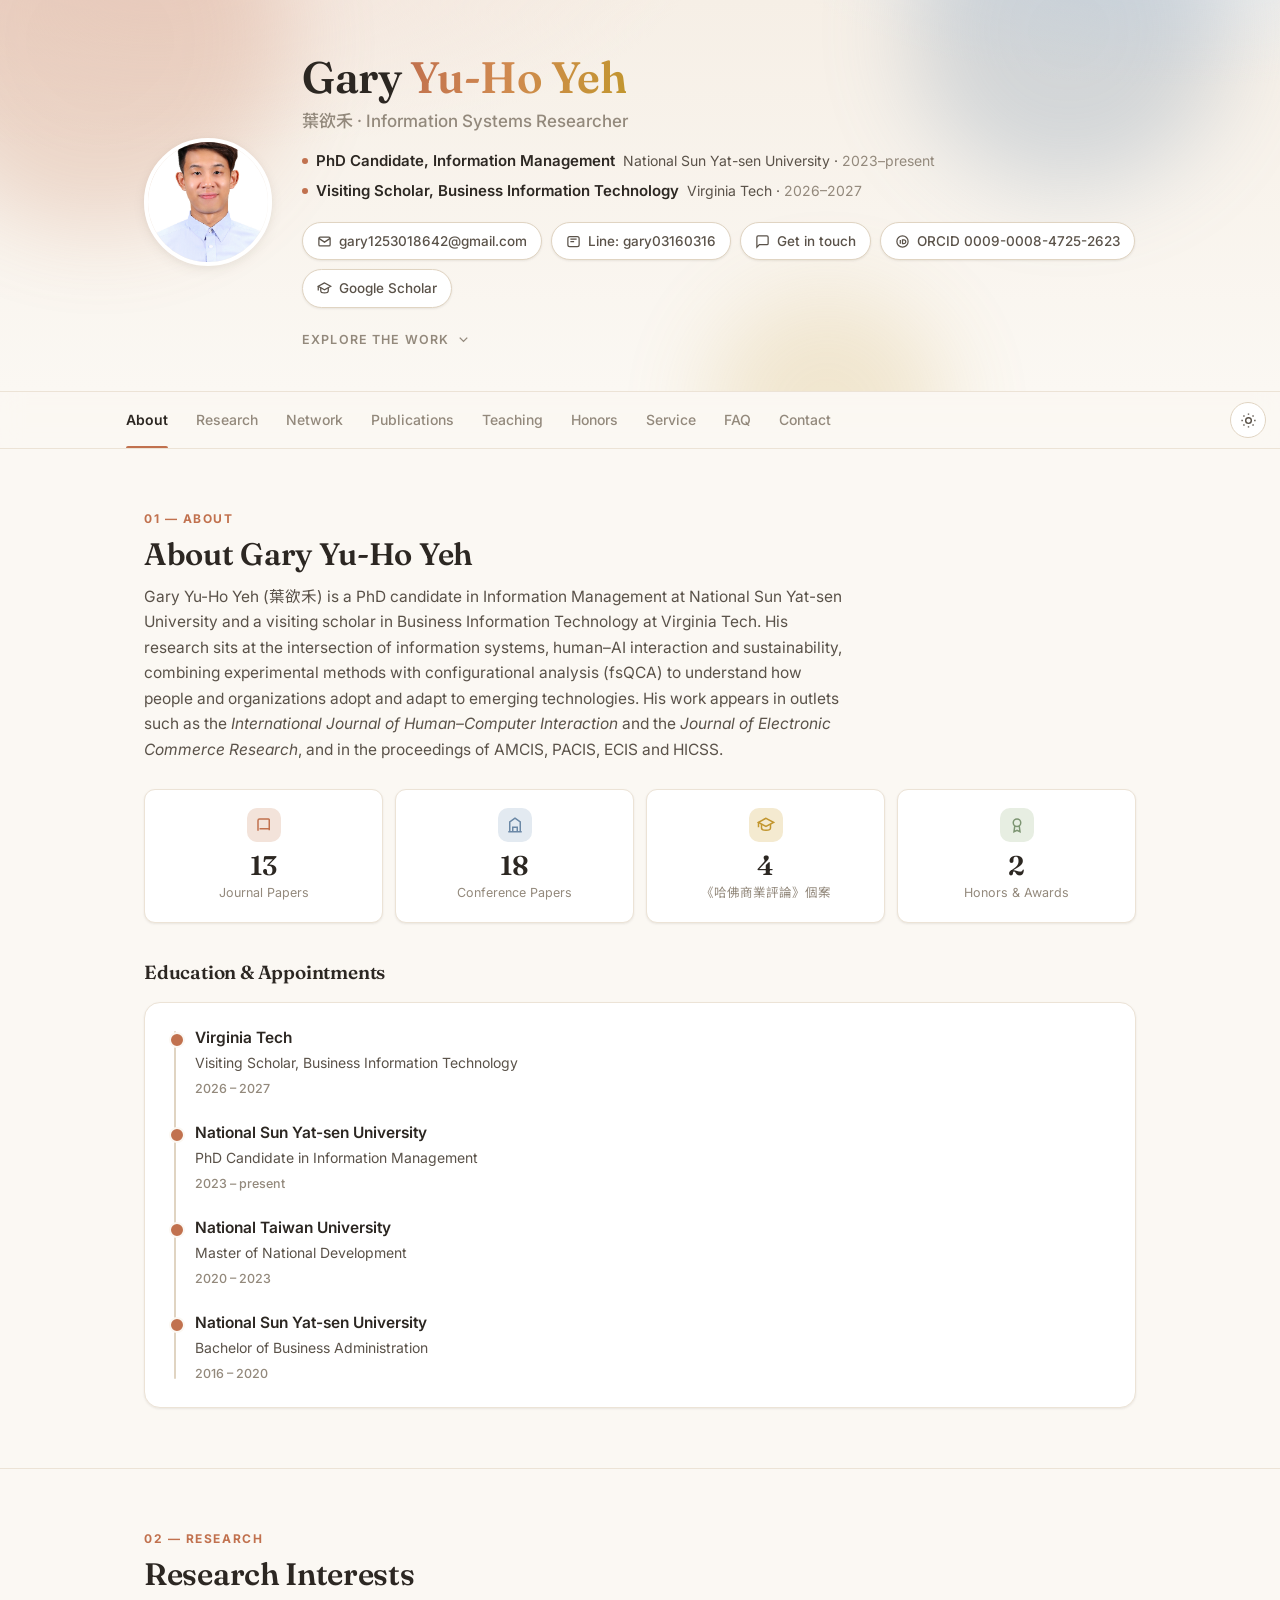
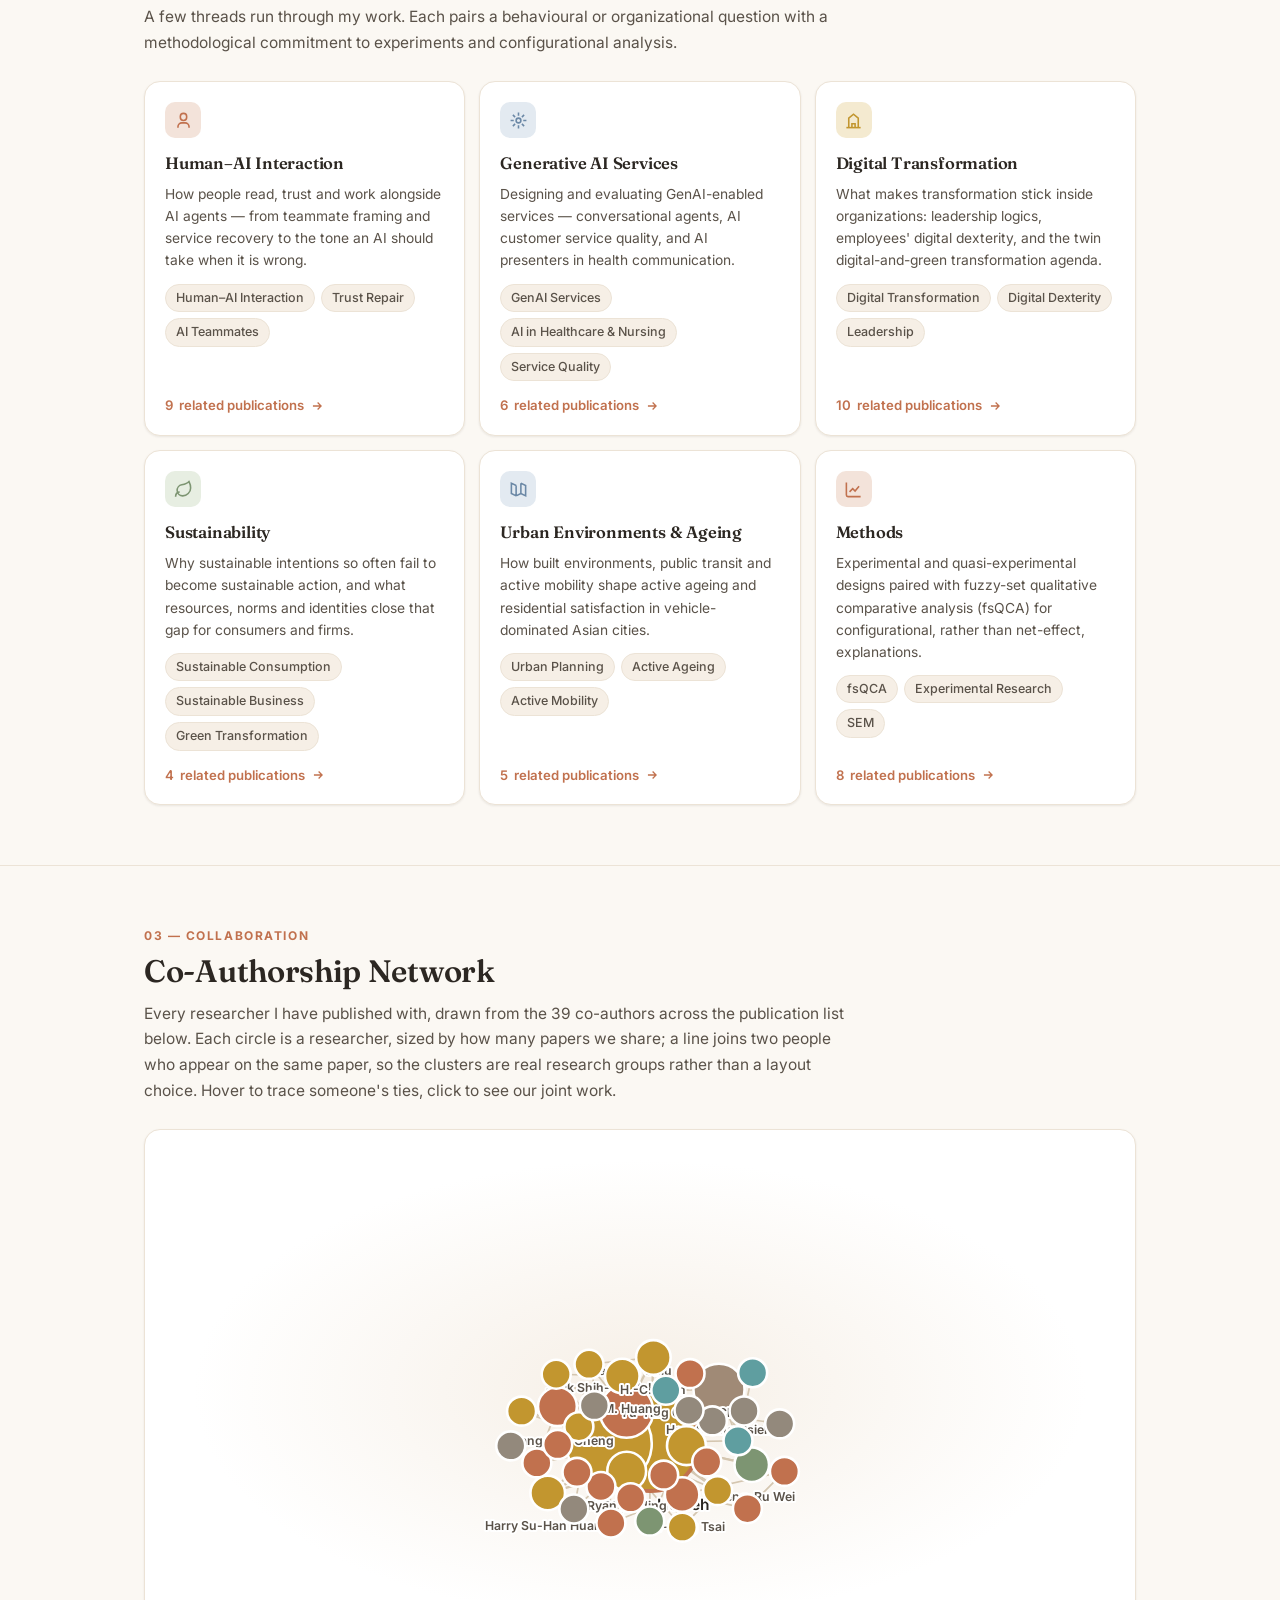
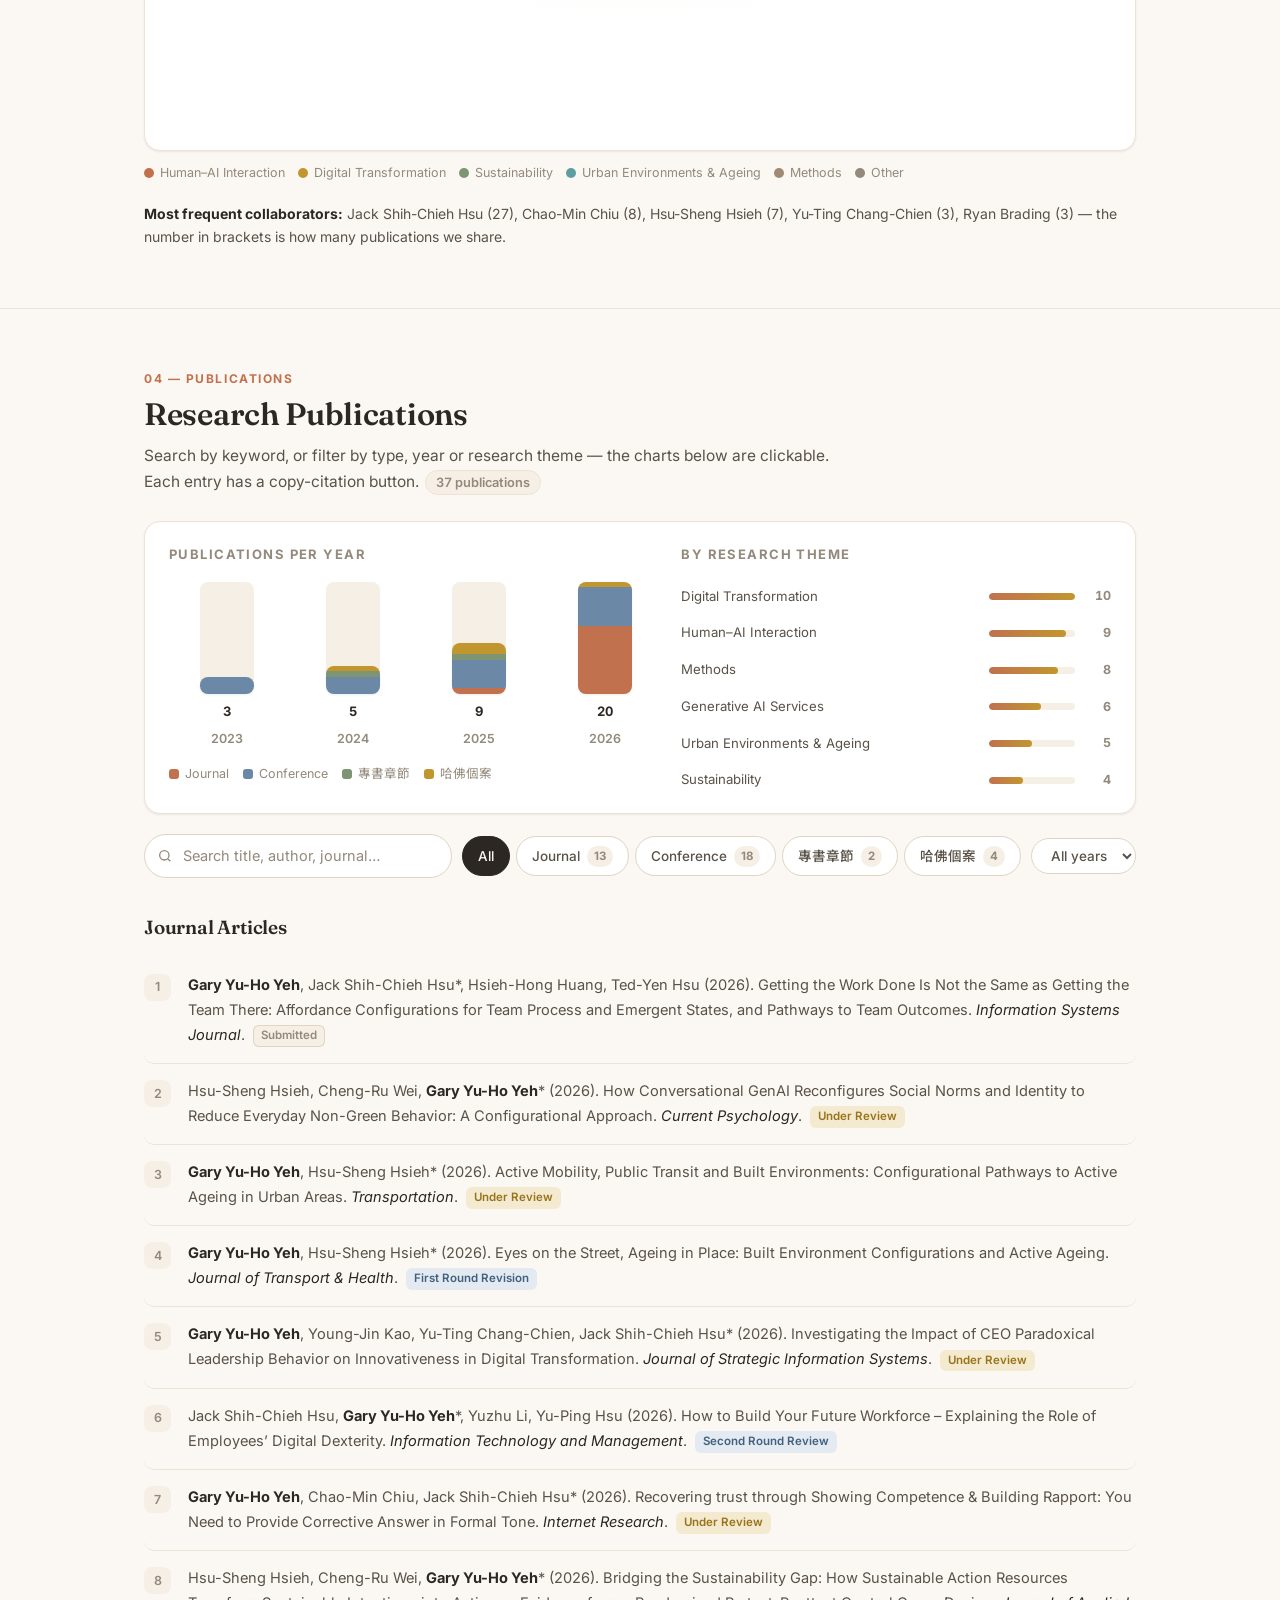
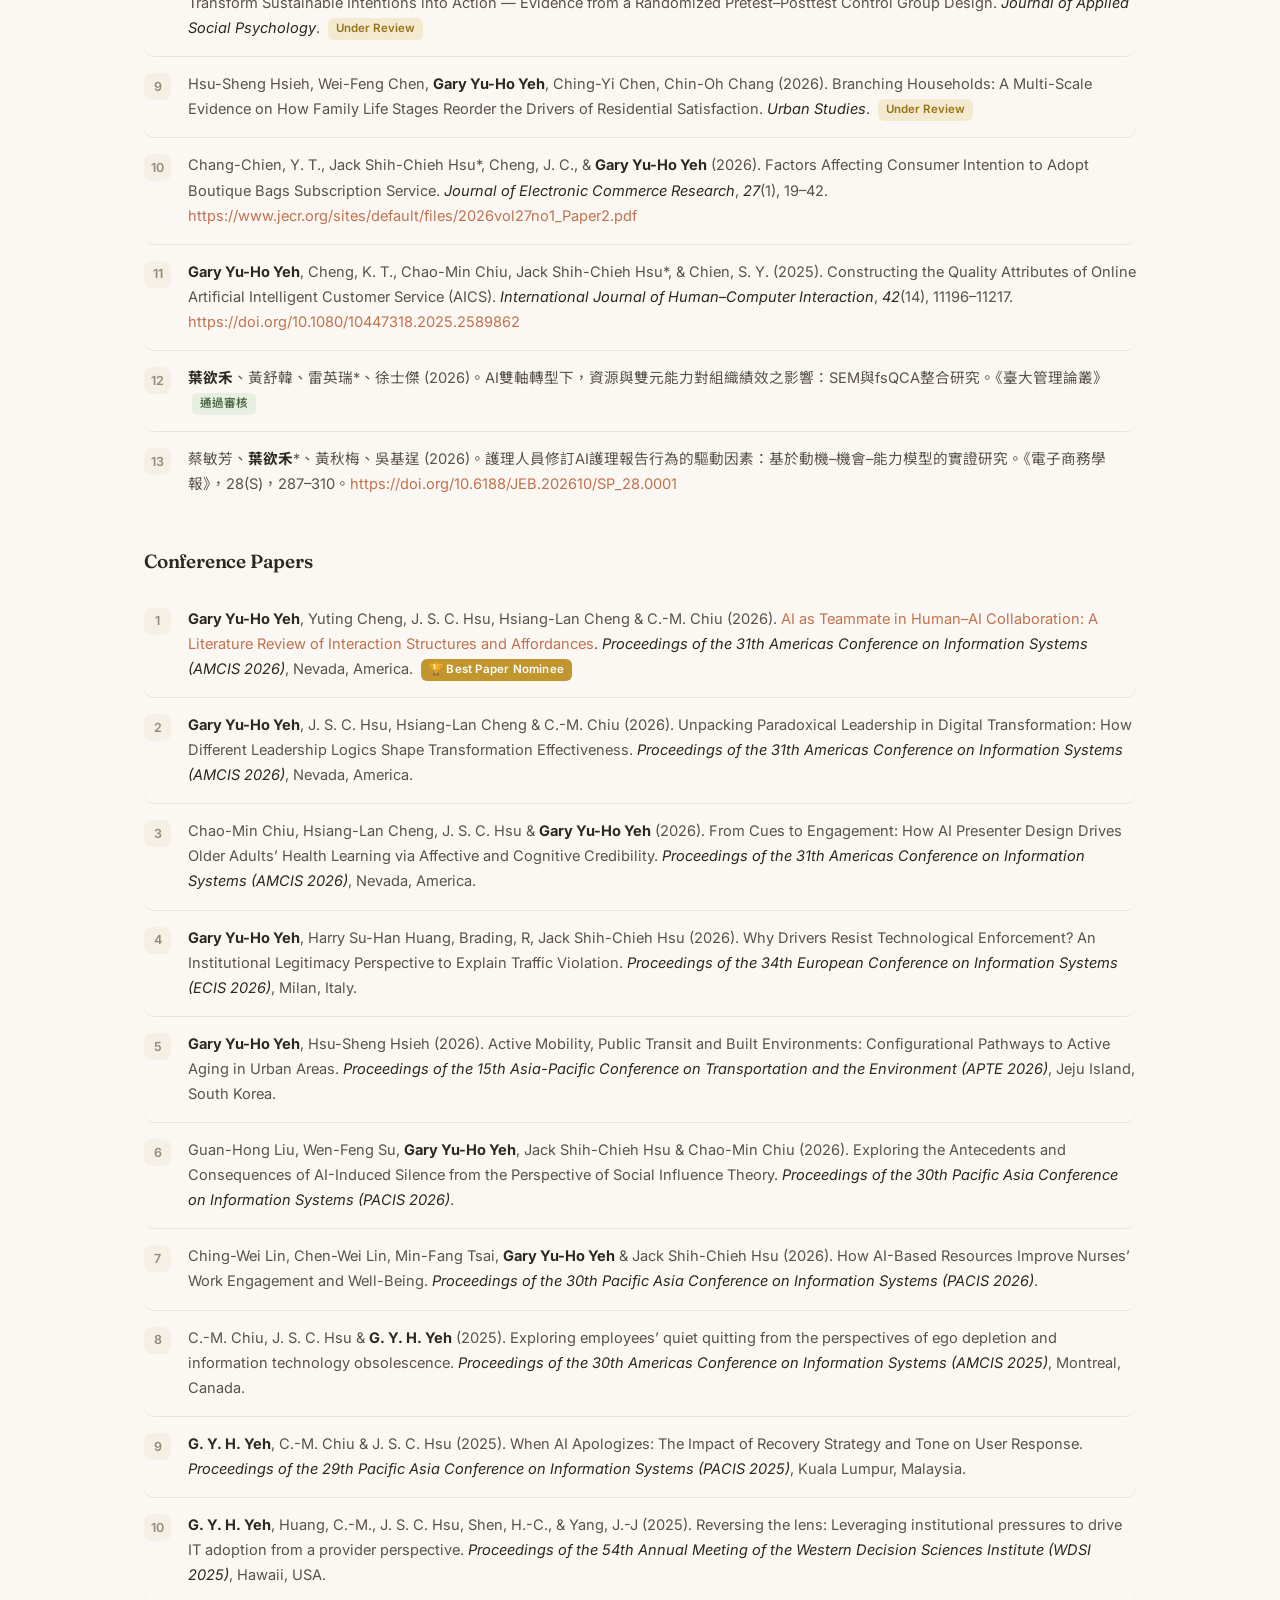
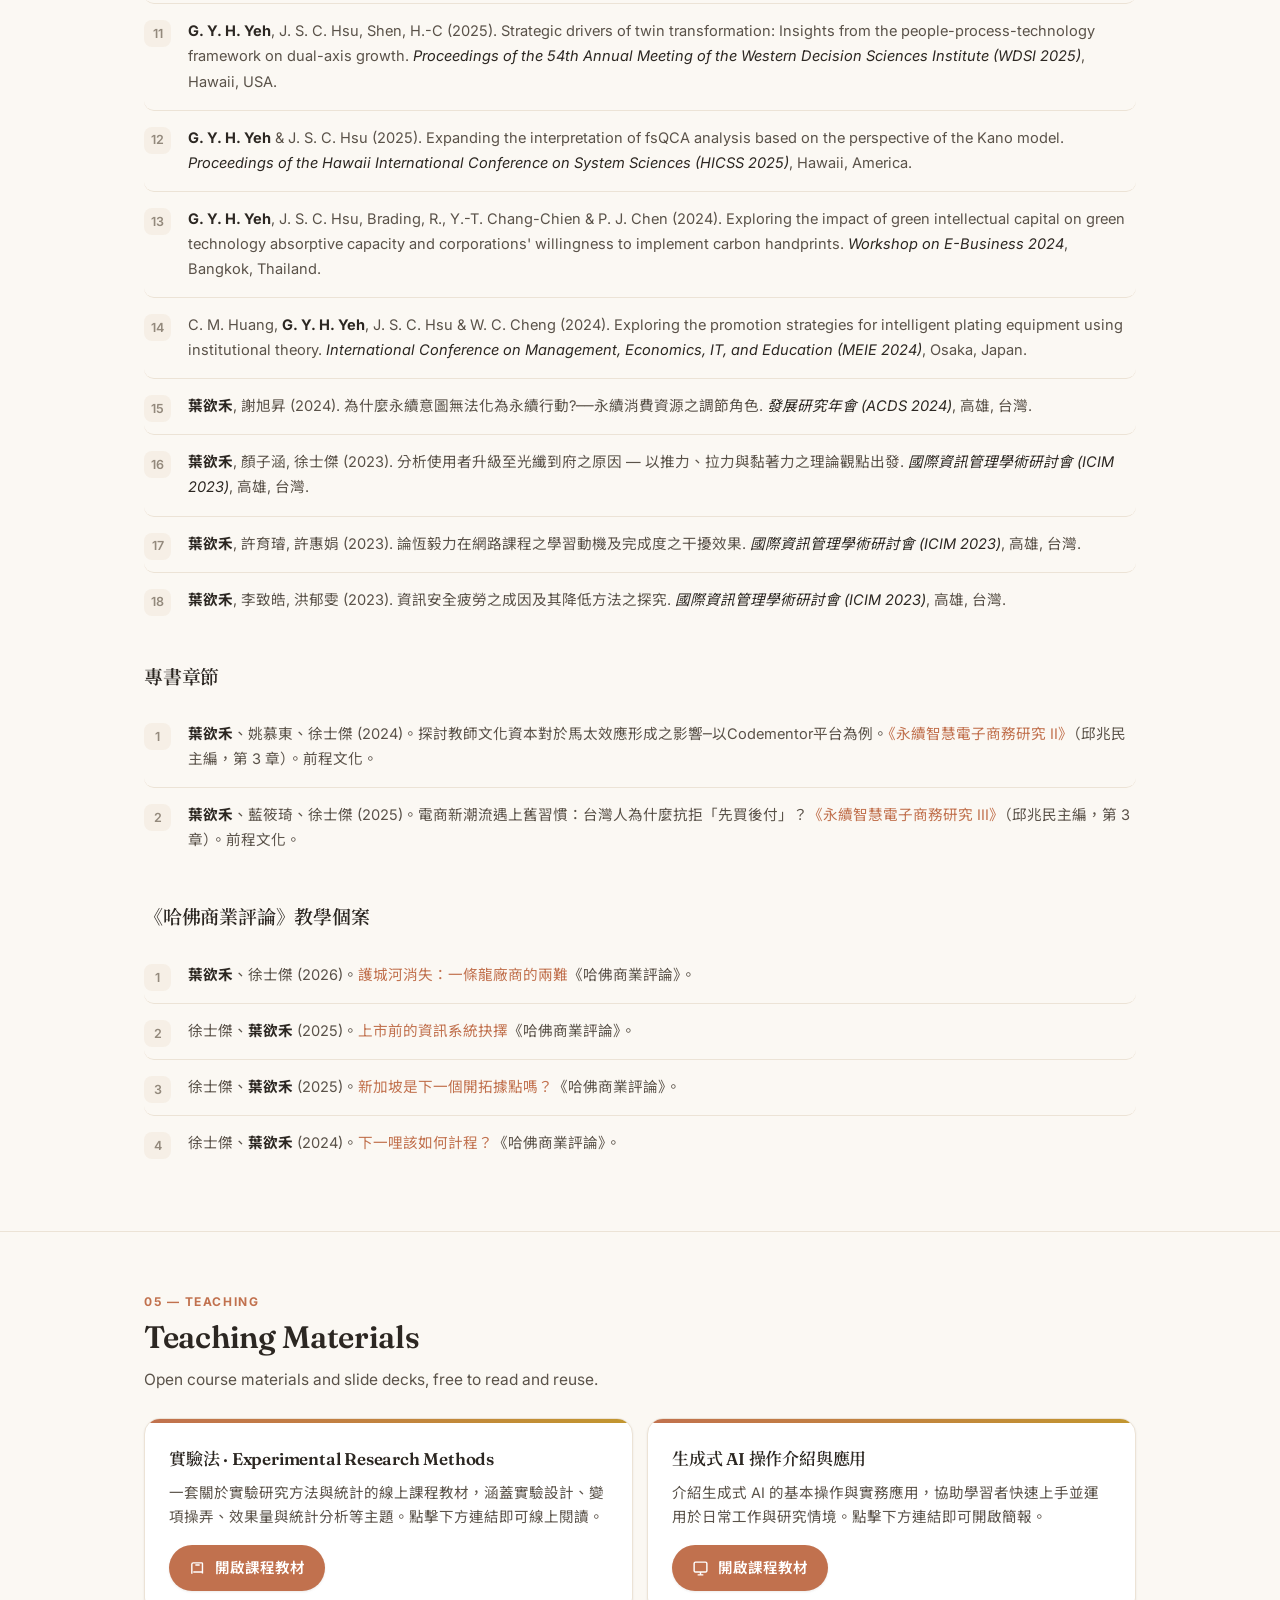
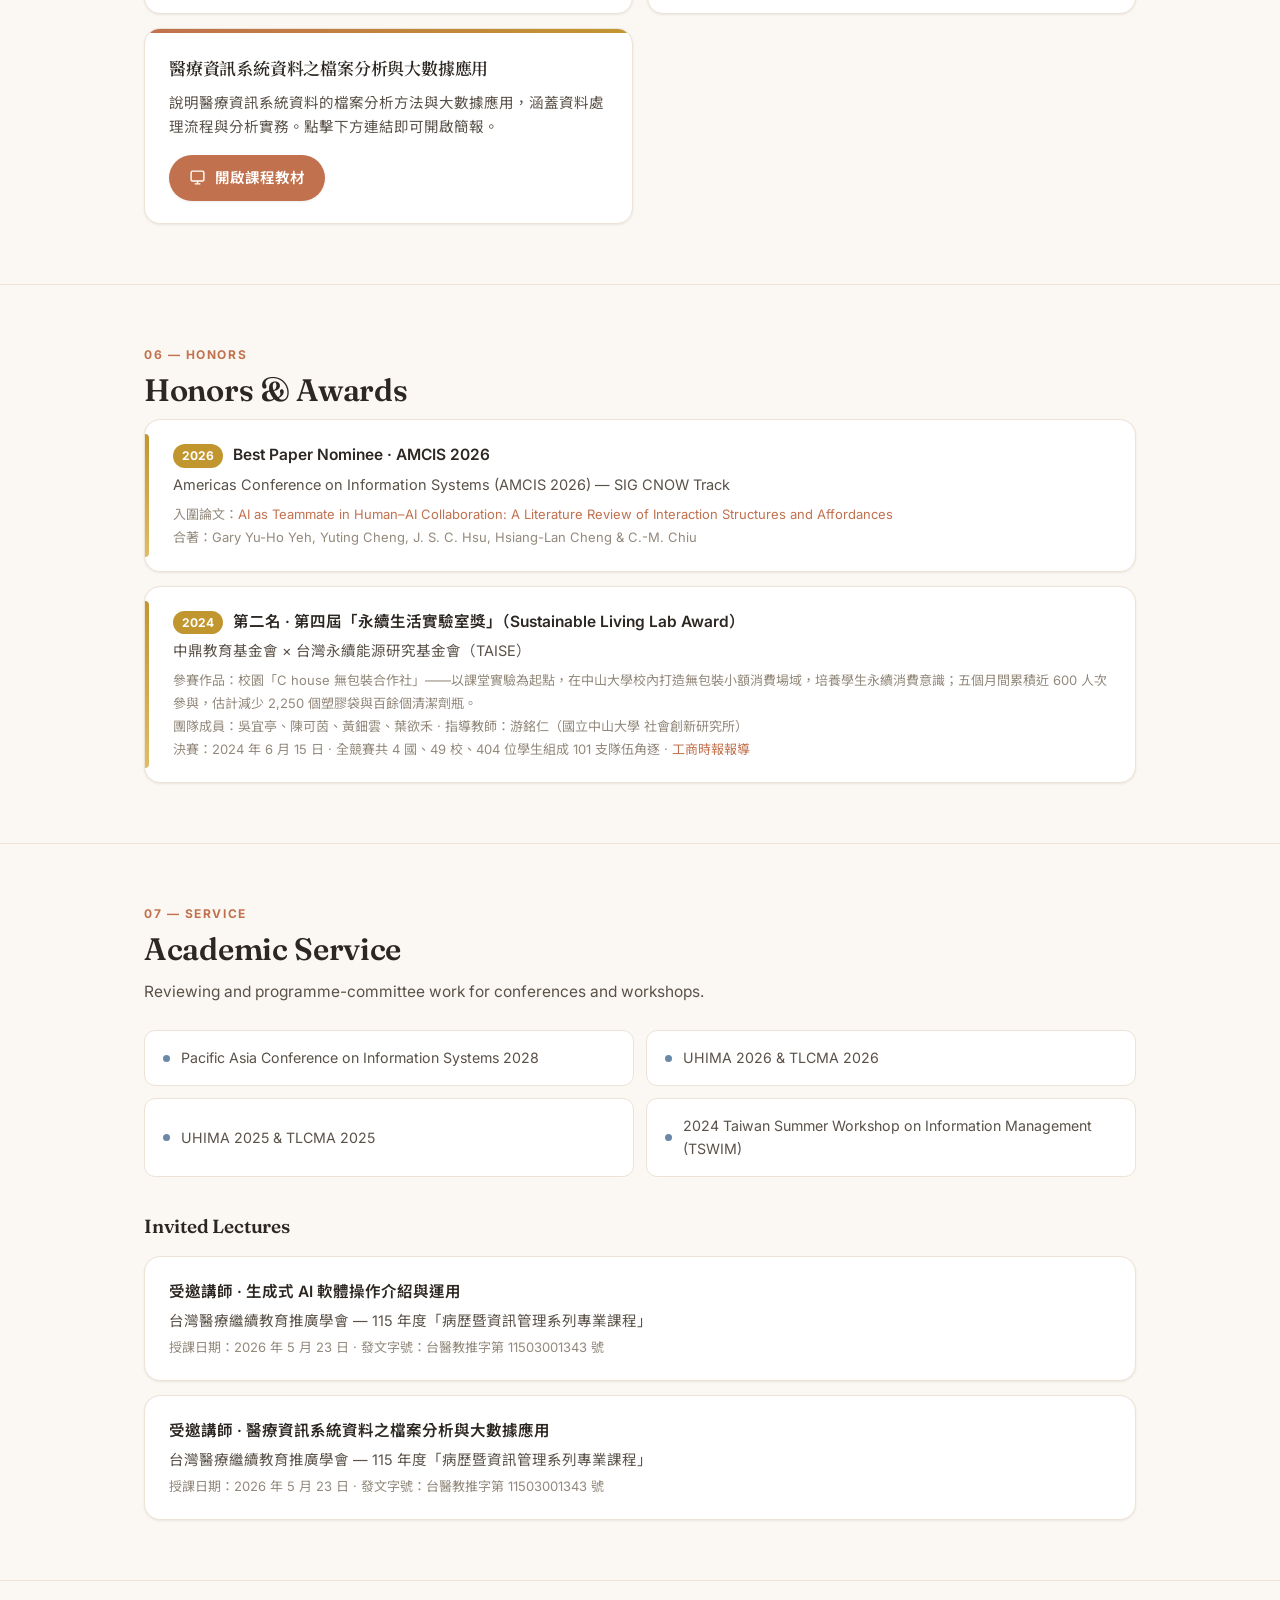
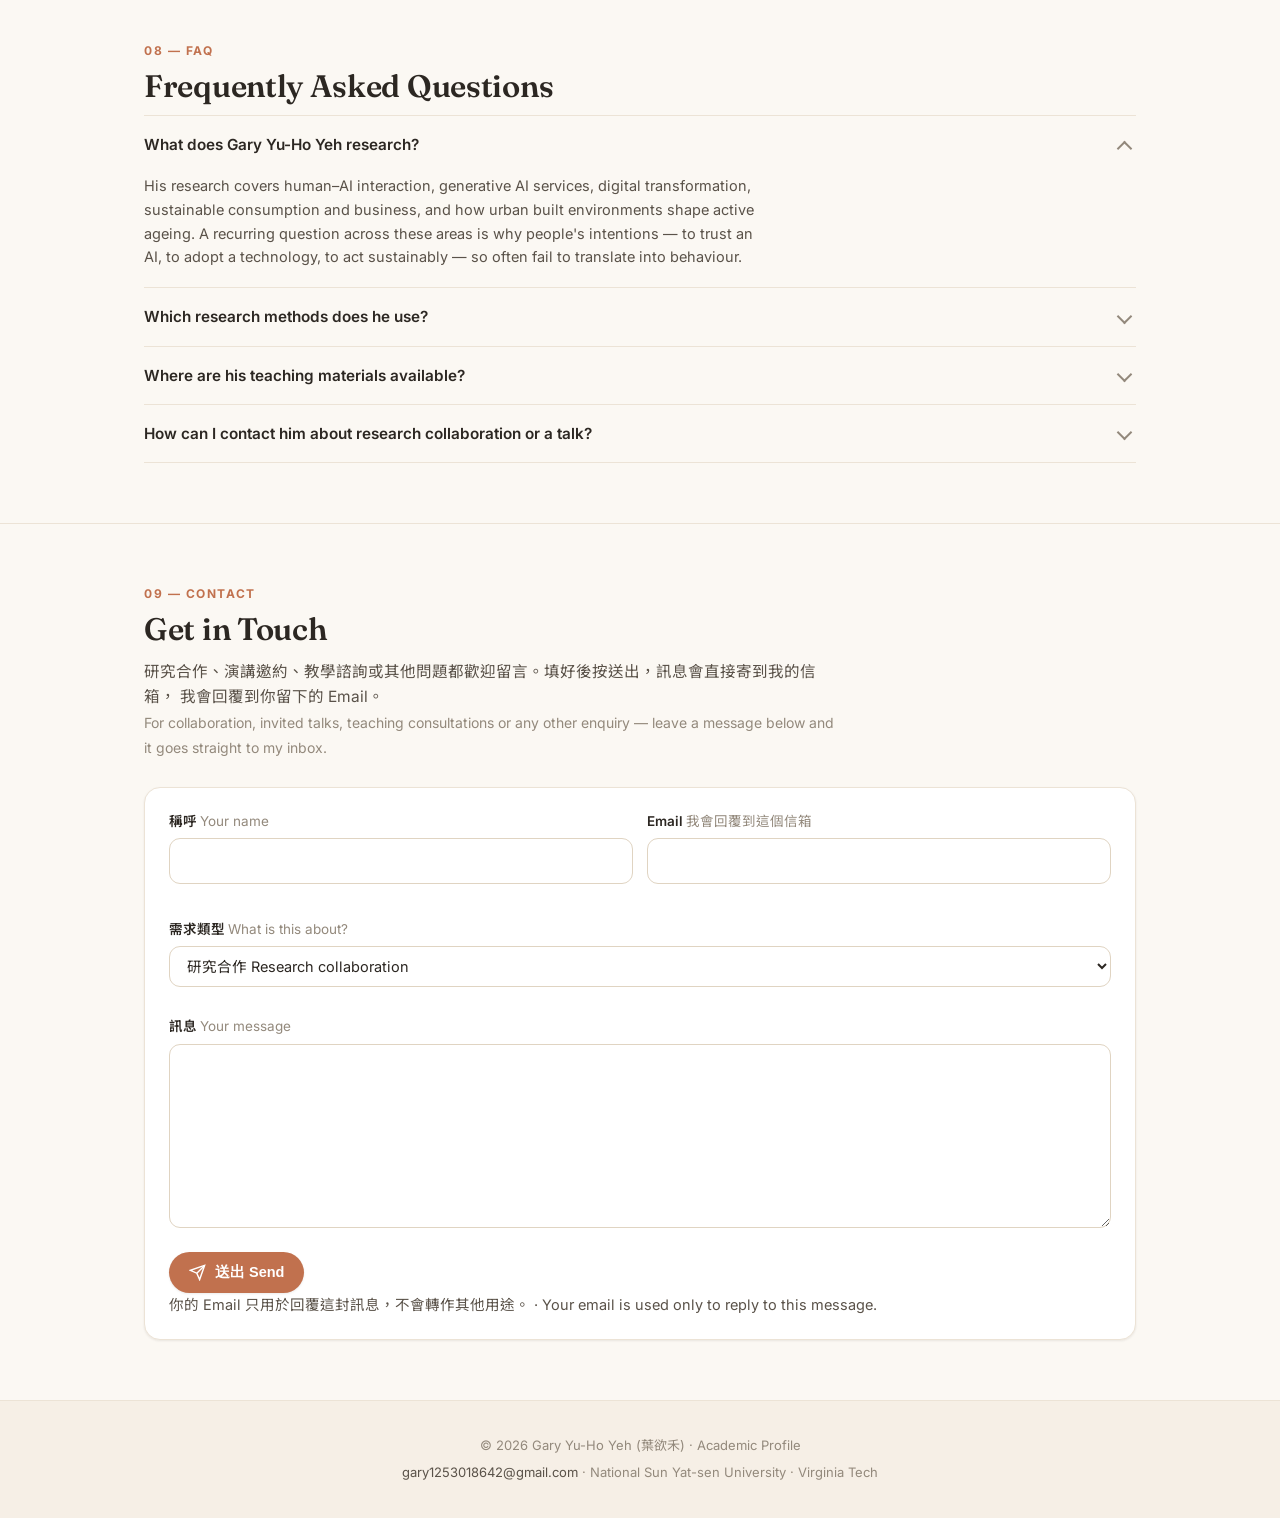
==== index.html @ 689be6eb "Colour Second Round Review as a revision stage It sits in the same family as First Round Revision, s" ====
<!DOCTYPE html>
<html lang="en">
<head>
<script>(function(){var d=document.documentElement;d.classList.add('js');try{var t=localStorage.getItem('theme');if(t)d.setAttribute('data-theme',t);}catch(e){}})();</script>
<meta charset="UTF-8" />
<meta name="viewport" content="width=device-width, initial-scale=1.0" />
<meta name="color-scheme" content="light dark" />

<title>Gary Yu-Ho Yeh (葉欲禾) — Human–AI Interaction, GenAI & Sustainability Researcher</title>
<meta name="description" content="Gary Yu-Ho Yeh (葉欲禾) is a PhD candidate in Information Management at National Sun Yat-sen University and a visiting scholar at Virginia Tech. He researches human–AI interaction, generative AI services, digital transformation and sustainability using experiments and fsQCA." />
<meta name="author" content="Gary Yu-Ho Yeh" />
<meta name="keywords" content="Gary Yu-Ho Yeh, 葉欲禾, Human-AI Interaction, Generative AI, GenAI, fsQCA, Digital Transformation, Sustainable Consumption, Information Systems, National Sun Yat-sen University, Virginia Tech" />
<link rel="canonical" href="https://gary2686.github.io/gary1253018642-gmail.com.github.io/" />
<meta name="robots" content="index, follow, max-snippet:-1, max-image-preview:large" />
<meta name="google-site-verification" content="google-site-verification: google7a32a42ea5a845d6.html" />

<meta property="og:type" content="profile" />
<meta property="og:title" content="Gary Yu-Ho Yeh (葉欲禾) — Academic Profile" />
<meta property="og:description" content="PhD candidate in Information Management (NSYSU) and visiting scholar at Virginia Tech. Research on human–AI interaction, generative AI services, digital transformation and sustainability." />
<meta property="og:url" content="https://gary2686.github.io/gary1253018642-gmail.com.github.io/" />
<meta property="og:image" content="https://gary2686.github.io/gary1253018642-gmail.com.github.io/b054011024-2.jpg" />
<meta property="og:locale" content="en_US" />
<meta property="og:locale:alternate" content="zh_TW" />
<meta property="profile:first_name" content="Yu-Ho" />
<meta property="profile:last_name" content="Yeh" />
<meta name="twitter:card" content="summary" />
<meta name="twitter:title" content="Gary Yu-Ho Yeh (葉欲禾) — Academic Profile" />
<meta name="twitter:description" content="Human–AI interaction, generative AI services, digital transformation and sustainability research." />
<meta name="twitter:image" content="https://gary2686.github.io/gary1253018642-gmail.com.github.io/b054011024-2.jpg" />

<link rel="preconnect" href="https://fonts.googleapis.com" />
<link rel="preconnect" href="https://fonts.gstatic.com" crossorigin />
<link href="https://fonts.googleapis.com/css2?family=Fraunces:opsz,wght@9..144,400;9..144,500;9..144,600;9..144,700&family=Inter:wght@400;450;500;600;700&family=Noto+Sans+TC:wght@400;500;700&family=Noto+Serif+TC:wght@500;600&display=swap" rel="stylesheet" />

<!-- Structured data for search engines and AI assistants -->
<script type="application/ld+json">
{
  "@context": "https://schema.org",
  "@graph": [
    {
      "@type": "ProfilePage",
      "@id": "https://gary2686.github.io/gary1253018642-gmail.com.github.io/#webpage",
      "url": "https://gary2686.github.io/gary1253018642-gmail.com.github.io/",
      "sameAs": [
        "https://orcid.org/0009-0008-4725-2623",
        "https://scholar.google.com/citations?user=LfVI76sAAAAJ"
      ],
      "identifier": [
        {
          "@type": "PropertyValue",
          "propertyID": "ORCID",
          "value": "https://orcid.org/0009-0008-4725-2623",
          "url": "https://orcid.org/0009-0008-4725-2623"
        }
      ],
      "name": "Gary Yu-Ho Yeh (葉欲禾) — Academic Profile",
      "inLanguage": [
        "en",
        "zh-Hant"
      ],
      "mainEntity": {
        "@id": "https://gary2686.github.io/gary1253018642-gmail.com.github.io/#person"
      },
      "about": {
        "@id": "https://gary2686.github.io/gary1253018642-gmail.com.github.io/#person"
      },
      "dateModified": "2026-10-12"
    },
    {
      "@type": "Person",
      "@id": "https://gary2686.github.io/gary1253018642-gmail.com.github.io/#person",
      "name": "Gary Yu-Ho Yeh",
      "alternateName": [
        "葉欲禾",
        "Yeh, Gary Yu-Ho",
        "G. Y. H. Yeh"
      ],
      "givenName": "Yu-Ho",
      "familyName": "Yeh",
      "url": "https://gary2686.github.io/gary1253018642-gmail.com.github.io/",
      "sameAs": [
        "https://orcid.org/0009-0008-4725-2623",
        "https://scholar.google.com/citations?user=LfVI76sAAAAJ"
      ],
      "identifier": [
        {
          "@type": "PropertyValue",
          "propertyID": "ORCID",
          "value": "https://orcid.org/0009-0008-4725-2623",
          "url": "https://orcid.org/0009-0008-4725-2623"
        }
      ],
      "image": "https://gary2686.github.io/gary1253018642-gmail.com.github.io/b054011024-2.jpg",
      "email": "mailto:gary1253018642@gmail.com",
      "jobTitle": [
        "PhD Candidate in Information Management",
        "Visiting Scholar in Business Information Technology"
      ],
      "description": "Gary Yu-Ho Yeh (葉欲禾) is a PhD candidate in Information Management at National Sun Yat-sen University and a visiting scholar in Business Information Technology at Virginia Tech. He researches human–AI interaction, generative AI services, digital transformation and sustainability, combining experimental methods with fuzzy-set qualitative comparative analysis (fsQCA).",
      "affiliation": [
        {
          "@type": "CollegeOrUniversity",
          "name": "National Sun Yat-sen University",
          "alternateName": "國立中山大學",
          "sameAs": "https://www.nsysu.edu.tw/"
        },
        {
          "@type": "CollegeOrUniversity",
          "name": "Virginia Tech",
          "sameAs": "https://www.vt.edu/"
        }
      ],
      "alumniOf": [
        {
          "@type": "CollegeOrUniversity",
          "name": "National Sun Yat-sen University",
          "alternateName": "國立中山大學",
          "sameAs": "https://www.nsysu.edu.tw/"
        },
        {
          "@type": "CollegeOrUniversity",
          "name": "National Taiwan University",
          "alternateName": "國立臺灣大學",
          "sameAs": "https://www.ntu.edu.tw/"
        }
      ],
      "knowsLanguage": [
        "zh-Hant",
        "en"
      ],
      "knowsAbout": [
        "Human–AI Interaction",
        "Generative AI Services",
        "AI in Healthcare and Nursing",
        "Digital Transformation",
        "Sustainable Consumption",
        "Sustainable Business",
        "Urban Planning",
        "Active Ageing",
        "Information Systems",
        "Fuzzy-set Qualitative Comparative Analysis (fsQCA)",
        "Experimental Research",
        "Structural Equation Modeling",
        "Built Environment",
        "Survey Research",
        "Geographic Information Systems (GIS)"
      ],
      "mainEntityOfPage": {
        "@id": "https://gary2686.github.io/gary1253018642-gmail.com.github.io/#webpage"
      }
    },
    {
      "@type": "ItemList",
      "@id": "https://gary2686.github.io/gary1253018642-gmail.com.github.io/#publications",
      "name": "Publications by Gary Yu-Ho Yeh",
      "numberOfItems": 37,
      "itemListOrder": "https://schema.org/ItemListUnordered",
      "itemListElement": [
        {
          "@type": "ListItem",
          "position": 1,
          "item": {
            "@type": "ScholarlyArticle",
            "name": "Getting the Work Done Is Not the Same as Getting the Team There: Affordance Configurations for Team Process and Emergent States, and Pathways to Team Outcomes",
            "author": {
              "@id": "https://gary2686.github.io/gary1253018642-gmail.com.github.io/#person"
            },
            "description": "Gary Yu-Ho Yeh, Jack Shih-Chieh Hsu*, Hsieh-Hong Huang, Ted-Yen Hsu (2026). Getting the Work Done Is Not the Same as Getting the Team There: Affordance Configurations for Team Process and Emergent States, and Pathways to Team Outcomes. Information Systems Journal",
            "datePublished": "2026",
            "isPartOf": {
              "@type": "Periodical",
              "name": "Information Systems Journal"
            },
            "creativeWorkStatus": "Submitted"
          }
        },
        {
          "@type": "ListItem",
          "position": 2,
          "item": {
            "@type": "ScholarlyArticle",
            "name": "How Conversational GenAI Reconfigures Social Norms and Identity to Reduce Everyday Non-Green Behavior: A Configurational Approach",
            "author": {
              "@id": "https://gary2686.github.io/gary1253018642-gmail.com.github.io/#person"
            },
            "description": "Hsu-Sheng Hsieh, Cheng-Ru Wei, Gary Yu-Ho Yeh* (2026). How Conversational GenAI Reconfigures Social Norms and Identity to Reduce Everyday Non-Green Behavior: A Configurational Approach. Current Psychology",
            "datePublished": "2026",
            "isPartOf": {
              "@type": "Periodical",
              "name": "Current Psychology"
            },
            "creativeWorkStatus": "Under Review"
          }
        },
        {
          "@type": "ListItem",
          "position": 3,
          "item": {
            "@type": "ScholarlyArticle",
            "name": "Active Mobility, Public Transit and Built Environments: Configurational Pathways to Active Ageing in Urban Areas",
            "author": {
              "@id": "https://gary2686.github.io/gary1253018642-gmail.com.github.io/#person"
            },
            "description": "Gary Yu-Ho Yeh, Hsu-Sheng Hsieh* (2026). Active Mobility, Public Transit and Built Environments: Configurational Pathways to Active Ageing in Urban Areas. Transportation",
            "datePublished": "2026",
            "isPartOf": {
              "@type": "Periodical",
              "name": "Transportation"
            },
            "creativeWorkStatus": "Under Review"
          }
        },
        {
          "@type": "ListItem",
          "position": 4,
          "item": {
            "@type": "ScholarlyArticle",
            "name": "Eyes on the Street, Ageing in Place: Built Environment Configurations and Active Ageing",
            "author": {
              "@id": "https://gary2686.github.io/gary1253018642-gmail.com.github.io/#person"
            },
            "description": "Gary Yu-Ho Yeh, Hsu-Sheng Hsieh* (2026). Eyes on the Street, Ageing in Place: Built Environment Configurations and Active Ageing. Journal of Transport & Health",
            "datePublished": "2026",
            "isPartOf": {
              "@type": "Periodical",
              "name": "Journal of Transport & Health"
            },
            "creativeWorkStatus": "First Round Revision"
          }
        },
        {
          "@type": "ListItem",
          "position": 5,
          "item": {
            "@type": "ScholarlyArticle",
            "name": "Investigating the Impact of CEO Paradoxical Leadership Behavior on Innovativeness in Digital Transformation",
            "author": {
              "@id": "https://gary2686.github.io/gary1253018642-gmail.com.github.io/#person"
            },
            "description": "Gary Yu-Ho Yeh, Young-Jin Kao, Yu-Ting Chang-Chien, Jack Shih-Chieh Hsu* (2026). Investigating the Impact of CEO Paradoxical Leadership Behavior on Innovativeness in Digital Transformation. Journal of Strategic Information Systems",
            "datePublished": "2026",
            "isPartOf": {
              "@type": "Periodical",
              "name": "Journal of Strategic Information Systems"
            },
            "creativeWorkStatus": "Under Review"
          }
        },
        {
          "@type": "ListItem",
          "position": 6,
          "item": {
            "@type": "ScholarlyArticle",
            "name": "How to Build Your Future Workforce – Explaining the Role of Employees’ Digital Dexterity",
            "author": {
              "@id": "https://gary2686.github.io/gary1253018642-gmail.com.github.io/#person"
            },
            "description": "Jack Shih-Chieh Hsu, Gary Yu-Ho Yeh*, Yuzhu Li, Yu-Ping Hsu (2026). How to Build Your Future Workforce – Explaining the Role of Employees’ Digital Dexterity. Information Technology and Management",
            "datePublished": "2026",
            "isPartOf": {
              "@type": "Periodical",
              "name": "Information Technology and Management"
            },
            "creativeWorkStatus": "Second Round Review"
          }
        },
        {
          "@type": "ListItem",
          "position": 7,
          "item": {
            "@type": "ScholarlyArticle",
            "name": "Recovering trust through Showing Competence & Building Rapport: You Need to Provide Corrective Answer in Formal Tone",
            "author": {
              "@id": "https://gary2686.github.io/gary1253018642-gmail.com.github.io/#person"
            },
            "description": "Gary Yu-Ho Yeh, Chao-Min Chiu, Jack Shih-Chieh Hsu* (2026). Recovering trust through Showing Competence & Building Rapport: You Need to Provide Corrective Answer in Formal Tone. Internet Research",
            "datePublished": "2026",
            "isPartOf": {
              "@type": "Periodical",
              "name": "Internet Research"
            },
            "creativeWorkStatus": "Under Review"
          }
        },
        {
          "@type": "ListItem",
          "position": 8,
          "item": {
            "@type": "ScholarlyArticle",
            "name": "Bridging the Sustainability Gap: How Sustainable Action Resources Transform Sustainable Intentions into Action — Evidence from a Randomized Pretest–Posttest Control Group Design",
            "author": {
              "@id": "https://gary2686.github.io/gary1253018642-gmail.com.github.io/#person"
            },
            "description": "Hsu-Sheng Hsieh, Cheng-Ru Wei, Gary Yu-Ho Yeh* (2026). Bridging the Sustainability Gap: How Sustainable Action Resources Transform Sustainable Intentions into Action — Evidence from a Randomized Pretest–Posttest Control Group Design. Journal of Applied Social Psychology",
            "datePublished": "2026",
            "isPartOf": {
              "@type": "Periodical",
              "name": "Journal of Applied Social Psychology"
            },
            "creativeWorkStatus": "Under Review"
          }
        },
        {
          "@type": "ListItem",
          "position": 9,
          "item": {
            "@type": "ScholarlyArticle",
            "name": "Branching Households: A Multi-Scale Evidence on How Family Life Stages Reorder the Drivers of Residential Satisfaction",
            "author": {
              "@id": "https://gary2686.github.io/gary1253018642-gmail.com.github.io/#person"
            },
            "description": "Hsu-Sheng Hsieh, Wei-Feng Chen, Gary Yu-Ho Yeh, Ching-Yi Chen, Chin-Oh Chang (2026). Branching Households: A Multi-Scale Evidence on How Family Life Stages Reorder the Drivers of Residential Satisfaction. Urban Studies",
            "datePublished": "2026",
            "isPartOf": {
              "@type": "Periodical",
              "name": "Urban Studies"
            },
            "creativeWorkStatus": "Under Review"
          }
        },
        {
          "@type": "ListItem",
          "position": 10,
          "item": {
            "@type": "ScholarlyArticle",
            "name": "Factors Affecting Consumer Intention to Adopt Boutique Bags Subscription Service",
            "author": {
              "@id": "https://gary2686.github.io/gary1253018642-gmail.com.github.io/#person"
            },
            "description": "Chang-Chien, Y. T., Jack Shih-Chieh Hsu*, Cheng, J. C., & Gary Yu-Ho Yeh (2026). Factors Affecting Consumer Intention to Adopt Boutique Bags Subscription Service. Journal of Electronic Commerce Research",
            "datePublished": "2026",
            "isPartOf": {
              "@type": "Periodical",
              "name": "Journal of Electronic Commerce Research"
            },
            "url": "https://www.jecr.org/sites/default/files/2026vol27no1_Paper2.pdf"
          }
        },
        {
          "@type": "ListItem",
          "position": 11,
          "item": {
            "@type": "ScholarlyArticle",
            "name": "Constructing the Quality Attributes of Online Artificial Intelligent Customer Service (AICS)",
            "author": {
              "@id": "https://gary2686.github.io/gary1253018642-gmail.com.github.io/#person"
            },
            "description": "Gary Yu-Ho Yeh, Cheng, K. T., Chao-Min Chiu, Jack Shih-Chieh Hsu*, & Chien, S. Y. (2025). Constructing the Quality Attributes of Online Artificial Intelligent Customer Service (AICS). International Journal of Human–Computer Interaction",
            "datePublished": "2025",
            "isPartOf": {
              "@type": "Periodical",
              "name": "International Journal of Human–Computer Interaction"
            },
            "url": "https://doi.org/10.1080/10447318.2025.2589862",
            "identifier": "10.1080/10447318.2025.2589862"
          }
        },
        {
          "@type": "ListItem",
          "position": 12,
          "item": {
            "@type": "ScholarlyArticle",
            "name": "AI雙軸轉型下，資源與雙元能力對組織績效之影響：SEM與fsQCA整合研究",
            "author": {
              "@id": "https://gary2686.github.io/gary1253018642-gmail.com.github.io/#person"
            },
            "description": "葉欲禾、黃舒韓、雷英瑞*、徐士傑 (2026). AI雙軸轉型下，資源與雙元能力對組織績效之影響：SEM與fsQCA整合研究. 臺大管理論叢",
            "datePublished": "2026",
            "isPartOf": {
              "@type": "Periodical",
              "name": "臺大管理論叢"
            },
            "creativeWorkStatus": "通過審核"
          }
        },
        {
          "@type": "ListItem",
          "position": 13,
          "item": {
            "@type": "ScholarlyArticle",
            "name": "護理人員修訂AI護理報告行為的驅動因素：基於動機–機會–能力模型的實證研究",
            "author": {
              "@id": "https://gary2686.github.io/gary1253018642-gmail.com.github.io/#person"
            },
            "description": "蔡敏芳、葉欲禾*、黃秋梅、吳基逞 (2026). 護理人員修訂AI護理報告行為的驅動因素：基於動機–機會–能力模型的實證研究. 電子商務學報",
            "datePublished": "2026",
            "isPartOf": {
              "@type": "Periodical",
              "name": "電子商務學報"
            },
            "url": "https://doi.org/10.6188/JEB.202610/SP_28.0001",
            "identifier": "10.6188/JEB.202610/SP_28.0001"
          }
        },
        {
          "@type": "ListItem",
          "position": 14,
          "item": {
            "@type": "ScholarlyArticle",
            "name": "AI as Teammate in Human–AI Collaboration: A Literature Review of Interaction Structures and Affordances",
            "author": {
              "@id": "https://gary2686.github.io/gary1253018642-gmail.com.github.io/#person"
            },
            "description": "Gary Yu-Ho Yeh, Yuting Cheng, J. S. C. Hsu, Hsiang-Lan Cheng & C.-M. Chiu (2026). AI as Teammate in Human–AI Collaboration: A Literature Review of Interaction Structures and Affordances. Proceedings of the 31th Americas Conference on Information Systems (AMCIS 2026)",
            "datePublished": "2026",
            "isPartOf": {
              "@type": "CreativeWork",
              "name": "Proceedings of the 31th Americas Conference on Information Systems (AMCIS 2026)"
            },
            "url": "https://aisel.aisnet.org/amcis2026/sigcnow/sigcnow/10/",
            "creativeWorkStatus": "Best Paper Nominee"
          }
        },
        {
          "@type": "ListItem",
          "position": 15,
          "item": {
            "@type": "ScholarlyArticle",
            "name": "Unpacking Paradoxical Leadership in Digital Transformation: How Different Leadership Logics Shape Transformation Effectiveness",
            "author": {
              "@id": "https://gary2686.github.io/gary1253018642-gmail.com.github.io/#person"
            },
            "description": "Gary Yu-Ho Yeh, J. S. C. Hsu, Hsiang-Lan Cheng & C.-M. Chiu (2026). Unpacking Paradoxical Leadership in Digital Transformation: How Different Leadership Logics Shape Transformation Effectiveness. Proceedings of the 31th Americas Conference on Information Systems (AMCIS 2026)",
            "datePublished": "2026",
            "isPartOf": {
              "@type": "CreativeWork",
              "name": "Proceedings of the 31th Americas Conference on Information Systems (AMCIS 2026)"
            }
          }
        },
        {
          "@type": "ListItem",
          "position": 16,
          "item": {
            "@type": "ScholarlyArticle",
            "name": "From Cues to Engagement: How AI Presenter Design Drives Older Adults’ Health Learning via Affective and Cognitive Credibility",
            "author": {
              "@id": "https://gary2686.github.io/gary1253018642-gmail.com.github.io/#person"
            },
            "description": "Chao-Min Chiu, Hsiang-Lan Cheng, J. S. C. Hsu & Gary Yu-Ho Yeh (2026). From Cues to Engagement: How AI Presenter Design Drives Older Adults’ Health Learning via Affective and Cognitive Credibility. Proceedings of the 31th Americas Conference on Information Systems (AMCIS 2026)",
            "datePublished": "2026",
            "isPartOf": {
              "@type": "CreativeWork",
              "name": "Proceedings of the 31th Americas Conference on Information Systems (AMCIS 2026)"
            }
          }
        },
        {
          "@type": "ListItem",
          "position": 17,
          "item": {
            "@type": "ScholarlyArticle",
            "name": "Why Drivers Resist Technological Enforcement? An Institutional Legitimacy Perspective to Explain Traffic Violation",
            "author": {
              "@id": "https://gary2686.github.io/gary1253018642-gmail.com.github.io/#person"
            },
            "description": "Gary Yu-Ho Yeh, Harry Su-Han Huang, Brading, R, Jack Shih-Chieh Hsu (2026). Why Drivers Resist Technological Enforcement? An Institutional Legitimacy Perspective to Explain Traffic Violation. Proceedings of the 34th European Conference on Information Systems (ECIS 2026)",
            "datePublished": "2026",
            "isPartOf": {
              "@type": "CreativeWork",
              "name": "Proceedings of the 34th European Conference on Information Systems (ECIS 2026)"
            }
          }
        },
        {
          "@type": "ListItem",
          "position": 18,
          "item": {
            "@type": "ScholarlyArticle",
            "name": "Active Mobility, Public Transit and Built Environments: Configurational Pathways to Active Aging in Urban Areas",
            "author": {
              "@id": "https://gary2686.github.io/gary1253018642-gmail.com.github.io/#person"
            },
            "description": "Gary Yu-Ho Yeh, Hsu-Sheng Hsieh (2026). Active Mobility, Public Transit and Built Environments: Configurational Pathways to Active Aging in Urban Areas. Proceedings of the 15th Asia-Pacific Conference on Transportation and the Environment (APTE 2026)",
            "datePublished": "2026",
            "isPartOf": {
              "@type": "CreativeWork",
              "name": "Proceedings of the 15th Asia-Pacific Conference on Transportation and the Environment (APTE 2026)"
            }
          }
        },
        {
          "@type": "ListItem",
          "position": 19,
          "item": {
            "@type": "ScholarlyArticle",
            "name": "Exploring the Antecedents and Consequences of AI-Induced Silence from the Perspective of Social Influence Theory",
            "author": {
              "@id": "https://gary2686.github.io/gary1253018642-gmail.com.github.io/#person"
            },
            "description": "Guan-Hong Liu, Wen-Feng Su, Gary Yu-Ho Yeh, Jack Shih-Chieh Hsu & Chao-Min Chiu (2026). Exploring the Antecedents and Consequences of AI-Induced Silence from the Perspective of Social Influence Theory. Proceedings of the 30th Pacific Asia Conference on Information Systems (PACIS 2026)",
            "datePublished": "2026",
            "isPartOf": {
              "@type": "CreativeWork",
              "name": "Proceedings of the 30th Pacific Asia Conference on Information Systems (PACIS 2026)"
            }
          }
        },
        {
          "@type": "ListItem",
          "position": 20,
          "item": {
            "@type": "ScholarlyArticle",
            "name": "How AI-Based Resources Improve Nurses’ Work Engagement and Well-Being",
            "author": {
              "@id": "https://gary2686.github.io/gary1253018642-gmail.com.github.io/#person"
            },
            "description": "Ching-Wei Lin, Chen-Wei Lin, Min-Fang Tsai, Gary Yu-Ho Yeh & Jack Shih-Chieh Hsu (2026). How AI-Based Resources Improve Nurses’ Work Engagement and Well-Being. Proceedings of the 30th Pacific Asia Conference on Information Systems (PACIS 2026)",
            "datePublished": "2026",
            "isPartOf": {
              "@type": "CreativeWork",
              "name": "Proceedings of the 30th Pacific Asia Conference on Information Systems (PACIS 2026)"
            }
          }
        },
        {
          "@type": "ListItem",
          "position": 21,
          "item": {
            "@type": "ScholarlyArticle",
            "name": "Exploring employees’ quiet quitting from the perspectives of ego depletion and information technology obsolescence",
            "author": {
              "@id": "https://gary2686.github.io/gary1253018642-gmail.com.github.io/#person"
            },
            "description": "C.-M. Chiu, J. S. C. Hsu & G. Y. H. Yeh (2025). Exploring employees’ quiet quitting from the perspectives of ego depletion and information technology obsolescence. Proceedings of the 30th Americas Conference on Information Systems (AMCIS 2025)",
            "datePublished": "2025",
            "isPartOf": {
              "@type": "CreativeWork",
              "name": "Proceedings of the 30th Americas Conference on Information Systems (AMCIS 2025)"
            }
          }
        },
        {
          "@type": "ListItem",
          "position": 22,
          "item": {
            "@type": "ScholarlyArticle",
            "name": "When AI Apologizes: The Impact of Recovery Strategy and Tone on User Response",
            "author": {
              "@id": "https://gary2686.github.io/gary1253018642-gmail.com.github.io/#person"
            },
            "description": "G. Y. H. Yeh, C.-M. Chiu & J. S. C. Hsu (2025). When AI Apologizes: The Impact of Recovery Strategy and Tone on User Response. Proceedings of the 29th Pacific Asia Conference on Information Systems (PACIS 2025)",
            "datePublished": "2025",
            "isPartOf": {
              "@type": "CreativeWork",
              "name": "Proceedings of the 29th Pacific Asia Conference on Information Systems (PACIS 2025)"
            }
          }
        },
        {
          "@type": "ListItem",
          "position": 23,
          "item": {
            "@type": "ScholarlyArticle",
            "name": "Reversing the lens: Leveraging institutional pressures to drive IT adoption from a provider perspective",
            "author": {
              "@id": "https://gary2686.github.io/gary1253018642-gmail.com.github.io/#person"
            },
            "description": "G. Y. H. Yeh, Huang, C.-M., J. S. C. Hsu, Shen, H.-C., & Yang, J.-J (2025). Reversing the lens: Leveraging institutional pressures to drive IT adoption from a provider perspective. Proceedings of the 54th Annual Meeting of the Western Decision Sciences Institute (WDSI 2025)",
            "datePublished": "2025",
            "isPartOf": {
              "@type": "CreativeWork",
              "name": "Proceedings of the 54th Annual Meeting of the Western Decision Sciences Institute (WDSI 2025)"
            }
          }
        },
        {
          "@type": "ListItem",
          "position": 24,
          "item": {
            "@type": "ScholarlyArticle",
            "name": "Strategic drivers of twin transformation: Insights from the people-process-technology framework on dual-axis growth",
            "author": {
              "@id": "https://gary2686.github.io/gary1253018642-gmail.com.github.io/#person"
            },
            "description": "G. Y. H. Yeh, J. S. C. Hsu, Shen, H.-C (2025). Strategic drivers of twin transformation: Insights from the people-process-technology framework on dual-axis growth. Proceedings of the 54th Annual Meeting of the Western Decision Sciences Institute (WDSI 2025)",
            "datePublished": "2025",
            "isPartOf": {
              "@type": "CreativeWork",
              "name": "Proceedings of the 54th Annual Meeting of the Western Decision Sciences Institute (WDSI 2025)"
            }
          }
        },
        {
          "@type": "ListItem",
          "position": 25,
          "item": {
            "@type": "ScholarlyArticle",
            "name": "Expanding the interpretation of fsQCA analysis based on the perspective of the Kano model",
            "author": {
              "@id": "https://gary2686.github.io/gary1253018642-gmail.com.github.io/#person"
            },
            "description": "G. Y. H. Yeh & J. S. C. Hsu (2025). Expanding the interpretation of fsQCA analysis based on the perspective of the Kano model. Proceedings of the Hawaii International Conference on System Sciences (HICSS 2025)",
            "datePublished": "2025",
            "isPartOf": {
              "@type": "CreativeWork",
              "name": "Proceedings of the Hawaii International Conference on System Sciences (HICSS 2025)"
            }
          }
        },
        {
          "@type": "ListItem",
          "position": 26,
          "item": {
            "@type": "ScholarlyArticle",
            "name": "Exploring the impact of green intellectual capital on green technology absorptive capacity and corporations' willingness to implement carbon handprints",
            "author": {
              "@id": "https://gary2686.github.io/gary1253018642-gmail.com.github.io/#person"
            },
            "description": "G. Y. H. Yeh, J. S. C. Hsu, Brading, R., Y.-T. Chang-Chien & P. J. Chen (2024). Exploring the impact of green intellectual capital on green technology absorptive capacity and corporations' willingness to implement carbon handprints. Workshop on E-Business 2024",
            "datePublished": "2024",
            "isPartOf": {
              "@type": "CreativeWork",
              "name": "Workshop on E-Business 2024"
            }
          }
        },
        {
          "@type": "ListItem",
          "position": 27,
          "item": {
            "@type": "ScholarlyArticle",
            "name": "Exploring the promotion strategies for intelligent plating equipment using institutional theory",
            "author": {
              "@id": "https://gary2686.github.io/gary1253018642-gmail.com.github.io/#person"
            },
            "description": "C. M. Huang, G. Y. H. Yeh, J. S. C. Hsu & W. C. Cheng (2024). Exploring the promotion strategies for intelligent plating equipment using institutional theory. International Conference on Management, Economics, IT, and Education (MEIE 2024)",
            "datePublished": "2024",
            "isPartOf": {
              "@type": "CreativeWork",
              "name": "International Conference on Management, Economics, IT, and Education (MEIE 2024)"
            }
          }
        },
        {
          "@type": "ListItem",
          "position": 28,
          "item": {
            "@type": "ScholarlyArticle",
            "name": "為什麼永續意圖無法化為永續行動?──永續消費資源之調節角色",
            "author": {
              "@id": "https://gary2686.github.io/gary1253018642-gmail.com.github.io/#person"
            },
            "description": "葉欲禾, 謝旭昇 (2024). 為什麼永續意圖無法化為永續行動?──永續消費資源之調節角色. 發展研究年會 (ACDS 2024)",
            "datePublished": "2024",
            "isPartOf": {
              "@type": "CreativeWork",
              "name": "發展研究年會 (ACDS 2024)"
            }
          }
        },
        {
          "@type": "ListItem",
          "position": 29,
          "item": {
            "@type": "ScholarlyArticle",
            "name": "分析使用者升級至光纖到府之原因 — 以推力、拉力與黏著力之理論觀點出發",
            "author": {
              "@id": "https://gary2686.github.io/gary1253018642-gmail.com.github.io/#person"
            },
            "description": "葉欲禾, 顏子涵, 徐士傑 (2023). 分析使用者升級至光纖到府之原因 — 以推力、拉力與黏著力之理論觀點出發. 國際資訊管理學術研討會 (ICIM 2023)",
            "datePublished": "2023",
            "isPartOf": {
              "@type": "CreativeWork",
              "name": "國際資訊管理學術研討會 (ICIM 2023)"
            }
          }
        },
        {
          "@type": "ListItem",
          "position": 30,
          "item": {
            "@type": "ScholarlyArticle",
            "name": "論恆毅力在網路課程之學習動機及完成度之干擾效果",
            "author": {
              "@id": "https://gary2686.github.io/gary1253018642-gmail.com.github.io/#person"
            },
            "description": "葉欲禾, 許育璿, 許惠娟 (2023). 論恆毅力在網路課程之學習動機及完成度之干擾效果. 國際資訊管理學術研討會 (ICIM 2023)",
            "datePublished": "2023",
            "isPartOf": {
              "@type": "CreativeWork",
              "name": "國際資訊管理學術研討會 (ICIM 2023)"
            }
          }
        },
        {
          "@type": "ListItem",
          "position": 31,
          "item": {
            "@type": "ScholarlyArticle",
            "name": "資訊安全疲勞之成因及其降低方法之探究",
            "author": {
              "@id": "https://gary2686.github.io/gary1253018642-gmail.com.github.io/#person"
            },
            "description": "葉欲禾, 李致皓, 洪郁雯 (2023). 資訊安全疲勞之成因及其降低方法之探究. 國際資訊管理學術研討會 (ICIM 2023)",
            "datePublished": "2023",
            "isPartOf": {
              "@type": "CreativeWork",
              "name": "國際資訊管理學術研討會 (ICIM 2023)"
            }
          }
        },
        {
          "@type": "ListItem",
          "position": 32,
          "item": {
            "@type": "Chapter",
            "name": "探討教師文化資本對於馬太效應形成之影響─以Codementor平台為例",
            "author": {
              "@id": "https://gary2686.github.io/gary1253018642-gmail.com.github.io/#person"
            },
            "description": "葉欲禾、姚慕東、徐士傑 (2024). 探討教師文化資本對於馬太效應形成之影響─以Codementor平台為例. 永續智慧電子商務研究 II",
            "datePublished": "2024",
            "isPartOf": {
              "@type": "Book",
              "name": "永續智慧電子商務研究 II"
            },
            "url": "https://www.books.com.tw/products/0011019097"
          }
        },
        {
          "@type": "ListItem",
          "position": 33,
          "item": {
            "@type": "Chapter",
            "name": "電商新潮流遇上舊習慣：台灣人為什麼抗拒「先買後付」？",
            "author": {
              "@id": "https://gary2686.github.io/gary1253018642-gmail.com.github.io/#person"
            },
            "description": "葉欲禾、藍筱琦、徐士傑 (2025). 電商新潮流遇上舊習慣：台灣人為什麼抗拒「先買後付」？. 永續智慧電子商務研究 III",
            "datePublished": "2025",
            "isPartOf": {
              "@type": "Book",
              "name": "永續智慧電子商務研究 III"
            },
            "url": "https://www.books.com.tw/products/0011047462"
          }
        },
        {
          "@type": "ListItem",
          "position": 34,
          "item": {
            "@type": "Article",
            "name": "護城河消失：一條龍廠商的兩難",
            "author": {
              "@id": "https://gary2686.github.io/gary1253018642-gmail.com.github.io/#person"
            },
            "description": "葉欲禾、徐士傑 (2026). 護城河消失：一條龍廠商的兩難. 哈佛商業評論",
            "datePublished": "2026",
            "isPartOf": {
              "@type": "CreativeWork",
              "name": "哈佛商業評論"
            },
            "url": "https://www.hbrtaiwan.com/case-study/25025/expansion-vs-transformation"
          }
        },
        {
          "@type": "ListItem",
          "position": 35,
          "item": {
            "@type": "Article",
            "name": "上市前的資訊系統抉擇",
            "author": {
              "@id": "https://gary2686.github.io/gary1253018642-gmail.com.github.io/#person"
            },
            "description": "徐士傑、葉欲禾 (2025). 上市前的資訊系統抉擇. 哈佛商業評論",
            "datePublished": "2025",
            "isPartOf": {
              "@type": "CreativeWork",
              "name": "哈佛商業評論"
            },
            "url": "https://www.hbrtaiwan.com/case-study/24149/information-system-decisions-before-ipo"
          }
        },
        {
          "@type": "ListItem",
          "position": 36,
          "item": {
            "@type": "Article",
            "name": "新加坡是下一個開拓據點嗎？",
            "author": {
              "@id": "https://gary2686.github.io/gary1253018642-gmail.com.github.io/#person"
            },
            "description": "徐士傑、葉欲禾 (2025). 新加坡是下一個開拓據點嗎？. 哈佛商業評論",
            "datePublished": "2025",
            "isPartOf": {
              "@type": "CreativeWork",
              "name": "哈佛商業評論"
            },
            "url": "https://www.hbrtaiwan.com/case-study/23950/is-singapore-next"
          }
        },
        {
          "@type": "ListItem",
          "position": 37,
          "item": {
            "@type": "Article",
            "name": "下一哩該如何計程？",
            "author": {
              "@id": "https://gary2686.github.io/gary1253018642-gmail.com.github.io/#person"
            },
            "description": "徐士傑、葉欲禾 (2024). 下一哩該如何計程？. 哈佛商業評論",
            "datePublished": "2024",
            "isPartOf": {
              "@type": "CreativeWork",
              "name": "哈佛商業評論"
            },
            "url": "https://www.hbrtaiwan.com/case-study/23554/whats-the-next-mile"
          }
        }
      ]
    },
    {
      "@type": "FAQPage",
      "@id": "https://gary2686.github.io/gary1253018642-gmail.com.github.io/#faq",
      "mainEntity": [
        {
          "@type": "Question",
          "name": "What does Gary Yu-Ho Yeh research?",
          "acceptedAnswer": {
            "@type": "Answer",
            "text": "His research covers human–AI interaction, generative AI services, digital transformation, sustainable consumption and business, and how urban built environments shape active ageing. A recurring question across these areas is why people's intentions — to trust an AI, to adopt a technology, to act sustainably — so often fail to translate into behaviour."
          }
        },
        {
          "@type": "Question",
          "name": "Which research methods does he use?",
          "acceptedAnswer": {
            "@type": "Answer",
            "text": "Primarily experimental and quasi-experimental designs combined with fuzzy-set qualitative comparative analysis (fsQCA), and structural equation modelling (SEM). fsQCA lets him look for configurations of conditions that jointly produce an outcome, rather than the average effect of one variable at a time."
          }
        },
        {
          "@type": "Question",
          "name": "Where are his teaching materials available?",
          "acceptedAnswer": {
            "@type": "Answer",
            "text": "The interactive textbook on experimental research methods and statistics is free to read online, along with slide decks on generative AI and on big-data analysis of healthcare information systems. They are all linked in the Teaching section of this page."
          }
        },
        {
          "@type": "Question",
          "name": "How can I contact him about research collaboration or a talk?",
          "acceptedAnswer": {
            "@type": "Answer",
            "text": "Use the contact form on this page — leave your name and email and the message goes straight to his inbox — or write directly to gary1253018642@gmail.com. He is open to research collaboration, invited lectures, teaching consultations and media enquiries."
          }
        }
      ]
    }
  ]
}
</script>

<style>
  :root {
    --bg: #fbf8f3;
    --bg-tint: #f6efe6;
    --surface: #ffffff;
    --ink: #2c2722;
    --ink-soft: #5a5249;
    --muted: #93897c;
    --line: #ece3d6;
    --line-strong: #e0d4c2;

    --clay: #c1714e;  --clay-soft: #f3e3da;
    --sage: #7d9572;  --sage-soft: #e7eee2;
    --gold: #c2962f;  --gold-soft: #f4ead0;
    --blue: #6b88a6;  --blue-soft: #e3eaf1;

    --shadow-sm: 0 1px 2px rgba(60,45,30,.04), 0 1px 3px rgba(60,45,30,.05);
    --shadow-md: 0 4px 14px rgba(60,45,30,.06), 0 2px 6px rgba(60,45,30,.04);
    --shadow-lg: 0 12px 32px rgba(60,45,30,.09), 0 4px 10px rgba(60,45,30,.05);
    --radius: 16px;
    --radius-sm: 11px;
    --maxw: 1040px;
    --nav-h: 56px;

    /* derived, so the dark palette only has to override these */
    --on-accent: #ffffff;        /* text on a clay/gold fill */
    --nav-bg: rgba(251, 248, 243, .88);
    --row-hover: #fffdfa;
    --ok: #4f6a48;
    --bad: #c0553f;
    --review-fg: #98731a;
    --accept-fg: #4f6a48;
    --revise-fg: #41617f;
    --chip-line: #e8cdbd;
    --chip-fg: #8e4a2c;
    --link-hover: #a4582f;
    --clay-hover: #ac6244;
  }

  * { box-sizing: border-box; }
  html { scroll-behavior: smooth; scroll-padding-top: calc(var(--nav-h) + 18px); }

  body {
    margin: 0;
    font-family: "Inter", system-ui, -apple-system, "Segoe UI", "Noto Sans TC", "PingFang TC", "Microsoft JhengHei", sans-serif;
    color: var(--ink);
    background: var(--bg);
    line-height: 1.65;
    -webkit-font-smoothing: antialiased;
    text-rendering: optimizeLegibility;
  }

  a { color: var(--clay); text-decoration: none; transition: color .15s ease; }
  a:hover { color: var(--link-hover); text-decoration: underline; text-underline-offset: 2px; }
  img { max-width: 100%; height: auto; }

  :focus-visible { outline: 2px solid var(--clay); outline-offset: 3px; border-radius: 4px; }

  .wrap { max-width: var(--maxw); margin: 0 auto; padding: 0 24px; }

  .skip {
    position: absolute; left: -9999px; top: 0; z-index: 100;
    background: var(--ink); color: #fff; padding: 10px 16px; border-radius: 0 0 8px 0;
  }
  .skip:focus { left: 0; }

  /* ---------- Hero ---------- */
  .hero {
    position: relative; overflow: hidden;
    background:
      radial-gradient(900px 320px at 12% -10%, var(--clay-soft) 0%, transparent 60%),
      radial-gradient(760px 300px at 92% -20%, var(--blue-soft) 0%, transparent 55%),
      linear-gradient(180deg, var(--bg-tint) 0%, var(--bg) 100%);
    border-bottom: 1px solid var(--line);
  }
  .hero-inner {
    max-width: var(--maxw); margin: 0 auto; padding: 52px 24px 40px;
    display: flex; align-items: center; gap: 30px;
  }
  .avatar {
    width: 128px; height: 128px; border-radius: 50%; object-fit: cover; flex: none;
    border: 4px solid var(--surface); box-shadow: var(--shadow-md);
  }
  .hero h1 {
    font-family: "Fraunces", Georgia, "Noto Serif TC", serif;
    font-size: clamp(32px, 5vw, 44px); font-weight: 600; letter-spacing: -0.5px;
    margin: 0; line-height: 1.15;
  }
  .hero .zh-name {
    font-size: 17px; color: var(--muted); font-weight: 500; margin: 4px 0 0;
  }
  .roles { margin: 14px 0 0; display: flex; flex-direction: column; gap: 6px; }
  .role-item { display: flex; flex-wrap: wrap; align-items: baseline; gap: 8px; }
  .role-item::before {
    content: ""; width: 6px; height: 6px; border-radius: 50%;
    background: var(--clay); flex: none; transform: translateY(-2px);
  }
  .role-title { font-weight: 600; font-size: 15px; }
  .role-org { color: var(--ink-soft); font-size: 14px; }
  .yrs { color: var(--muted); }

  .chips { display: flex; flex-wrap: wrap; gap: 9px; margin-top: 18px; }
  .chip {
    display: inline-flex; align-items: center; gap: 7px;
    background: var(--surface); border: 1px solid var(--line-strong);
    border-radius: 999px; padding: 7px 14px;
    font-size: 13.5px; font-weight: 500; color: var(--ink-soft);
    box-shadow: var(--shadow-sm); text-decoration: none;
  }
  a.chip:hover { border-color: var(--clay); color: var(--clay); text-decoration: none; }
  .chip svg { width: 15px; height: 15px; flex: none; }

  /* ---------- Sticky nav + scrollspy ---------- */
  .navbar {
    position: sticky; top: 0; z-index: 40;
    background: var(--nav-bg);
    backdrop-filter: saturate(180%) blur(12px);
    -webkit-backdrop-filter: saturate(180%) blur(12px);
    border-bottom: 1px solid var(--line);
  }
  .navlinks {
    max-width: var(--maxw); margin: 0 auto; padding: 0 18px;
    display: flex; gap: 2px; overflow-x: auto; scrollbar-width: none;
  }
  .navlinks::-webkit-scrollbar { display: none; }
  .navlinks a {
    position: relative; white-space: nowrap;
    padding: 0 13px; height: var(--nav-h); line-height: var(--nav-h);
    font-size: 14px; font-weight: 500; color: var(--muted); text-decoration: none;
  }
  .navlinks a:hover { color: var(--ink); text-decoration: none; }
  .navlinks a::after {
    content: ""; position: absolute; left: 13px; right: 13px; bottom: 0; height: 2px;
    background: var(--clay); border-radius: 2px 2px 0 0;
    transform: scaleX(0); transition: transform .2s ease;
  }
  .navlinks a[aria-current="true"] { color: var(--ink); font-weight: 600; }
  .navlinks a[aria-current="true"]::after { transform: scaleX(1); }

  /* ---------- Sections ---------- */
  .section { padding: 60px 0; border-top: 1px solid var(--line); }
  .section:first-of-type { border-top: 0; }
  .eyebrow {
    margin: 0 0 6px; font-size: 12px; font-weight: 700; letter-spacing: .13em;
    text-transform: uppercase; color: var(--clay);
  }
  .section h2 {
    font-family: "Fraunces", Georgia, "Noto Serif TC", serif;
    font-size: clamp(24px, 3.4vw, 31px); font-weight: 600; letter-spacing: -0.3px;
    margin: 0 0 10px; line-height: 1.25;
  }
  .section h3 {
    font-family: "Fraunces", Georgia, "Noto Serif TC", serif;
    font-size: 19px; font-weight: 600; margin: 34px 0 14px; letter-spacing: -0.2px;
  }
  .lede { margin: 0 0 26px; color: var(--ink-soft); font-size: 15.5px; max-width: 70ch; }

  .card {
    background: var(--surface); border: 1px solid var(--line);
    border-radius: var(--radius); padding: 22px 24px;
    box-shadow: var(--shadow-sm); margin-bottom: 14px;
  }
  .card:last-child { margin-bottom: 0; }
  .card h3 { margin: 0 0 8px; font-size: 17px; }
  .card p  { margin: 0 0 16px; color: var(--ink-soft); font-size: 14.5px; }
  .card p:last-child { margin-bottom: 0; }

  .btn {
    display: inline-flex; align-items: center; gap: 9px;
    background: var(--clay); color: var(--on-accent); font-weight: 600; font-size: 14.5px;
    padding: 11px 20px; border-radius: 999px; box-shadow: var(--shadow-sm);
    text-decoration: none; border: 0; cursor: pointer;
    transition: transform .15s ease, box-shadow .15s ease, background .15s ease;
  }
  .btn:hover { background: var(--clay-hover); color: var(--on-accent); text-decoration: none; box-shadow: var(--shadow-md); transform: translateY(-1px); }
  .btn:disabled { opacity: .55; cursor: not-allowed; transform: none; }
  .btn svg { width: 17px; height: 17px; }

  /* ---------- Stats ---------- */
  .stat-grid {
    display: grid; grid-template-columns: repeat(4, 1fr); gap: 12px; margin-bottom: 26px;
  }
  .stat {
    background: var(--surface); border: 1px solid var(--line);
    border-radius: var(--radius-sm); padding: 18px 16px; text-align: center;
    box-shadow: var(--shadow-sm);
  }
  .stat .ico {
    width: 34px; height: 34px; border-radius: 10px; margin: 0 auto 9px;
    display: grid; place-items: center;
  }
  .stat .ico svg { width: 18px; height: 18px; }
  .i-clay { background: var(--clay-soft); color: var(--clay); }
  .i-blue { background: var(--blue-soft); color: var(--blue); }
  .i-sage { background: var(--sage-soft); color: var(--sage); }
  .i-gold { background: var(--gold-soft); color: var(--gold); }
  .stat .num {
    font-family: "Fraunces", Georgia, serif; font-size: 27px; font-weight: 600; line-height: 1.1;
  }
  .stat .lbl { font-size: 12.5px; color: var(--muted); margin-top: 3px; }

  /* ---------- Research themes ---------- */
  .theme-grid { display: grid; grid-template-columns: repeat(3, 1fr); gap: 14px; }
  .theme {
    background: var(--surface); border: 1px solid var(--line);
    border-radius: var(--radius); padding: 20px 20px 18px;
    box-shadow: var(--shadow-sm);
    transition: transform .18s ease, box-shadow .18s ease, border-color .18s ease;
  }
  .theme:hover { transform: translateY(-2px); box-shadow: var(--shadow-md); border-color: var(--line-strong); }
  .theme .ico { width: 36px; height: 36px; border-radius: 10px; display: grid; place-items: center; margin-bottom: 12px; }
  .theme .ico svg { width: 19px; height: 19px; }
  .theme h3 { margin: 0 0 6px; font-size: 16.5px; }
  .theme p { margin: 0 0 12px; font-size: 13.8px; color: var(--ink-soft); line-height: 1.6; }
  .tags { display: flex; flex-wrap: wrap; gap: 6px; }
  .tag {
    font-size: 12.5px; font-weight: 500; color: var(--ink-soft);
    background: var(--bg-tint); border: 1px solid var(--line);
    border-radius: 999px; padding: 3px 10px;
  }

  /* ---------- Timeline ---------- */
  .timeline { position: relative; padding-left: 26px; }
  .timeline::before {
    content: ""; position: absolute; left: 5px; top: 6px; bottom: 6px;
    width: 2px; background: var(--line-strong); border-radius: 2px;
  }
  .tl-item { position: relative; padding-bottom: 20px; }
  .tl-item:last-child { padding-bottom: 0; }
  .tl-item::before {
    content: ""; position: absolute; left: -26px; top: 7px;
    width: 12px; height: 12px; border-radius: 50%;
    background: var(--clay); border: 2.5px solid var(--bg);
  }
  .tl-item .school { font-weight: 600; font-size: 15.5px; }
  .tl-item .detail { color: var(--ink-soft); font-size: 14px; }
  .tl-item .yr { color: var(--muted); font-size: 12.5px; font-weight: 500; }

  /* ---------- Publications ---------- */
  .pub-toolbar {
    display: flex; flex-wrap: wrap; gap: 10px; align-items: center;
    margin-bottom: 18px;
  }
  .search-box { position: relative; flex: 1 1 240px; min-width: 200px; }
  .search-box svg {
    position: absolute; left: 13px; top: 50%; transform: translateY(-50%);
    width: 16px; height: 16px; color: var(--muted); pointer-events: none;
  }
  .search-box input {
    width: 100%; font: inherit; font-size: 14.5px; color: var(--ink);
    background: var(--surface); border: 1px solid var(--line-strong);
    border-radius: 999px; padding: 9px 16px 9px 38px;
  }
  .search-box input::placeholder { color: var(--muted); }
  .filter-group { display: flex; gap: 6px; flex-wrap: wrap; }
  .filter {
    font: inherit; font-size: 13.5px; font-weight: 500; cursor: pointer;
    background: var(--surface); color: var(--ink-soft);
    border: 1px solid var(--line-strong); border-radius: 999px; padding: 8px 15px;
    display: inline-flex; align-items: center; gap: 7px;
    transition: background .15s ease, color .15s ease, border-color .15s ease;
  }
  .filter:hover { border-color: var(--clay); color: var(--clay); }
  .filter[aria-pressed="true"] { background: var(--ink); border-color: var(--ink); color: var(--bg); }
  .filter .count {
    font-size: 11.5px; font-weight: 700; padding: 1px 7px; border-radius: 999px;
    background: var(--bg-tint); color: var(--muted);
  }
  .filter[aria-pressed="true"] .count { background: rgba(127,127,127,.28); color: var(--bg); }
  select.filter { padding-right: 12px; }

  ol.pub-list { list-style: none; margin: 0; padding: 0; counter-reset: pub; }
  .pub-list li {
    position: relative; counter-increment: pub;
    padding: 15px 0 15px 44px; border-bottom: 1px solid var(--line);
    font-size: 14.6px; color: var(--ink-soft); line-height: 1.72;
  }
  .pub-list li:last-child { border-bottom: 0; }
  .pub-list li::before {
    content: counter(pub);
    position: absolute; left: 0; top: 16px;
    width: 27px; height: 27px; border-radius: 8px;
    background: var(--bg-tint); color: var(--muted);
    font-size: 12.5px; font-weight: 600;
    display: grid; place-items: center;
  }
  .pub-list li b.me { color: var(--ink); font-weight: 700; }
  .pub-list li em { color: var(--ink); font-style: italic; }
  .pub-list .pub-url { overflow-wrap: anywhere; }
  .pub-list li[hidden] { display: none; }

  .status-tag {
    display: inline-block; font-size: 11.5px; font-weight: 600;
    padding: 1px 8px; border-radius: 6px; margin-left: 4px; vertical-align: middle;
    white-space: nowrap;
  }
  .st-review { background: var(--gold-soft); color: var(--review-fg); }
  .st-accept { background: var(--sage-soft); color: var(--accept-fg); }
  .st-revise { background: var(--blue-soft); color: var(--revise-fg); }
  .st-submitted { background: var(--bg-tint); color: var(--muted); box-shadow: inset 0 0 0 1px var(--line-strong); }
  .st-award  { background: var(--gold); color: var(--on-accent); letter-spacing: .2px; }

  .copy-cite {
    margin-left: 6px; vertical-align: middle;
    background: none; border: 0; padding: 3px; cursor: pointer; border-radius: 6px;
    color: var(--muted); opacity: 0; transition: opacity .15s ease, color .15s ease, background .15s ease;
  }
  .pub-list li:hover .copy-cite, .copy-cite:focus-visible { opacity: 1; }
  .copy-cite:hover { color: var(--clay); background: var(--bg-tint); }
  .copy-cite svg { width: 14px; height: 14px; display: block; }
  .copy-cite.done { color: var(--sage); opacity: 1; }

  .empty-state {
    display: none; text-align: center; color: var(--muted);
    font-size: 14.5px; padding: 36px 0;
  }
  .empty-state.show { display: block; }

  /* ---------- Teaching ---------- */
  .teach-grid { display: grid; grid-template-columns: repeat(2, 1fr); gap: 14px; }
  .teach-grid .card { margin-bottom: 0; display: flex; flex-direction: column; }
  .teach-grid .card p { flex: 1; }
  .teach-grid .card .btn { align-self: flex-start; }

  /* ---------- Honors ---------- */
  .honor-head { display: flex; align-items: baseline; gap: 10px; flex-wrap: wrap; }
  .honor-yr {
    flex: none; font-size: 12px; font-weight: 700; color: var(--on-accent);
    background: var(--gold); padding: 2px 9px; border-radius: 999px;
  }
  .honor-title { font-weight: 600; font-size: 15.5px; color: var(--ink); }
  .honor-org  { color: var(--ink-soft); font-size: 14.5px; margin-top: 5px; }
  .honor-note { color: var(--muted); font-size: 13px; margin-top: 6px; line-height: 1.75; }

  /* ---------- Service ---------- */
  .svc-grid { display: grid; grid-template-columns: repeat(2, 1fr); gap: 12px; }
  .svc {
    background: var(--surface); border: 1px solid var(--line);
    border-radius: var(--radius-sm); padding: 15px 18px;
    font-size: 14.2px; color: var(--ink-soft);
    display: flex; align-items: center; gap: 11px;
  }
  .svc .dot { width: 7px; height: 7px; border-radius: 50%; background: var(--blue); flex: none; }
  .lec-title { font-weight: 600; font-size: 15.5px; color: var(--ink); }
  .lec-org { color: var(--ink-soft); font-size: 14.5px; margin-top: 4px; }
  .lec-date { color: var(--muted); font-size: 13px; margin-top: 4px; }

  /* ---------- FAQ ---------- */
  .faq { border-top: 1px solid var(--line); }
  .faq details {
    border-bottom: 1px solid var(--line);
  }
  .faq summary {
    cursor: pointer; list-style: none; padding: 16px 32px 16px 0; position: relative;
    font-weight: 600; font-size: 15.3px; color: var(--ink);
  }
  .faq summary::-webkit-details-marker { display: none; }
  .faq summary::after {
    content: ""; position: absolute; right: 6px; top: 50%;
    width: 9px; height: 9px; margin-top: -6px;
    border-right: 2px solid var(--muted); border-bottom: 2px solid var(--muted);
    transform: rotate(45deg); transition: transform .2s ease;
  }
  .faq details[open] summary::after { transform: rotate(-135deg); margin-top: -2px; }
  .faq details > p {
    margin: 0 0 18px; color: var(--ink-soft); font-size: 14.5px; max-width: 70ch;
  }

  /* ---------- Contact form ---------- */
  .contact-grid { display: grid; grid-template-columns: 1fr 1fr; gap: 14px; }
  .field { display: flex; flex-direction: column; gap: 6px; margin-bottom: 14px; }
  .field.full { grid-column: 1 / -1; }
  .field label { font-size: 13.5px; font-weight: 600; color: var(--ink); }
  .field .hint { font-weight: 400; color: var(--muted); }
  .field input, .field select, .field textarea {
    font: inherit; font-size: 14.5px; color: var(--ink);
    background: var(--surface); border: 1px solid var(--line-strong);
    border-radius: var(--radius-sm); padding: 10px 13px; width: 100%;
    transition: border-color .15s ease, box-shadow .15s ease;
  }
  .field textarea { resize: vertical; min-height: 130px; line-height: 1.6; }
  .field input:focus, .field select:focus, .field textarea:focus {
    outline: none; border-color: var(--clay); box-shadow: 0 0 0 3px var(--clay-soft);
  }
  .field input[aria-invalid="true"], .field textarea[aria-invalid="true"] { border-color: var(--bad); }
  .field .err { font-size: 12.5px; color: var(--bad); min-height: 0; }
  .form-foot { display: flex; align-items: center; gap: 14px; flex-wrap: wrap; margin-top: 4px; }
  .form-status { margin: 0; font-size: 13.8px; }
  .form-status.ok { color: var(--ok); }
  .form-status.bad { color: var(--bad); }
  .form-note { margin: 14px 0 0; font-size: 12.5px; color: var(--muted); }
  .hp { position: absolute; left: -9999px; width: 1px; height: 1px; overflow: hidden; }

  /* ---------- Media blocks (ready for future photos / video) ---------- */
  .media {
    position: relative; border-radius: var(--radius); overflow: hidden;
    background: var(--bg-tint); border: 1px solid var(--line); margin-bottom: 14px;
  }
  .media.ratio-16x9 { aspect-ratio: 16 / 9; }
  .media.ratio-4x3  { aspect-ratio: 4 / 3; }
  .media.ratio-1x1  { aspect-ratio: 1 / 1; }
  .media > img, .media > video, .media > iframe {
    width: 100%; height: 100%; object-fit: cover; display: block; border: 0;
  }
  .media figcaption, .media-caption {
    font-size: 13px; color: var(--muted); padding: 9px 2px 0;
  }
  .gallery { display: grid; grid-template-columns: repeat(3, 1fr); gap: 12px; }

  /* ---------- Back to top ---------- */
  .to-top {
    position: fixed; right: 20px; bottom: 20px; z-index: 30;
    width: 42px; height: 42px; border-radius: 50%;
    background: var(--surface); border: 1px solid var(--line-strong);
    box-shadow: var(--shadow-md); color: var(--ink-soft);
    display: grid; place-items: center; cursor: pointer;
    opacity: 0; visibility: hidden; transform: translateY(8px);
    transition: opacity .2s ease, transform .2s ease, visibility .2s ease;
  }
  .to-top.show { opacity: 1; visibility: visible; transform: none; }
  .to-top:hover { color: var(--clay); border-color: var(--clay); }
  .to-top svg { width: 18px; height: 18px; }

  /* ---------- Footer ---------- */
  footer {
    border-top: 1px solid var(--line); background: var(--bg-tint);
    text-align: center; color: var(--muted); font-size: 13px; padding: 34px 24px;
  }
  footer a { color: var(--ink-soft); }

  /* ---------- Responsive ---------- */
  @media (max-width: 860px) {
    .theme-grid { grid-template-columns: repeat(2, 1fr); }
    .gallery { grid-template-columns: repeat(2, 1fr); }
  }
  @media (max-width: 700px) {
    .hero-inner { flex-direction: column; text-align: center; gap: 18px; padding-top: 38px; }
    .chips, .roles { align-items: center; }
    .role-item { justify-content: center; }
    .role-item::before { display: none; }
    .section { padding: 46px 0; }
    .stat-grid { grid-template-columns: repeat(2, 1fr); }
    .theme-grid, .teach-grid, .svc-grid, .contact-grid { grid-template-columns: 1fr; }
    .copy-cite { opacity: 1; }
    .pub-list li { padding-left: 38px; font-size: 14.2px; }
  }

  /* ---------- Motion & print ---------- */
  @media (prefers-reduced-motion: reduce) {
    html { scroll-behavior: auto; }
    * { animation-duration: .01ms !important; transition-duration: .01ms !important; }
  }
  @media print {
    .navbar, .to-top, .pub-toolbar, .copy-cite, #contact form { display: none !important; }
    body { background: #fff; }
    .section { border-top: 0; padding: 18px 0; page-break-inside: avoid; }
    .card, .theme, .svc { box-shadow: none; border-color: #ddd; }
    .pub-list li[hidden] { display: list-item !important; }
    a { color: var(--ink); }
  }

  /* ===================================================================
     VISUAL LAYER — motion, data viz, interactive filtering
     =================================================================== */

  /* ---------- animated hero orbs ---------- */
  .hero { isolation: isolate; }
  .orb {
    position: absolute; border-radius: 50%; filter: blur(46px);
    opacity: .55; z-index: -1; pointer-events: none;
    animation: drift 22s ease-in-out infinite alternate;
  }
  .orb-1 { width: 380px; height: 380px; left: -90px;  top: -150px; background: var(--clay); opacity: .22; }
  .orb-2 { width: 320px; height: 320px; right: 4%;    top: -130px; background: var(--blue); opacity: .26; animation-delay: -7s; }
  .orb-3 { width: 240px; height: 240px; right: 26%;   bottom: -140px; background: var(--gold); opacity: .18; animation-delay: -13s; }
  @keyframes drift {
    from { transform: translate3d(0,0,0) scale(1); }
    to   { transform: translate3d(32px,26px,0) scale(1.14); }
  }

  .hero h1 .accent {
    background: linear-gradient(100deg, var(--clay) 0%, #d08a50 45%, var(--gold) 100%);
    -webkit-background-clip: text; background-clip: text; color: transparent;
  }

  .scroll-cue {
    display: inline-flex; align-items: center; gap: 7px; margin-top: 22px;
    font-size: 12.5px; font-weight: 600; letter-spacing: .09em; text-transform: uppercase;
    color: var(--muted); text-decoration: none;
  }
  .scroll-cue:hover { color: var(--clay); text-decoration: none; }
  .scroll-cue svg { width: 15px; height: 15px; animation: nudge 1.9s ease-in-out infinite; }
  @keyframes nudge { 0%,100% { transform: translateY(0); } 50% { transform: translateY(4px); } }

  /* ---------- reading progress ---------- */
  .progress {
    position: absolute; left: 0; bottom: -1px; height: 2px; width: 100%;
    background: linear-gradient(90deg, var(--clay), var(--gold));
    transform-origin: 0 50%; transform: scaleX(0);
  }

  /* ---------- scroll reveal ---------- */
  .js [data-reveal] {
    opacity: 0; transform: translateY(16px);
    transition: opacity .55s cubic-bezier(.2,.7,.3,1), transform .55s cubic-bezier(.2,.7,.3,1);
    transition-delay: var(--d, 0ms);
  }
  .js [data-reveal].in { opacity: 1; transform: none; }

  /* ---------- stat tiles get some life ---------- */
  .stat {
    position: relative; overflow: hidden;
    transition: transform .2s ease, box-shadow .2s ease, border-color .2s ease;
  }
  .stat::after {
    content: ""; position: absolute; inset: auto 0 0 0; height: 3px;
    background: linear-gradient(90deg, var(--clay), var(--gold));
    transform: scaleX(0); transform-origin: 0 50%; transition: transform .3s ease;
  }
  .stat:hover { transform: translateY(-3px); box-shadow: var(--shadow-md); border-color: var(--line-strong); }
  .stat:hover::after { transform: scaleX(1); }
  .stat .num { font-variant-numeric: tabular-nums; }

  /* ---------- theme cards become filters ---------- */
  .theme { display: flex; flex-direction: column; cursor: pointer; }
  .theme .tags { margin-bottom: 14px; }
  .theme-cta {
    margin-top: auto; align-self: flex-start;
    font: inherit; font-size: 13.2px; font-weight: 600; color: var(--clay);
    background: none; border: 0; padding: 0; cursor: pointer;
    display: inline-flex; align-items: center; gap: 6px;
  }
  .theme-cta svg { width: 14px; height: 14px; transition: transform .18s ease; }
  .theme:hover .theme-cta svg { transform: translateX(3px); }
  .theme[aria-pressed="true"] {
    border-color: var(--clay); box-shadow: 0 0 0 3px var(--clay-soft), var(--shadow-md);
  }

  /* ---------- data viz ---------- */
  .viz {
    display: grid; grid-template-columns: 1.15fr 1fr; gap: 18px;
    background: var(--surface); border: 1px solid var(--line);
    border-radius: var(--radius); padding: 22px 24px 18px;
    box-shadow: var(--shadow-sm); margin-bottom: 20px;
  }
  .viz h3 {
    margin: 0 0 16px; font-size: 13px; font-weight: 700; letter-spacing: .11em;
    text-transform: uppercase; color: var(--muted); font-family: "Inter", sans-serif;
  }

  .bars { display: flex; align-items: flex-end; gap: 10px; height: 168px; }
  .ybar {
    flex: 1; display: flex; flex-direction: column; align-items: center; gap: 7px;
    height: 100%; background: none; border: 0; padding: 0; cursor: pointer;
    font: inherit; color: var(--muted);
  }
  .bar-track {
    flex: 1; width: 100%; max-width: 54px; display: flex; align-items: flex-end;
    border-radius: 8px; background: var(--bg-tint);
  }
  .bar-fill {
    width: 100%; display: flex; flex-direction: column-reverse;
    border-radius: 8px; overflow: hidden; height: var(--h, 0%);
    transition: height .8s cubic-bezier(.2,.7,.3,1), filter .18s ease;
    box-shadow: var(--shadow-sm);
  }
  .seg { display: block; min-height: 3px; }
  .seg-journal    { background: var(--clay); }
  .seg-conference { background: var(--blue); }
  .seg-case       { background: var(--gold); }
  .ynum { font-size: 13px; font-weight: 700; color: var(--ink); font-variant-numeric: tabular-nums; }
  .ylab { font-size: 12.5px; font-weight: 600; }
  .ybar:hover .bar-fill { filter: brightness(1.08) saturate(1.12); }
  .ybar:hover .ylab, .ybar[aria-pressed="true"] .ylab { color: var(--clay); }
  .ybar[aria-pressed="true"] .bar-track { box-shadow: 0 0 0 2px var(--clay); }

  .legend { display: flex; flex-wrap: wrap; gap: 14px; margin-top: 14px; }
  .legend span { display: inline-flex; align-items: center; gap: 6px; font-size: 12.5px; color: var(--muted); }
  .legend i { width: 10px; height: 10px; border-radius: 3px; display: block; }

  .topic-bars { list-style: none; margin: 0; padding: 0; display: flex; flex-direction: column; gap: 7px; }
  .tbar {
    width: 100%; display: grid; grid-template-columns: 1fr 86px 26px; align-items: center; gap: 10px;
    background: none; border: 0; padding: 4px 0; cursor: pointer; font: inherit;
    font-size: 13.2px; color: var(--ink-soft); text-align: left;
  }
  .tbar:hover { color: var(--clay); }
  .tb-track { height: 7px; border-radius: 999px; background: var(--bg-tint); overflow: hidden; }
  .tb-fill {
    display: block; height: 100%; border-radius: 999px; width: var(--w, 0%);
    background: linear-gradient(90deg, var(--clay), var(--gold));
    transition: width .8s cubic-bezier(.2,.7,.3,1);
  }
  .tb-n { font-size: 12.5px; font-weight: 700; color: var(--muted); text-align: right; font-variant-numeric: tabular-nums; }
  .tbar[aria-pressed="true"] { color: var(--clay); font-weight: 600; }
  .tbar[aria-pressed="true"] .tb-fill { background: var(--clay); }

  /* ---------- active-filter summary ---------- */
  .filter-summary {
    display: none; align-items: center; gap: 10px; flex-wrap: wrap;
    background: var(--clay-soft); border: 1px solid var(--chip-line);
    border-radius: 999px; padding: 7px 8px 7px 16px; margin-bottom: 16px;
    font-size: 13.2px; color: var(--chip-fg);
  }
  .filter-summary.show { display: flex; }
  .filter-summary button {
    font: inherit; font-size: 12.8px; font-weight: 600; cursor: pointer;
    background: var(--surface); color: var(--clay); border: 1px solid var(--chip-line);
    border-radius: 999px; padding: 4px 12px;
  }
  .filter-summary button:hover { background: var(--clay); color: var(--on-accent); border-color: var(--clay); }

  /* ---------- richer publication rows ---------- */
  .pub-list li { transition: background .18s ease; border-radius: 10px; }
  .pub-list li::after {
    content: ""; position: absolute; left: 0; top: 10px; bottom: 10px; width: 3px;
    border-radius: 3px; background: var(--clay);
    opacity: 0; transition: opacity .18s ease;
  }
  .pub-list li:hover { background: var(--row-hover); }
  .pub-list li:hover::after { opacity: 1; }
  .pub-list li:hover::before { background: var(--clay-soft); color: var(--clay); }

  /* ---------- teaching cards ---------- */
  .teach-grid .card {
    position: relative; overflow: hidden; padding-top: 26px;
    transition: transform .2s ease, box-shadow .2s ease, border-color .2s ease;
  }
  .teach-grid .card::before {
    content: ""; position: absolute; inset: 0 0 auto 0; height: 4px;
    background: linear-gradient(90deg, var(--clay), var(--gold));
  }
  .teach-grid .card:hover { transform: translateY(-3px); box-shadow: var(--shadow-lg); border-color: var(--line-strong); }

  /* ---------- honors ---------- */
  #honor-list .card {
    position: relative; padding-left: 28px;
    transition: transform .2s ease, box-shadow .2s ease;
  }
  #honor-list .card::before {
    content: ""; position: absolute; left: 0; top: 14px; bottom: 14px; width: 4px;
    border-radius: 0 4px 4px 0; background: linear-gradient(180deg, var(--gold), #e0bc62);
  }
  #honor-list .card:hover { transform: translateX(3px); box-shadow: var(--shadow-md); }

  /* ---------- service rows ---------- */
  .svc { transition: transform .18s ease, border-color .18s ease, box-shadow .18s ease; }
  .svc:hover { transform: translateY(-2px); border-color: var(--line-strong); box-shadow: var(--shadow-sm); }

  @media (max-width: 860px) {
    .viz { grid-template-columns: 1fr; }
  }
  @media (max-width: 700px) {
    .orb-1 { width: 240px; height: 240px; }
    .orb-2, .orb-3 { display: none; }
    .bars { height: 136px; gap: 7px; }
    .tbar { grid-template-columns: 1fr 64px 24px; }
  }
  @media (prefers-reduced-motion: reduce) {
    .orb { animation: none; }
    .scroll-cue svg { animation: none; }
    .js [data-reveal] { opacity: 1; transform: none; }
  }
  @media print {
    .orb, .progress, .scroll-cue, .viz, .filter-summary { display: none !important; }
    .js [data-reveal] { opacity: 1 !important; transform: none !important; }
  }

  #pub-result-count {
    display: inline-block; margin-left: 2px; padding: 1px 10px; border-radius: 999px;
    background: var(--bg-tint); border: 1px solid var(--line);
    font-size: 12.8px; font-weight: 600; color: var(--muted);
    font-variant-numeric: tabular-nums; white-space: nowrap;
  }

  /* ===================================================================
     DARK PALETTE — warm, low-glare; follows the OS unless the reader picks
     =================================================================== */
  @media (prefers-color-scheme: dark) {
    :root:not([data-theme="light"]) {
      --bg: #14110e;
      --bg-tint: #1d1915;
      --surface: #1b1713;
      --ink: #f2ece3;
      --ink-soft: #c5b9a9;
      --muted: #978a7a;
      --line: #2c2620;
      --line-strong: #3d342b;

      --clay: #e09468;  --clay-soft: #3b2a1f;
      --sage: #9cb690;  --sage-soft: #26301f;
      --gold: #dcb75c;  --gold-soft: #3a3018;
      --blue: #93b2d2;  --blue-soft: #1f2d3a;

      --shadow-sm: 0 1px 2px rgba(0,0,0,.4), 0 1px 3px rgba(0,0,0,.3);
      --shadow-md: 0 4px 14px rgba(0,0,0,.45), 0 2px 6px rgba(0,0,0,.3);
      --shadow-lg: 0 12px 32px rgba(0,0,0,.55), 0 4px 10px rgba(0,0,0,.35);

      --on-accent: #1b1713;
      --nav-bg: rgba(20, 17, 14, .86);
      --row-hover: #211c17;
      --ok: #9cb690;
      --bad: #e58b73;
      --review-fg: #e3c577;
      --accept-fg: #b2cba6;
      --revise-fg: #a9c6e2;
      --chip-line: #4d382a;
      --chip-fg: #eab68f;
      --link-hover: #efb288;
      --clay-hover: #eda87f;
    }
  }

  :root[data-theme="dark"] {
    --bg: #14110e;
    --bg-tint: #1d1915;
    --surface: #1b1713;
    --ink: #f2ece3;
    --ink-soft: #c5b9a9;
    --muted: #978a7a;
    --line: #2c2620;
    --line-strong: #3d342b;

    --clay: #e09468;  --clay-soft: #3b2a1f;
    --sage: #9cb690;  --sage-soft: #26301f;
    --gold: #dcb75c;  --gold-soft: #3a3018;
    --blue: #93b2d2;  --blue-soft: #1f2d3a;

    --shadow-sm: 0 1px 2px rgba(0,0,0,.4), 0 1px 3px rgba(0,0,0,.3);
    --shadow-md: 0 4px 14px rgba(0,0,0,.45), 0 2px 6px rgba(0,0,0,.3);
    --shadow-lg: 0 12px 32px rgba(0,0,0,.55), 0 4px 10px rgba(0,0,0,.35);

    --on-accent: #1b1713;
    --nav-bg: rgba(20, 17, 14, .86);
    --row-hover: #211c17;
    --ok: #9cb690;
    --bad: #e58b73;
    --review-fg: #e3c577;
    --accept-fg: #b2cba6;
    --revise-fg: #a9c6e2;
    --chip-line: #4d382a;
    --chip-fg: #eab68f;
    --link-hover: #efb288;
    --clay-hover: #eda87f;
  }

  /* dark-only adjustments that are not a simple colour swap */
  @media (prefers-color-scheme: dark) {
    :root:not([data-theme="light"]) .orb { opacity: .14; }
    :root:not([data-theme="light"]) .avatar { border-color: var(--line-strong); }
    :root:not([data-theme="light"]) .hero h1 .accent { filter: saturate(.9) brightness(1.06); }
  }
  :root[data-theme="dark"] .orb { opacity: .14; }
  :root[data-theme="dark"] .avatar { border-color: var(--line-strong); }
  :root[data-theme="dark"] .hero h1 .accent { filter: saturate(.9) brightness(1.06); }

  /* ---------- theme toggle ---------- */
  .navbar { display: flex; align-items: center; }
  .navbar .navlinks { flex: 1; min-width: 0; }
  .theme-toggle {
    flex: none; width: 36px; height: 36px; margin-right: 14px;
    display: grid; place-items: center; cursor: pointer;
    background: var(--surface); color: var(--ink-soft);
    border: 1px solid var(--line-strong); border-radius: 50%;
    transition: color .15s ease, border-color .15s ease, transform .15s ease;
  }
  .theme-toggle:hover { color: var(--clay); border-color: var(--clay); transform: rotate(-12deg); }
  .theme-toggle svg { width: 17px; height: 17px; }
  .theme-toggle .ico-moon { display: none; }
  @media (prefers-color-scheme: dark) {
    :root:not([data-theme="light"]) .theme-toggle .ico-sun { display: none; }
    :root:not([data-theme="light"]) .theme-toggle .ico-moon { display: block; }
  }
  :root[data-theme="dark"] .theme-toggle .ico-sun { display: none; }
  :root[data-theme="dark"] .theme-toggle .ico-moon { display: block; }
  :root[data-theme="light"] .theme-toggle .ico-sun { display: block; }
  :root[data-theme="light"] .theme-toggle .ico-moon { display: none; }

  /* ===================================================================
     CO-AUTHORSHIP NETWORK
     =================================================================== */
  .net-wrap { margin: 0 0 18px; }
  .net-canvas {
    position: relative;
    background:
      radial-gradient(620px 320px at 50% 42%, var(--bg-tint) 0%, transparent 72%),
      var(--surface);
    border: 1px solid var(--line); border-radius: var(--radius);
    box-shadow: var(--shadow-sm); overflow: hidden;
  }
  #net-svg { display: block; width: 100%; height: auto; touch-action: pan-y; }

  .net-link { stroke: var(--net-link); stroke-linecap: round; transition: stroke .18s ease, stroke-opacity .18s ease; }
  .net-node { cursor: pointer; }
  .net-node circle {
    stroke: var(--surface); stroke-width: 2;
    transition: r .18s ease, stroke .18s ease, fill-opacity .18s ease;
  }
  .net-node text {
    font-family: "Inter", system-ui, sans-serif; font-size: 9.5px; font-weight: 600;
    fill: var(--ink-soft); text-anchor: middle; pointer-events: none;
    paint-order: stroke; stroke: var(--surface); stroke-width: 3px; stroke-linejoin: round;
    transition: fill .18s ease, font-size .18s ease;
  }
  .net-node.is-self circle { stroke: var(--clay); stroke-width: 3; }
  .net-node.is-self text { font-size: 12px; fill: var(--ink); }
  #net-svg.has-focus .net-node:not(.lit) circle { fill-opacity: .18; }
  #net-svg.has-focus .net-node:not(.lit) text { fill: var(--muted); opacity: .35; }
  #net-svg.has-focus .net-link:not(.lit) { stroke-opacity: .12; }
  #net-svg .net-link.lit { stroke: var(--clay); stroke-opacity: .95; }
  .net-node.lit text { fill: var(--ink); }
  .net-node[aria-pressed="true"] circle { stroke: var(--clay); stroke-width: 3; }

  .net-tip {
    position: absolute; pointer-events: none; opacity: 0;
    transition: opacity .15s ease;
    background: var(--ink); color: var(--bg);
    font-size: 12.5px; font-weight: 600; line-height: 1.45;
    padding: 7px 11px; border-radius: 9px;
    max-width: min(250px, calc(100% - 20px)); text-align: center;
    box-shadow: var(--shadow-md); z-index: 2;
  }
  .net-tip.show { opacity: 1; }
  .net-tip small { display: block; font-weight: 500; opacity: .75; font-size: 11.5px; }

  .net-wrap figcaption { padding-top: 12px; }
  .net-legend { display: flex; flex-wrap: wrap; gap: 13px; font-size: 12.5px; color: var(--muted); }
  .net-legend span { display: inline-flex; align-items: center; gap: 6px; }
  .net-legend i { width: 10px; height: 10px; border-radius: 50%; display: block; }
  .net-summary { font-size: 14px; color: var(--ink-soft); margin: 0; }
  .net-summary strong { color: var(--ink); }

  @media (max-width: 700px) {
    .theme-toggle { margin-right: 8px; width: 32px; height: 32px; }
    .net-node text { font-size: 11px; }
  }

  /* node colours follow the CSS variables, so they re-theme for free */
  :root { --net-urban: #5f9ea0; --net-method: #a08a76; --net-link: #d4c6b0; }
  @media (prefers-color-scheme: dark) {
    :root:not([data-theme="light"]) { --net-urban: #7fc0c2; --net-method: #c0a890; --net-link: #5e5042; }
  }
  :root[data-theme="dark"] { --net-urban: #7fc0c2; --net-method: #c0a890; --net-link: #5e5042; }

  .net-node circle { fill: var(--muted); }
  .net-node.th-hai circle     { fill: var(--clay); }
  .net-node.th-genai circle   { fill: var(--blue); }
  .net-node.th-dx circle      { fill: var(--gold); }
  .net-node.th-sustain circle { fill: var(--sage); }
  .net-node.th-urban circle   { fill: var(--net-urban); }
  .net-node.th-method circle  { fill: var(--net-method); }
  #net-svg { max-height: min(74vh, 620px); }
  .seg-chapter { background: var(--sage); }
  .net-node.th-chapter circle { fill: var(--sage); }

  /* minor names stay hidden until the graph is reduced to one author's circle */
  .net-node[data-minor="1"] text { display: none; }
  #net-svg.is-ego .net-node text { font-size: 11.5px; }
  #net-svg.is-ego .net-node.is-self text { font-size: 12.5px; }
</style>
</head>
<body>

<a class="skip" href="#main">Skip to main content</a>

<!-- ===================== HERO ===================== -->
<header class="hero">
  <span class="orb orb-1" aria-hidden="true"></span>
  <span class="orb orb-2" aria-hidden="true"></span>
  <span class="orb orb-3" aria-hidden="true"></span>
  <div class="hero-inner">
    <img src="b054011024-2.jpg" alt="Portrait of Gary Yu-Ho Yeh" class="avatar" width="128" height="128" />
    <div>
      <h1>Gary <span class="accent">Yu-Ho Yeh</span></h1>
      <p class="zh-name" lang="zh-Hant">葉欲禾 · Information Systems Researcher</p>
      <div class="roles">
        <div class="role-item">
          <span class="role-title">PhD Candidate, Information Management</span>
          <span class="role-org">National Sun Yat-sen University · <span class="yrs">2023–present</span></span>
        </div>
        <div class="role-item">
          <span class="role-title">Visiting Scholar, Business Information Technology</span>
          <span class="role-org">Virginia Tech · <span class="yrs">2026–2027</span></span>
        </div>
      </div>
      <div class="chips">
        <a class="chip" href="mailto:gary1253018642@gmail.com">
          <svg viewBox="0 0 24 24" fill="none" stroke="currentColor" stroke-width="2"><rect x="3" y="5" width="18" height="14" rx="2"/><path d="m3 7 9 6 9-6"/></svg>
          gary1253018642@gmail.com
        </a>
        <span class="chip">
          <svg viewBox="0 0 24 24" fill="none" stroke="currentColor" stroke-width="2"><path d="M7 8h10M7 12h6"/><rect x="3" y="4" width="18" height="16" rx="3"/></svg>
          Line: gary03160316
        </span>
        <a class="chip" href="#contact">
          <svg viewBox="0 0 24 24" fill="none" stroke="currentColor" stroke-width="2"><path d="M21 15a2 2 0 0 1-2 2H7l-4 4V5a2 2 0 0 1 2-2h14a2 2 0 0 1 2 2z"/></svg>
          Get in touch
        </a>
        <a class="chip" href="https://orcid.org/0009-0008-4725-2623" target="_blank" rel="noopener me">
          <svg viewBox="0 0 24 24" fill="none" stroke="currentColor" stroke-width="2"><circle cx="12" cy="12" r="9"/><path d="M8.5 9.5v6M8.5 7.4v.1M12 15.5v-6h2.2a3 3 0 0 1 0 6z"/></svg>
          ORCID 0009-0008-4725-2623
        </a>
        <a class="chip" href="https://scholar.google.com/citations?user=LfVI76sAAAAJ" target="_blank" rel="noopener me">
          <svg viewBox="0 0 24 24" fill="none" stroke="currentColor" stroke-width="2"><path d="M12 3 2 8.5 12 14l10-5.5L12 3Z"/><path d="M2 8.5V15M6 10.7V16c0 1.7 2.7 3 6 3s6-1.3 6-3v-5.3"/></svg>
          Google Scholar
        </a>
        <!-- 要加 ResearchGate 等，照上面複製一份改網址即可；同一網址也要加進 JSON-LD 的 Person.sameAs。 -->
      </div>
      <a class="scroll-cue" href="#about">
        Explore the work
        <svg viewBox="0 0 24 24" fill="none" stroke="currentColor" stroke-width="2.2"><path d="m6 9 6 6 6-6"/></svg>
      </a>
    </div>
  </div>
</header>

<!-- ===================== STICKY NAV ===================== -->
<nav class="navbar" aria-label="Section navigation">
  <div class="navlinks">
    <a href="#about" aria-current="true">About</a>
    <a href="#research">Research</a>
    <a href="#network">Network</a>
    <a href="#publications">Publications</a>
    <a href="#teaching">Teaching</a>
    <a href="#honors">Honors</a>
    <a href="#service">Service</a>
    <a href="#faq">FAQ</a>
    <a href="#contact">Contact</a>
  </div>
  <button type="button" class="theme-toggle" id="theme-toggle" aria-label="Switch colour theme" title="Light / dark">
    <svg class="ico-sun" viewBox="0 0 24 24" fill="none" stroke="currentColor" stroke-width="2"><circle cx="12" cy="12" r="4"/><path d="M12 2v2M12 20v2M4.9 4.9l1.4 1.4M17.7 17.7l1.4 1.4M2 12h2M20 12h2M4.9 19.1l1.4-1.4M17.7 6.3l1.4-1.4"/></svg>
    <svg class="ico-moon" viewBox="0 0 24 24" fill="none" stroke="currentColor" stroke-width="2"><path d="M21 12.8A9 9 0 1 1 11.2 3a7 7 0 0 0 9.8 9.8Z"/></svg>
  </button>
  <span class="progress" aria-hidden="true"></span>
</nav>

<main id="main">

  <!-- ===================== ABOUT ===================== -->
  <section class="section" id="about">
    <div class="wrap">
      <p class="eyebrow">01 — About</p>
      <h2>About Gary Yu-Ho Yeh</h2>
      <p class="lede">
        Gary Yu-Ho Yeh (<span lang="zh-Hant">葉欲禾</span>) is a PhD candidate in Information Management at
        National Sun Yat-sen University and a visiting scholar in Business Information Technology at Virginia Tech.
        His research sits at the intersection of information systems, human–AI interaction and sustainability,
        combining experimental methods with configurational analysis (fsQCA) to understand how people and
        organizations adopt and adapt to emerging technologies. His work appears in outlets such as the
        <em>International Journal of Human–Computer Interaction</em> and the
        <em>Journal of Electronic Commerce Research</em>, and in the proceedings of AMCIS, PACIS, ECIS and HICSS.
      </p>

      <div class="stat-grid">
        <div class="stat" data-reveal>
          <div class="ico i-clay"><svg viewBox="0 0 24 24" fill="none" stroke="currentColor" stroke-width="2"><path d="M4 19.5V6a2 2 0 0 1 2-2h12a1 1 0 0 1 1 1v14"/><path d="M6 17h13"/></svg></div>
          <div class="num" data-count="#journal-list">12</div>
          <div class="lbl">Journal Papers</div>
        </div>
        <div class="stat" data-reveal>
          <div class="ico i-blue"><svg viewBox="0 0 24 24" fill="none" stroke="currentColor" stroke-width="2"><path d="M3 21h18"/><path d="M5 21V8l7-5 7 5v13"/><path d="M9 21v-6h6v6"/></svg></div>
          <div class="num" data-count="#conf-list">18</div>
          <div class="lbl">Conference Papers</div>
        </div>
        <div class="stat" data-reveal>
          <div class="ico i-gold"><svg viewBox="0 0 24 24" fill="none" stroke="currentColor" stroke-width="2"><path d="M12 3 2 8.5 12 14l10-5.5L12 3Z"/><path d="M2 8.5V15M6 10.7V16c0 1.7 2.7 3 6 3s6-1.3 6-3v-5.3"/></svg></div>
          <div class="num" data-count="#case-list">4</div>
          <div class="lbl" lang="zh-Hant">《哈佛商業評論》個案</div>
        </div>
        <div class="stat" data-reveal>
          <div class="ico i-sage"><svg viewBox="0 0 24 24" fill="none" stroke="currentColor" stroke-width="2"><circle cx="12" cy="9" r="5"/><path d="M9 13.4 8 21l4-2 4 2-1-7.6"/></svg></div>
          <div class="num" data-count="#honor-list">2</div>
          <div class="lbl">Honors &amp; Awards</div>
        </div>
      </div>

      <h3 id="education">Education &amp; Appointments</h3>
      <div class="card">
        <div class="timeline">
<div class="tl-item">
            <div class="school">Virginia Tech</div>
            <div class="detail">Visiting Scholar, Business Information Technology</div>
            <span class="yr">2026 – 2027</span>
          </div>
          <div class="tl-item">
            <div class="school">National Sun Yat-sen University</div>
            <div class="detail">PhD Candidate in Information Management</div>
            <span class="yr">2023 – present</span>
          </div>
          <div class="tl-item">
            <div class="school">National Taiwan University</div>
            <div class="detail">Master of National Development</div>
            <span class="yr">2020 – 2023</span>
          </div>
          <div class="tl-item">
            <div class="school">National Sun Yat-sen University</div>
            <div class="detail">Bachelor of Business Administration</div>
            <span class="yr">2016 – 2020</span>
          </div>
        </div>
      </div>
    </div>
  </section>

  <!-- ===================== RESEARCH ===================== -->
  <section class="section" id="research">
    <div class="wrap">
      <p class="eyebrow">02 — Research</p>
      <h2>Research Interests</h2>
      <p class="lede">
        A few threads run through my work. Each pairs a behavioural or organizational question with a
        methodological commitment to experiments and configurational analysis.
      </p>

      <div class="theme-grid">
        <article class="theme" data-topic="hai" data-reveal aria-pressed="false" tabindex="0" role="button">
          <div class="ico i-clay"><svg viewBox="0 0 24 24" fill="none" stroke="currentColor" stroke-width="2"><path d="M12 3a4 4 0 0 1 4 4v1a4 4 0 0 1-8 0V7a4 4 0 0 1 4-4Z"/><path d="M5 21v-1a5 5 0 0 1 5-5h4a5 5 0 0 1 5 5v1"/></svg></div>
          <h3>Human–AI Interaction</h3>
          <p>How people read, trust and work alongside AI agents — from teammate framing and service recovery to the tone an AI should take when it is wrong.</p>
          <div class="tags"><span class="tag">Human–AI Interaction</span><span class="tag">Trust Repair</span><span class="tag">AI Teammates</span></div>
          <button type="button" class="theme-cta"><span class="theme-n"></span> related publications<svg viewBox="0 0 24 24" fill="none" stroke="currentColor" stroke-width="2.2"><path d="M5 12h14M13 6l6 6-6 6"/></svg></button>
        </article>

        <article class="theme" data-topic="genai" data-reveal aria-pressed="false" tabindex="0" role="button">
          <div class="ico i-blue"><svg viewBox="0 0 24 24" fill="none" stroke="currentColor" stroke-width="2"><path d="M12 2v4M12 18v4M4.9 4.9l2.8 2.8M16.3 16.3l2.8 2.8M2 12h4M18 12h4M4.9 19.1l2.8-2.8M16.3 7.7l2.8-2.8"/><circle cx="12" cy="12" r="3"/></svg></div>
          <h3>Generative AI Services</h3>
          <p>Designing and evaluating GenAI-enabled services — conversational agents, AI customer service quality, and AI presenters in health communication.</p>
          <div class="tags"><span class="tag">GenAI Services</span><span class="tag">AI in Healthcare &amp; Nursing</span><span class="tag">Service Quality</span></div>
          <button type="button" class="theme-cta"><span class="theme-n"></span> related publications<svg viewBox="0 0 24 24" fill="none" stroke="currentColor" stroke-width="2.2"><path d="M5 12h14M13 6l6 6-6 6"/></svg></button>
        </article>

        <article class="theme" data-topic="dx" data-reveal aria-pressed="false" tabindex="0" role="button">
          <div class="ico i-gold"><svg viewBox="0 0 24 24" fill="none" stroke="currentColor" stroke-width="2"><path d="M3 21h18"/><path d="M6 21V9l6-5 6 5v12"/><path d="M10 21v-5h4v5"/></svg></div>
          <h3>Digital Transformation</h3>
          <p>What makes transformation stick inside organizations: leadership logics, employees' digital dexterity, and the twin digital-and-green transformation agenda.</p>
          <div class="tags"><span class="tag">Digital Transformation</span><span class="tag">Digital Dexterity</span><span class="tag">Leadership</span></div>
          <button type="button" class="theme-cta"><span class="theme-n"></span> related publications<svg viewBox="0 0 24 24" fill="none" stroke="currentColor" stroke-width="2.2"><path d="M5 12h14M13 6l6 6-6 6"/></svg></button>
        </article>

        <article class="theme" data-topic="sustain" data-reveal aria-pressed="false" tabindex="0" role="button">
          <div class="ico i-sage"><svg viewBox="0 0 24 24" fill="none" stroke="currentColor" stroke-width="2"><path d="M11 20A7 7 0 0 1 9.8 6.1C15.5 5 17 4.48 19 2c1 2 2 4.18 2 8 0 5.5-4.78 10-10 10Z"/><path d="M2 21c0-3 1.85-5.36 5.08-6"/></svg></div>
          <h3>Sustainability</h3>
          <p>Why sustainable intentions so often fail to become sustainable action, and what resources, norms and identities close that gap for consumers and firms.</p>
          <div class="tags"><span class="tag">Sustainable Consumption</span><span class="tag">Sustainable Business</span><span class="tag">Green Transformation</span></div>
          <button type="button" class="theme-cta"><span class="theme-n"></span> related publications<svg viewBox="0 0 24 24" fill="none" stroke="currentColor" stroke-width="2.2"><path d="M5 12h14M13 6l6 6-6 6"/></svg></button>
        </article>

        <article class="theme" data-topic="urban" data-reveal aria-pressed="false" tabindex="0" role="button">
          <div class="ico i-blue"><svg viewBox="0 0 24 24" fill="none" stroke="currentColor" stroke-width="2"><path d="M9 20 3 17V4l6 3m0 13 6-3m-6 3V7m6 10 6 3V7l-6-3m0 13V4"/></svg></div>
          <h3>Urban Environments &amp; Ageing</h3>
          <p>How built environments, public transit and active mobility shape active ageing and residential satisfaction in vehicle-dominated Asian cities.</p>
          <div class="tags"><span class="tag">Urban Planning</span><span class="tag">Active Ageing</span><span class="tag">Active Mobility</span></div>
          <button type="button" class="theme-cta"><span class="theme-n"></span> related publications<svg viewBox="0 0 24 24" fill="none" stroke="currentColor" stroke-width="2.2"><path d="M5 12h14M13 6l6 6-6 6"/></svg></button>
        </article>

        <article class="theme" data-topic="method" data-reveal aria-pressed="false" tabindex="0" role="button">
          <div class="ico i-clay"><svg viewBox="0 0 24 24" fill="none" stroke="currentColor" stroke-width="2"><path d="M3 3v16a2 2 0 0 0 2 2h16"/><path d="m7 15 4-4 3 3 5-6"/></svg></div>
          <h3>Methods</h3>
          <p>Experimental and quasi-experimental designs paired with fuzzy-set qualitative comparative analysis (fsQCA) for configurational, rather than net-effect, explanations.</p>
          <div class="tags"><span class="tag">fsQCA</span><span class="tag">Experimental Research</span><span class="tag">SEM</span></div>
          <button type="button" class="theme-cta"><span class="theme-n"></span> related publications<svg viewBox="0 0 24 24" fill="none" stroke="currentColor" stroke-width="2.2"><path d="M5 12h14M13 6l6 6-6 6"/></svg></button>
        </article>
      </div>
    </div>
  </section>

  <!-- ===================== NETWORK ===================== -->
  <section class="section" id="network">
    <div class="wrap">
      <p class="eyebrow">03 — Collaboration</p>
      <h2>Co-Authorship Network</h2>
      <p class="lede">
        Every researcher I have published with, drawn from the 39 co-authors across the
        publication list below. Each circle is a researcher, sized by how many papers we share; a line joins
        two people who appear on the same paper, so the clusters are real research groups rather than a layout
        choice. Hover to trace someone's ties, click to see our joint work.
      </p>

      <figure class="net-wrap" data-reveal>
        <div class="net-canvas">
          <svg id="net-svg" role="img" aria-labelledby="net-title net-desc" preserveAspectRatio="xMidYMid meet">
            <title id="net-title">Co-authorship network of Gary Yu-Ho Yeh</title>
            <desc id="net-desc">A force-directed graph of 39 co-authors. Most frequent collaborators: Jack Shih-Chieh Hsu (27), Chao-Min Chiu (8), Hsu-Sheng Hsieh (7), Yu-Ting Chang-Chien (3), Ryan Brading (3).</desc>
          </svg>
          <div class="net-tip" id="net-tip" role="status" aria-live="polite"></div>
        </div>
        <figcaption>
          <span class="net-legend" id="net-legend"></span>
        </figcaption>
      </figure>

      <p class="net-summary">
        <strong>Most frequent collaborators:</strong> Jack Shih-Chieh Hsu (27), Chao-Min Chiu (8), Hsu-Sheng Hsieh (7), Yu-Ting Chang-Chien (3), Ryan Brading (3) — the number in brackets is how many
        publications we share.
      </p>

      <script type="application/json" id="network-data">{"nodes":[{"id":0,"name":"Gary Yu-Ho Yeh","n":37,"theme":"dx","self":true},{"id":1,"name":"Jack Shih-Chieh Hsu","n":27,"theme":"dx","self":false},{"id":2,"name":"Chao-Min Chiu","n":8,"theme":"hai","self":false},{"id":3,"name":"Hsu-Sheng Hsieh","n":7,"theme":"method","self":false},{"id":4,"name":"Yu-Ting Chang-Chien","n":3,"theme":"dx","self":false},{"id":5,"name":"Ryan Brading","n":3,"theme":"dx","self":false},{"id":6,"name":"Hsiang-Lan Cheng","n":3,"theme":"hai","self":false},{"id":7,"name":"Cheng-Ru Wei","n":2,"theme":"sustain","self":false},{"id":8,"name":"Harry Su-Han Huang","n":2,"theme":"dx","self":false},{"id":9,"name":"Min-Fang Tsai","n":2,"theme":"hai","self":false},{"id":10,"name":"C.-M. Huang","n":2,"theme":"dx","self":false},{"id":11,"name":"H.-C. Shen","n":2,"theme":"dx","self":false},{"id":12,"name":"Hsieh-Hong Huang","n":1,"theme":"hai","self":false},{"id":13,"name":"Ted-Yen Hsu","n":1,"theme":"hai","self":false},{"id":14,"name":"Young-Jin Kao","n":1,"theme":"dx","self":false},{"id":15,"name":"Yuzhu Li","n":1,"theme":"dx","self":false},{"id":16,"name":"Yu-Ping Hsu","n":1,"theme":"dx","self":false},{"id":17,"name":"Wei-Feng Chen","n":1,"theme":"urban","self":false},{"id":18,"name":"Ching-Yi Chen","n":1,"theme":"urban","self":false},{"id":19,"name":"Chin-Oh Chang","n":1,"theme":"urban","self":false},{"id":20,"name":"J. C. Cheng","n":1,"theme":"","self":false},{"id":21,"name":"K. T. Cheng","n":1,"theme":"hai","self":false},{"id":22,"name":"S. Y. Chien","n":1,"theme":"hai","self":false},{"id":23,"name":"黃秋梅","n":1,"theme":"hai","self":false},{"id":24,"name":"吳基逞","n":1,"theme":"hai","self":false},{"id":25,"name":"Yuting Cheng","n":1,"theme":"hai","self":false},{"id":26,"name":"Guan-Hong Liu","n":1,"theme":"hai","self":false},{"id":27,"name":"Wen-Feng Su","n":1,"theme":"hai","self":false},{"id":28,"name":"Ching-Wei Lin","n":1,"theme":"hai","self":false},{"id":29,"name":"Chen-Wei Lin","n":1,"theme":"hai","self":false},{"id":30,"name":"J.-J. Yang","n":1,"theme":"dx","self":false},{"id":31,"name":"P. J. Chen","n":1,"theme":"sustain","self":false},{"id":32,"name":"W. C. Cheng","n":1,"theme":"dx","self":false},{"id":33,"name":"顏子涵","n":1,"theme":"dx","self":false},{"id":34,"name":"許育璿","n":1,"theme":"","self":false},{"id":35,"name":"許惠娟","n":1,"theme":"","self":false},{"id":36,"name":"李致皓","n":1,"theme":"","self":false},{"id":37,"name":"洪郁雯","n":1,"theme":"","self":false},{"id":38,"name":"姚慕東","n":1,"theme":"","self":false},{"id":39,"name":"藍筱琦","n":1,"theme":"","self":false}],"links":[{"s":0,"t":1,"w":27},{"s":2,"t":0,"w":8},{"s":2,"t":1,"w":8},{"s":0,"t":3,"w":7},{"s":0,"t":4,"w":3},{"s":1,"t":4,"w":3},{"s":0,"t":5,"w":3},{"s":1,"t":5,"w":3},{"s":0,"t":6,"w":3},{"s":6,"t":1,"w":3},{"s":2,"t":6,"w":3},{"s":7,"t":3,"w":2},{"s":7,"t":0,"w":2},{"s":0,"t":8,"w":2},{"s":8,"t":5,"w":2},{"s":8,"t":1,"w":2},{"s":0,"t":9,"w":2},{"s":10,"t":0,"w":2},{"s":0,"t":11,"w":2},{"s":10,"t":1,"w":2},{"s":11,"t":1,"w":2},{"s":0,"t":12,"w":1},{"s":0,"t":13,"w":1},{"s":12,"t":1,"w":1},{"s":1,"t":13,"w":1},{"s":12,"t":13,"w":1},{"s":0,"t":14,"w":1},{"s":14,"t":4,"w":1},{"s":1,"t":14,"w":1},{"s":1,"t":15,"w":1},{"s":1,"t":16,"w":1},{"s":0,"t":15,"w":1},{"s":0,"t":16,"w":1},{"s":16,"t":15,"w":1},{"s":3,"t":17,"w":1},{"s":18,"t":3,"w":1},{"s":19,"t":3,"w":1},{"s":0,"t":17,"w":1},{"s":18,"t":17,"w":1},{"s":19,"t":17,"w":1},{"s":18,"t":0,"w":1},{"s":19,"t":0,"w":1},{"s":19,"t":18,"w":1},{"s":20,"t":4,"w":1},{"s":20,"t":1,"w":1},{"s":0,"t":20,"w":1},{"s":0,"t":21,"w":1},{"s":0,"t":22,"w":1},{"s":2,"t":21,"w":1},{"s":1,"t":21,"w":1},{"s":21,"t":22,"w":1},{"s":2,"t":22,"w":1},{"s":1,"t":22,"w":1},{"s":9,"t":23,"w":1},{"s":9,"t":24,"w":1},{"s":0,"t":23,"w":1},{"s":0,"t":24,"w":1},{"s":24,"t":23,"w":1},{"s":0,"t":25,"w":1},{"s":1,"t":25,"w":1},{"s":6,"t":25,"w":1},{"s":2,"t":25,"w":1},{"s":26,"t":27,"w":1},{"s":0,"t":26,"w":1},{"s":26,"t":1,"w":1},{"s":2,"t":26,"w":1},{"s":0,"t":27,"w":1},{"s":1,"t":27,"w":1},{"s":2,"t":27,"w":1},{"s":29,"t":28,"w":1},{"s":28,"t":9,"w":1},{"s":28,"t":0,"w":1},{"s":28,"t":1,"w":1},{"s":29,"t":9,"w":1},{"s":29,"t":0,"w":1},{"s":29,"t":1,"w":1},{"s":1,"t":9,"w":1},{"s":0,"t":30,"w":1},{"s":10,"t":11,"w":1},{"s":10,"t":30,"w":1},{"s":30,"t":1,"w":1},{"s":11,"t":30,"w":1},{"s":0,"t":31,"w":1},{"s":1,"t":31,"w":1},{"s":5,"t":4,"w":1},{"s":31,"t":5,"w":1},{"s":31,"t":4,"w":1},{"s":10,"t":32,"w":1},{"s":0,"t":32,"w":1},{"s":1,"t":32,"w":1},{"s":0,"t":33,"w":1},{"s":1,"t":33,"w":1},{"s":0,"t":34,"w":1},{"s":0,"t":35,"w":1},{"s":35,"t":34,"w":1},{"s":0,"t":36,"w":1},{"s":0,"t":37,"w":1},{"s":36,"t":37,"w":1},{"s":0,"t":38,"w":1},{"s":1,"t":38,"w":1},{"s":0,"t":39,"w":1},{"s":1,"t":39,"w":1}]}</script>
    </div>
  </section>

  <!-- ===================== PUBLICATIONS ===================== -->
  <section class="section" id="publications">
    <div class="wrap">
      <p class="eyebrow">04 — Publications</p>
      <h2>Research Publications</h2>
      <p class="lede">
        Search by keyword, or filter by type, year or research theme — the charts below are clickable.
        Each entry has a copy-citation button. <span id="pub-result-count"></span>
      </p>

      <div class="viz" data-reveal>
        <div>
          <h3>Publications per year</h3>
          <div class="bars" id="year-bars" role="group" aria-label="Publications per year — select a year to filter"></div>
          <div class="legend">
            <span><i class="seg-journal"></i> Journal</span>
            <span><i class="seg-conference"></i> Conference</span>
            <span><i class="seg-chapter"></i> <span lang="zh-Hant">專書章節</span></span>
            <span><i class="seg-case"></i> <span lang="zh-Hant">哈佛個案</span></span>
          </div>
        </div>
        <div>
          <h3>By research theme</h3>
          <ul class="topic-bars" id="topic-bars"></ul>
        </div>
      </div>

      <div class="filter-summary" id="filter-summary" role="status" aria-live="polite">
        <span id="filter-summary-text"></span>
        <button type="button" id="filter-clear">Clear filters</button>
      </div>

      <div class="pub-toolbar">
        <div class="search-box">
          <svg viewBox="0 0 24 24" fill="none" stroke="currentColor" stroke-width="2"><circle cx="11" cy="11" r="7"/><path d="m20 20-3.5-3.5"/></svg>
          <input type="search" id="pub-search" placeholder="Search title, author, journal…" aria-label="Search publications" />
        </div>
        <div class="filter-group" role="group" aria-label="Filter by publication type">
          <button type="button" class="filter" data-type="all" aria-pressed="true">All</button>
          <button type="button" class="filter" data-type="journal" aria-pressed="false">Journal <span class="count" data-count="#journal-list"></span></button>
          <button type="button" class="filter" data-type="conference" aria-pressed="false">Conference <span class="count" data-count="#conf-list"></span></button>
          <button type="button" class="filter" data-type="chapter" aria-pressed="false"><span lang="zh-Hant">專書章節</span> <span class="count" data-count="#chapter-list"></span></button>
          <button type="button" class="filter" data-type="case" aria-pressed="false"><span lang="zh-Hant">哈佛個案</span> <span class="count" data-count="#case-list"></span></button>
        </div>
        <label class="hp" for="pub-year">Filter by year</label>
        <select class="filter" id="pub-year"><option value="all">All years</option></select>
      </div>

      <div class="pub-group">
        <h3>Journal Articles</h3>
        <ol class="pub-list" id="journal-list">
          <li data-type="journal" data-year="2026" data-topics="hai method" data-authors="Gary Yu-Ho Yeh|Jack Shih-Chieh Hsu|Hsieh-Hong Huang|Ted-Yen Hsu">Gary Yu-Ho Yeh, Jack Shih-Chieh Hsu*, Hsieh-Hong Huang, Ted-Yen Hsu (2026). Getting the Work Done Is Not the Same as Getting the Team There: Affordance Configurations for Team Process and Emergent States, and Pathways to Team Outcomes. <em>Information Systems Journal</em>. <span class="status-tag st-submitted">Submitted</span></li>
          <li data-type="journal" data-year="2026" data-topics="genai sustain method" data-authors="Hsu-Sheng Hsieh|Cheng-Ru Wei|Gary Yu-Ho Yeh">Hsu-Sheng Hsieh, Cheng-Ru Wei, Gary Yu-Ho Yeh* (2026). How Conversational GenAI Reconfigures Social Norms and Identity to Reduce Everyday Non-Green Behavior: A Configurational Approach. <em>Current Psychology</em>. <span class="status-tag st-review">Under Review</span></li>
          <li data-type="journal" data-year="2026" data-topics="urban method" data-authors="Gary Yu-Ho Yeh|Hsu-Sheng Hsieh">Gary Yu-Ho Yeh, Hsu-Sheng Hsieh* (2026). Active Mobility, Public Transit and Built Environments: Configurational Pathways to Active Ageing in Urban Areas. <em>Transportation</em>. <span class="status-tag st-review">Under Review</span></li>
          <li data-type="journal" data-year="2026" data-topics="urban method" data-authors="Gary Yu-Ho Yeh|Hsu-Sheng Hsieh">Gary Yu-Ho Yeh, Hsu-Sheng Hsieh* (2026). Eyes on the Street, Ageing in Place: Built Environment Configurations and Active Ageing. <em>Journal of Transport &amp; Health</em>. <span class="status-tag st-revise">First Round Revision</span></li>
          <li data-type="journal" data-year="2026" data-topics="dx" data-authors="Gary Yu-Ho Yeh|Young-Jin Kao|Yu-Ting Chang-Chien|Jack Shih-Chieh Hsu">Gary Yu-Ho Yeh, Young-Jin Kao, Yu-Ting Chang-Chien, Jack Shih-Chieh Hsu* (2026). Investigating the Impact of CEO Paradoxical Leadership Behavior on Innovativeness in Digital Transformation. <em>Journal of Strategic Information Systems</em>. <span class="status-tag st-review">Under Review</span></li>
          <li data-type="journal" data-year="2026" data-topics="dx" data-authors="Jack Shih-Chieh Hsu|Gary Yu-Ho Yeh|Yuzhu Li|Yu-Ping Hsu">Jack Shih-Chieh Hsu, Gary Yu-Ho Yeh*, Yuzhu Li, Yu-Ping Hsu (2026). How to Build Your Future Workforce – Explaining the Role of Employees’ Digital Dexterity. <em>Information Technology and Management</em>. <span class="status-tag st-revise">Second Round Review</span></li>
          <li data-type="journal" data-year="2026" data-topics="hai" data-authors="Gary Yu-Ho Yeh|Chao-Min Chiu|Jack Shih-Chieh Hsu">Gary Yu-Ho Yeh, Chao-Min Chiu, Jack Shih-Chieh Hsu* (2026). Recovering trust through Showing Competence &amp; Building Rapport: You Need to Provide Corrective Answer in Formal Tone. <em>Internet Research</em>. <span class="status-tag st-review">Under Review</span></li>
          <li data-type="journal" data-year="2026" data-topics="sustain method" data-authors="Hsu-Sheng Hsieh|Cheng-Ru Wei|Gary Yu-Ho Yeh">Hsu-Sheng Hsieh, Cheng-Ru Wei, Gary Yu-Ho Yeh* (2026). Bridging the Sustainability Gap: How Sustainable Action Resources Transform Sustainable Intentions into Action — Evidence from a Randomized Pretest–Posttest Control Group Design. <em>Journal of Applied Social Psychology</em>. <span class="status-tag st-review">Under Review</span></li>
          <li data-type="journal" data-year="2026" data-topics="urban" data-authors="Hsu-Sheng Hsieh|Wei-Feng Chen|Gary Yu-Ho Yeh|Ching-Yi Chen|Chin-Oh Chang">Hsu-Sheng Hsieh, Wei-Feng Chen, Gary Yu-Ho Yeh, Ching-Yi Chen, Chin-Oh Chang (2026). Branching Households: A Multi-Scale Evidence on How Family Life Stages Reorder the Drivers of Residential Satisfaction. <em>Urban Studies</em>. <span class="status-tag st-review">Under Review</span></li>
          <li data-type="journal" data-year="2026" data-authors="Yu-Ting Chang-Chien|Jack Shih-Chieh Hsu|J. C. Cheng|Gary Yu-Ho Yeh">Chang-Chien, Y. T., Jack Shih-Chieh Hsu*, Cheng, J. C., &amp; Gary Yu-Ho Yeh (2026). Factors Affecting Consumer Intention to Adopt Boutique Bags Subscription Service. <em>Journal of Electronic Commerce Research</em>, <em>27</em>(1), 19–42. <a class="pub-url" href="https://www.jecr.org/sites/default/files/2026vol27no1_Paper2.pdf" target="_blank" rel="noopener">https://www.jecr.org/sites/default/files/2026vol27no1_Paper2.pdf</a></li>
          <li data-type="journal" data-year="2025" data-topics="hai genai" data-authors="Gary Yu-Ho Yeh|K. T. Cheng|Chao-Min Chiu|Jack Shih-Chieh Hsu|S. Y. Chien">Gary Yu-Ho Yeh, Cheng, K. T., Chao-Min Chiu, Jack Shih-Chieh Hsu*, &amp; Chien, S. Y. (2025). Constructing the Quality Attributes of Online Artificial Intelligent Customer Service (AICS). <em>International Journal of Human–Computer Interaction</em>, <em>42</em>(14), 11196–11217. <a class="pub-url" href="https://doi.org/10.1080/10447318.2025.2589862" target="_blank" rel="noopener">https://doi.org/10.1080/10447318.2025.2589862</a></li>
          <li data-type="journal" data-year="2026" data-topics="genai dx method" data-authors="Gary Yu-Ho Yeh|Harry Su-Han Huang|Ryan Brading|Jack Shih-Chieh Hsu">葉欲禾、黃舒韓、雷英瑞*、徐士傑 (2026)。AI雙軸轉型下，資源與雙元能力對組織績效之影響：SEM與fsQCA整合研究。《臺大管理論叢》 <span class="status-tag st-accept">通過審核</span></li>
          <li data-type="journal" data-year="2026" data-topics="hai genai" data-authors="Min-Fang Tsai|Gary Yu-Ho Yeh|黃秋梅|吳基逞">蔡敏芳、葉欲禾*、黃秋梅、吳基逞 (2026)。護理人員修訂AI護理報告行為的驅動因素：基於動機–機會–能力模型的實證研究。《電子商務學報》，28(S)，287–310。<a class="pub-url" href="https://doi.org/10.6188/JEB.202610/SP_28.0001" target="_blank" rel="noopener">https://doi.org/10.6188/JEB.202610/SP_28.0001</a></li>
        </ol>
      </div>

      <div class="pub-group">
        <h3>Conference Papers</h3>
        <ol class="pub-list" id="conf-list">
          <li data-type="conference" data-year="2026" data-topics="hai" data-authors="Gary Yu-Ho Yeh|Yuting Cheng|Jack Shih-Chieh Hsu|Hsiang-Lan Cheng|Chao-Min Chiu">Gary Yu-Ho Yeh, Yuting Cheng, J. S. C. Hsu, Hsiang-Lan Cheng &amp; C.-M. Chiu (2026). <a href="https://aisel.aisnet.org/amcis2026/sigcnow/sigcnow/10/" target="_blank" rel="noopener">AI as Teammate in Human–AI Collaboration: A Literature Review of Interaction Structures and Affordances</a>. <em>Proceedings of the 31th Americas Conference on Information Systems (AMCIS 2026)</em>, Nevada, America. <span class="status-tag st-award">🏆 Best Paper Nominee</span></li>
          <li data-type="conference" data-year="2026" data-topics="dx" data-authors="Gary Yu-Ho Yeh|Jack Shih-Chieh Hsu|Hsiang-Lan Cheng|Chao-Min Chiu">Gary Yu-Ho Yeh, J. S. C. Hsu, Hsiang-Lan Cheng &amp; C.-M. Chiu (2026). Unpacking Paradoxical Leadership in Digital Transformation: How Different Leadership Logics Shape Transformation Effectiveness. <em>Proceedings of the 31th Americas Conference on Information Systems (AMCIS 2026)</em>, Nevada, America.</li>
          <li data-type="conference" data-year="2026" data-topics="hai genai" data-authors="Chao-Min Chiu|Hsiang-Lan Cheng|Jack Shih-Chieh Hsu|Gary Yu-Ho Yeh">Chao-Min Chiu, Hsiang-Lan Cheng, J. S. C. Hsu &amp; Gary Yu-Ho Yeh (2026). From Cues to Engagement: How AI Presenter Design Drives Older Adults’ Health Learning via Affective and Cognitive Credibility. <em>Proceedings of the 31th Americas Conference on Information Systems (AMCIS 2026)</em>, Nevada, America.</li>
          <li data-type="conference" data-year="2026" data-topics="dx urban" data-authors="Gary Yu-Ho Yeh|Harry Su-Han Huang|Ryan Brading|Jack Shih-Chieh Hsu">Gary Yu-Ho Yeh, Harry Su-Han Huang, Brading, R, Jack Shih-Chieh Hsu (2026). Why Drivers Resist Technological Enforcement? An Institutional Legitimacy Perspective to Explain Traffic Violation. <em>Proceedings of the 34th European Conference on Information Systems (ECIS 2026)</em>, Milan, Italy.</li>
          <li data-type="conference" data-year="2026" data-topics="urban method" data-authors="Gary Yu-Ho Yeh|Hsu-Sheng Hsieh">Gary Yu-Ho Yeh, Hsu-Sheng Hsieh (2026). Active Mobility, Public Transit and Built Environments: Configurational Pathways to Active Aging in Urban Areas. <em>Proceedings of the 15th Asia-Pacific Conference on Transportation and the Environment (APTE 2026)</em>, Jeju Island, South Korea.</li>
          <li data-type="conference" data-year="2026" data-topics="hai" data-authors="Guan-Hong Liu|Wen-Feng Su|Gary Yu-Ho Yeh|Jack Shih-Chieh Hsu|Chao-Min Chiu">Guan-Hong Liu, Wen-Feng Su, Gary Yu-Ho Yeh, Jack Shih-Chieh Hsu &amp; Chao-Min Chiu (2026). Exploring the Antecedents and Consequences of AI-Induced Silence from the Perspective of Social Influence Theory. <em>Proceedings of the 30th Pacific Asia Conference on Information Systems (PACIS 2026)</em>.</li>
          <li data-type="conference" data-year="2026" data-topics="hai genai" data-authors="Ching-Wei Lin|Chen-Wei Lin|Min-Fang Tsai|Gary Yu-Ho Yeh|Jack Shih-Chieh Hsu">Ching-Wei Lin, Chen-Wei Lin, Min-Fang Tsai, Gary Yu-Ho Yeh &amp; Jack Shih-Chieh Hsu (2026). How AI-Based Resources Improve Nurses’ Work Engagement and Well-Being. <em>Proceedings of the 30th Pacific Asia Conference on Information Systems (PACIS 2026)</em>.</li>
          <li data-type="conference" data-year="2025" data-topics="dx" data-authors="Chao-Min Chiu|Jack Shih-Chieh Hsu|Gary Yu-Ho Yeh">C.-M. Chiu, J. S. C. Hsu &amp; G. Y. H. Yeh (2025). Exploring employees’ quiet quitting from the perspectives of ego depletion and information technology obsolescence. <em>Proceedings of the 30th Americas Conference on Information Systems (AMCIS 2025)</em>, Montreal, Canada.</li>
          <li data-type="conference" data-year="2025" data-topics="hai" data-authors="Gary Yu-Ho Yeh|Chao-Min Chiu|Jack Shih-Chieh Hsu">G. Y. H. Yeh, C.-M. Chiu &amp; J. S. C. Hsu (2025). When AI Apologizes: The Impact of Recovery Strategy and Tone on User Response. <em>Proceedings of the 29th Pacific Asia Conference on Information Systems (PACIS 2025)</em>, Kuala Lumpur, Malaysia.</li>
          <li data-type="conference" data-year="2025" data-topics="dx" data-authors="Gary Yu-Ho Yeh|C.-M. Huang|Jack Shih-Chieh Hsu|H.-C. Shen|J.-J. Yang">G. Y. H. Yeh, Huang, C.-M., J. S. C. Hsu, Shen, H.-C., &amp; Yang, J.-J (2025). Reversing the lens: Leveraging institutional pressures to drive IT adoption from a provider perspective. <em>Proceedings of the 54th Annual Meeting of the Western Decision Sciences Institute (WDSI 2025)</em>, Hawaii, USA.</li>
          <li data-type="conference" data-year="2025" data-topics="dx" data-authors="Gary Yu-Ho Yeh|Jack Shih-Chieh Hsu|H.-C. Shen">G. Y. H. Yeh, J. S. C. Hsu, Shen, H.-C (2025). Strategic drivers of twin transformation: Insights from the people-process-technology framework on dual-axis growth. <em>Proceedings of the 54th Annual Meeting of the Western Decision Sciences Institute (WDSI 2025)</em>, Hawaii, USA.</li>
          <li data-type="conference" data-year="2025" data-topics="method" data-authors="Gary Yu-Ho Yeh|Jack Shih-Chieh Hsu">G. Y. H. Yeh &amp; J. S. C. Hsu (2025). Expanding the interpretation of fsQCA analysis based on the perspective of the Kano model. <em>Proceedings of the Hawaii International Conference on System Sciences (HICSS 2025)</em>, Hawaii, America.</li>
          <li data-type="conference" data-year="2024" data-topics="sustain" data-authors="Gary Yu-Ho Yeh|Jack Shih-Chieh Hsu|Ryan Brading|Yu-Ting Chang-Chien|P. J. Chen">G. Y. H. Yeh, J. S. C. Hsu, Brading, R., Y.-T. Chang-Chien &amp; P. J. Chen (2024). Exploring the impact of green intellectual capital on green technology absorptive capacity and corporations' willingness to implement carbon handprints. <em>Workshop on E-Business 2024</em>, Bangkok, Thailand.</li>
          <li data-type="conference" data-year="2024" data-topics="dx" data-authors="C.-M. Huang|Gary Yu-Ho Yeh|Jack Shih-Chieh Hsu|W. C. Cheng">C. M. Huang, G. Y. H. Yeh, J. S. C. Hsu &amp; W. C. Cheng (2024). Exploring the promotion strategies for intelligent plating equipment using institutional theory. <em>International Conference on Management, Economics, IT, and Education (MEIE 2024)</em>, Osaka, Japan.</li>
          <li data-type="conference" data-year="2024" data-topics="sustain" data-authors="Gary Yu-Ho Yeh|Hsu-Sheng Hsieh">葉欲禾, 謝旭昇 (2024). 為什麼永續意圖無法化為永續行動?──永續消費資源之調節角色. <em>發展研究年會 (ACDS 2024)</em>, 高雄, 台灣.</li>
          <li data-type="conference" data-year="2023" data-topics="dx" data-authors="Gary Yu-Ho Yeh|顏子涵|Jack Shih-Chieh Hsu">葉欲禾, 顏子涵, 徐士傑 (2023). 分析使用者升級至光纖到府之原因 — 以推力、拉力與黏著力之理論觀點出發. <em>國際資訊管理學術研討會 (ICIM 2023)</em>, 高雄, 台灣.</li>
          <li data-type="conference" data-year="2023" data-authors="Gary Yu-Ho Yeh|許育璿|許惠娟">葉欲禾, 許育璿, 許惠娟 (2023). 論恆毅力在網路課程之學習動機及完成度之干擾效果. <em>國際資訊管理學術研討會 (ICIM 2023)</em>, 高雄, 台灣.</li>
          <li data-type="conference" data-year="2023" data-authors="Gary Yu-Ho Yeh|李致皓|洪郁雯">葉欲禾, 李致皓, 洪郁雯 (2023). 資訊安全疲勞之成因及其降低方法之探究. <em>國際資訊管理學術研討會 (ICIM 2023)</em>, 高雄, 台灣.</li>
        </ol>
      </div>

      <div class="pub-group">
        <h3 lang="zh-Hant">專書章節</h3>
        <ol class="pub-list" id="chapter-list">
          <li data-type="chapter" data-year="2024" data-authors="Gary Yu-Ho Yeh|姚慕東|Jack Shih-Chieh Hsu">葉欲禾、姚慕東、徐士傑 (2024)。探討教師文化資本對於馬太效應形成之影響─以Codementor平台為例。<a href="https://www.books.com.tw/products/0011019097" target="_blank" rel="noopener">《永續智慧電子商務研究 II》</a>（邱兆民主編，第 3 章）。前程文化。</li>
          <li data-type="chapter" data-year="2025" data-authors="Gary Yu-Ho Yeh|藍筱琦|Jack Shih-Chieh Hsu">葉欲禾、藍筱琦、徐士傑 (2025)。電商新潮流遇上舊習慣：台灣人為什麼抗拒「先買後付」？<a href="https://www.books.com.tw/products/0011047462" target="_blank" rel="noopener">《永續智慧電子商務研究 III》</a>（邱兆民主編，第 3 章）。前程文化。</li>
        </ol>
      </div>

      <div class="pub-group">
        <h3 lang="zh-Hant">《哈佛商業評論》教學個案</h3>
        <ol class="pub-list" id="case-list">
          <li data-type="case" data-year="2026" data-authors="Gary Yu-Ho Yeh|Jack Shih-Chieh Hsu">葉欲禾、徐士傑 (2026)。<a href="https://www.hbrtaiwan.com/case-study/25025/expansion-vs-transformation" target="_blank" rel="noopener">護城河消失：一條龍廠商的兩難</a>《哈佛商業評論》。</li>
          <li data-type="case" data-year="2025" data-authors="Jack Shih-Chieh Hsu|Gary Yu-Ho Yeh">徐士傑、葉欲禾 (2025)。<a href="https://www.hbrtaiwan.com/case-study/24149/information-system-decisions-before-ipo" target="_blank" rel="noopener">上市前的資訊系統抉擇</a>《哈佛商業評論》。</li>
          <li data-type="case" data-year="2025" data-authors="Jack Shih-Chieh Hsu|Gary Yu-Ho Yeh">徐士傑、葉欲禾 (2025)。<a href="https://www.hbrtaiwan.com/case-study/23950/is-singapore-next" target="_blank" rel="noopener">新加坡是下一個開拓據點嗎？</a>《哈佛商業評論》。</li>
          <li data-type="case" data-year="2024" data-authors="Jack Shih-Chieh Hsu|Gary Yu-Ho Yeh">徐士傑、葉欲禾 (2024)。<a href="https://www.hbrtaiwan.com/case-study/23554/whats-the-next-mile" target="_blank" rel="noopener">下一哩該如何計程？</a>《哈佛商業評論》。</li>
        </ol>
      </div>

      <p class="empty-state" id="pub-empty">No publication matches that filter. Try a different keyword or year.</p>
    </div>
  </section>

  <!-- ===================== TEACHING ===================== -->
  <section class="section" id="teaching">
    <div class="wrap">
      <p class="eyebrow">05 — Teaching</p>
      <h2>Teaching Materials</h2>
      <p class="lede">Open course materials and slide decks, free to read and reuse.</p>
      <div class="teach-grid">
<div class="card" data-reveal>
        <h3>實驗法 · Experimental Research Methods</h3>
        <p>
          一套關於實驗研究方法與統計的線上課程教材，涵蓋實驗設計、變項操弄、效果量與統計分析等主題。點擊下方連結即可線上閱讀。
        </p>
        <a class="btn" href="https://gary2686.github.io/Experiment-stats-textbook/" target="_blank" rel="noopener">
          <svg viewBox="0 0 24 24" fill="none" stroke="currentColor" stroke-width="2"><path d="M4 19.5V6a2 2 0 0 1 2-2h12a1 1 0 0 1 1 1v14"/><path d="M6 17h13"/><path d="M9 7h6"/></svg>
          開啟課程教材
        </a>
      </div>

      <div class="card" data-reveal>
        <h3>生成式 AI 操作介紹與應用</h3>
        <p>
          介紹生成式 AI 的基本操作與實務應用，協助學習者快速上手並運用於日常工作與研究情境。點擊下方連結即可開啟簡報。
        </p>
        <a class="btn" href="https://canva.link/xnkx4kp2olags5a" target="_blank" rel="noopener">
          <svg viewBox="0 0 24 24" fill="none" stroke="currentColor" stroke-width="2"><rect x="3" y="3" width="18" height="14" rx="2"/><path d="M12 17v4M8 21h8"/></svg>
          開啟課程教材
        </a>
      </div>

      <div class="card" data-reveal>
        <h3>醫療資訊系統資料之檔案分析與大數據應用</h3>
        <p>
          說明醫療資訊系統資料的檔案分析方法與大數據應用，涵蓋資料處理流程與分析實務。點擊下方連結即可開啟簡報。
        </p>
        <a class="btn" href="https://canva.link/l20oq3eipr0c0cv" target="_blank" rel="noopener">
          <svg viewBox="0 0 24 24" fill="none" stroke="currentColor" stroke-width="2"><rect x="3" y="3" width="18" height="14" rx="2"/><path d="M12 17v4M8 21h8"/></svg>
          開啟課程教材
        </a>
      </div>
      </div>

      <!-- 想加照片或課堂影片時，把下面這段取消註解、換掉 src 即可：
      <h3>Course gallery</h3>
      <div class="gallery">
        <figure class="media ratio-4x3"><img src="images/class-01.jpg" alt="課堂照片說明" loading="lazy" /></figure>
        <figure class="media ratio-4x3"><img src="images/class-02.jpg" alt="課堂照片說明" loading="lazy" /></figure>
        <figure class="media ratio-4x3"><img src="images/class-03.jpg" alt="課堂照片說明" loading="lazy" /></figure>
      </div>
      <div class="media ratio-16x9">
        <iframe src="https://www.youtube.com/embed/VIDEO_ID" title="演講影片標題" loading="lazy" allowfullscreen></iframe>
      </div>
      <p class="media-caption">影片說明文字。</p>
      -->
    </div>
  </section>

  <!-- ===================== HONORS ===================== -->
  <section class="section" id="honors">
    <div class="wrap">
      <p class="eyebrow">06 — Honors</p>
      <h2>Honors &amp; Awards</h2>
      <div id="honor-list">
<div class="card" data-reveal>
        <div class="honor-head">
          <span class="honor-yr">2026</span>
          <span class="honor-title">Best Paper Nominee · AMCIS 2026</span>
        </div>
        <div class="honor-org">Americas Conference on Information Systems (AMCIS 2026) — SIG CNOW Track</div>
        <div class="honor-note">
          入圍論文：<a href="https://aisel.aisnet.org/amcis2026/sigcnow/sigcnow/10/" target="_blank" rel="noopener">AI as Teammate in Human–AI Collaboration: A Literature Review of Interaction Structures and Affordances</a><br>
          合著：Gary Yu-Ho Yeh, Yuting Cheng, J. S. C. Hsu, Hsiang-Lan Cheng &amp; C.-M. Chiu
        </div>
      </div>

      <div class="card" data-reveal>
        <div class="honor-head">
          <span class="honor-yr">2024</span>
          <span class="honor-title">第二名 · 第四屆「永續生活實驗室獎」（Sustainable Living Lab Award）</span>
        </div>
        <div class="honor-org">中鼎教育基金會 × 台灣永續能源研究基金會（TAISE）</div>
        <div class="honor-note">
          參賽作品：校園「C house 無包裝合作社」——以課堂實驗為起點，在中山大學校內打造無包裝小額消費場域，培養學生永續消費意識；五個月間累積近 600 人次參與，估計減少 2,250 個塑膠袋與百餘個清潔劑瓶。<br>
          團隊成員：吳宜亭、陳可茵、黃鈿雲、葉欲禾 · 指導教師：游銘仁（國立中山大學 社會創新研究所）<br>
          決賽：2024 年 6 月 15 日 · 全競賽共 4 國、49 校、404 位學生組成 101 支隊伍角逐 ·
          <a href="https://www.ctee.com.tw/news/20240629700319-431208" target="_blank" rel="noopener">工商時報報導</a>
        </div>
      </div>
      </div>
    </div>
  </section>

  <!-- ===================== SERVICE ===================== -->
  <section class="section" id="service">
    <div class="wrap">
      <p class="eyebrow">07 — Service</p>
      <h2>Academic Service</h2>
      <p class="lede">Reviewing and programme-committee work for conferences and workshops.</p>
      <div class="svc-grid">
<div class="svc" data-reveal><span class="dot"></span>Pacific Asia Conference on Information Systems 2028</div>
        <div class="svc" data-reveal><span class="dot"></span>UHIMA 2026 &amp; TLCMA 2026</div>
        <div class="svc" data-reveal><span class="dot"></span>UHIMA 2025 &amp; TLCMA 2025</div>
        <div class="svc" data-reveal><span class="dot"></span>2024 Taiwan Summer Workshop on Information Management (TSWIM)</div>
      </div>

      <h3>Invited Lectures</h3>
<div class="card" data-reveal>
        <div class="lec-title">受邀講師 · 生成式 AI 軟體操作介紹與運用</div>
        <div class="lec-org">台灣醫療繼續教育推廣學會 — 115 年度「病歷暨資訊管理系列專業課程」</div>
        <div class="lec-date">授課日期：2026 年 5 月 23 日 · 發文字號：台醫教推字第 11503001343 號</div>
      </div>
      <div class="card" data-reveal>
        <div class="lec-title">受邀講師 · 醫療資訊系統資料之檔案分析與大數據應用</div>
        <div class="lec-org">台灣醫療繼續教育推廣學會 — 115 年度「病歷暨資訊管理系列專業課程」</div>
        <div class="lec-date">授課日期：2026 年 5 月 23 日 · 發文字號：台醫教推字第 11503001343 號</div>
      </div>
    </div>
  </section>

  <!-- ===================== FAQ ===================== -->
  <section class="section" id="faq">
    <div class="wrap">
      <p class="eyebrow">08 — FAQ</p>
      <h2>Frequently Asked Questions</h2>
      <div class="faq">
        <details open>
          <summary>What does Gary Yu-Ho Yeh research?</summary>
          <p>
            His research covers human–AI interaction, generative AI services, digital transformation,
            sustainable consumption and business, and how urban built environments shape active ageing.
            A recurring question across these areas is why people's intentions — to trust an AI, to adopt a
            technology, to act sustainably — so often fail to translate into behaviour.
          </p>
        </details>
        <details>
          <summary>Which research methods does he use?</summary>
          <p>
            Primarily experimental and quasi-experimental designs combined with fuzzy-set qualitative
            comparative analysis (fsQCA), and structural equation modelling (SEM). fsQCA lets him look for
            configurations of conditions that jointly produce an outcome, rather than the average effect of
            one variable at a time.
          </p>
        </details>
        <details>
          <summary>Where are his teaching materials available?</summary>
          <p>
            The interactive textbook on experimental research methods and statistics is free to read online,
            along with slide decks on generative AI and on big-data analysis of healthcare information systems.
            They are all linked in the <a href="#teaching">Teaching</a> section of this page.
          </p>
        </details>
        <details>
          <summary>How can I contact him about research collaboration or a talk?</summary>
          <p>
            Use the <a href="#contact">contact form</a> on this page — leave your name and email and the message
            goes straight to his inbox — or write directly to
            <a href="mailto:gary1253018642@gmail.com">gary1253018642@gmail.com</a>.
            He is open to research collaboration, invited lectures, teaching consultations and media enquiries.
          </p>
        </details>
      </div>
    </div>
  </section>

  <!-- ===================== CONTACT ===================== -->
  <section class="section" id="contact">
    <div class="wrap">
      <p class="eyebrow">09 — Contact</p>
      <h2>Get in Touch</h2>
      <p class="lede">
        研究合作、演講邀約、教學諮詢或其他問題都歡迎留言。填好後按送出，訊息會直接寄到我的信箱，
        我會回覆到你留下的 Email。<br />
        <span style="color:var(--muted);font-size:14px;">For collaboration, invited talks, teaching consultations or any other enquiry —
        leave a message below and it goes straight to my inbox.</span>
      </p>

      <div class="card">
        <form id="contact-form" data-endpoint="https://formsubmit.co/ajax/gary1253018642@gmail.com" novalidate>
          <div class="contact-grid">
            <div class="field">
              <label for="cf-name">稱呼 <span class="hint">Your name</span></label>
              <input type="text" id="cf-name" name="name" autocomplete="name" required />
              <span class="err"></span>
            </div>
            <div class="field">
              <label for="cf-email">Email <span class="hint">我會回覆到這個信箱</span></label>
              <input type="email" id="cf-email" name="email" autocomplete="email" required />
              <span class="err"></span>
            </div>
            <div class="field full">
              <label for="cf-topic">需求類型 <span class="hint">What is this about?</span></label>
              <select id="cf-topic" name="topic">
                <option>研究合作 Research collaboration</option>
                <option>演講邀約 Invited talk</option>
                <option>教學諮詢 Teaching consultation</option>
                <option>媒體採訪 Media enquiry</option>
                <option>其他 Other</option>
              </select>
            </div>
            <div class="field full">
              <label for="cf-message">訊息 <span class="hint">Your message</span></label>
              <textarea id="cf-message" name="message" rows="7" required></textarea>
              <span class="err"></span>
            </div>
          </div>

          <input type="text" name="_honey" class="hp" tabindex="-1" autocomplete="off" aria-hidden="true" />

          <div class="form-foot">
            <button type="submit" class="btn">
              <svg viewBox="0 0 24 24" fill="none" stroke="currentColor" stroke-width="2"><path d="M22 2 11 13"/><path d="M22 2 15 22l-4-9-9-4z"/></svg>
              送出 Send
            </button>
            <p class="form-status" role="status" aria-live="polite"></p>
          </div>
          <p class="form-note">
            你的 Email 只用於回覆這封訊息，不會轉作其他用途。 ·
            Your email is used only to reply to this message.
          </p>
        </form>
      </div>
    </div>
  </section>

</main>

<button class="to-top" type="button" aria-label="Back to top">
  <svg viewBox="0 0 24 24" fill="none" stroke="currentColor" stroke-width="2"><path d="m18 15-6-6-6 6"/></svg>
</button>

<footer>
  <p style="margin:0 0 6px;">© 2026 Gary Yu-Ho Yeh (<span lang="zh-Hant">葉欲禾</span>) · Academic Profile</p>
  <p style="margin:0;">
    <a href="mailto:gary1253018642@gmail.com">gary1253018642@gmail.com</a> ·
    National Sun Yat-sen University · Virginia Tech
  </p>
</footer>

<script>
(function () {
  "use strict";

  /* ---------- live counts ---------- */
  document.querySelectorAll('[data-count]').forEach(function (el) {
    var list = document.querySelector(el.dataset.count);
    if (list) el.textContent = list.children.length;
  });

  /* ---------- highlight the author's own name ---------- */
  var namePatterns = [/Gary Yu-Ho Yeh/g, /G\. Y\. H\.[, ]+Yeh/g, /葉欲禾/g];
  document.querySelectorAll('.pub-list li').forEach(function (li) {
    var html = li.innerHTML;
    namePatterns.forEach(function (re) {
      html = html.replace(re, function (m) { return '<b class="me">' + m + '</b>'; });
    });
    li.innerHTML = html;
  });

  /* ---------- scrollspy nav ---------- */
  var links = Array.prototype.slice.call(document.querySelectorAll('.navlinks a'));
  var sections = links
    .map(function (a) { return document.querySelector(a.getAttribute('href')); })
    .filter(Boolean);

  function setCurrent(id) {
    links.forEach(function (a) {
      a.setAttribute('aria-current', a.getAttribute('href') === '#' + id ? 'true' : 'false');
    });
  }

  function syncSpy() {
    if (!sections.length) return;
    var line = window.scrollY + (parseInt(getComputedStyle(document.documentElement)
      .getPropertyValue('--nav-h'), 10) || 56) + 28;
    var current = sections[0].id;
    sections.forEach(function (sec) {
      if (sec.offsetTop <= line) current = sec.id;
    });
    // the last section can be too short to ever reach the line
    if (window.innerHeight + window.scrollY >= document.body.scrollHeight - 2) {
      current = sections[sections.length - 1].id;
    }
    setCurrent(current);
  }

  var spyQueued = false;
  function onScroll() {
    if (spyQueued) return;
    spyQueued = true;
    requestAnimationFrame(function () { spyQueued = false; syncSpy(); });
  }
  window.addEventListener('scroll', onScroll, { passive: true });
  window.addEventListener('resize', onScroll);
  syncSpy();

  /* ---------- publication search + filters ---------- */
  var search = document.getElementById('pub-search');
  var typeBtns = Array.prototype.slice.call(document.querySelectorAll('.filter[data-type]'));
  var yearSel = document.getElementById('pub-year');
  var items = Array.prototype.slice.call(document.querySelectorAll('.pub-list li'));
  var empty = document.getElementById('pub-empty');
  var resultCount = document.getElementById('pub-result-count');
  var summary = document.getElementById('filter-summary');
  var summaryText = document.getElementById('filter-summary-text');
  var activeTopic = null;
  var activeAuthor = null;
  var leaveNetworkFocus = null;   // set once the graph is built

  var TOPIC_LABELS = {
    hai: 'Human\u2013AI Interaction', genai: 'Generative AI Services',
    dx: 'Digital Transformation', sustain: 'Sustainability',
    urban: 'Urban Environments & Ageing', method: 'Methods'
  };
  function hasTopic(li, t) {
    return (' ' + (li.dataset.topics || '') + ' ').indexOf(' ' + t + ' ') !== -1;
  }

  if (yearSel) {
    var years = {};
    items.forEach(function (li) { if (li.dataset.year) years[li.dataset.year] = true; });
    Object.keys(years).sort().reverse().forEach(function (y) {
      var o = document.createElement('option');
      o.value = y; o.textContent = y;
      yearSel.appendChild(o);
    });
  }

  function activeType() {
    var on = typeBtns.filter(function (b) { return b.getAttribute('aria-pressed') === 'true'; })[0];
    return on ? on.dataset.type : 'all';
  }

  function applyFilters() {
    if (!items.length) return;
    var q = (search && search.value || '').trim().toLowerCase();
    var type = activeType();
    var year = yearSel ? yearSel.value : 'all';
    var shown = 0;

    items.forEach(function (li) {
      var okType = type === 'all' || li.dataset.type === type;
      var okYear = year === 'all' || li.dataset.year === year;
      var okText = !q || li.textContent.toLowerCase().indexOf(q) !== -1;
      var okTopic = !activeTopic || hasTopic(li, activeTopic);
      var okAuthor = !activeAuthor ||
        ('|' + (li.dataset.authors || '') + '|').indexOf('|' + activeAuthor + '|') !== -1;
      var show = okType && okYear && okText && okTopic && okAuthor;
      li.hidden = !show;
      if (show) shown++;
    });

    // group wrappers collapse when every item inside is filtered out
    document.querySelectorAll('.pub-group').forEach(function (g) {
      var any = Array.prototype.some.call(g.querySelectorAll('.pub-list li'), function (li) { return !li.hidden; });
      g.hidden = !any;
    });

    if (empty) empty.classList.toggle('show', shown === 0);

    var filtering = !!(q || type !== 'all' || year !== 'all' || activeTopic || activeAuthor);
    if (resultCount) {
      resultCount.textContent = filtering
        ? shown + ' of ' + items.length
        : items.length + ' publications';
    }

    // reflect state on the charts and theme cards
    document.querySelectorAll('.ybar').forEach(function (b) {
      b.setAttribute('aria-pressed', String(b.dataset.year === year));
    });
    document.querySelectorAll('.tbar, .theme').forEach(function (b) {
      b.setAttribute('aria-pressed', String(b.dataset.topic === activeTopic));
    });

    if (summary) {
      var bits = [];
      if (activeAuthor) bits.push('with ' + activeAuthor);
      if (activeTopic) bits.push(TOPIC_LABELS[activeTopic] || activeTopic);
      if (type !== 'all') bits.push(typeBtns.filter(function (b) { return b.dataset.type === type; })[0].textContent.trim().replace(/\s*\d+$/, ''));
      if (year !== 'all') bits.push(year);
      if (q) bits.push('\u201c' + q + '\u201d');
      summary.classList.toggle('show', bits.length > 0);
      summaryText.textContent = 'Showing ' + shown + ' of ' + items.length + ' \u00b7 ' + bits.join(' \u00b7 ');
    }
  }

  function clearFilters() {
    activeTopic = null;
    activeAuthor = null;
    if (leaveNetworkFocus) leaveNetworkFocus();
    document.querySelectorAll('.net-node[aria-pressed="true"]')
      .forEach(function (g) { g.setAttribute('aria-pressed', 'false'); });
    if (search) search.value = '';
    if (yearSel) yearSel.value = 'all';
    typeBtns.forEach(function (x, i) { x.setAttribute('aria-pressed', String(i === 0)); });
    applyFilters();
  }

  typeBtns.forEach(function (b) {
    b.addEventListener('click', function () {
      var wasOn = b.getAttribute('aria-pressed') === 'true';
      typeBtns.forEach(function (x) { x.setAttribute('aria-pressed', 'false'); });
      b.setAttribute('aria-pressed', wasOn && b.dataset.type !== 'all' ? 'false' : 'true');
      if (!typeBtns.some(function (x) { return x.getAttribute('aria-pressed') === 'true'; })) {
        typeBtns[0].setAttribute('aria-pressed', 'true');
      }
      applyFilters();
    });
  });
  if (search) search.addEventListener('input', applyFilters);
  if (yearSel) yearSel.addEventListener('change', applyFilters);
  applyFilters();

  var clearBtn = document.getElementById('filter-clear');
  if (clearBtn) clearBtn.addEventListener('click', clearFilters);

  function focusPublications() {
    var pubs = document.getElementById('publications');
    if (!pubs) return;
    var navH = parseInt(getComputedStyle(document.documentElement).getPropertyValue('--nav-h'), 10) || 56;
    window.scrollTo({ top: pubs.offsetTop - navH - 10, behavior: 'smooth' });
  }

  function toggleTopic(t) {
    activeTopic = (activeTopic === t) ? null : t;
    applyFilters();
  }

  /* ---------- publications-per-year chart (built from the list itself) ---------- */
  var yearBars = document.getElementById('year-bars');
  if (yearBars && items.length) {
    var TYPES = ['journal', 'conference', 'chapter', 'case'];
    var byYear = {};
    items.forEach(function (li) {
      var y = li.dataset.year; if (!y) return;
      byYear[y] = byYear[y] || { journal: 0, conference: 0, chapter: 0, 'case': 0, total: 0 };
      byYear[y][li.dataset.type]++;
      byYear[y].total++;
    });
    var yrs = Object.keys(byYear).sort();
    var max = Math.max.apply(null, yrs.map(function (y) { return byYear[y].total; }));

    yrs.forEach(function (y) {
      var d = byYear[y];
      var b = document.createElement('button');
      b.type = 'button';
      b.className = 'ybar';
      b.dataset.year = y;
      b.setAttribute('aria-pressed', 'false');
      var parts = TYPES.filter(function (t) { return d[t] > 0; })
        .map(function (t) { return d[t] + ' ' + t; }).join(', ');
      b.setAttribute('aria-label', y + ': ' + d.total + ' publications (' + parts + ')');
      b.title = y + ' \u2014 ' + parts.replace(/, /g, ' \u00b7 ');

      var segs = TYPES.filter(function (t) { return d[t] > 0; }).map(function (t) {
        return '<span class="seg seg-' + t + '" style="flex:' + d[t] + '"></span>';
      }).join('');

      b.innerHTML =
        '<span class="bar-track"><span class="bar-fill" data-h="' +
        Math.round(d.total / max * 100) + '%">' + segs + '</span></span>' +
        '<span class="ynum">' + d.total + '</span>' +
        '<span class="ylab">' + y + '</span>';

      b.addEventListener('click', function () {
        if (!yearSel) return;
        yearSel.value = (yearSel.value === y) ? 'all' : y;
        applyFilters();
        focusPublications();
      });
      yearBars.appendChild(b);
    });
  }

  /* ---------- research-theme distribution ---------- */
  var topicBars = document.getElementById('topic-bars');
  if (topicBars && items.length) {
    var counts = Object.keys(TOPIC_LABELS).map(function (t) {
      return { key: t, n: items.filter(function (li) { return hasTopic(li, t); }).length };
    }).filter(function (c) { return c.n > 0; }).sort(function (a, b) { return b.n - a.n; });
    var tmax = counts.length ? counts[0].n : 1;

    counts.forEach(function (c) {
      var li = document.createElement('li');
      var b = document.createElement('button');
      b.type = 'button';
      b.className = 'tbar';
      b.dataset.topic = c.key;
      b.setAttribute('aria-pressed', 'false');
      b.innerHTML = '<span class="tb-label">' + TOPIC_LABELS[c.key] + '</span>' +
        '<span class="tb-track"><span class="tb-fill" data-w="' +
        Math.round(c.n / tmax * 100) + '%"></span></span>' +
        '<span class="tb-n">' + c.n + '</span>';
      b.addEventListener('click', function () { toggleTopic(c.key); focusPublications(); });
      li.appendChild(b);
      topicBars.appendChild(li);
    });
  }

  /* ---------- theme cards drive the same filter ---------- */
  document.querySelectorAll('.theme[data-topic]').forEach(function (card) {
    var t = card.dataset.topic;
    var n = items.filter(function (li) { return hasTopic(li, t); }).length;
    var slot = card.querySelector('.theme-n');
    if (slot) slot.textContent = n;
    if (!n) { var cta = card.querySelector('.theme-cta'); if (cta) cta.style.display = 'none'; }
    function go() { if (n) { toggleTopic(t); focusPublications(); } }
    card.addEventListener('click', go);
    card.addEventListener('keydown', function (e) {
      if (e.key === 'Enter' || e.key === ' ') { e.preventDefault(); go(); }
    });
  });

  /* ---------- copy a citation ---------- */
  document.querySelectorAll('.pub-list li').forEach(function (li) {
    var btn = document.createElement('button');
    btn.type = 'button';
    btn.className = 'copy-cite';
    btn.title = '複製引用 / Copy citation';
    btn.setAttribute('aria-label', '複製引用 / Copy citation');
    btn.innerHTML = '<svg viewBox="0 0 24 24" fill="none" stroke="currentColor" stroke-width="2">' +
      '<rect x="9" y="9" width="12" height="12" rx="2"/>' +
      '<path d="M5 15V5a2 2 0 0 1 2-2h10"/></svg>';
    var copyIcon = btn.innerHTML;
    var tickIcon = '<svg viewBox="0 0 24 24" fill="none" stroke="currentColor" stroke-width="2"><path d="m5 13 4 4L19 7"/></svg>';
    btn.addEventListener('click', function () {
      var text = li.textContent.replace(/\s+/g, ' ').trim();
      if (!navigator.clipboard || !navigator.clipboard.writeText) return;
      navigator.clipboard.writeText(text).then(function () {
        btn.classList.add('done');
        btn.innerHTML = tickIcon;
        setTimeout(function () {
          btn.classList.remove('done');
          btn.innerHTML = copyIcon;
        }, 1600);
      }).catch(function () {});
    });
    li.appendChild(btn);
  });

  /* ---------- back to top ---------- */
  var toTop = document.querySelector('.to-top');
  if (toTop) {
    window.addEventListener('scroll', function () {
      toTop.classList.toggle('show', window.scrollY > 600);
    }, { passive: true });
    toTop.addEventListener('click', function () {
      window.scrollTo({ top: 0, behavior: 'smooth' });
    });
  }

  /* ---------- reading progress ---------- */
  var bar = document.querySelector('.progress');
  if (bar) {
    var tick = false;
    var paint = function () {
      var h = document.documentElement.scrollHeight - window.innerHeight;
      bar.style.transform = 'scaleX(' + (h > 0 ? Math.min(1, window.scrollY / h) : 0) + ')';
    };
    window.addEventListener('scroll', function () {
      if (tick) return;
      tick = true;
      requestAnimationFrame(function () { tick = false; paint(); });
    }, { passive: true });
    window.addEventListener('resize', paint);
    paint();
  }

  /* ---------- scroll reveal, count-up and chart growth ---------- */
  var reduced = window.matchMedia && window.matchMedia('(prefers-reduced-motion: reduce)').matches;

  function countUp(el) {
    var target = parseInt(el.textContent, 10);
    if (isNaN(target) || reduced) return;
    var t0 = null, dur = 900;
    function step(ts) {
      if (t0 === null) t0 = ts;
      var k = Math.min(1, (ts - t0) / dur);
      el.textContent = Math.round(target * (1 - Math.pow(1 - k, 3)));
      if (k < 1) requestAnimationFrame(step);
      else el.textContent = target;
    }
    el.textContent = '0';
    requestAnimationFrame(step);
  }

  function growCharts() {
    document.querySelectorAll('.bar-fill[data-h]').forEach(function (f) { f.style.height = f.dataset.h; });
    document.querySelectorAll('.tb-fill[data-w]').forEach(function (f) { f.style.width = f.dataset.w; });
  }

  var revealTargets = Array.prototype.slice.call(document.querySelectorAll('[data-reveal]'));
  revealTargets.forEach(function (el, i) { el.style.setProperty('--d', (i % 4) * 70 + 'ms'); });

  function showEl(el) {
    if (el.classList.contains('in')) return;
    el.classList.add('in');
    if (el.classList.contains('viz')) growCharts();
    el.querySelectorAll('.num').forEach(countUp);
    // belt and braces: stamp the end state so a paused transition can never
    // leave the element invisible
    setTimeout(function () { el.style.opacity = '1'; el.style.transform = 'none'; }, 900);
  }

  function revealAll() { revealTargets.forEach(showEl); }

  if (reduced) {
    revealAll();
  } else {
    var lastSync = 0;
    var syncReveal = function () {
      lastSync = Date.now();
      var line = window.innerHeight * 0.94;
      for (var i = revealTargets.length - 1; i >= 0; i--) {
        var el = revealTargets[i];
        if (el.getBoundingClientRect().top < line) {
          showEl(el);
          revealTargets.splice(i, 1);
        }
      }
      if (!revealTargets.length) {
        window.removeEventListener('scroll', onRevealScroll);
        window.removeEventListener('resize', syncReveal);
      }
    };
    // deliberately not rAF-driven: a throttled or background tab pauses rAF, and
    // content must never be stranded behind the animation.
    var onRevealScroll = function () {
      if (Date.now() - lastSync > 60) syncReveal();
    };
    window.addEventListener('scroll', onRevealScroll, { passive: true });
    window.addEventListener('resize', syncReveal);
    syncReveal();
    // last-resort guard: never leave content stranded behind the animation
    setTimeout(function () { if (revealTargets.length) syncReveal(); }, 1200);
    window.addEventListener('load', syncReveal);
    document.addEventListener('visibilitychange', function () {
      if (!document.hidden) syncReveal();
    });
  }

  /* ---------- light / dark ---------- */
  var root = document.documentElement;
  var themeBtn = document.getElementById('theme-toggle');
  if (themeBtn) {
    var prefersDark = window.matchMedia && window.matchMedia('(prefers-color-scheme: dark)');
    var effective = function () {
      return root.getAttribute('data-theme') ||
        (prefersDark && prefersDark.matches ? 'dark' : 'light');
    };
    var label = function () {
      themeBtn.setAttribute('aria-label',
        effective() === 'dark' ? 'Switch to light theme' : 'Switch to dark theme');
    };
    themeBtn.addEventListener('click', function () {
      var next = effective() === 'dark' ? 'light' : 'dark';
      root.setAttribute('data-theme', next);
      try { localStorage.setItem('theme', next); } catch (e) {}
      label();
    });
    if (prefersDark && prefersDark.addEventListener) {
      prefersDark.addEventListener('change', label);
    }
    label();
  }

  /* ---------- co-authorship network ---------- */
  var netData = document.getElementById('network-data');
  var netSvg = document.getElementById('net-svg');
  if (netData && netSvg) {
    var NS = 'http://www.w3.org/2000/svg';
    var data = JSON.parse(netData.textContent);
    var N = data.nodes, L = data.links;
    var W = 1120, H = 520;

    // seeded PRNG: the layout must be the same on every visit
    var seed = 20261012;
    function rnd() { seed = (seed * 1103515245 + 12345) & 0x7fffffff; return seed / 0x7fffffff; }

    var deg = N.map(function () { return 0; });
    L.forEach(function (l) { deg[l.s]++; deg[l.t]++; });

    N.forEach(function (n, i) {
      var a = rnd() * Math.PI * 2;
      var rad = n.self ? 0 : 120 + rnd() * 190;
      n.x = W / 2 + Math.cos(a) * rad * 1.5;
      n.y = H / 2 + Math.sin(a) * rad;
      n.r = 6 + Math.sqrt(n.n) * 5.2;
    });

    // force layout: repulsion, springs along ties, gentle gravity
    for (var step = 0; step < 420; step++) {
      var cool = 1 - step / 420;
      for (var i = 0; i < N.length; i++) {
        for (var j = i + 1; j < N.length; j++) {
          var dx = N[j].x - N[i].x, dy = N[j].y - N[i].y;
          var d2 = dx * dx + dy * dy || 0.01;
          var d = Math.sqrt(d2);
          var minD = N[i].r + N[j].r + 30;
          var f = 9000 / d2;
          if (d < minD) f += (minD - d) * 0.9;     // keep circles from overlapping
          var fx = dx / d * f * cool, fy = dy / d * f * cool;
          N[i].x -= fx; N[i].y -= fy;
          N[j].x += fx; N[j].y += fy;
        }
      }
      L.forEach(function (l) {
        var a = N[l.s], b = N[l.t];
        var dx = b.x - a.x, dy = b.y - a.y;
        var d = Math.sqrt(dx * dx + dy * dy) || 0.01;
        var rest = 72 + 110 / (1 + l.w);
        var f = (d - rest) * 0.016 * cool;
        var fx = dx / d * f, fy = dy / d * f;
        a.x += fx; a.y += fy;
        b.x -= fx; b.y -= fy;
      });
      N.forEach(function (n) {
        n.x += (W / 2 - n.x) * 0.008 * cool;
        n.y += (H / 2 - n.y) * 0.026 * cool;   // pull harder vertically
        if (n.self) { n.x = W / 2; n.y = H / 2; }   // anchor the centre
      });
    }

    // frame the result
    var pad = 30;
    var xs = N.map(function (n) { return n.x; }), ys = N.map(function (n) { return n.y; });
    var rs = N.map(function (n) { return n.r + 14; });
    var minX = Math.min.apply(null, N.map(function (n, i) { return xs[i] - rs[i]; })) - pad;
    var maxX = Math.max.apply(null, N.map(function (n, i) { return xs[i] + rs[i]; })) + pad;
    var minY = Math.min.apply(null, N.map(function (n, i) { return ys[i] - rs[i]; })) - pad;
    var maxY = Math.max.apply(null, N.map(function (n, i) { return ys[i] + rs[i]; })) + pad;
    var fullBox = [minX, minY, maxX - minX, maxY - minY];
    var vbNow = fullBox.slice(), vbTo = fullBox.slice();
    netSvg.setAttribute('viewBox', fullBox.join(' '));

    var hasLoop = false;
    function setFrame(box, animate) {
      vbTo = box.slice();
      if (!animate || !hasLoop) {
        vbNow = box.slice();
        netSvg.setAttribute('viewBox', vbNow.join(' '));
      }
    }
    function tweenFrame() {
      var moved = false;
      for (var i = 0; i < 4; i++) {
        var d = vbTo[i] - vbNow[i];
        if (Math.abs(d) > 0.4) { vbNow[i] += d * 0.14; moved = true; }
        else vbNow[i] = vbTo[i];
      }
      if (moved) netSvg.setAttribute('viewBox', vbNow.join(' '));
      return moved;
    }

    var gLinks = document.createElementNS(NS, 'g');
    var gNodes = document.createElementNS(NS, 'g');
    netSvg.appendChild(gLinks);
    netSvg.appendChild(gNodes);

    var linkEls = L.map(function (l) {
      var el = document.createElementNS(NS, 'line');
      el.setAttribute('class', 'net-link');
      el.setAttribute('x1', N[l.s].x); el.setAttribute('y1', N[l.s].y);
      el.setAttribute('x2', N[l.t].x); el.setAttribute('y2', N[l.t].y);
      el.setAttribute('stroke-width', Math.min(5, 0.8 + l.w * 0.5));
      gLinks.appendChild(el);
      return el;
    });

    var neighbours = N.map(function () { return []; });
    L.forEach(function (l, i) {
      neighbours[l.s].push({ n: l.t, link: i });
      neighbours[l.t].push({ n: l.s, link: i });
    });

    // ---- label placement: try eight offsets, keep the least-colliding one ----
    function overlaps(a, b) {
      return !(a.x2 < b.x1 || b.x2 < a.x1 || a.y2 < b.y1 || b.y2 < a.y1);
    }
    function majorLabel(n) { return n.self || n.n >= 2; }
    function at(n) { return { x: n.bx !== undefined ? n.bx : n.x,
                              y: n.by !== undefined ? n.by : n.y }; }

    // Re-run against whichever nodes are on screen: positions computed for the
    // whole graph still collide once it is reduced to one author's circle, and
    // zooming in cannot separate them because it scales the gaps too.
    function placeLabels(list, wants) {
      var placed = [];
      list.slice()
        .sort(function (a, b) { return (wants(b) ? 1 : 0) - (wants(a) ? 1 : 0); })
        .forEach(function (n) {
          var fs = n.self ? 12 : 9.5;
          var w = n.name.length * fs * 0.56, h = fs * 1.25;
          var pos = at(n);
          var off = n.r + 15, side = n.r + w / 2 + 9, diag = n.r * 0.75;
          var cands = [
            { dx: 0, dy: off },
            { dx: 0, dy: -(n.r + 7) },
            { dx: side, dy: 4 },
            { dx: -side, dy: 4 },
            { dx: diag + w / 2, dy: off - diag },
            { dx: -(diag + w / 2), dy: off - diag },
            { dx: diag + w / 2, dy: -(n.r * 0.3) },
            { dx: -(diag + w / 2), dy: -(n.r * 0.3) }
          ];
          var best = null, bestCost = Infinity;
          cands.forEach(function (c) {
            var box = { x1: pos.x + c.dx - w / 2, x2: pos.x + c.dx + w / 2,
                        y1: pos.y + c.dy - h, y2: pos.y + c.dy + 3 };
            var cost = 0;
            placed.forEach(function (q) { if (overlaps(box, q)) cost += 10; });
            list.forEach(function (m) {
              if (m === n || m.r < 13) return;
              var mp = at(m);
              var lx = pos.x + c.dx, ly = pos.y + c.dy - h / 2;
              var dd = Math.sqrt((lx - mp.x) * (lx - mp.x) + (ly - mp.y) * (ly - mp.y));
              if (dd < m.r + h / 2) cost += 14;
            });
            if (cost < bestCost) { bestCost = cost; best = { c: c, box: box }; }
          });
          n.lx = pos.x + best.c.dx;
          n.ly = pos.y + best.c.dy;
          placed.push(best.box);
        });
    }
    placeLabels(N, majorLabel);

    var tip = document.getElementById('net-tip');
    var netSummary = document.querySelector('.net-summary');
    var fullSummary = netSummary ? netSummary.innerHTML : '';
    var focusId = null;
    var hoverHold = false;   // the graph holds still while a node is read
    var nodeEls = N.map(function (n, i) {
      var g = document.createElementNS(NS, 'g');
      g.setAttribute('class', 'net-node' + (n.self ? ' is-self' : '') + (n.theme ? ' th-' + n.theme : ''));
      g.setAttribute('tabindex', '0');
      g.setAttribute('role', 'button');
      g.setAttribute('aria-pressed', 'false');
      g.setAttribute('aria-label', n.name + ', ' + n.n + ' shared publications');

      var c = document.createElementNS(NS, 'circle');
      c.setAttribute('cx', n.x); c.setAttribute('cy', n.y); c.setAttribute('r', n.r);
      g.appendChild(c);

      if (!majorLabel(n)) g.setAttribute('data-minor', '1');
      var t = document.createElementNS(NS, 'text');
      t.setAttribute('x', n.lx); t.setAttribute('y', n.ly);
      t.textContent = n.name;
      g.appendChild(t);

      function focusNode() {
        hoverHold = true;
        netSvg.classList.add('has-focus');
        g.classList.add('lit');
        neighbours[i].forEach(function (nb) {
          nodeEls[nb.n].classList.add('lit');
          linkEls[nb.link].classList.add('lit');
        });
        if (tip) {
          var box = netSvg.getBoundingClientRect();
          var pane = tip.parentElement.getBoundingClientRect();
          var vb = netSvg.viewBox.baseVal;
          tip.innerHTML = n.name + '<small>' + n.n + ' shared publication' +
            (n.n === 1 ? '' : 's') + ' · click to filter</small>';

          // measure unshifted, then keep the whole label inside the panel: the
          // panel clips its overflow, so an edge node would otherwise be cut off
          tip.style.transform = 'none';
          tip.classList.add('show');
          var tw = tip.offsetWidth, th = tip.offsetHeight;

          var sx = box.width / vb.width, sy = box.height / vb.height;
          var px = (box.left - pane.left) + (n.x - vb.x) * sx;
          var py = (box.top - pane.top) + (n.y - vb.y) * sy;
          var rr = n.r * Math.min(sx, sy);

          var minL = tw / 2 + 8, maxL = pane.width - tw / 2 - 8;
          tip.style.left = (maxL < minL ? pane.width / 2
                                        : Math.min(Math.max(px, minL), maxL)) + 'px';

          // position by the label's own top edge, so both axes can be clamped
          var above = (py - rr - 10 - th) > 8;
          var top = above ? py - rr - 10 - th : py + rr + 10;
          var maxT = Math.max(8, pane.height - th - 8);
          tip.style.top = Math.min(Math.max(top, 8), maxT) + 'px';
          tip.style.transform = 'translate(-50%, 0)';

          // correction pass on the real geometry, so a mis-estimated width or
          // a wrapped line can never push the label outside the panel
          var tr = tip.getBoundingClientRect();
          var dx = (pane.left + 8 - tr.left) > 0 ? (pane.left + 8 - tr.left)
                 : (tr.right - (pane.right - 8) > 0 ? -(tr.right - (pane.right - 8)) : 0);
          var dy = (pane.top + 8 - tr.top) > 0 ? (pane.top + 8 - tr.top)
                 : (tr.bottom - (pane.bottom - 8) > 0 ? -(tr.bottom - (pane.bottom - 8)) : 0);
          if (dx) tip.style.left = (parseFloat(tip.style.left) + dx) + 'px';
          if (dy) tip.style.top = (parseFloat(tip.style.top) + dy) + 'px';
        }
      }
      function blurNode() {
        hoverHold = false;
        netSvg.classList.remove('has-focus');
        nodeEls.forEach(function (e) { e.classList.remove('lit'); });
        linkEls.forEach(function (e) { e.classList.remove('lit'); });
        if (tip) tip.classList.remove('show');
      }
      function pick() {
        if (n.self) { clearFilters(); focusPublications(); return; }
        var on = activeAuthor !== n.name;
        activeAuthor = on ? n.name : null;
        showEgo(on ? i : null);
        applyFilters();
        focusPublications();
      }

      g.addEventListener('mouseenter', focusNode);
      g.addEventListener('mouseleave', blurNode);
      g.addEventListener('focus', focusNode);
      g.addEventListener('blur', blurNode);
      g.addEventListener('click', pick);
      g.addEventListener('keydown', function (e) {
        if (e.key === 'Enter' || e.key === ' ') { e.preventDefault(); pick(); }
      });

      gNodes.appendChild(g);
      return g;
    });

    /* ---------- ego view: clicking an author reduces the graph to their circle ---------- */
    function showEgo(idx) {
      focusId = idx;
      var keep = null;

      if (idx !== null) {
        keep = {};
        keep[idx] = true;
        neighbours[idx].forEach(function (nb) { keep[nb.n] = true; });
      }

      // name everyone only while the circle is small enough to read; a hub's
      // circle is nearly the whole graph, and 27 labels is a smear
      var nKeep = keep ? Object.keys(keep).length : N.length;
      var nameAll = !!keep && nKeep <= 12;
      function named(n, k) { return nameAll || majorLabel(n) || k === idx; }

      // re-place against the visible set only, then push the offsets to the DOM
      var onScreen = keep ? Object.keys(keep).map(function (k) { return N[k]; }) : N;
      placeLabels(onScreen, function (n) { return named(n, N.indexOf(n)); });

      nodeEls.forEach(function (g, k) {
        var vis = !keep || keep[k];
        g.style.display = vis ? '' : 'none';
        g.setAttribute('aria-pressed', String(idx !== null && k === idx));
        if (named(N[k], k)) g.removeAttribute('data-minor');
        else g.setAttribute('data-minor', '1');
        var t = g.querySelector('text');
        if (t) { t.setAttribute('x', N[k].lx); t.setAttribute('y', N[k].ly); }
      });

      linkEls.forEach(function (el, j) {
        var vis = !keep || (keep[L[j].s] && keep[L[j].t]);
        el.style.display = vis ? '' : 'none';
      });

      netSvg.classList.toggle('is-ego', idx !== null);

      // refit the frame around whatever is left
      if (idx === null) {
        setFrame(fullBox, true);
      } else {
        var xs1 = Infinity, ys1 = Infinity, xs2 = -Infinity, ys2 = -Infinity;
        Object.keys(keep).forEach(function (k) {
          var m = N[k], pad2 = m.r + 46;
          xs1 = Math.min(xs1, m.bx !== undefined ? m.bx - pad2 : m.x - pad2);
          xs2 = Math.max(xs2, (m.bx !== undefined ? m.bx : m.x) + pad2);
          ys1 = Math.min(ys1, (m.by !== undefined ? m.by : m.y) - pad2);
          ys2 = Math.max(ys2, (m.by !== undefined ? m.by : m.y) + pad2);
        });
        // never zoom in past the full frame's aspect, or labels get huge
        var w = Math.max(xs2 - xs1, 360), h = Math.max(ys2 - ys1, 260);
        var aspect = fullBox[2] / fullBox[3];
        if (w / h > aspect) h = w / aspect; else w = h * aspect;
        var cx2 = (xs1 + xs2) / 2, cy2 = (ys1 + ys2) / 2;
        setFrame([cx2 - w / 2, cy2 - h / 2, w, h], true);
      }

      if (netSummary) {
        if (idx === null) {
          netSummary.innerHTML = fullSummary;
        } else {
          var n2 = N[idx];
          netSummary.innerHTML = '<strong>' + n2.name + '</strong> \u2014 ' +
            n2.n + ' publication' + (n2.n === 1 ? '' : 's') + ' with me, and ' +
            (Object.keys(keep).length - 1) + ' people in that circle. ' +
            'Click the same circle again, or Clear filters, to see everyone.';
        }
      }
    }
    leaveNetworkFocus = function () { if (focusId !== null) showEgo(null); };

    var legend = document.getElementById('net-legend');
    if (legend) {
      var present = {};
      N.forEach(function (n) { if (n.theme) present[n.theme] = true; });
      legend.innerHTML = Object.keys(TOPIC_LABELS)
        .filter(function (k) { return present[k]; })
        .map(function (k) {
          return '<span><i style="background:var(--' +
            ({ hai: 'clay', genai: 'blue', dx: 'gold', sustain: 'sage',
               urban: 'net-urban', method: 'net-method' })[k] +
            ')"></i>' + TOPIC_LABELS[k] + '</span>';
        }).join('') +
        '<span><i style="background:var(--muted)"></i>Other</span>';
    }

    /* ---------- drift: the graph eases in, then floats ---------- */
    var netReduced = window.matchMedia &&
      window.matchMedia('(prefers-reduced-motion: reduce)').matches;

    if (!netReduced) {
      var selfNode = N.filter(function (n) { return n.self; })[0] || N[0];
      var cx = selfNode.x, cy = selfNode.y;
      N.forEach(function (n) {
        n.bx = n.x; n.by = n.y;
        n.ph1 = rnd() * Math.PI * 2;
        n.ph2 = rnd() * Math.PI * 2;
        n.sp1 = 0.00020 + rnd() * 0.00020;   // radians per ms
        n.sp2 = 0.00015 + rnd() * 0.00018;
        n.amp = n.self ? 2.5 : 3.5 + rnd() * 5.5;
      });

      hasLoop = true;
      var INTRO = 1100;
      var clock = 0, last = null, settled = false;

      function paint() {
        var intro = Math.min(1, clock / INTRO);
        var e = 1 - Math.pow(1 - intro, 3);
        for (var i = 0; i < N.length; i++) {
          var n = N[i];
          var dx = Math.sin(clock * n.sp1 + n.ph1) * n.amp * intro;
          var dy = Math.cos(clock * n.sp2 + n.ph2) * n.amp * 0.75 * intro;
          n.x = n.bx + dx + (cx - n.bx) * (1 - e);
          n.y = n.by + dy + (cy - n.by) * (1 - e);
          nodeEls[i].setAttribute('transform',
            'translate(' + (n.x - n.bx).toFixed(2) + ',' + (n.y - n.by).toFixed(2) + ')');
        }
        for (var j = 0; j < L.length; j++) {
          var a = N[L[j].s], b = N[L[j].t], le = linkEls[j];
          le.setAttribute('x1', a.x.toFixed(1)); le.setAttribute('y1', a.y.toFixed(1));
          le.setAttribute('x2', b.x.toFixed(1)); le.setAttribute('y2', b.y.toFixed(1));
        }
        settled = intro >= 1;
      }

      function frame(ts) {
        requestAnimationFrame(frame);
        var dt = (last === null) ? 0 : Math.min(50, ts - last);
        last = ts;

        // rAF already pauses in a background tab, so no visibility check here:
        // some embedders report document.hidden even while the page is on screen
        var r = netSvg.getBoundingClientRect();
        if (r.bottom < -40 || r.top > window.innerHeight + 40) return;

        var reframing = tweenFrame();
        if (hoverHold && settled && !reframing) return;

        clock += hoverHold ? 0 : dt;
        paint();
      }

      // start folded into the centre, so the first paint is the intro
      clock = 0;
      paint();
      requestAnimationFrame(frame);
    }
  }

  /* ---------- contact form ---------- */
  var form = document.getElementById('contact-form');
  if (form) {
    var status = form.querySelector('.form-status');
    var submit = form.querySelector('button[type="submit"]');
    var ENDPOINT = form.dataset.endpoint;

    function setErr(input, msg) {
      var slot = input.parentElement.querySelector('.err');
      if (slot) slot.textContent = msg || '';
      input.setAttribute('aria-invalid', msg ? 'true' : 'false');
      return !msg;
    }

    function validate() {
      var ok = true;
      var name = form.elements.name, email = form.elements.email, message = form.elements.message;
      ok = setErr(name, name.value.trim() ? '' : '請留下稱呼 · Please tell me your name') && ok;
      ok = setErr(email, /^[^\s@]+@[^\s@]+\.[^\s@]+$/.test(email.value.trim()) ? '' : '請填寫有效的 Email · A valid email is required') && ok;
      ok = setErr(message, message.value.trim().length >= 10 ? '' : '請多寫幾個字（至少 10 字）· Please write at least 10 characters') && ok;
      return ok;
    }

    ['name', 'email', 'message'].forEach(function (n) {
      var el = form.elements[n];
      if (el) el.addEventListener('input', function () { setErr(el, ''); });
    });

    form.addEventListener('submit', function (e) {
      e.preventDefault();
      status.className = 'form-status';
      status.textContent = '';
      if (!validate()) {
        status.className = 'form-status bad';
        status.textContent = '請檢查上面標紅的欄位。';
        return;
      }
      if (form.elements._honey && form.elements._honey.value) return; // bot

      submit.disabled = true;
      var original = submit.textContent;
      submit.textContent = '傳送中…';

      var payload = {
        name: form.elements.name.value.trim(),
        email: form.elements.email.value.trim(),
        topic: form.elements.topic.value,
        message: form.elements.message.value.trim(),
        _subject: '[個人網站來信] ' + form.elements.topic.value + ' — ' + form.elements.name.value.trim(),
        _template: 'table',
        _captcha: 'false'
      };

      fetch(ENDPOINT, {
        method: 'POST',
        headers: { 'Content-Type': 'application/json', 'Accept': 'application/json' },
        body: JSON.stringify(payload)
      })
      .then(function (r) { return r.json().catch(function () { return {}; }).then(function (d) { return { ok: r.ok, data: d }; }); })
      .then(function (res) {
        if (!res.ok) throw new Error(res.data && res.data.message || 'send failed');
        status.className = 'form-status ok';
        status.textContent = '已送出，謝謝你的來信！我會儘快回覆到 ' + payload.email + '。';
        form.reset();
        ['name', 'email', 'message'].forEach(function (n) { setErr(form.elements[n], ''); });
      })
      .catch(function () {
        status.className = 'form-status bad';
        status.innerHTML = '送出失敗，請改用 <a href="mailto:gary1253018642@gmail.com">gary1253018642@gmail.com</a> 直接來信。';
      })
      .finally(function () {
        submit.disabled = false;
        submit.textContent = original;
      });
    });
  }
})();
</script>
</body>
</html>
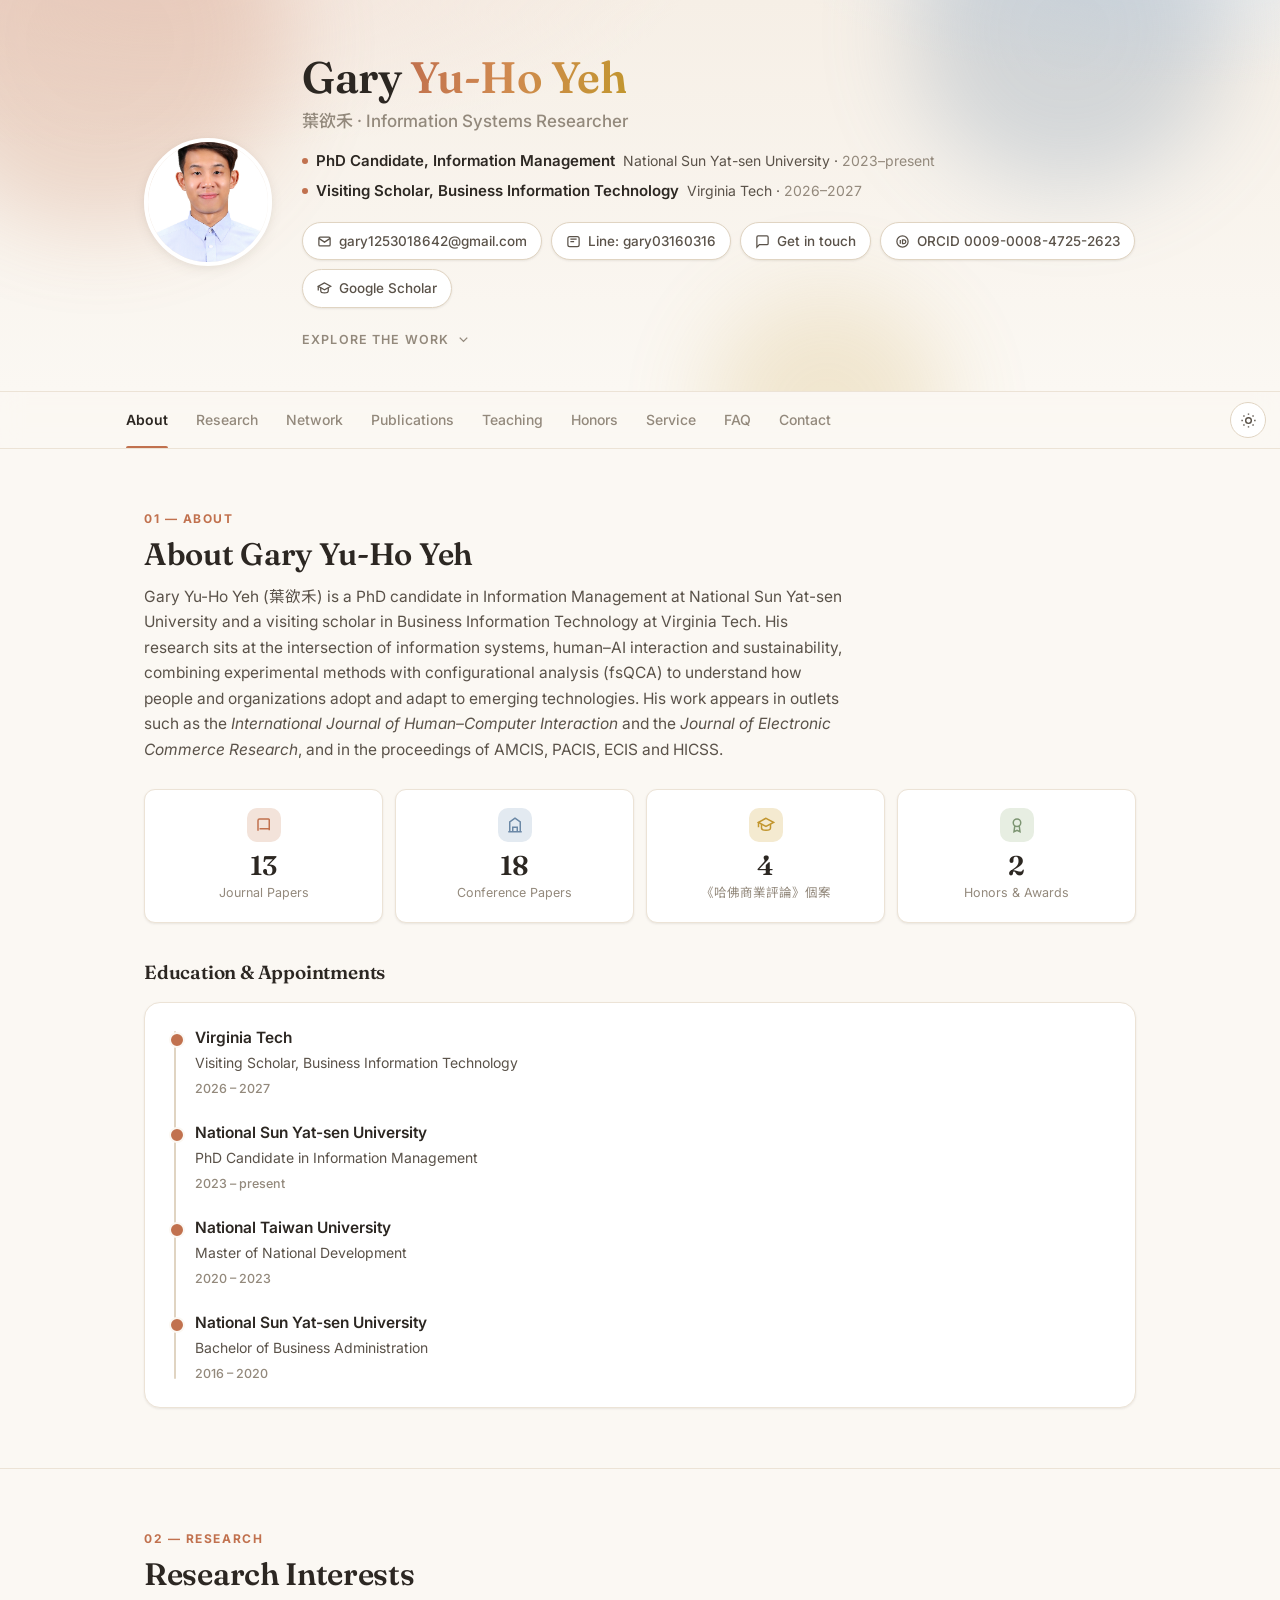
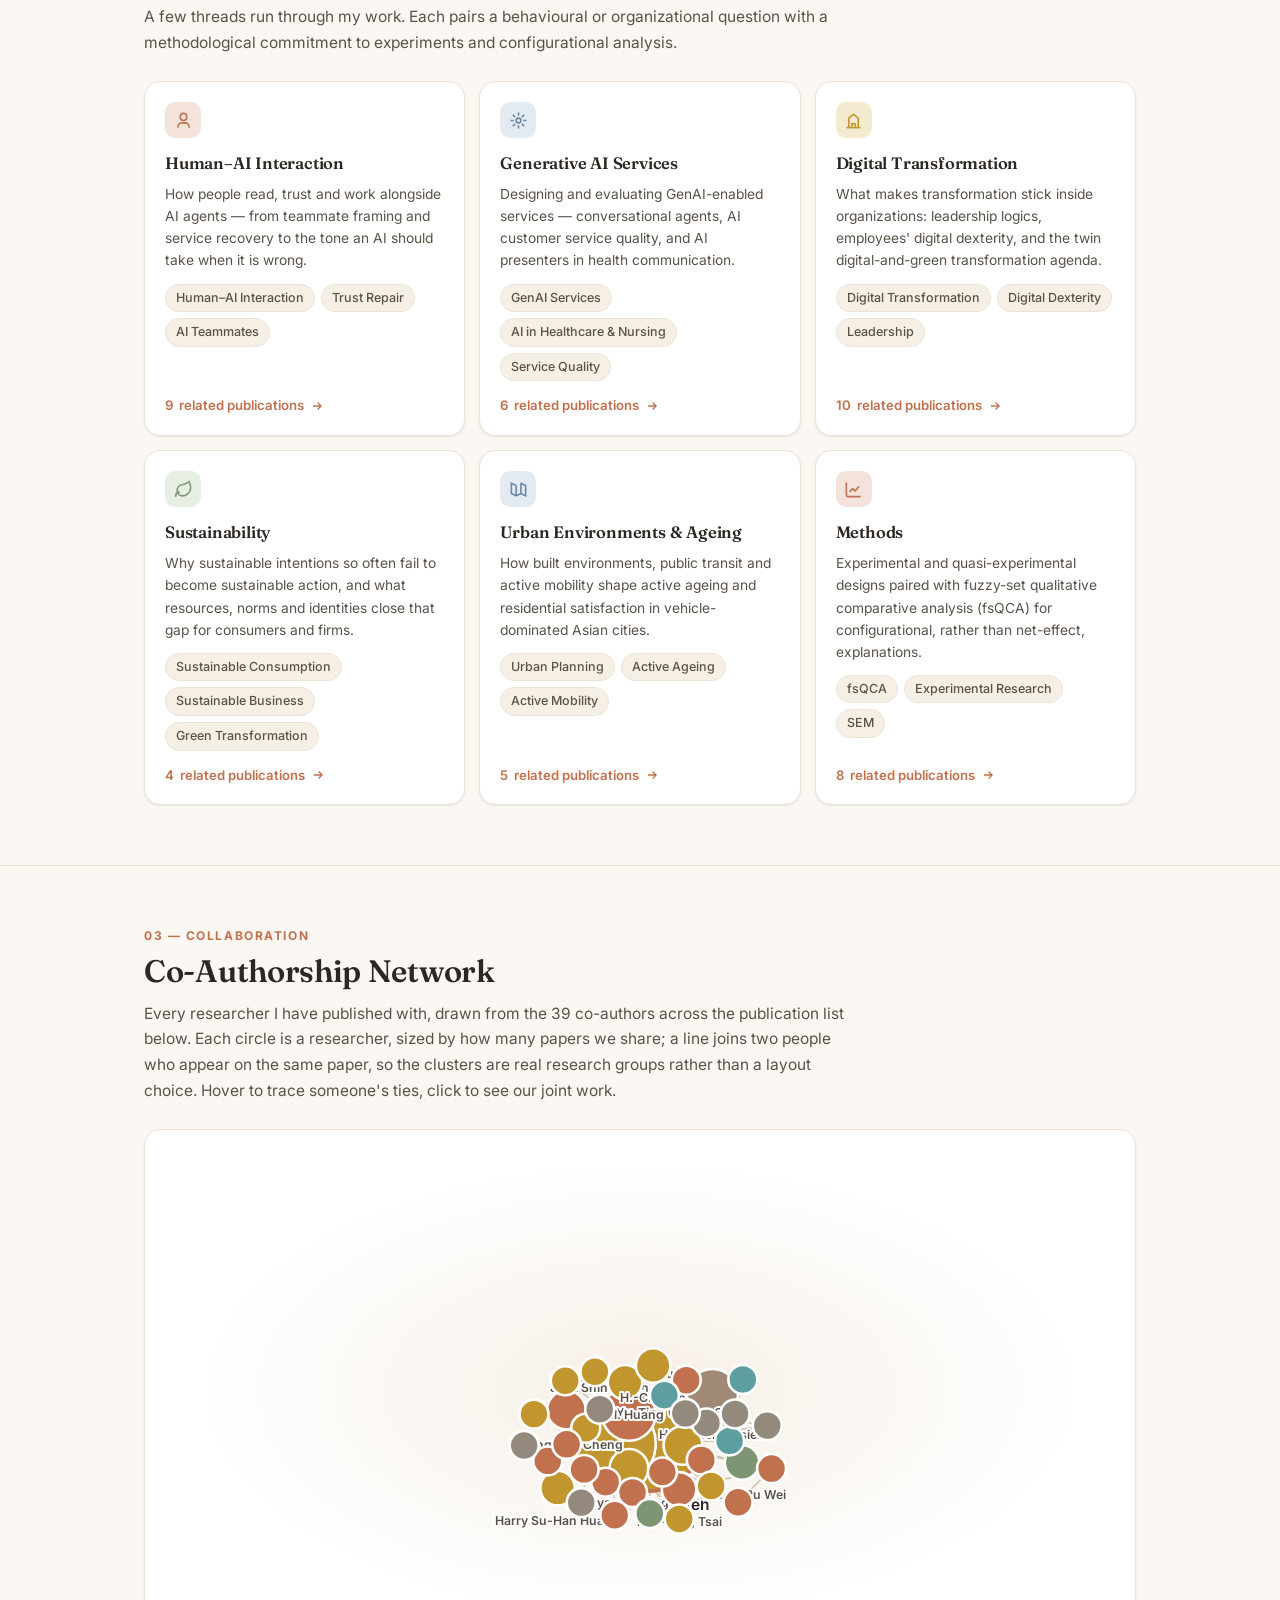
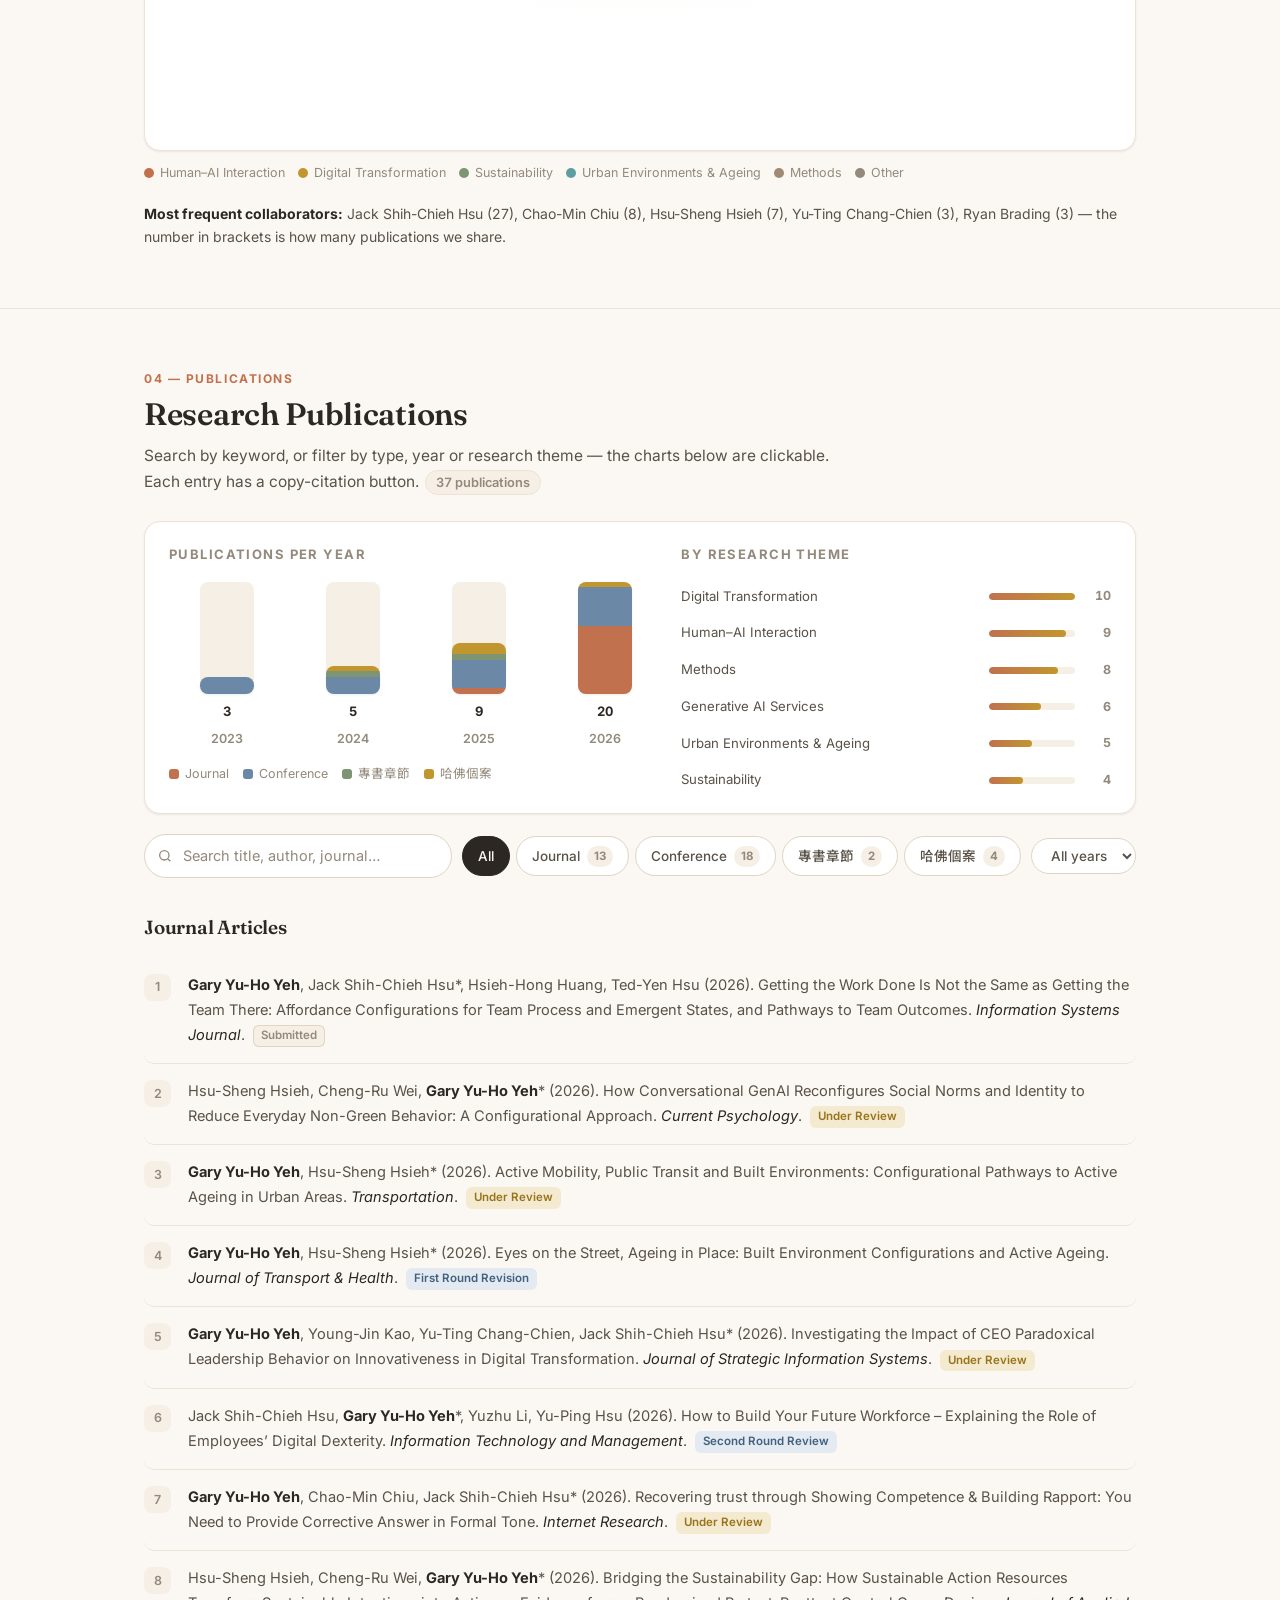
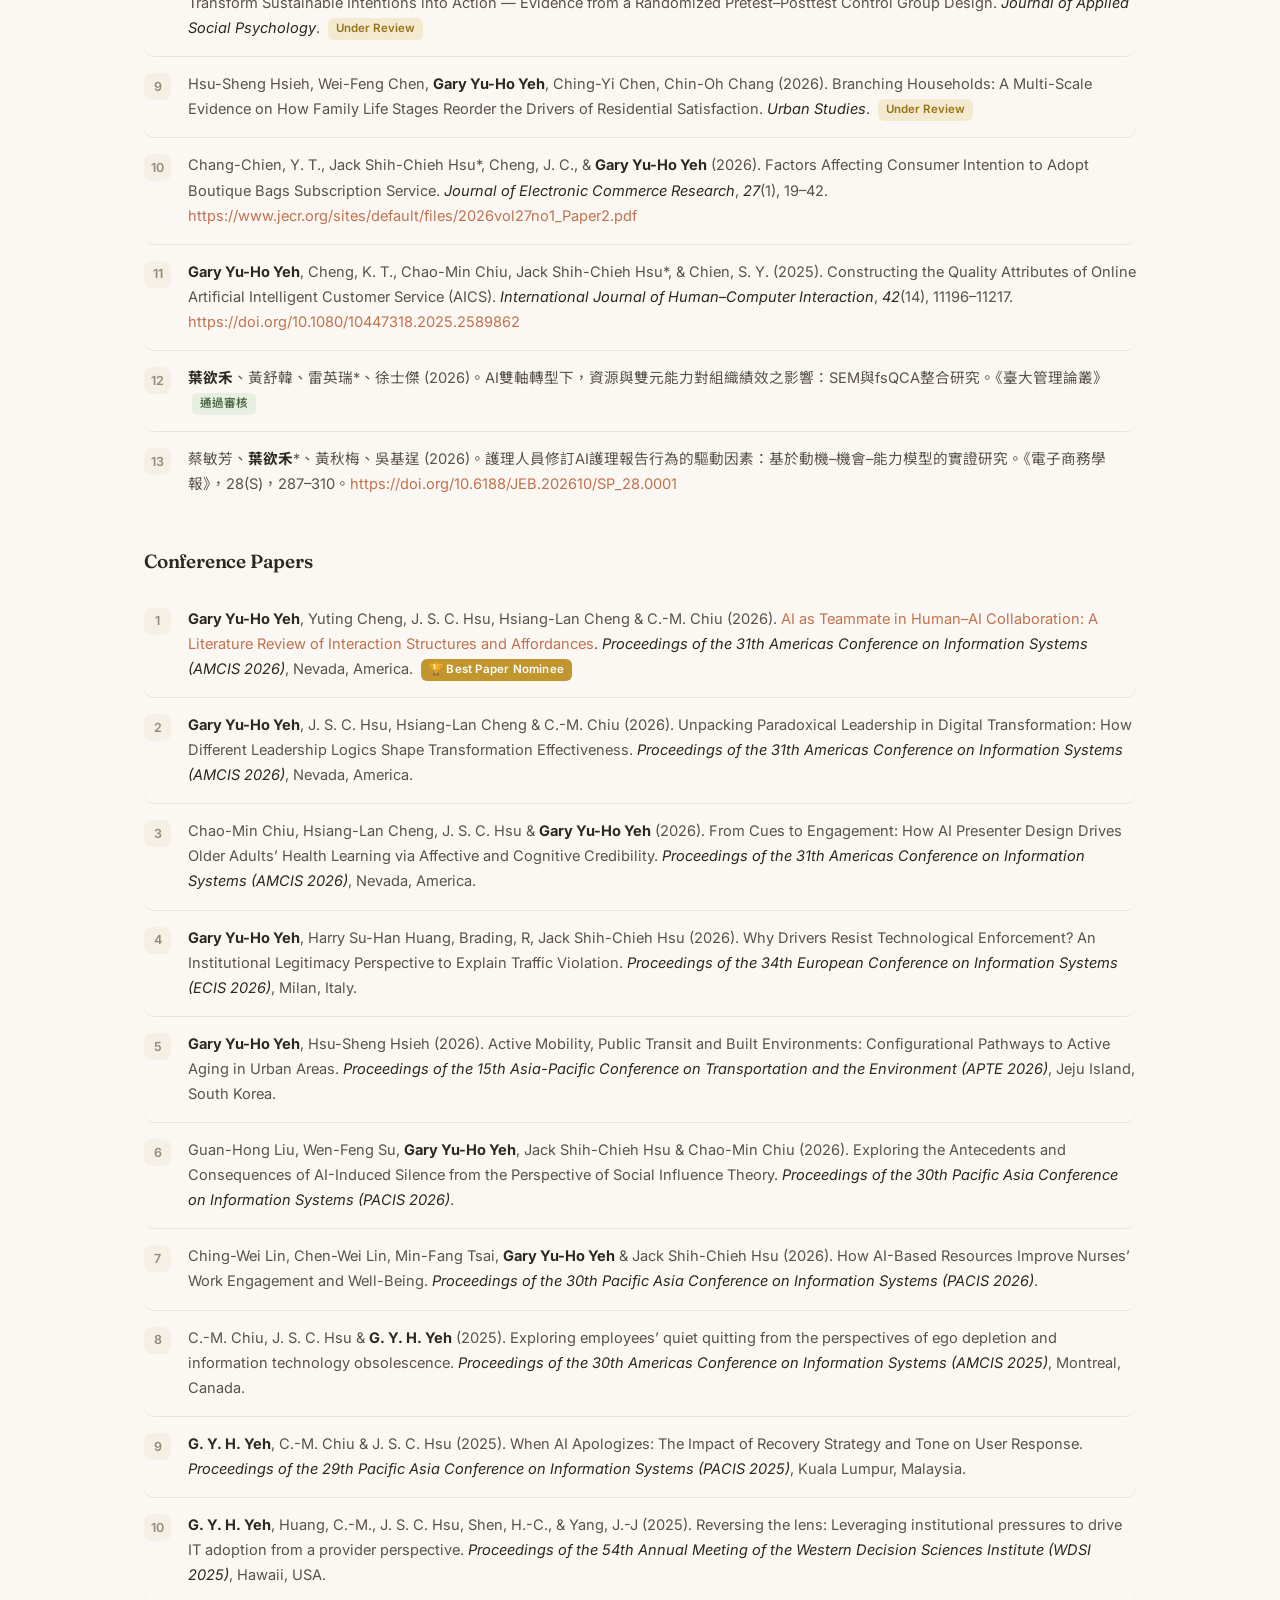
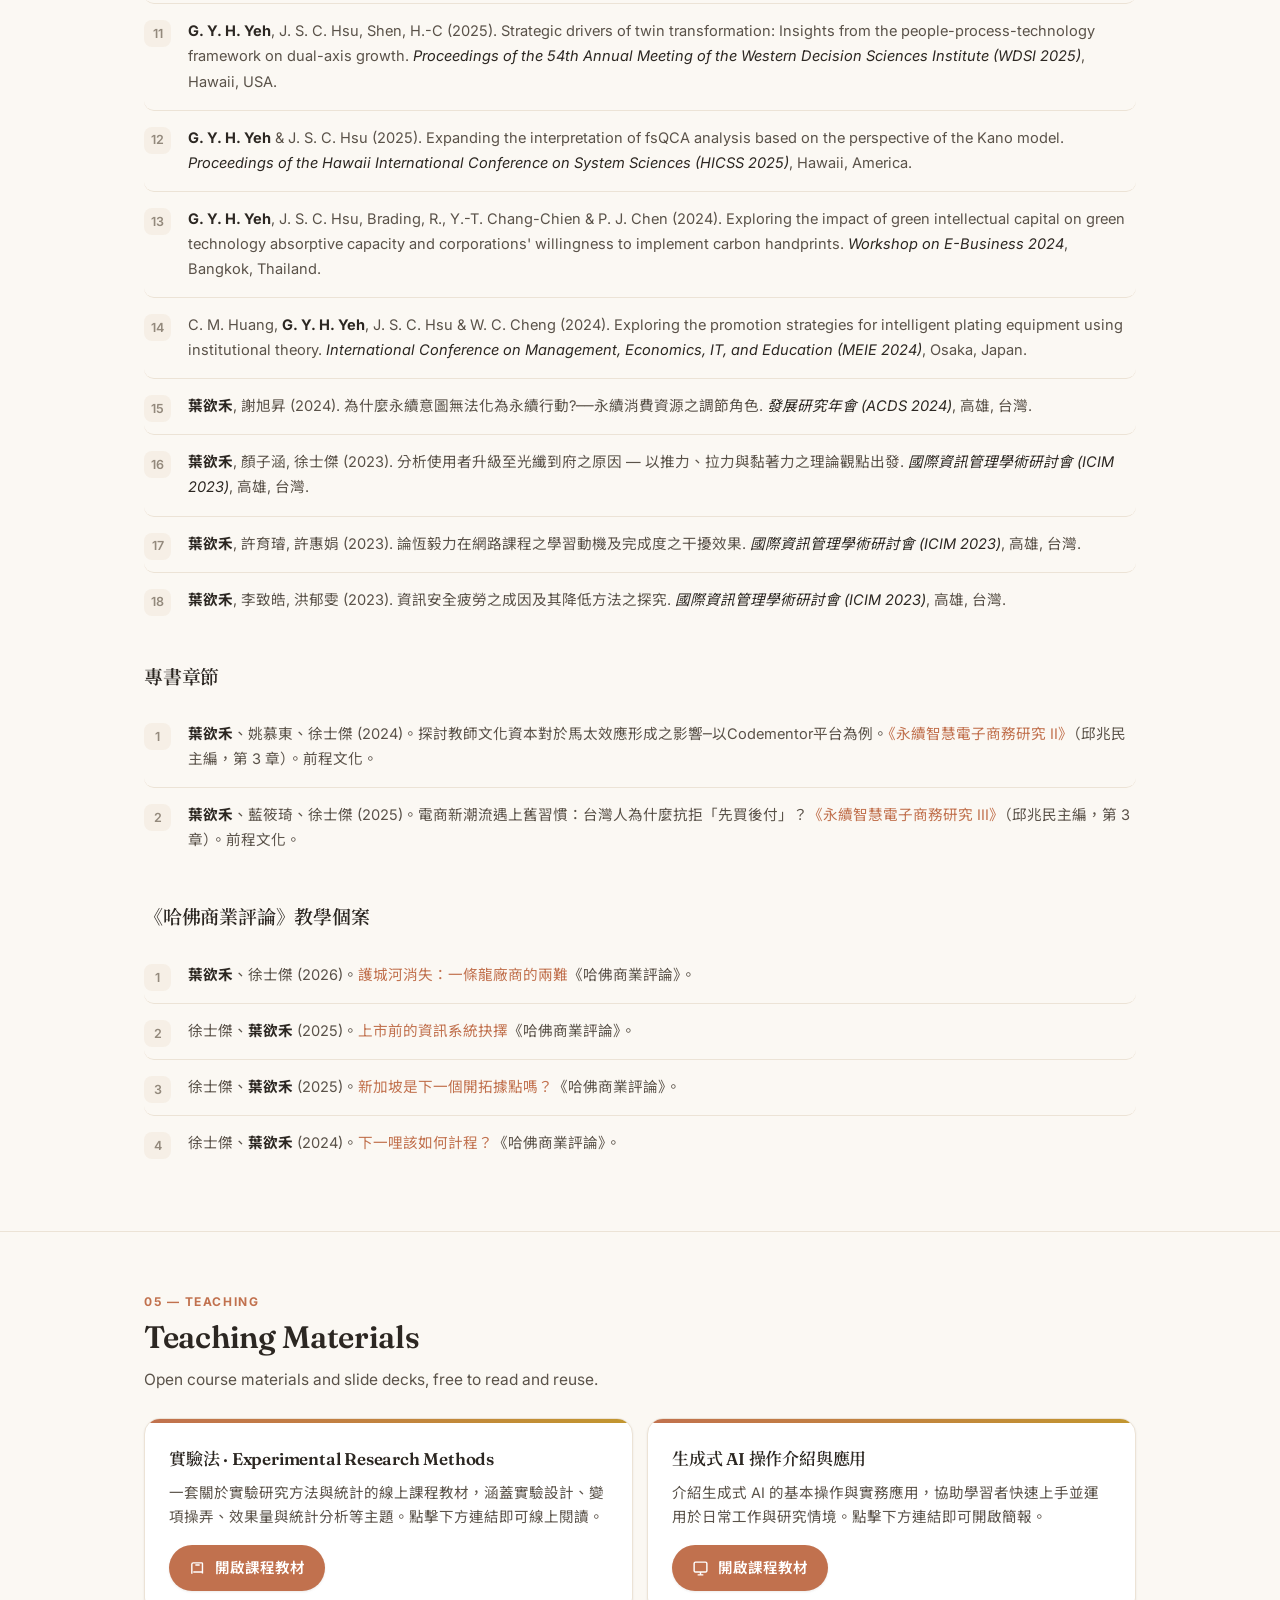
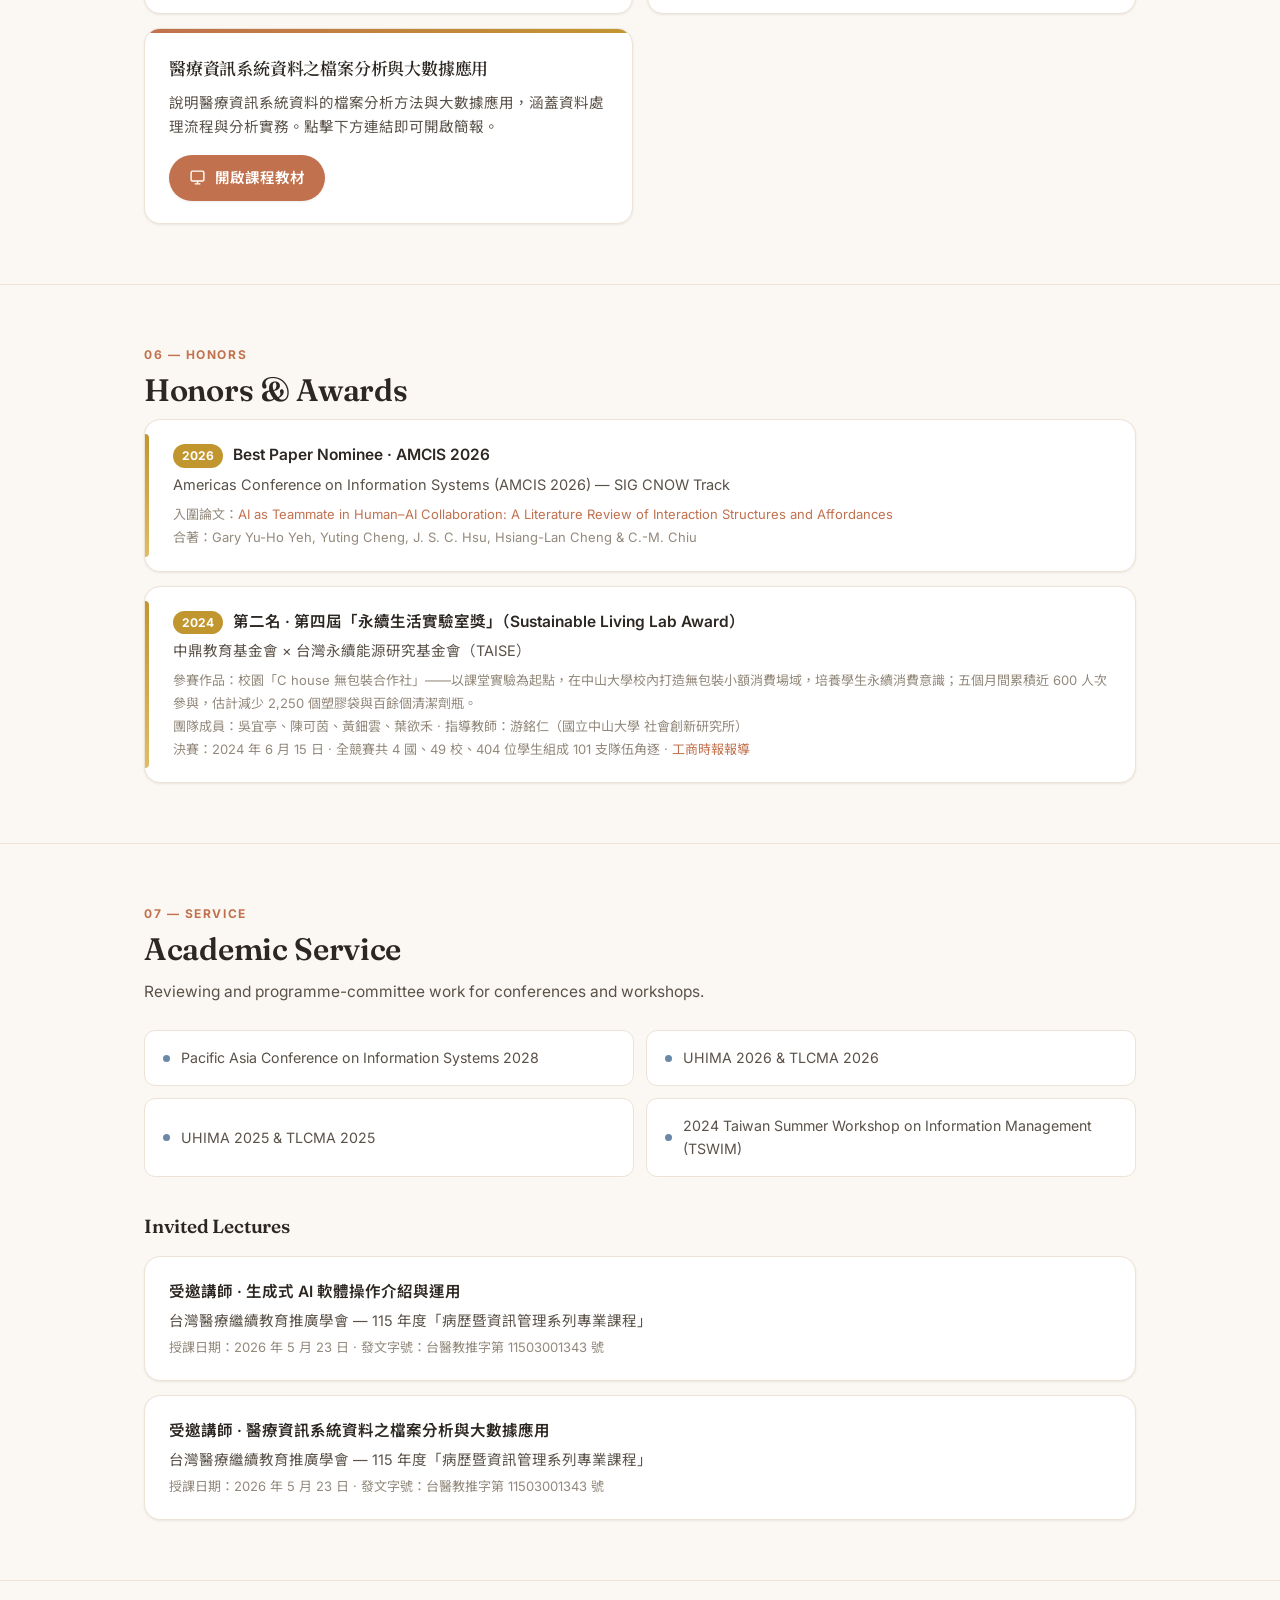
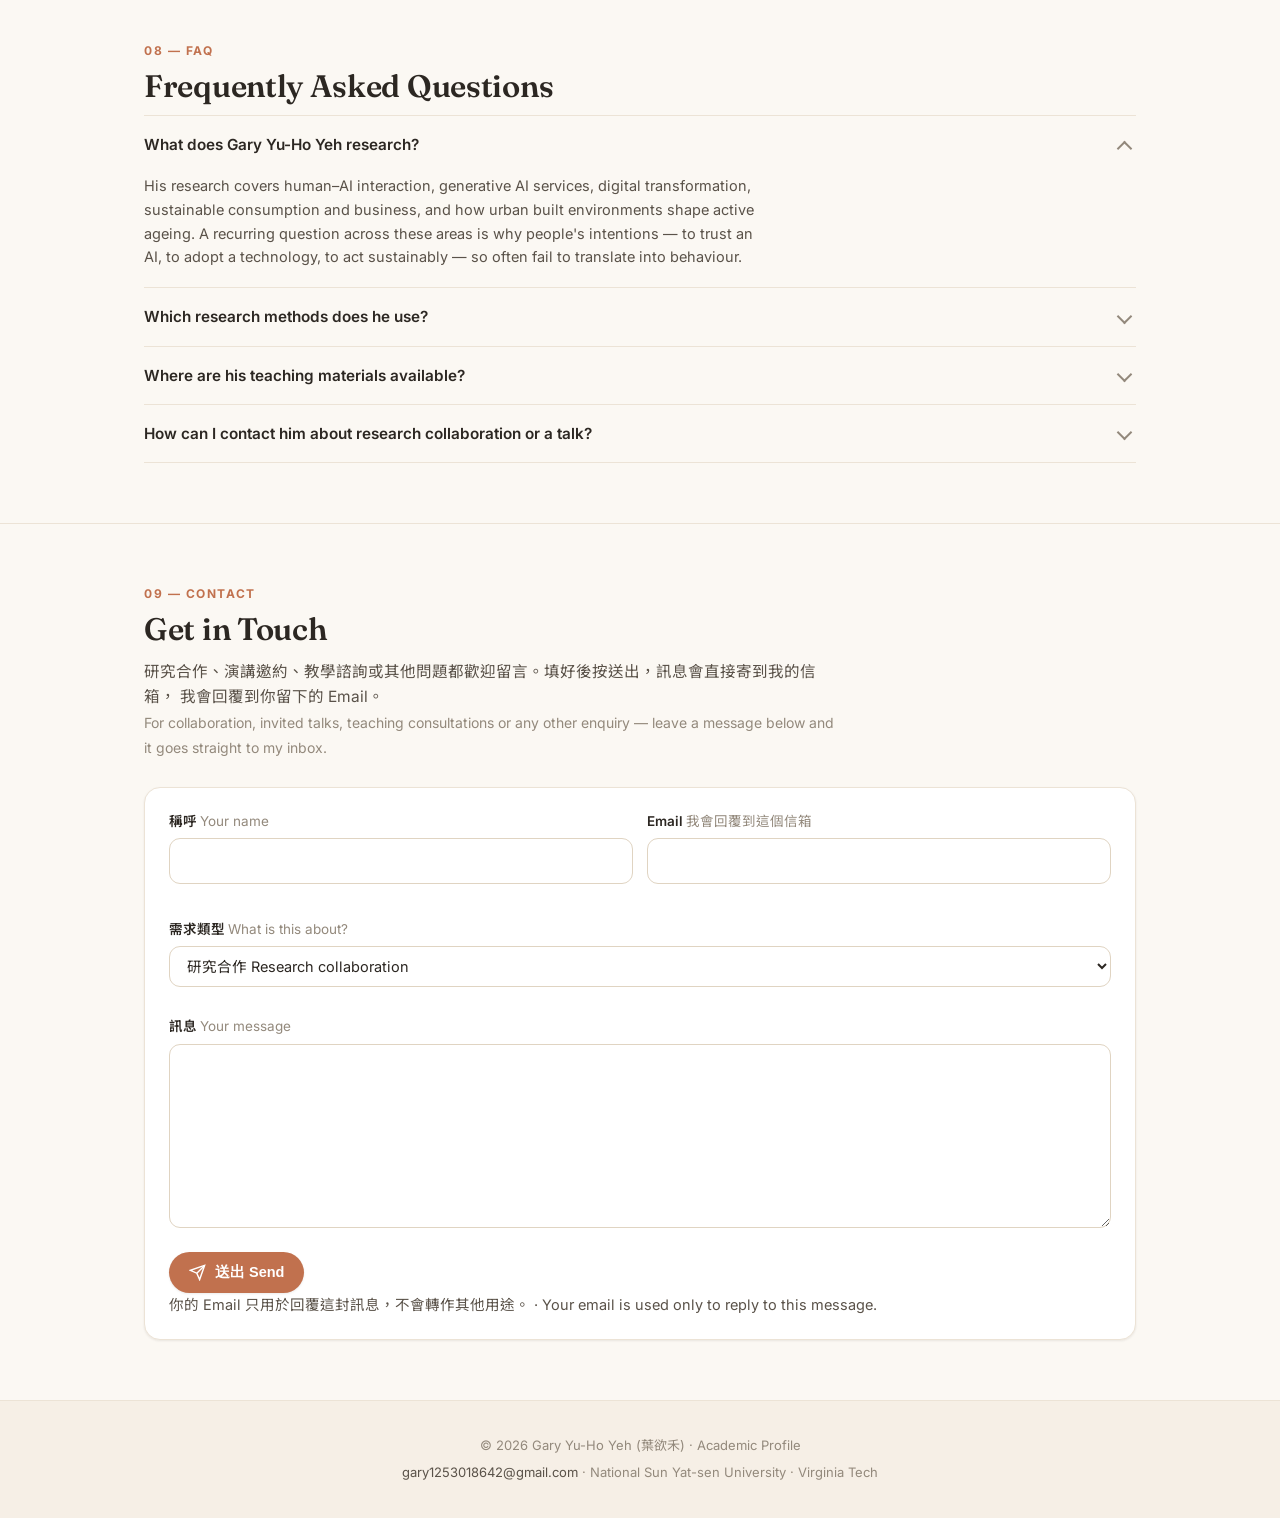
==== commit 91c6c935: "Move the site to the user root The repository is now Gary2686.github.io, so the site publishes from " ====
--- a/index.html
+++ b/index.html
@@ -10,15 +10,15 @@
 <meta name="description" content="Gary Yu-Ho Yeh (葉欲禾) is a PhD candidate in Information Management at National Sun Yat-sen University and a visiting scholar at Virginia Tech. He researches human–AI interaction, generative AI services, digital transformation and sustainability using experiments and fsQCA." />
 <meta name="author" content="Gary Yu-Ho Yeh" />
 <meta name="keywords" content="Gary Yu-Ho Yeh, 葉欲禾, Human-AI Interaction, Generative AI, GenAI, fsQCA, Digital Transformation, Sustainable Consumption, Information Systems, National Sun Yat-sen University, Virginia Tech" />
-<link rel="canonical" href="https://gary2686.github.io/gary1253018642-gmail.com.github.io/" />
+<link rel="canonical" href="https://gary2686.github.io/" />
 <meta name="robots" content="index, follow, max-snippet:-1, max-image-preview:large" />
 <meta name="google-site-verification" content="google-site-verification: google7a32a42ea5a845d6.html" />
 
 <meta property="og:type" content="profile" />
 <meta property="og:title" content="Gary Yu-Ho Yeh (葉欲禾) — Academic Profile" />
 <meta property="og:description" content="PhD candidate in Information Management (NSYSU) and visiting scholar at Virginia Tech. Research on human–AI interaction, generative AI services, digital transformation and sustainability." />
-<meta property="og:url" content="https://gary2686.github.io/gary1253018642-gmail.com.github.io/" />
-<meta property="og:image" content="https://gary2686.github.io/gary1253018642-gmail.com.github.io/b054011024-2.jpg" />
+<meta property="og:url" content="https://gary2686.github.io/" />
+<meta property="og:image" content="https://gary2686.github.io/b054011024-2.jpg" />
 <meta property="og:locale" content="en_US" />
 <meta property="og:locale:alternate" content="zh_TW" />
 <meta property="profile:first_name" content="Yu-Ho" />
@@ -26,7 +26,7 @@
 <meta name="twitter:card" content="summary" />
 <meta name="twitter:title" content="Gary Yu-Ho Yeh (葉欲禾) — Academic Profile" />
 <meta name="twitter:description" content="Human–AI interaction, generative AI services, digital transformation and sustainability research." />
-<meta name="twitter:image" content="https://gary2686.github.io/gary1253018642-gmail.com.github.io/b054011024-2.jpg" />
+<meta name="twitter:image" content="https://gary2686.github.io/b054011024-2.jpg" />
 
 <link rel="preconnect" href="https://fonts.googleapis.com" />
 <link rel="preconnect" href="https://fonts.gstatic.com" crossorigin />
@@ -39,8 +39,8 @@
   "@graph": [
     {
       "@type": "ProfilePage",
-      "@id": "https://gary2686.github.io/gary1253018642-gmail.com.github.io/#webpage",
-      "url": "https://gary2686.github.io/gary1253018642-gmail.com.github.io/",
+      "@id": "https://gary2686.github.io/#webpage",
+      "url": "https://gary2686.github.io/",
       "sameAs": [
         "https://orcid.org/0009-0008-4725-2623",
         "https://scholar.google.com/citations?user=LfVI76sAAAAJ"
@@ -59,16 +59,16 @@
         "zh-Hant"
       ],
       "mainEntity": {
-        "@id": "https://gary2686.github.io/gary1253018642-gmail.com.github.io/#person"
+        "@id": "https://gary2686.github.io/#person"
       },
       "about": {
-        "@id": "https://gary2686.github.io/gary1253018642-gmail.com.github.io/#person"
+        "@id": "https://gary2686.github.io/#person"
       },
       "dateModified": "2026-10-12"
     },
     {
       "@type": "Person",
-      "@id": "https://gary2686.github.io/gary1253018642-gmail.com.github.io/#person",
+      "@id": "https://gary2686.github.io/#person",
       "name": "Gary Yu-Ho Yeh",
       "alternateName": [
         "葉欲禾",
@@ -77,7 +77,7 @@
       ],
       "givenName": "Yu-Ho",
       "familyName": "Yeh",
-      "url": "https://gary2686.github.io/gary1253018642-gmail.com.github.io/",
+      "url": "https://gary2686.github.io/",
       "sameAs": [
         "https://orcid.org/0009-0008-4725-2623",
         "https://scholar.google.com/citations?user=LfVI76sAAAAJ"
@@ -90,7 +90,7 @@
           "url": "https://orcid.org/0009-0008-4725-2623"
         }
       ],
-      "image": "https://gary2686.github.io/gary1253018642-gmail.com.github.io/b054011024-2.jpg",
+      "image": "https://gary2686.github.io/b054011024-2.jpg",
       "email": "mailto:gary1253018642@gmail.com",
       "jobTitle": [
         "PhD Candidate in Information Management",
@@ -146,12 +146,12 @@
         "Geographic Information Systems (GIS)"
       ],
       "mainEntityOfPage": {
-        "@id": "https://gary2686.github.io/gary1253018642-gmail.com.github.io/#webpage"
+        "@id": "https://gary2686.github.io/#webpage"
       }
     },
     {
       "@type": "ItemList",
-      "@id": "https://gary2686.github.io/gary1253018642-gmail.com.github.io/#publications",
+      "@id": "https://gary2686.github.io/#publications",
       "name": "Publications by Gary Yu-Ho Yeh",
       "numberOfItems": 37,
       "itemListOrder": "https://schema.org/ItemListUnordered",
@@ -163,7 +163,7 @@
             "@type": "ScholarlyArticle",
             "name": "Getting the Work Done Is Not the Same as Getting the Team There: Affordance Configurations for Team Process and Emergent States, and Pathways to Team Outcomes",
             "author": {
-              "@id": "https://gary2686.github.io/gary1253018642-gmail.com.github.io/#person"
+              "@id": "https://gary2686.github.io/#person"
             },
             "description": "Gary Yu-Ho Yeh, Jack Shih-Chieh Hsu*, Hsieh-Hong Huang, Ted-Yen Hsu (2026). Getting the Work Done Is Not the Same as Getting the Team There: Affordance Configurations for Team Process and Emergent States, and Pathways to Team Outcomes. Information Systems Journal",
             "datePublished": "2026",
@@ -181,7 +181,7 @@
             "@type": "ScholarlyArticle",
             "name": "How Conversational GenAI Reconfigures Social Norms and Identity to Reduce Everyday Non-Green Behavior: A Configurational Approach",
             "author": {
-              "@id": "https://gary2686.github.io/gary1253018642-gmail.com.github.io/#person"
+              "@id": "https://gary2686.github.io/#person"
             },
             "description": "Hsu-Sheng Hsieh, Cheng-Ru Wei, Gary Yu-Ho Yeh* (2026). How Conversational GenAI Reconfigures Social Norms and Identity to Reduce Everyday Non-Green Behavior: A Configurational Approach. Current Psychology",
             "datePublished": "2026",
@@ -199,7 +199,7 @@
             "@type": "ScholarlyArticle",
             "name": "Active Mobility, Public Transit and Built Environments: Configurational Pathways to Active Ageing in Urban Areas",
             "author": {
-              "@id": "https://gary2686.github.io/gary1253018642-gmail.com.github.io/#person"
+              "@id": "https://gary2686.github.io/#person"
             },
             "description": "Gary Yu-Ho Yeh, Hsu-Sheng Hsieh* (2026). Active Mobility, Public Transit and Built Environments: Configurational Pathways to Active Ageing in Urban Areas. Transportation",
             "datePublished": "2026",
@@ -217,7 +217,7 @@
             "@type": "ScholarlyArticle",
             "name": "Eyes on the Street, Ageing in Place: Built Environment Configurations and Active Ageing",
             "author": {
-              "@id": "https://gary2686.github.io/gary1253018642-gmail.com.github.io/#person"
+              "@id": "https://gary2686.github.io/#person"
             },
             "description": "Gary Yu-Ho Yeh, Hsu-Sheng Hsieh* (2026). Eyes on the Street, Ageing in Place: Built Environment Configurations and Active Ageing. Journal of Transport & Health",
             "datePublished": "2026",
@@ -235,7 +235,7 @@
             "@type": "ScholarlyArticle",
             "name": "Investigating the Impact of CEO Paradoxical Leadership Behavior on Innovativeness in Digital Transformation",
             "author": {
-              "@id": "https://gary2686.github.io/gary1253018642-gmail.com.github.io/#person"
+              "@id": "https://gary2686.github.io/#person"
             },
             "description": "Gary Yu-Ho Yeh, Young-Jin Kao, Yu-Ting Chang-Chien, Jack Shih-Chieh Hsu* (2026). Investigating the Impact of CEO Paradoxical Leadership Behavior on Innovativeness in Digital Transformation. Journal of Strategic Information Systems",
             "datePublished": "2026",
@@ -253,7 +253,7 @@
             "@type": "ScholarlyArticle",
             "name": "How to Build Your Future Workforce – Explaining the Role of Employees’ Digital Dexterity",
             "author": {
-              "@id": "https://gary2686.github.io/gary1253018642-gmail.com.github.io/#person"
+              "@id": "https://gary2686.github.io/#person"
             },
             "description": "Jack Shih-Chieh Hsu, Gary Yu-Ho Yeh*, Yuzhu Li, Yu-Ping Hsu (2026). How to Build Your Future Workforce – Explaining the Role of Employees’ Digital Dexterity. Information Technology and Management",
             "datePublished": "2026",
@@ -271,7 +271,7 @@
             "@type": "ScholarlyArticle",
             "name": "Recovering trust through Showing Competence & Building Rapport: You Need to Provide Corrective Answer in Formal Tone",
             "author": {
-              "@id": "https://gary2686.github.io/gary1253018642-gmail.com.github.io/#person"
+              "@id": "https://gary2686.github.io/#person"
             },
             "description": "Gary Yu-Ho Yeh, Chao-Min Chiu, Jack Shih-Chieh Hsu* (2026). Recovering trust through Showing Competence & Building Rapport: You Need to Provide Corrective Answer in Formal Tone. Internet Research",
             "datePublished": "2026",
@@ -289,7 +289,7 @@
             "@type": "ScholarlyArticle",
             "name": "Bridging the Sustainability Gap: How Sustainable Action Resources Transform Sustainable Intentions into Action — Evidence from a Randomized Pretest–Posttest Control Group Design",
             "author": {
-              "@id": "https://gary2686.github.io/gary1253018642-gmail.com.github.io/#person"
+              "@id": "https://gary2686.github.io/#person"
             },
             "description": "Hsu-Sheng Hsieh, Cheng-Ru Wei, Gary Yu-Ho Yeh* (2026). Bridging the Sustainability Gap: How Sustainable Action Resources Transform Sustainable Intentions into Action — Evidence from a Randomized Pretest–Posttest Control Group Design. Journal of Applied Social Psychology",
             "datePublished": "2026",
@@ -307,7 +307,7 @@
             "@type": "ScholarlyArticle",
             "name": "Branching Households: A Multi-Scale Evidence on How Family Life Stages Reorder the Drivers of Residential Satisfaction",
             "author": {
-              "@id": "https://gary2686.github.io/gary1253018642-gmail.com.github.io/#person"
+              "@id": "https://gary2686.github.io/#person"
             },
             "description": "Hsu-Sheng Hsieh, Wei-Feng Chen, Gary Yu-Ho Yeh, Ching-Yi Chen, Chin-Oh Chang (2026). Branching Households: A Multi-Scale Evidence on How Family Life Stages Reorder the Drivers of Residential Satisfaction. Urban Studies",
             "datePublished": "2026",
@@ -325,7 +325,7 @@
             "@type": "ScholarlyArticle",
             "name": "Factors Affecting Consumer Intention to Adopt Boutique Bags Subscription Service",
             "author": {
-              "@id": "https://gary2686.github.io/gary1253018642-gmail.com.github.io/#person"
+              "@id": "https://gary2686.github.io/#person"
             },
             "description": "Chang-Chien, Y. T., Jack Shih-Chieh Hsu*, Cheng, J. C., & Gary Yu-Ho Yeh (2026). Factors Affecting Consumer Intention to Adopt Boutique Bags Subscription Service. Journal of Electronic Commerce Research",
             "datePublished": "2026",
@@ -343,7 +343,7 @@
             "@type": "ScholarlyArticle",
             "name": "Constructing the Quality Attributes of Online Artificial Intelligent Customer Service (AICS)",
             "author": {
-              "@id": "https://gary2686.github.io/gary1253018642-gmail.com.github.io/#person"
+              "@id": "https://gary2686.github.io/#person"
             },
             "description": "Gary Yu-Ho Yeh, Cheng, K. T., Chao-Min Chiu, Jack Shih-Chieh Hsu*, & Chien, S. Y. (2025). Constructing the Quality Attributes of Online Artificial Intelligent Customer Service (AICS). International Journal of Human–Computer Interaction",
             "datePublished": "2025",
@@ -362,7 +362,7 @@
             "@type": "ScholarlyArticle",
             "name": "AI雙軸轉型下，資源與雙元能力對組織績效之影響：SEM與fsQCA整合研究",
             "author": {
-              "@id": "https://gary2686.github.io/gary1253018642-gmail.com.github.io/#person"
+              "@id": "https://gary2686.github.io/#person"
             },
             "description": "葉欲禾、黃舒韓、雷英瑞*、徐士傑 (2026). AI雙軸轉型下，資源與雙元能力對組織績效之影響：SEM與fsQCA整合研究. 臺大管理論叢",
             "datePublished": "2026",
@@ -380,7 +380,7 @@
             "@type": "ScholarlyArticle",
             "name": "護理人員修訂AI護理報告行為的驅動因素：基於動機–機會–能力模型的實證研究",
             "author": {
-              "@id": "https://gary2686.github.io/gary1253018642-gmail.com.github.io/#person"
+              "@id": "https://gary2686.github.io/#person"
             },
             "description": "蔡敏芳、葉欲禾*、黃秋梅、吳基逞 (2026). 護理人員修訂AI護理報告行為的驅動因素：基於動機–機會–能力模型的實證研究. 電子商務學報",
             "datePublished": "2026",
@@ -399,7 +399,7 @@
             "@type": "ScholarlyArticle",
             "name": "AI as Teammate in Human–AI Collaboration: A Literature Review of Interaction Structures and Affordances",
             "author": {
-              "@id": "https://gary2686.github.io/gary1253018642-gmail.com.github.io/#person"
+              "@id": "https://gary2686.github.io/#person"
             },
             "description": "Gary Yu-Ho Yeh, Yuting Cheng, J. S. C. Hsu, Hsiang-Lan Cheng & C.-M. Chiu (2026). AI as Teammate in Human–AI Collaboration: A Literature Review of Interaction Structures and Affordances. Proceedings of the 31th Americas Conference on Information Systems (AMCIS 2026)",
             "datePublished": "2026",
@@ -418,7 +418,7 @@
             "@type": "ScholarlyArticle",
             "name": "Unpacking Paradoxical Leadership in Digital Transformation: How Different Leadership Logics Shape Transformation Effectiveness",
             "author": {
-              "@id": "https://gary2686.github.io/gary1253018642-gmail.com.github.io/#person"
+              "@id": "https://gary2686.github.io/#person"
             },
             "description": "Gary Yu-Ho Yeh, J. S. C. Hsu, Hsiang-Lan Cheng & C.-M. Chiu (2026). Unpacking Paradoxical Leadership in Digital Transformation: How Different Leadership Logics Shape Transformation Effectiveness. Proceedings of the 31th Americas Conference on Information Systems (AMCIS 2026)",
             "datePublished": "2026",
@@ -435,7 +435,7 @@
             "@type": "ScholarlyArticle",
             "name": "From Cues to Engagement: How AI Presenter Design Drives Older Adults’ Health Learning via Affective and Cognitive Credibility",
             "author": {
-              "@id": "https://gary2686.github.io/gary1253018642-gmail.com.github.io/#person"
+              "@id": "https://gary2686.github.io/#person"
             },
             "description": "Chao-Min Chiu, Hsiang-Lan Cheng, J. S. C. Hsu & Gary Yu-Ho Yeh (2026). From Cues to Engagement: How AI Presenter Design Drives Older Adults’ Health Learning via Affective and Cognitive Credibility. Proceedings of the 31th Americas Conference on Information Systems (AMCIS 2026)",
             "datePublished": "2026",
@@ -452,7 +452,7 @@
             "@type": "ScholarlyArticle",
             "name": "Why Drivers Resist Technological Enforcement? An Institutional Legitimacy Perspective to Explain Traffic Violation",
             "author": {
-              "@id": "https://gary2686.github.io/gary1253018642-gmail.com.github.io/#person"
+              "@id": "https://gary2686.github.io/#person"
             },
             "description": "Gary Yu-Ho Yeh, Harry Su-Han Huang, Brading, R, Jack Shih-Chieh Hsu (2026). Why Drivers Resist Technological Enforcement? An Institutional Legitimacy Perspective to Explain Traffic Violation. Proceedings of the 34th European Conference on Information Systems (ECIS 2026)",
             "datePublished": "2026",
@@ -469,7 +469,7 @@
             "@type": "ScholarlyArticle",
             "name": "Active Mobility, Public Transit and Built Environments: Configurational Pathways to Active Aging in Urban Areas",
             "author": {
-              "@id": "https://gary2686.github.io/gary1253018642-gmail.com.github.io/#person"
+              "@id": "https://gary2686.github.io/#person"
             },
             "description": "Gary Yu-Ho Yeh, Hsu-Sheng Hsieh (2026). Active Mobility, Public Transit and Built Environments: Configurational Pathways to Active Aging in Urban Areas. Proceedings of the 15th Asia-Pacific Conference on Transportation and the Environment (APTE 2026)",
             "datePublished": "2026",
@@ -486,7 +486,7 @@
             "@type": "ScholarlyArticle",
             "name": "Exploring the Antecedents and Consequences of AI-Induced Silence from the Perspective of Social Influence Theory",
             "author": {
-              "@id": "https://gary2686.github.io/gary1253018642-gmail.com.github.io/#person"
+              "@id": "https://gary2686.github.io/#person"
             },
             "description": "Guan-Hong Liu, Wen-Feng Su, Gary Yu-Ho Yeh, Jack Shih-Chieh Hsu & Chao-Min Chiu (2026). Exploring the Antecedents and Consequences of AI-Induced Silence from the Perspective of Social Influence Theory. Proceedings of the 30th Pacific Asia Conference on Information Systems (PACIS 2026)",
             "datePublished": "2026",
@@ -503,7 +503,7 @@
             "@type": "ScholarlyArticle",
             "name": "How AI-Based Resources Improve Nurses’ Work Engagement and Well-Being",
             "author": {
-              "@id": "https://gary2686.github.io/gary1253018642-gmail.com.github.io/#person"
+              "@id": "https://gary2686.github.io/#person"
             },
             "description": "Ching-Wei Lin, Chen-Wei Lin, Min-Fang Tsai, Gary Yu-Ho Yeh & Jack Shih-Chieh Hsu (2026). How AI-Based Resources Improve Nurses’ Work Engagement and Well-Being. Proceedings of the 30th Pacific Asia Conference on Information Systems (PACIS 2026)",
             "datePublished": "2026",
@@ -520,7 +520,7 @@
             "@type": "ScholarlyArticle",
             "name": "Exploring employees’ quiet quitting from the perspectives of ego depletion and information technology obsolescence",
             "author": {
-              "@id": "https://gary2686.github.io/gary1253018642-gmail.com.github.io/#person"
+              "@id": "https://gary2686.github.io/#person"
             },
             "description": "C.-M. Chiu, J. S. C. Hsu & G. Y. H. Yeh (2025). Exploring employees’ quiet quitting from the perspectives of ego depletion and information technology obsolescence. Proceedings of the 30th Americas Conference on Information Systems (AMCIS 2025)",
             "datePublished": "2025",
@@ -537,7 +537,7 @@
             "@type": "ScholarlyArticle",
             "name": "When AI Apologizes: The Impact of Recovery Strategy and Tone on User Response",
             "author": {
-              "@id": "https://gary2686.github.io/gary1253018642-gmail.com.github.io/#person"
+              "@id": "https://gary2686.github.io/#person"
             },
             "description": "G. Y. H. Yeh, C.-M. Chiu & J. S. C. Hsu (2025). When AI Apologizes: The Impact of Recovery Strategy and Tone on User Response. Proceedings of the 29th Pacific Asia Conference on Information Systems (PACIS 2025)",
             "datePublished": "2025",
@@ -554,7 +554,7 @@
             "@type": "ScholarlyArticle",
             "name": "Reversing the lens: Leveraging institutional pressures to drive IT adoption from a provider perspective",
             "author": {
-              "@id": "https://gary2686.github.io/gary1253018642-gmail.com.github.io/#person"
+              "@id": "https://gary2686.github.io/#person"
             },
             "description": "G. Y. H. Yeh, Huang, C.-M., J. S. C. Hsu, Shen, H.-C., & Yang, J.-J (2025). Reversing the lens: Leveraging institutional pressures to drive IT adoption from a provider perspective. Proceedings of the 54th Annual Meeting of the Western Decision Sciences Institute (WDSI 2025)",
             "datePublished": "2025",
@@ -571,7 +571,7 @@
             "@type": "ScholarlyArticle",
             "name": "Strategic drivers of twin transformation: Insights from the people-process-technology framework on dual-axis growth",
             "author": {
-              "@id": "https://gary2686.github.io/gary1253018642-gmail.com.github.io/#person"
+              "@id": "https://gary2686.github.io/#person"
             },
             "description": "G. Y. H. Yeh, J. S. C. Hsu, Shen, H.-C (2025). Strategic drivers of twin transformation: Insights from the people-process-technology framework on dual-axis growth. Proceedings of the 54th Annual Meeting of the Western Decision Sciences Institute (WDSI 2025)",
             "datePublished": "2025",
@@ -588,7 +588,7 @@
             "@type": "ScholarlyArticle",
             "name": "Expanding the interpretation of fsQCA analysis based on the perspective of the Kano model",
             "author": {
-              "@id": "https://gary2686.github.io/gary1253018642-gmail.com.github.io/#person"
+              "@id": "https://gary2686.github.io/#person"
             },
             "description": "G. Y. H. Yeh & J. S. C. Hsu (2025). Expanding the interpretation of fsQCA analysis based on the perspective of the Kano model. Proceedings of the Hawaii International Conference on System Sciences (HICSS 2025)",
             "datePublished": "2025",
@@ -605,7 +605,7 @@
             "@type": "ScholarlyArticle",
             "name": "Exploring the impact of green intellectual capital on green technology absorptive capacity and corporations' willingness to implement carbon handprints",
             "author": {
-              "@id": "https://gary2686.github.io/gary1253018642-gmail.com.github.io/#person"
+              "@id": "https://gary2686.github.io/#person"
             },
             "description": "G. Y. H. Yeh, J. S. C. Hsu, Brading, R., Y.-T. Chang-Chien & P. J. Chen (2024). Exploring the impact of green intellectual capital on green technology absorptive capacity and corporations' willingness to implement carbon handprints. Workshop on E-Business 2024",
             "datePublished": "2024",
@@ -622,7 +622,7 @@
             "@type": "ScholarlyArticle",
             "name": "Exploring the promotion strategies for intelligent plating equipment using institutional theory",
             "author": {
-              "@id": "https://gary2686.github.io/gary1253018642-gmail.com.github.io/#person"
+              "@id": "https://gary2686.github.io/#person"
             },
             "description": "C. M. Huang, G. Y. H. Yeh, J. S. C. Hsu & W. C. Cheng (2024). Exploring the promotion strategies for intelligent plating equipment using institutional theory. International Conference on Management, Economics, IT, and Education (MEIE 2024)",
             "datePublished": "2024",
@@ -639,7 +639,7 @@
             "@type": "ScholarlyArticle",
             "name": "為什麼永續意圖無法化為永續行動?──永續消費資源之調節角色",
             "author": {
-              "@id": "https://gary2686.github.io/gary1253018642-gmail.com.github.io/#person"
+              "@id": "https://gary2686.github.io/#person"
             },
             "description": "葉欲禾, 謝旭昇 (2024). 為什麼永續意圖無法化為永續行動?──永續消費資源之調節角色. 發展研究年會 (ACDS 2024)",
             "datePublished": "2024",
@@ -656,7 +656,7 @@
             "@type": "ScholarlyArticle",
             "name": "分析使用者升級至光纖到府之原因 — 以推力、拉力與黏著力之理論觀點出發",
             "author": {
-              "@id": "https://gary2686.github.io/gary1253018642-gmail.com.github.io/#person"
+              "@id": "https://gary2686.github.io/#person"
             },
             "description": "葉欲禾, 顏子涵, 徐士傑 (2023). 分析使用者升級至光纖到府之原因 — 以推力、拉力與黏著力之理論觀點出發. 國際資訊管理學術研討會 (ICIM 2023)",
             "datePublished": "2023",
@@ -673,7 +673,7 @@
             "@type": "ScholarlyArticle",
             "name": "論恆毅力在網路課程之學習動機及完成度之干擾效果",
             "author": {
-              "@id": "https://gary2686.github.io/gary1253018642-gmail.com.github.io/#person"
+              "@id": "https://gary2686.github.io/#person"
             },
             "description": "葉欲禾, 許育璿, 許惠娟 (2023). 論恆毅力在網路課程之學習動機及完成度之干擾效果. 國際資訊管理學術研討會 (ICIM 2023)",
             "datePublished": "2023",
@@ -690,7 +690,7 @@
             "@type": "ScholarlyArticle",
             "name": "資訊安全疲勞之成因及其降低方法之探究",
             "author": {
-              "@id": "https://gary2686.github.io/gary1253018642-gmail.com.github.io/#person"
+              "@id": "https://gary2686.github.io/#person"
             },
             "description": "葉欲禾, 李致皓, 洪郁雯 (2023). 資訊安全疲勞之成因及其降低方法之探究. 國際資訊管理學術研討會 (ICIM 2023)",
             "datePublished": "2023",
@@ -707,7 +707,7 @@
             "@type": "Chapter",
             "name": "探討教師文化資本對於馬太效應形成之影響─以Codementor平台為例",
             "author": {
-              "@id": "https://gary2686.github.io/gary1253018642-gmail.com.github.io/#person"
+              "@id": "https://gary2686.github.io/#person"
             },
             "description": "葉欲禾、姚慕東、徐士傑 (2024). 探討教師文化資本對於馬太效應形成之影響─以Codementor平台為例. 永續智慧電子商務研究 II",
             "datePublished": "2024",
@@ -725,7 +725,7 @@
             "@type": "Chapter",
             "name": "電商新潮流遇上舊習慣：台灣人為什麼抗拒「先買後付」？",
             "author": {
-              "@id": "https://gary2686.github.io/gary1253018642-gmail.com.github.io/#person"
+              "@id": "https://gary2686.github.io/#person"
             },
             "description": "葉欲禾、藍筱琦、徐士傑 (2025). 電商新潮流遇上舊習慣：台灣人為什麼抗拒「先買後付」？. 永續智慧電子商務研究 III",
             "datePublished": "2025",
@@ -743,7 +743,7 @@
             "@type": "Article",
             "name": "護城河消失：一條龍廠商的兩難",
             "author": {
-              "@id": "https://gary2686.github.io/gary1253018642-gmail.com.github.io/#person"
+              "@id": "https://gary2686.github.io/#person"
             },
             "description": "葉欲禾、徐士傑 (2026). 護城河消失：一條龍廠商的兩難. 哈佛商業評論",
             "datePublished": "2026",
@@ -761,7 +761,7 @@
             "@type": "Article",
             "name": "上市前的資訊系統抉擇",
             "author": {
-              "@id": "https://gary2686.github.io/gary1253018642-gmail.com.github.io/#person"
+              "@id": "https://gary2686.github.io/#person"
             },
             "description": "徐士傑、葉欲禾 (2025). 上市前的資訊系統抉擇. 哈佛商業評論",
             "datePublished": "2025",
@@ -779,7 +779,7 @@
             "@type": "Article",
             "name": "新加坡是下一個開拓據點嗎？",
             "author": {
-              "@id": "https://gary2686.github.io/gary1253018642-gmail.com.github.io/#person"
+              "@id": "https://gary2686.github.io/#person"
             },
             "description": "徐士傑、葉欲禾 (2025). 新加坡是下一個開拓據點嗎？. 哈佛商業評論",
             "datePublished": "2025",
@@ -797,7 +797,7 @@
             "@type": "Article",
             "name": "下一哩該如何計程？",
             "author": {
-              "@id": "https://gary2686.github.io/gary1253018642-gmail.com.github.io/#person"
+              "@id": "https://gary2686.github.io/#person"
             },
             "description": "徐士傑、葉欲禾 (2024). 下一哩該如何計程？. 哈佛商業評論",
             "datePublished": "2024",
@@ -812,7 +812,7 @@
     },
     {
       "@type": "FAQPage",
-      "@id": "https://gary2686.github.io/gary1253018642-gmail.com.github.io/#faq",
+      "@id": "https://gary2686.github.io/#faq",
       "mainEntity": [
         {
           "@type": "Question",
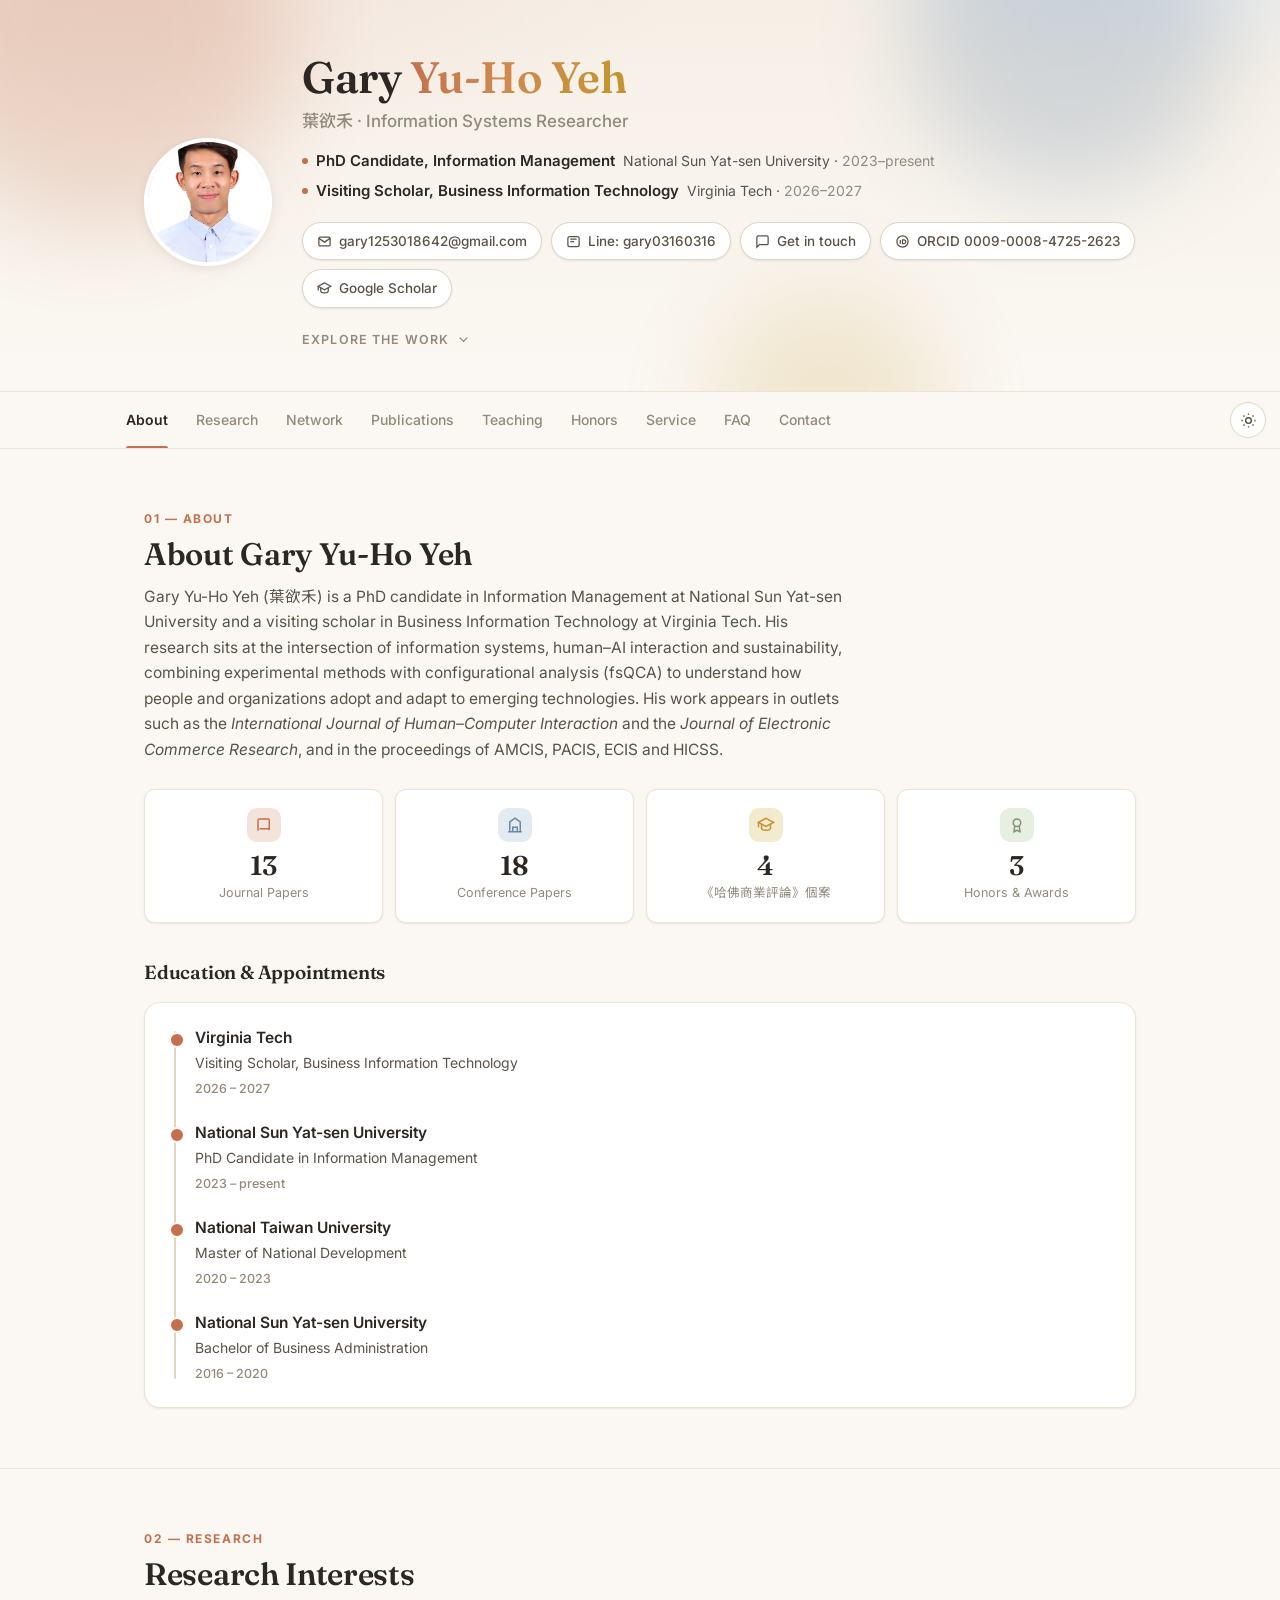
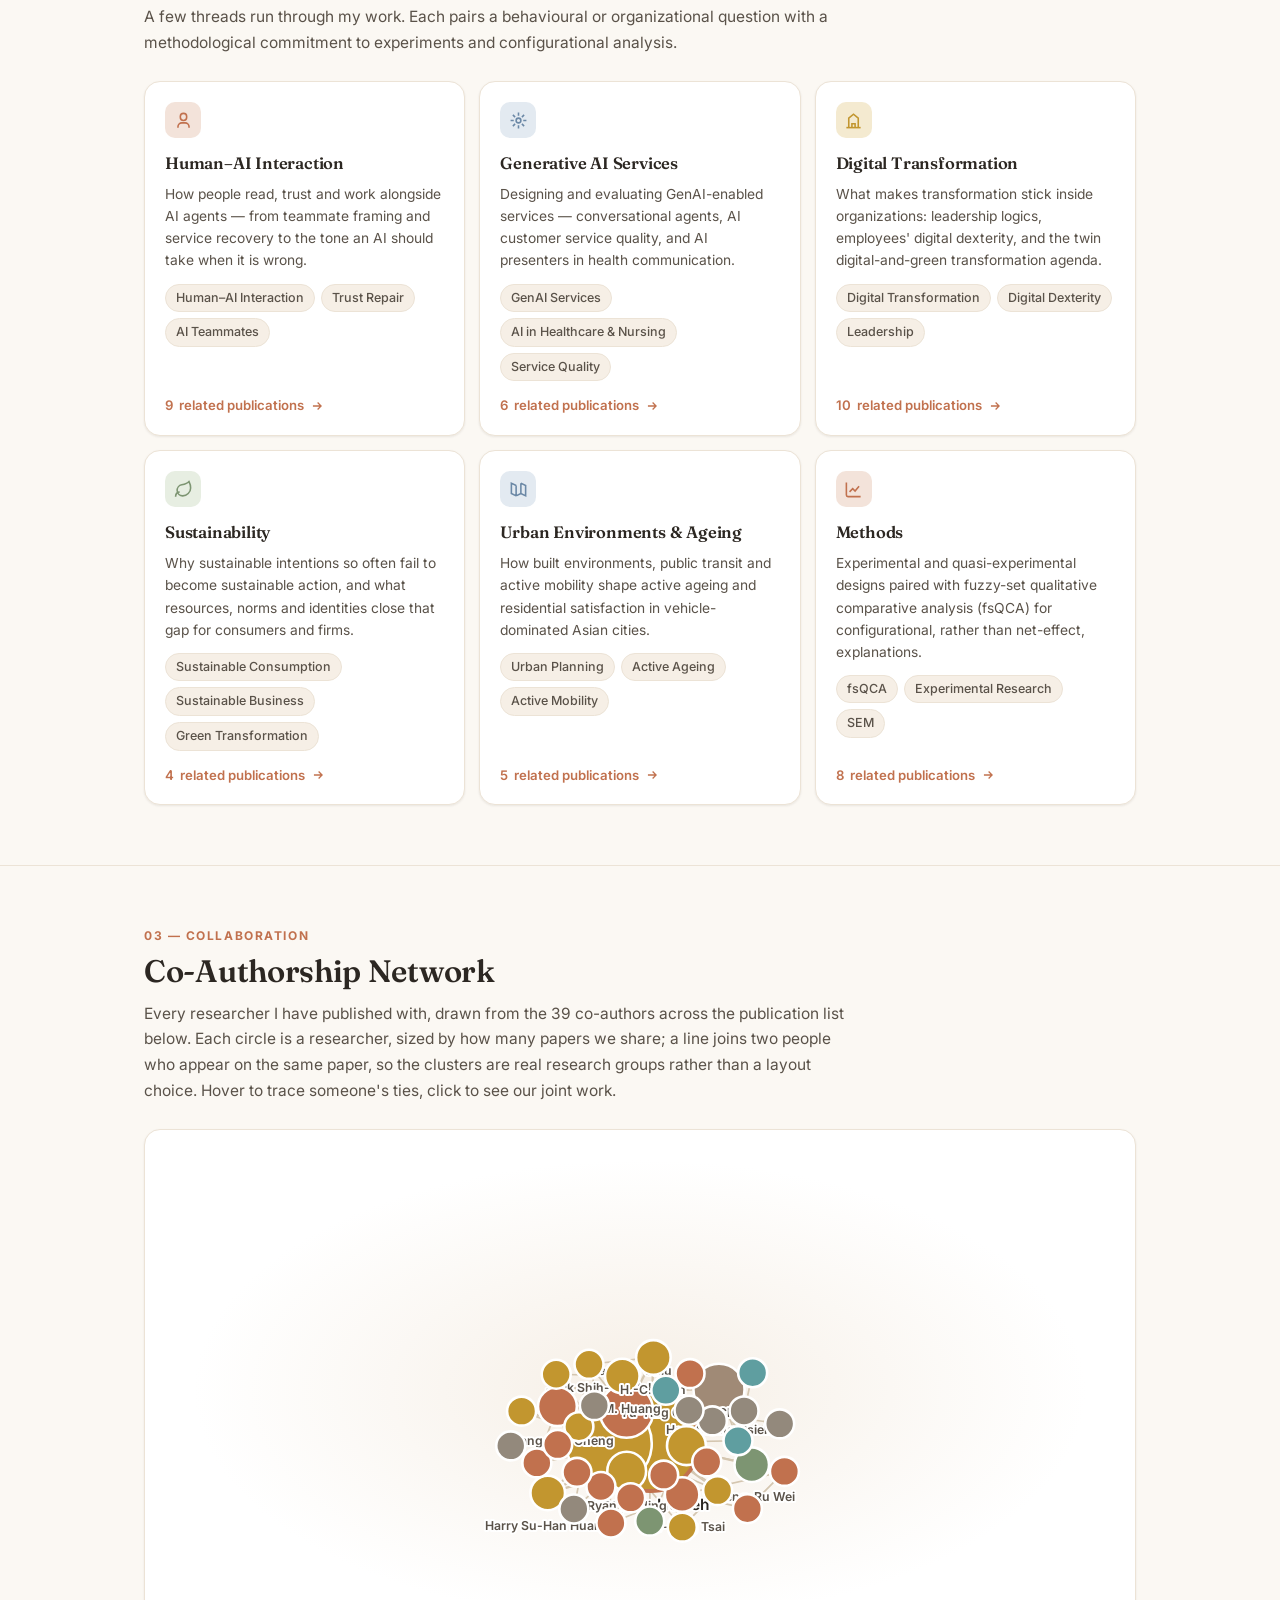
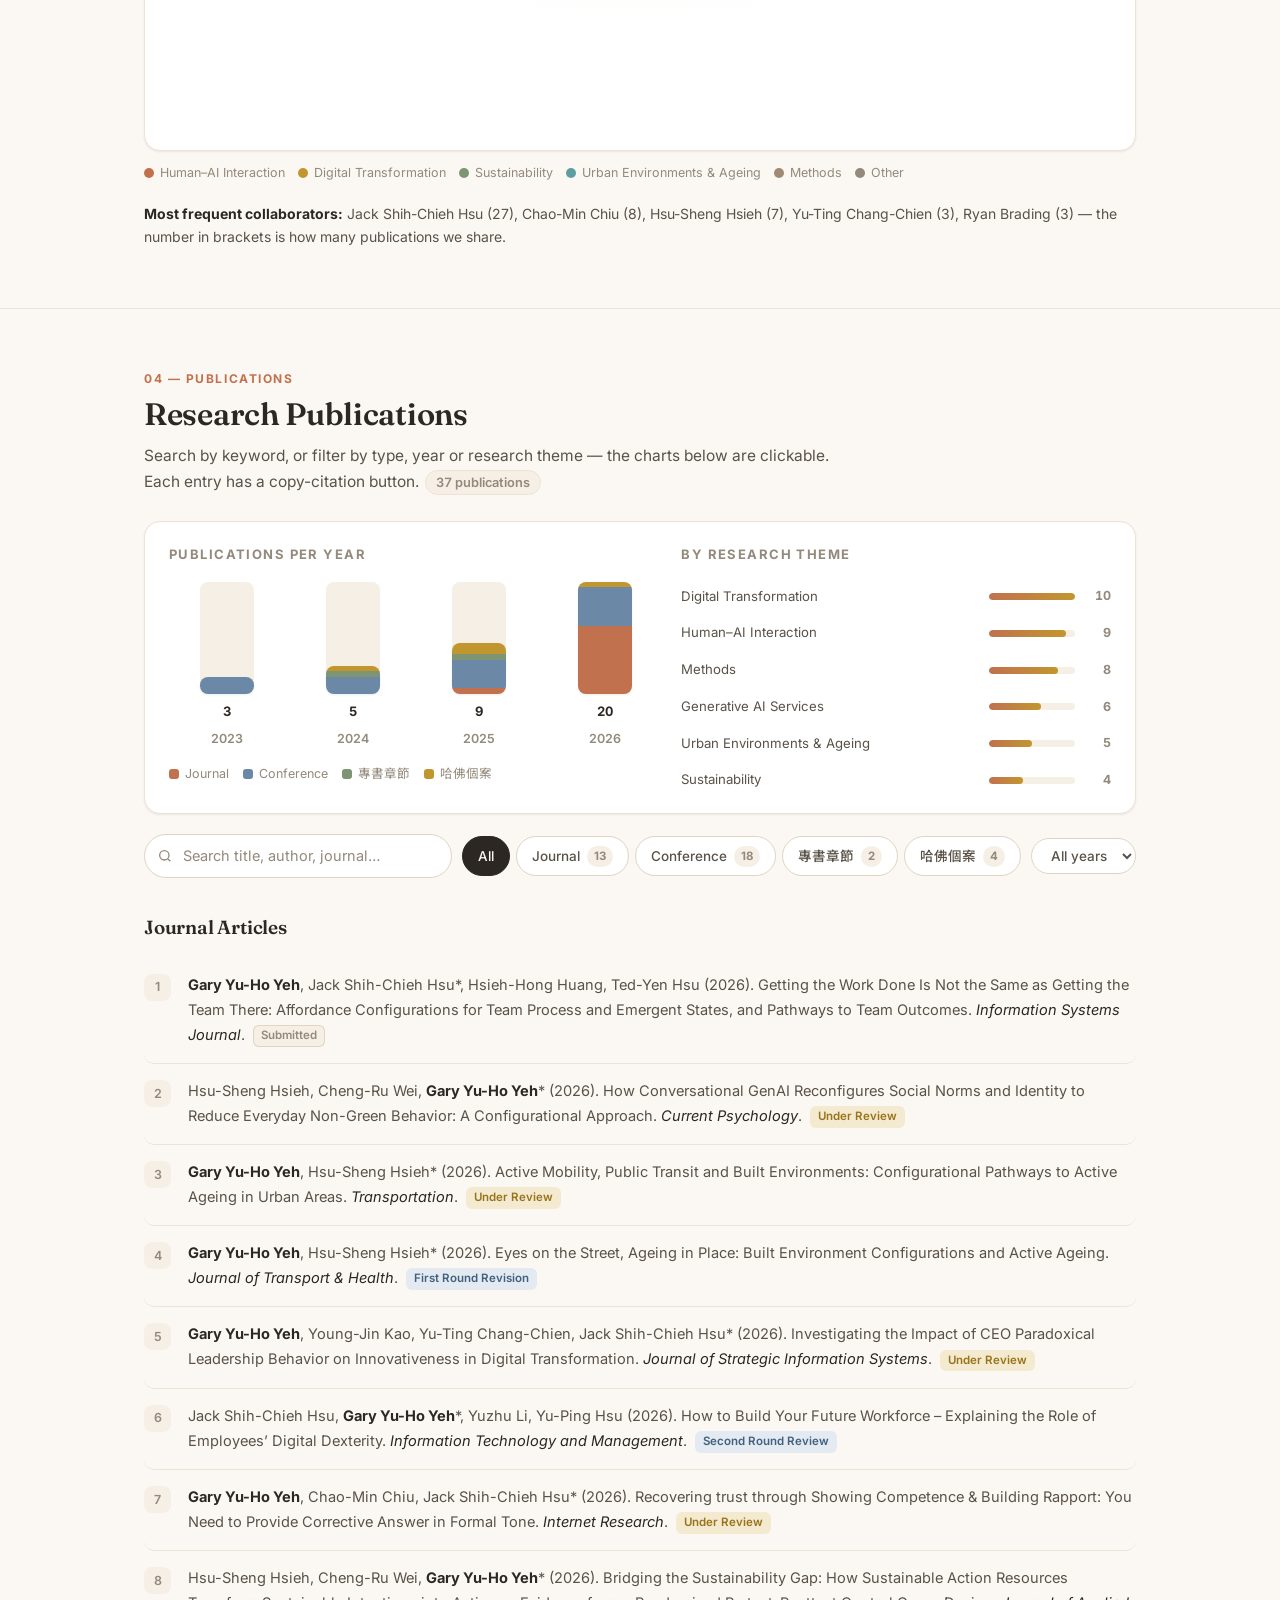
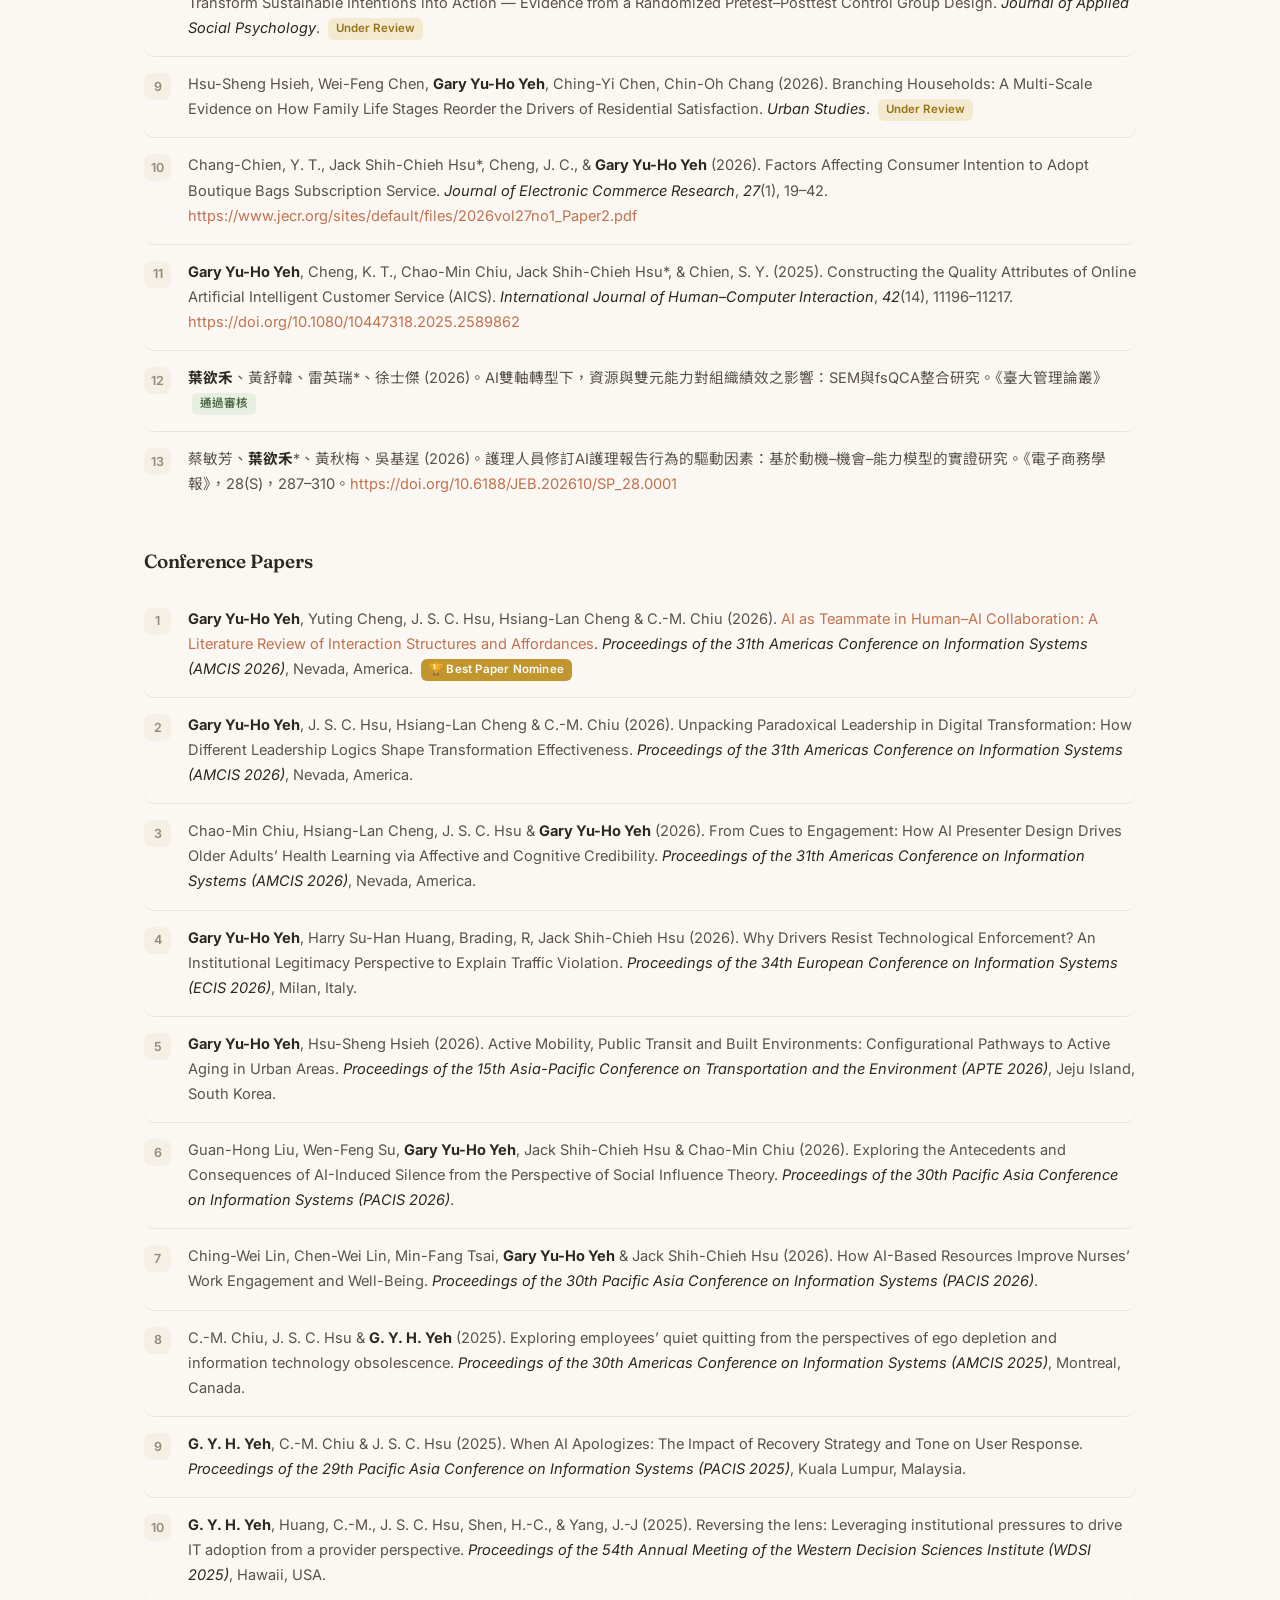
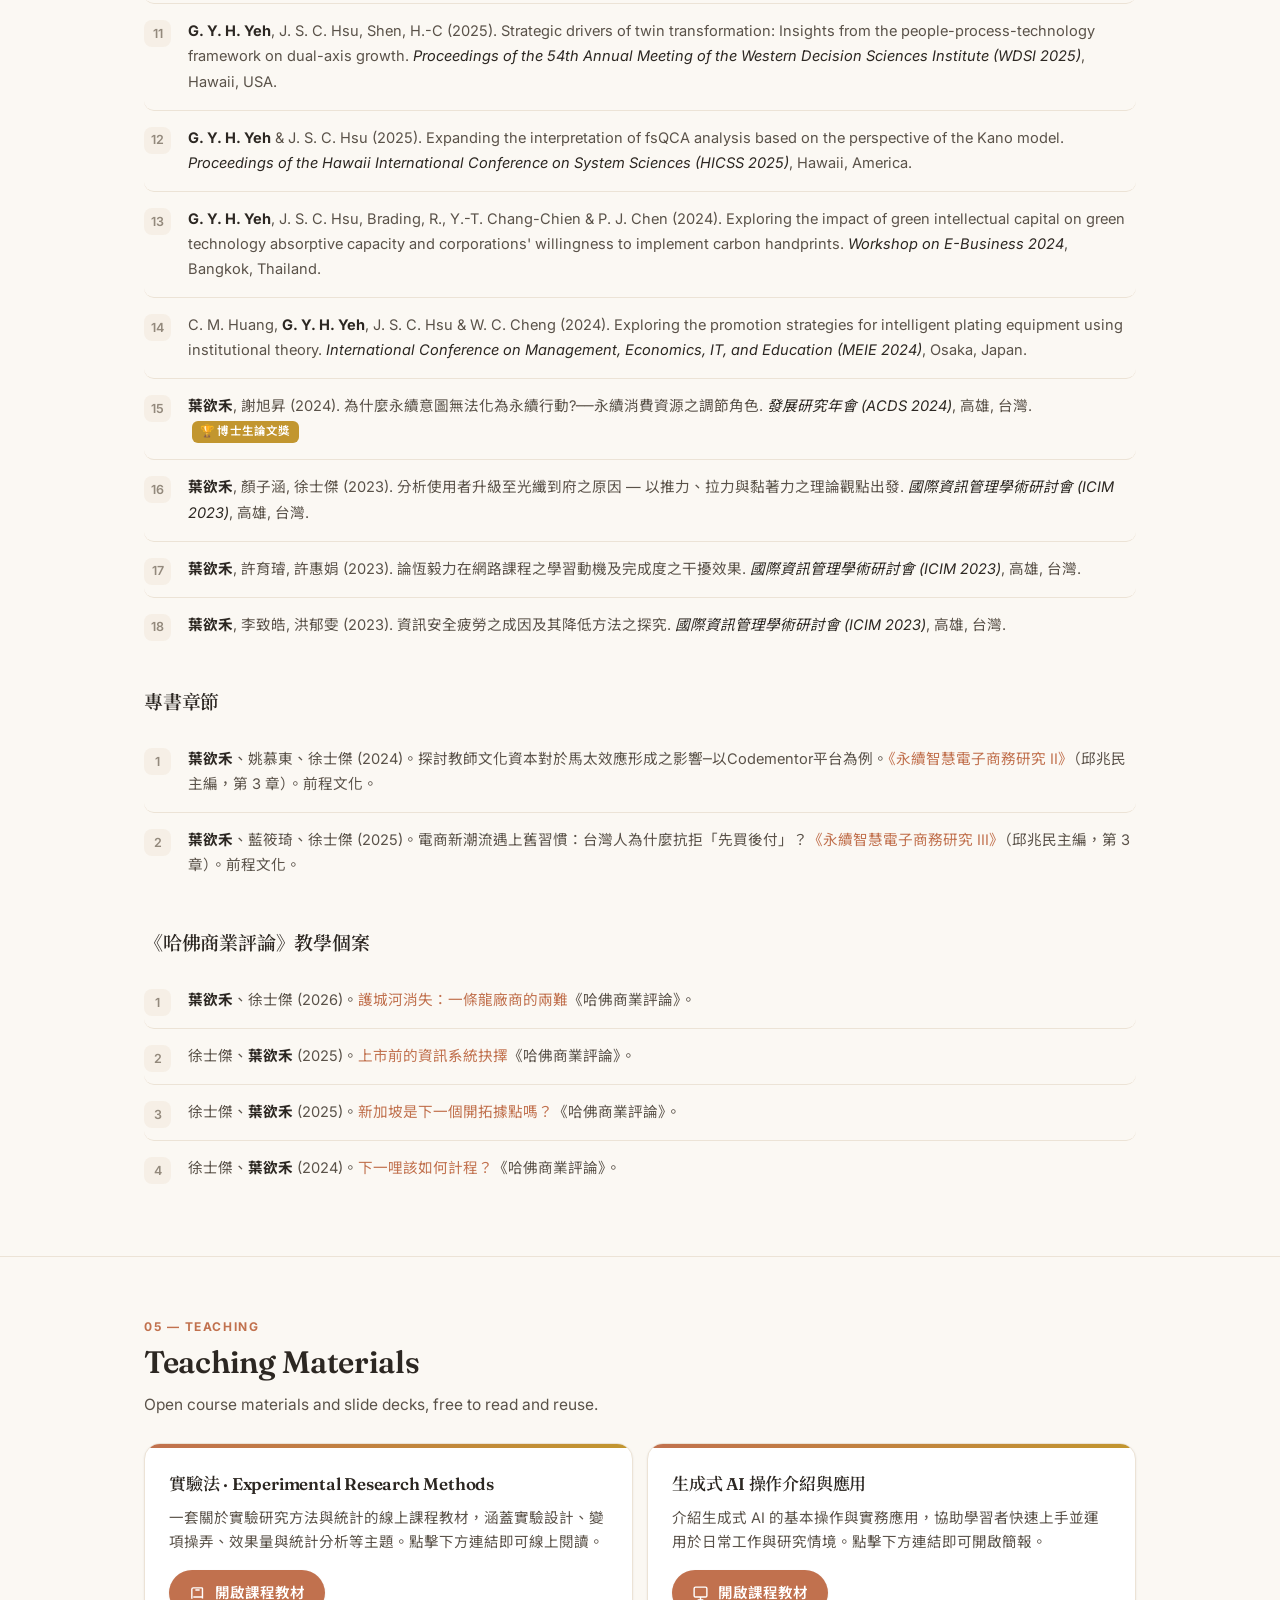
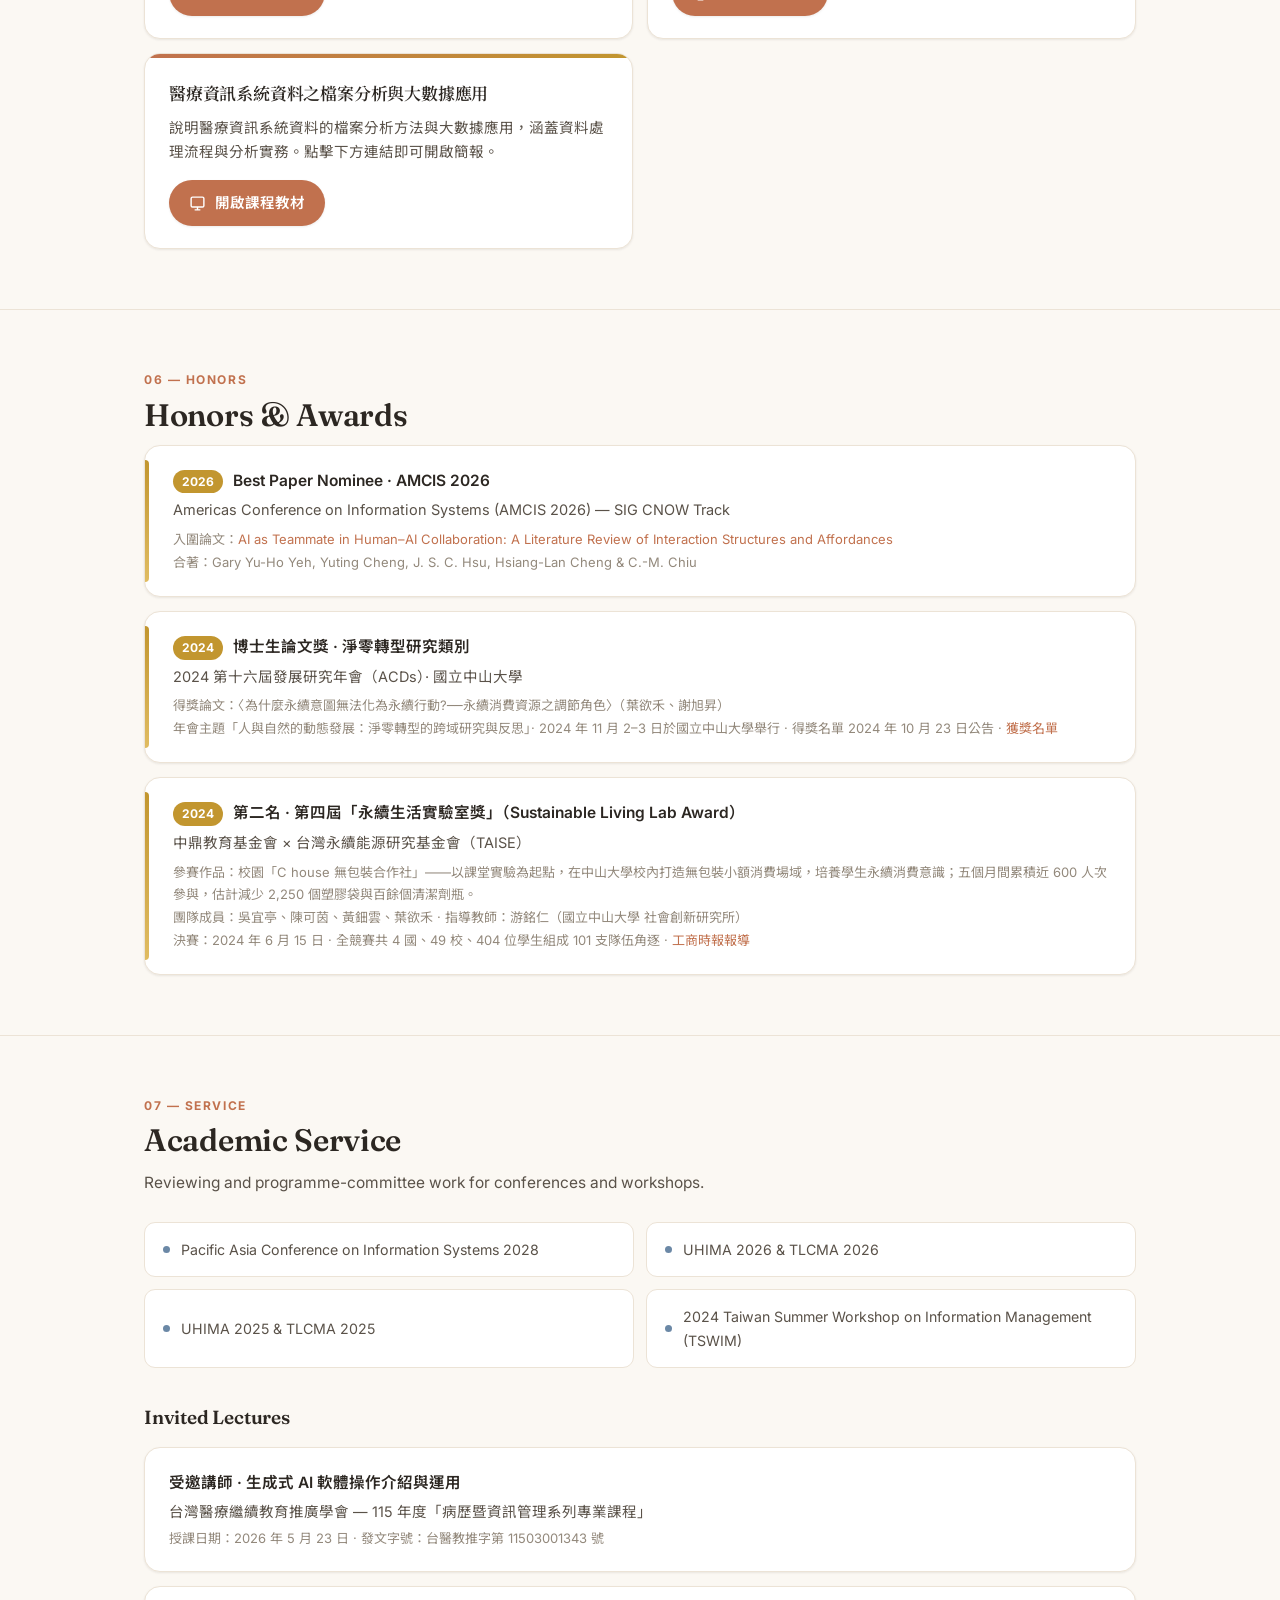
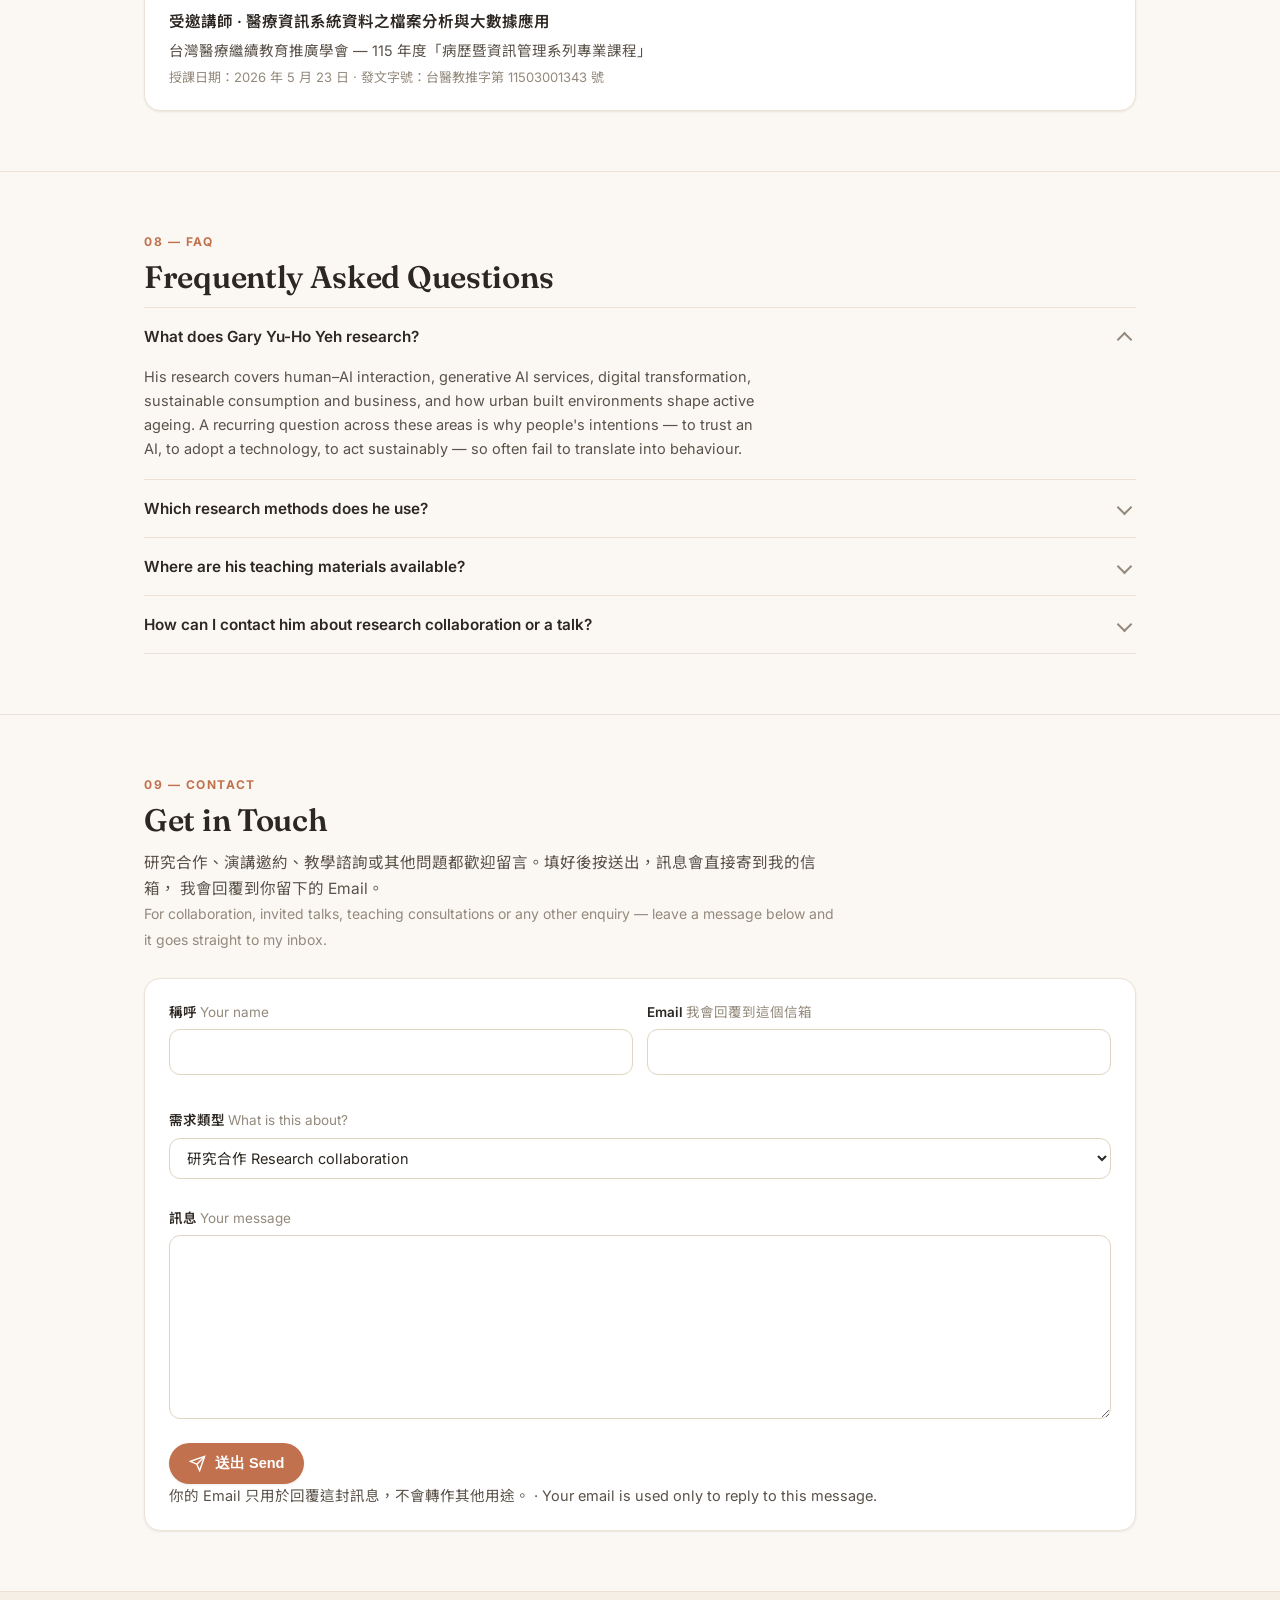
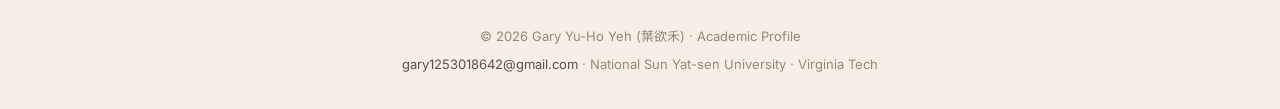
==== commit 8c5e1dc7: "Restore the ACDs 2024 doctoral paper award The award was added, then silently reverted by the next r" ====
--- a/index.html
+++ b/index.html
@@ -97,6 +97,11 @@
         "Visiting Scholar in Business Information Technology"
       ],
       "description": "Gary Yu-Ho Yeh (葉欲禾) is a PhD candidate in Information Management at National Sun Yat-sen University and a visiting scholar in Business Information Technology at Virginia Tech. He researches human–AI interaction, generative AI services, digital transformation and sustainability, combining experimental methods with fuzzy-set qualitative comparative analysis (fsQCA).",
+      "award": [
+        "Best Paper Nominee, Americas Conference on Information Systems (AMCIS) 2026",
+        "博士生論文獎（淨零轉型研究類別）, 2024 第十六屆發展研究年會 ACDs — Doctoral Student Paper Award, Net-Zero Transition category, 16th Annual Conference on Development Studies (2024)",
+        "第二名, 第四屆永續生活實驗室獎 — Second Place, 4th Sustainable Living Lab Award (CTCI Education Foundation & TAISE, 2024)"
+      ],
       "affiliation": [
         {
           "@type": "CollegeOrUniversity",
@@ -646,7 +651,8 @@
             "isPartOf": {
               "@type": "CreativeWork",
               "name": "發展研究年會 (ACDS 2024)"
-            }
+            },
+            "creativeWorkStatus": "博士生論文獎"
           }
         },
         {
@@ -2036,7 +2042,7 @@
           <li data-type="conference" data-year="2025" data-topics="method" data-authors="Gary Yu-Ho Yeh|Jack Shih-Chieh Hsu">G. Y. H. Yeh &amp; J. S. C. Hsu (2025). Expanding the interpretation of fsQCA analysis based on the perspective of the Kano model. <em>Proceedings of the Hawaii International Conference on System Sciences (HICSS 2025)</em>, Hawaii, America.</li>
           <li data-type="conference" data-year="2024" data-topics="sustain" data-authors="Gary Yu-Ho Yeh|Jack Shih-Chieh Hsu|Ryan Brading|Yu-Ting Chang-Chien|P. J. Chen">G. Y. H. Yeh, J. S. C. Hsu, Brading, R., Y.-T. Chang-Chien &amp; P. J. Chen (2024). Exploring the impact of green intellectual capital on green technology absorptive capacity and corporations' willingness to implement carbon handprints. <em>Workshop on E-Business 2024</em>, Bangkok, Thailand.</li>
           <li data-type="conference" data-year="2024" data-topics="dx" data-authors="C.-M. Huang|Gary Yu-Ho Yeh|Jack Shih-Chieh Hsu|W. C. Cheng">C. M. Huang, G. Y. H. Yeh, J. S. C. Hsu &amp; W. C. Cheng (2024). Exploring the promotion strategies for intelligent plating equipment using institutional theory. <em>International Conference on Management, Economics, IT, and Education (MEIE 2024)</em>, Osaka, Japan.</li>
-          <li data-type="conference" data-year="2024" data-topics="sustain" data-authors="Gary Yu-Ho Yeh|Hsu-Sheng Hsieh">葉欲禾, 謝旭昇 (2024). 為什麼永續意圖無法化為永續行動?──永續消費資源之調節角色. <em>發展研究年會 (ACDS 2024)</em>, 高雄, 台灣.</li>
+          <li data-type="conference" data-year="2024" data-topics="sustain" data-authors="Gary Yu-Ho Yeh|Hsu-Sheng Hsieh">葉欲禾, 謝旭昇 (2024). 為什麼永續意圖無法化為永續行動?──永續消費資源之調節角色. <em>發展研究年會 (ACDS 2024)</em>, 高雄, 台灣. <span class="status-tag st-award">🏆 博士生論文獎</span></li>
           <li data-type="conference" data-year="2023" data-topics="dx" data-authors="Gary Yu-Ho Yeh|顏子涵|Jack Shih-Chieh Hsu">葉欲禾, 顏子涵, 徐士傑 (2023). 分析使用者升級至光纖到府之原因 — 以推力、拉力與黏著力之理論觀點出發. <em>國際資訊管理學術研討會 (ICIM 2023)</em>, 高雄, 台灣.</li>
           <li data-type="conference" data-year="2023" data-authors="Gary Yu-Ho Yeh|許育璿|許惠娟">葉欲禾, 許育璿, 許惠娟 (2023). 論恆毅力在網路課程之學習動機及完成度之干擾效果. <em>國際資訊管理學術研討會 (ICIM 2023)</em>, 高雄, 台灣.</li>
           <li data-type="conference" data-year="2023" data-authors="Gary Yu-Ho Yeh|李致皓|洪郁雯">葉欲禾, 李致皓, 洪郁雯 (2023). 資訊安全疲勞之成因及其降低方法之探究. <em>國際資訊管理學術研討會 (ICIM 2023)</em>, 高雄, 台灣.</li>
@@ -2136,6 +2142,20 @@
         <div class="honor-note">
           入圍論文：<a href="https://aisel.aisnet.org/amcis2026/sigcnow/sigcnow/10/" target="_blank" rel="noopener">AI as Teammate in Human–AI Collaboration: A Literature Review of Interaction Structures and Affordances</a><br>
           合著：Gary Yu-Ho Yeh, Yuting Cheng, J. S. C. Hsu, Hsiang-Lan Cheng &amp; C.-M. Chiu
+        </div>
+      </div>
+
+      <div class="card" data-reveal>
+        <div class="honor-head">
+          <span class="honor-yr">2024</span>
+          <span class="honor-title">博士生論文獎 · 淨零轉型研究類別</span>
+        </div>
+        <div class="honor-org">2024 第十六屆發展研究年會（ACDs）· 國立中山大學</div>
+        <div class="honor-note">
+          得獎論文：〈為什麼永續意圖無法化為永續行動?──永續消費資源之調節角色〉（葉欲禾、謝旭昇）<br>
+          年會主題「人與自然的動態發展：淨零轉型的跨域研究與反思」·
+          2024 年 11 月 2–3 日於國立中山大學舉行 · 得獎名單 2024 年 10 月 23 日公告 ·
+          <a href="https://tads2024tw.wixsite.com/tads/s-projects-side-by-side" target="_blank" rel="noopener">獲獎名單</a>
         </div>
       </div>
 
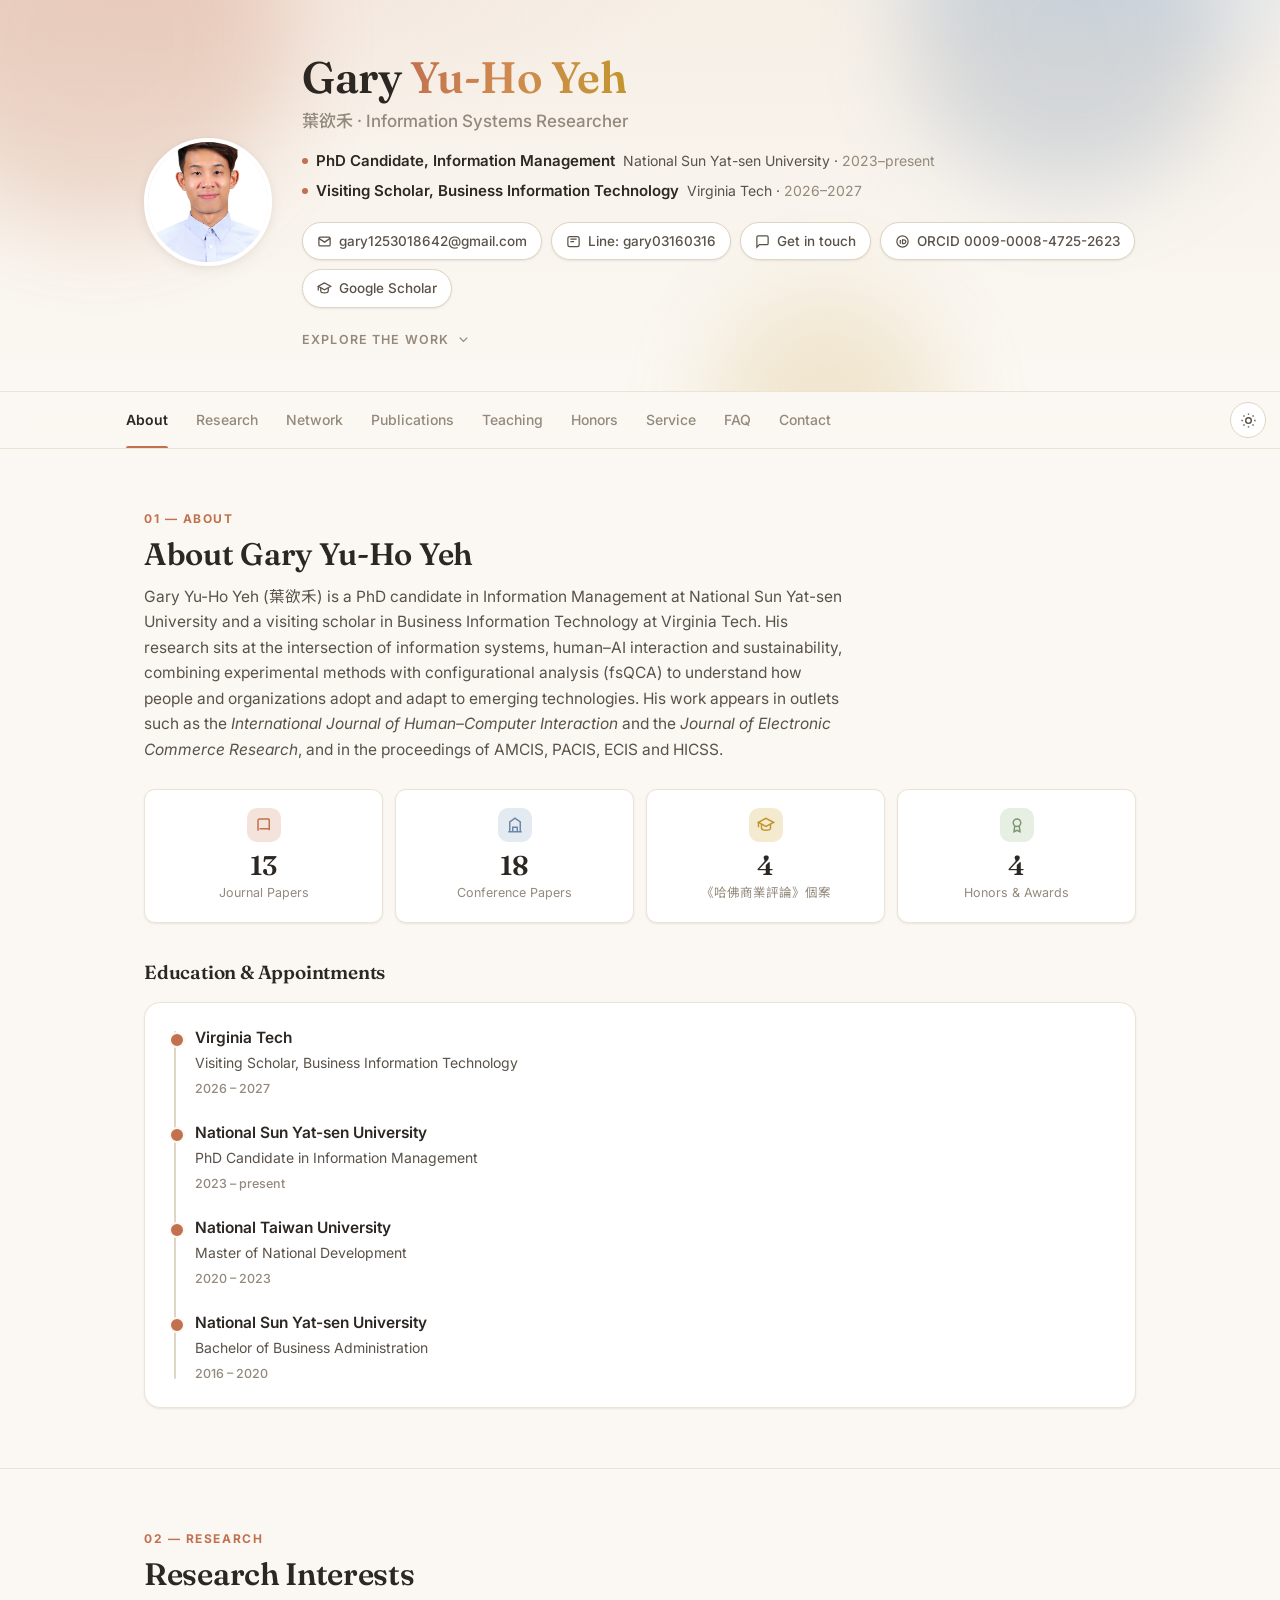
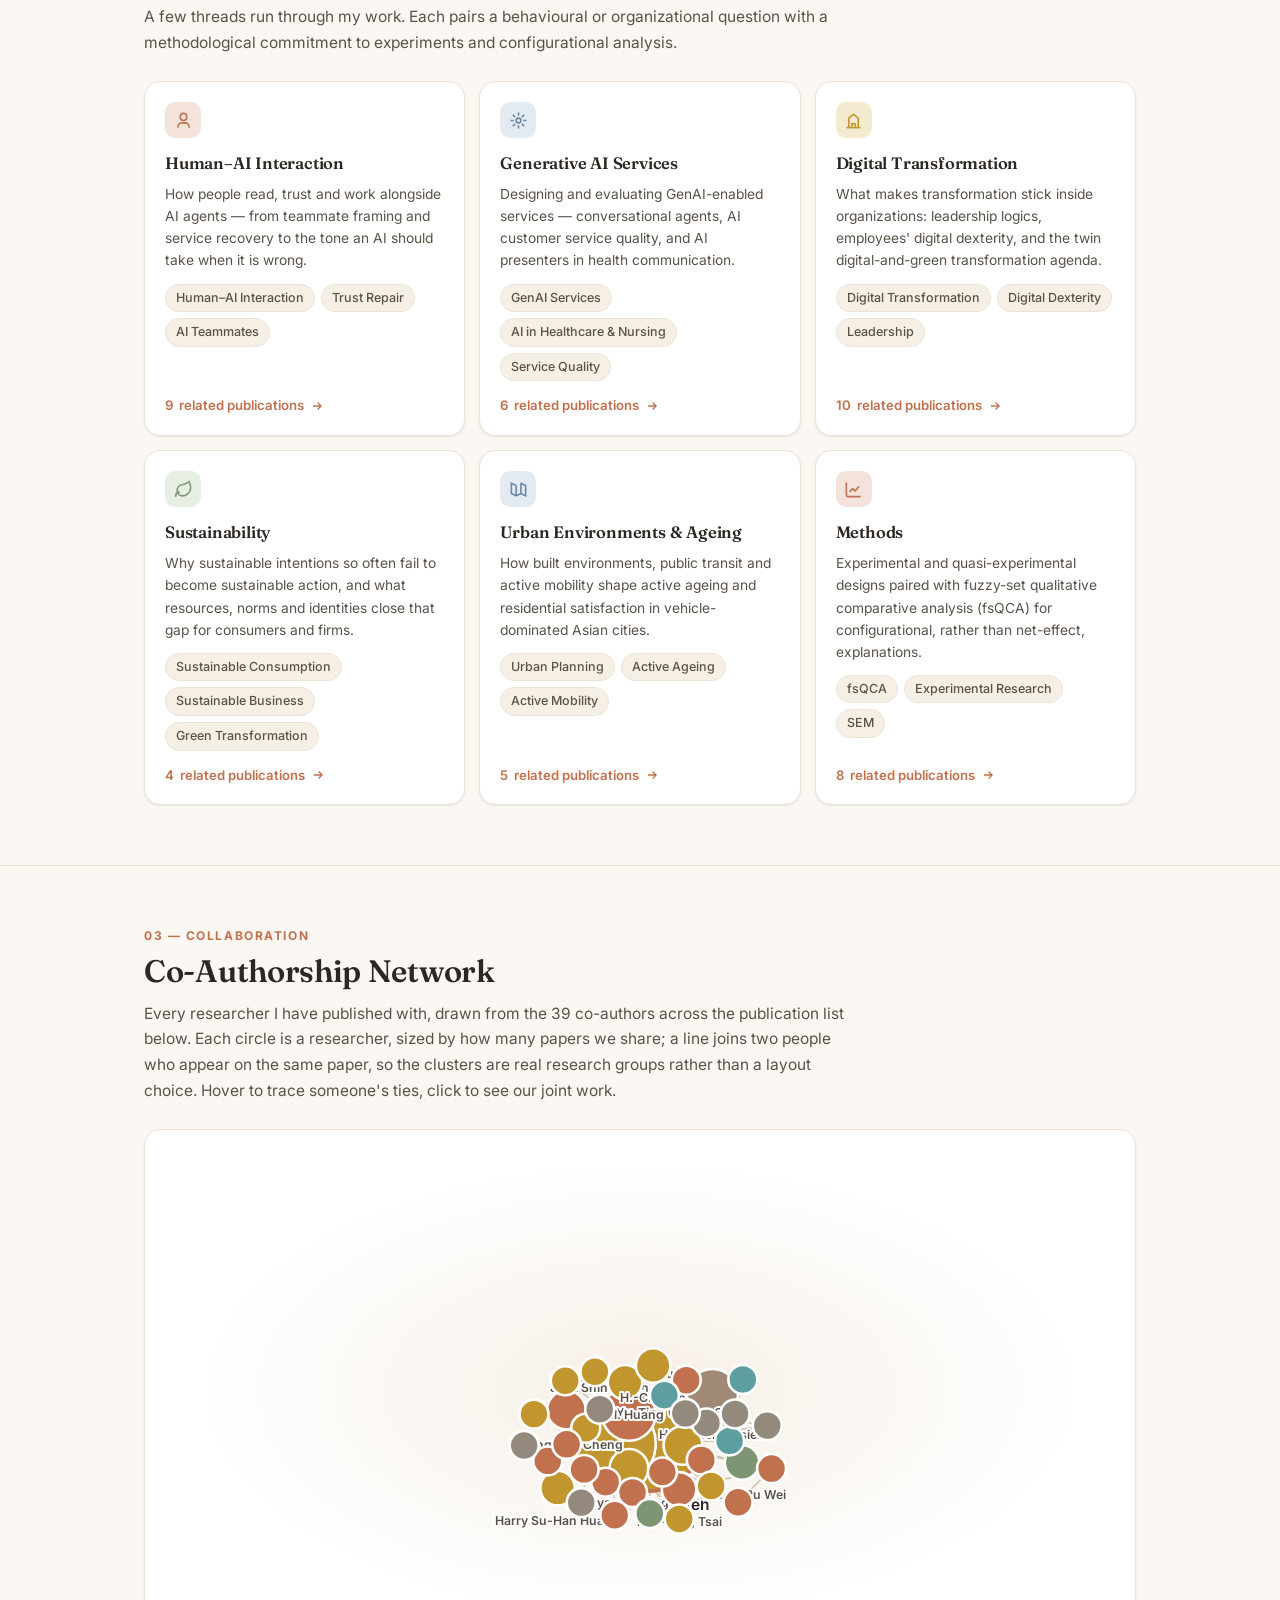
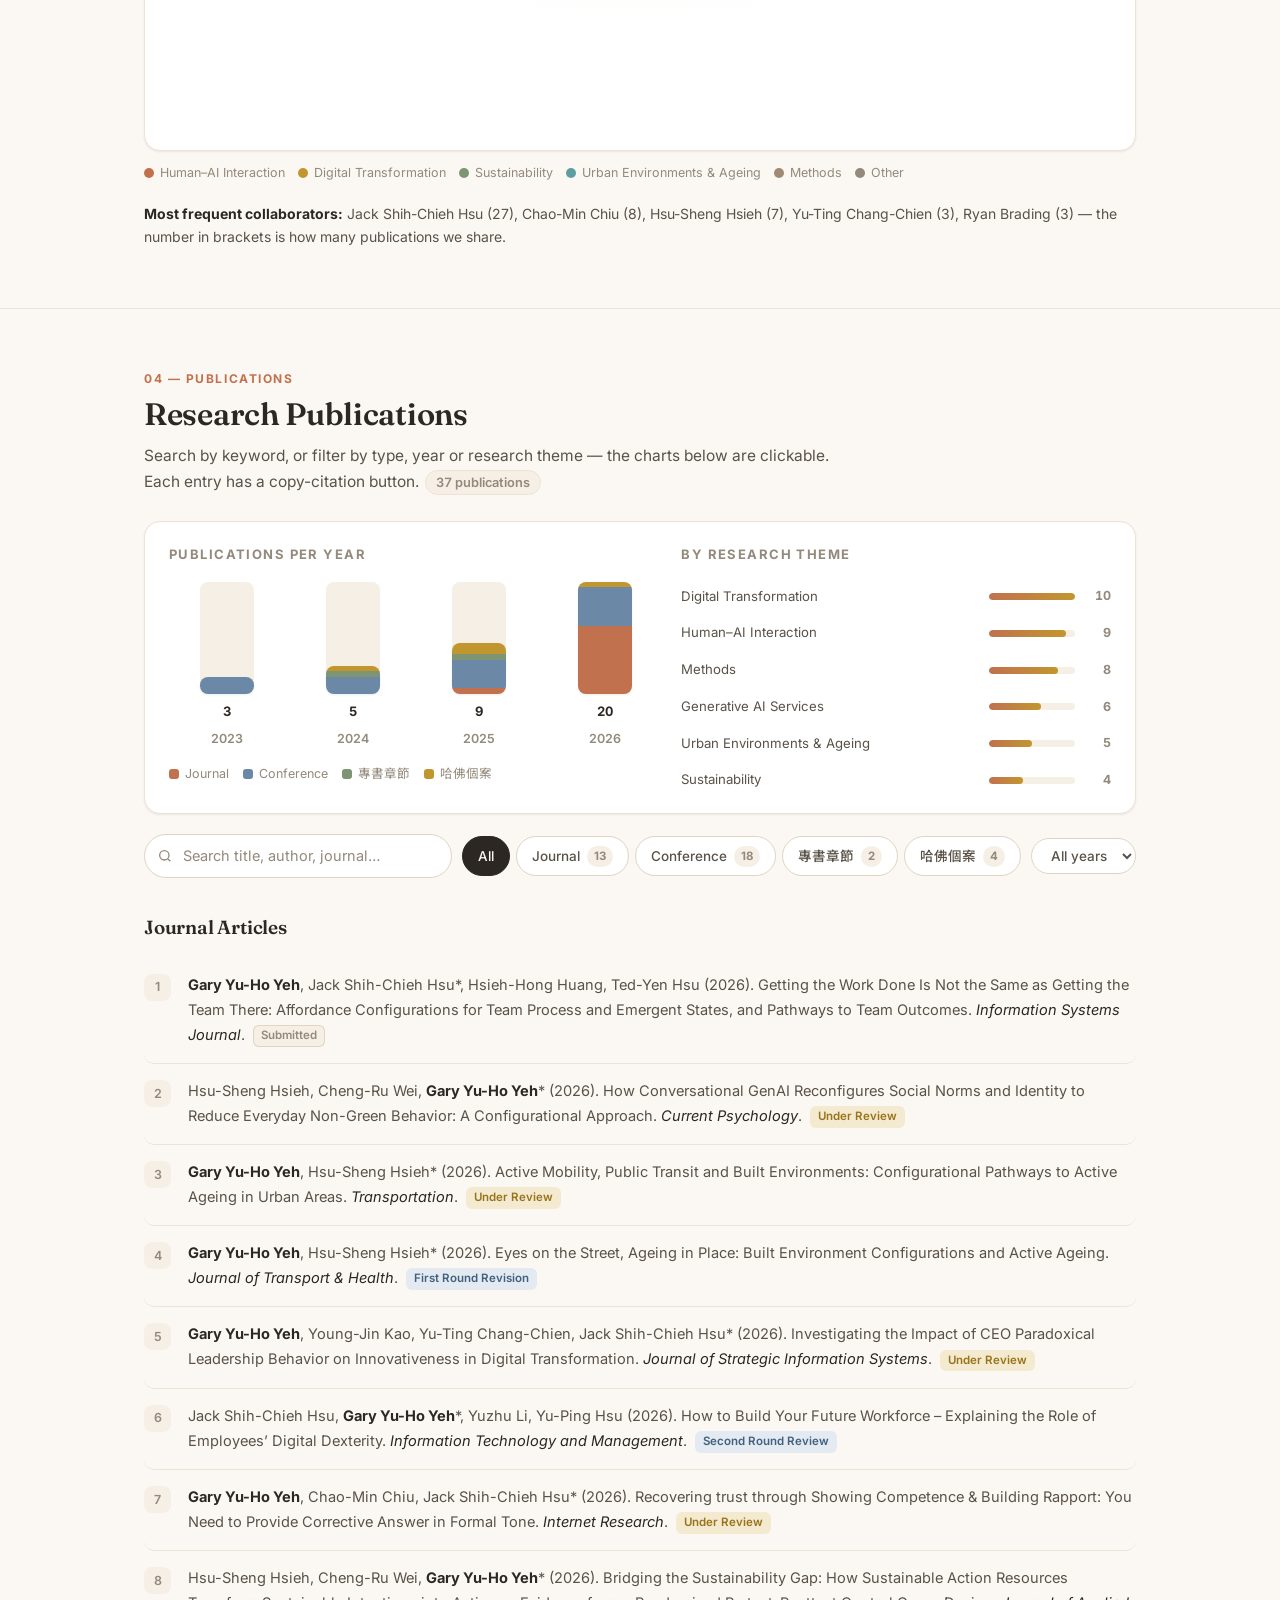
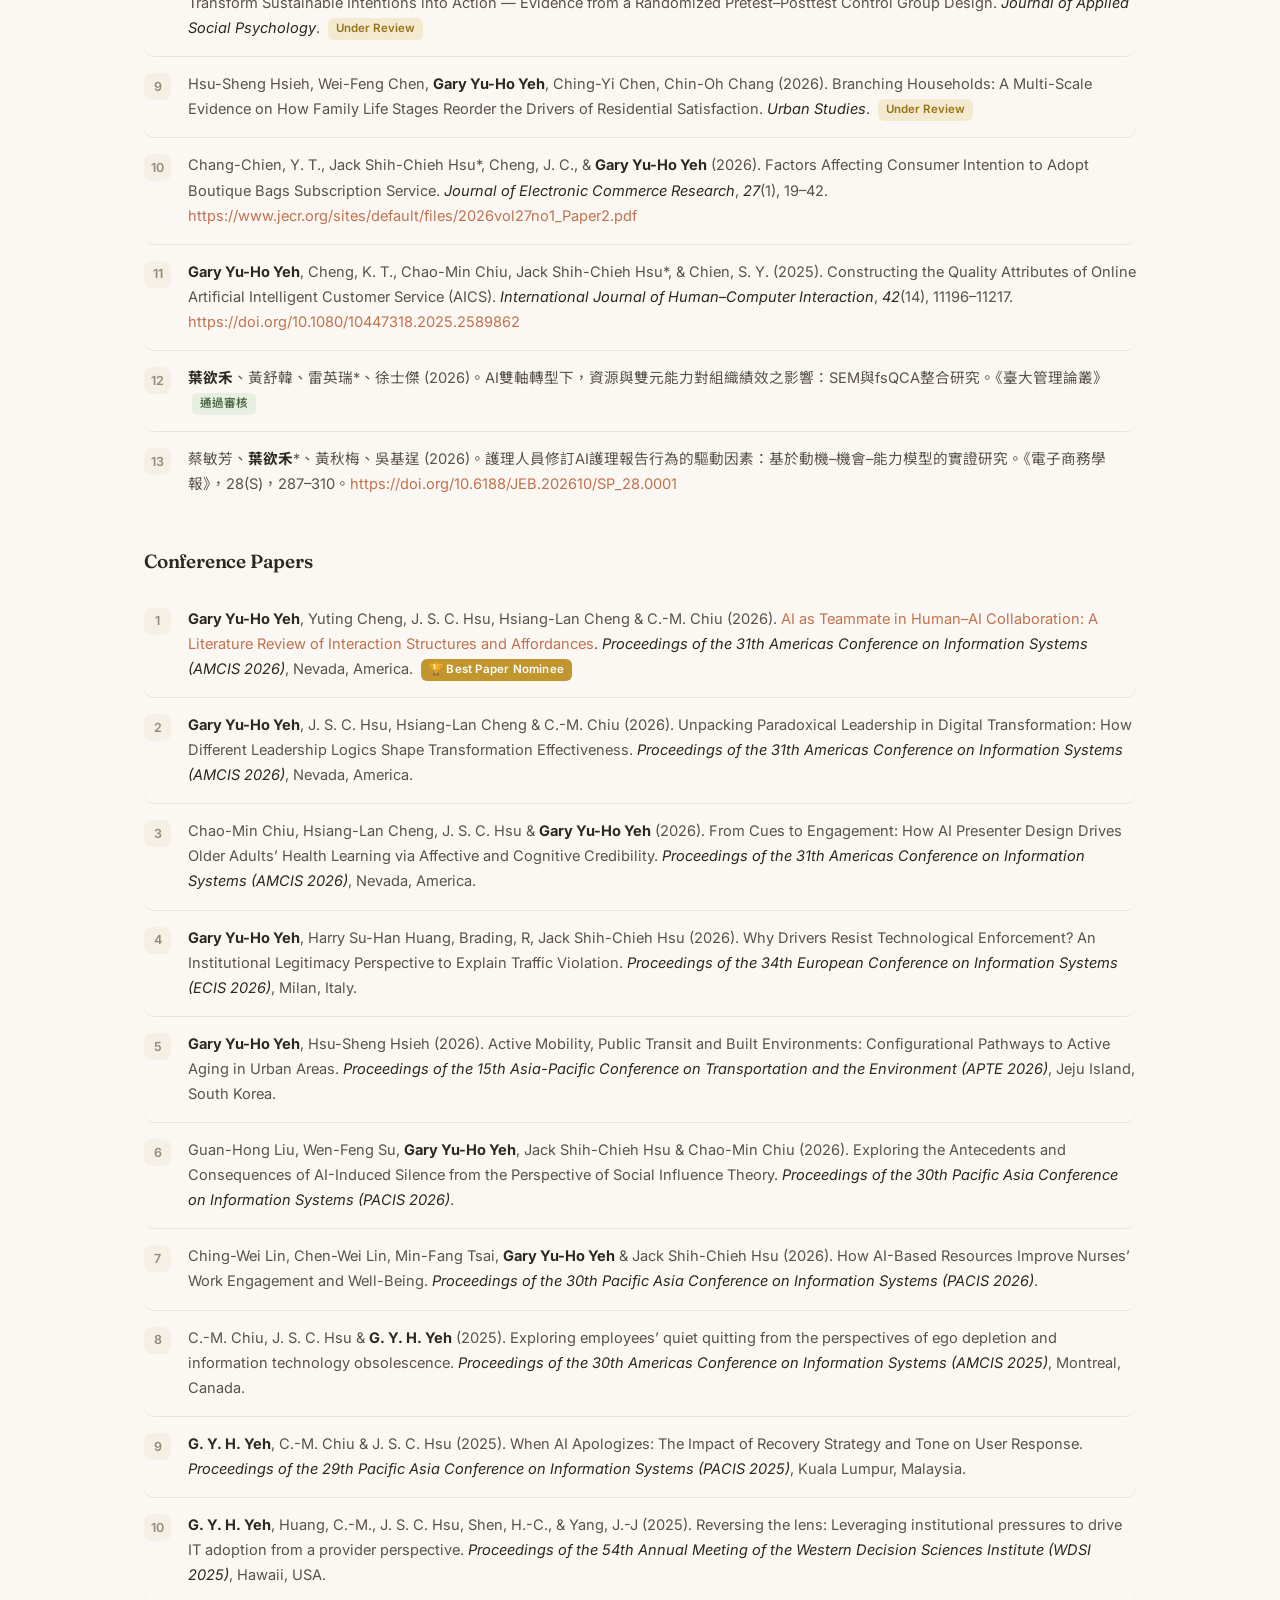
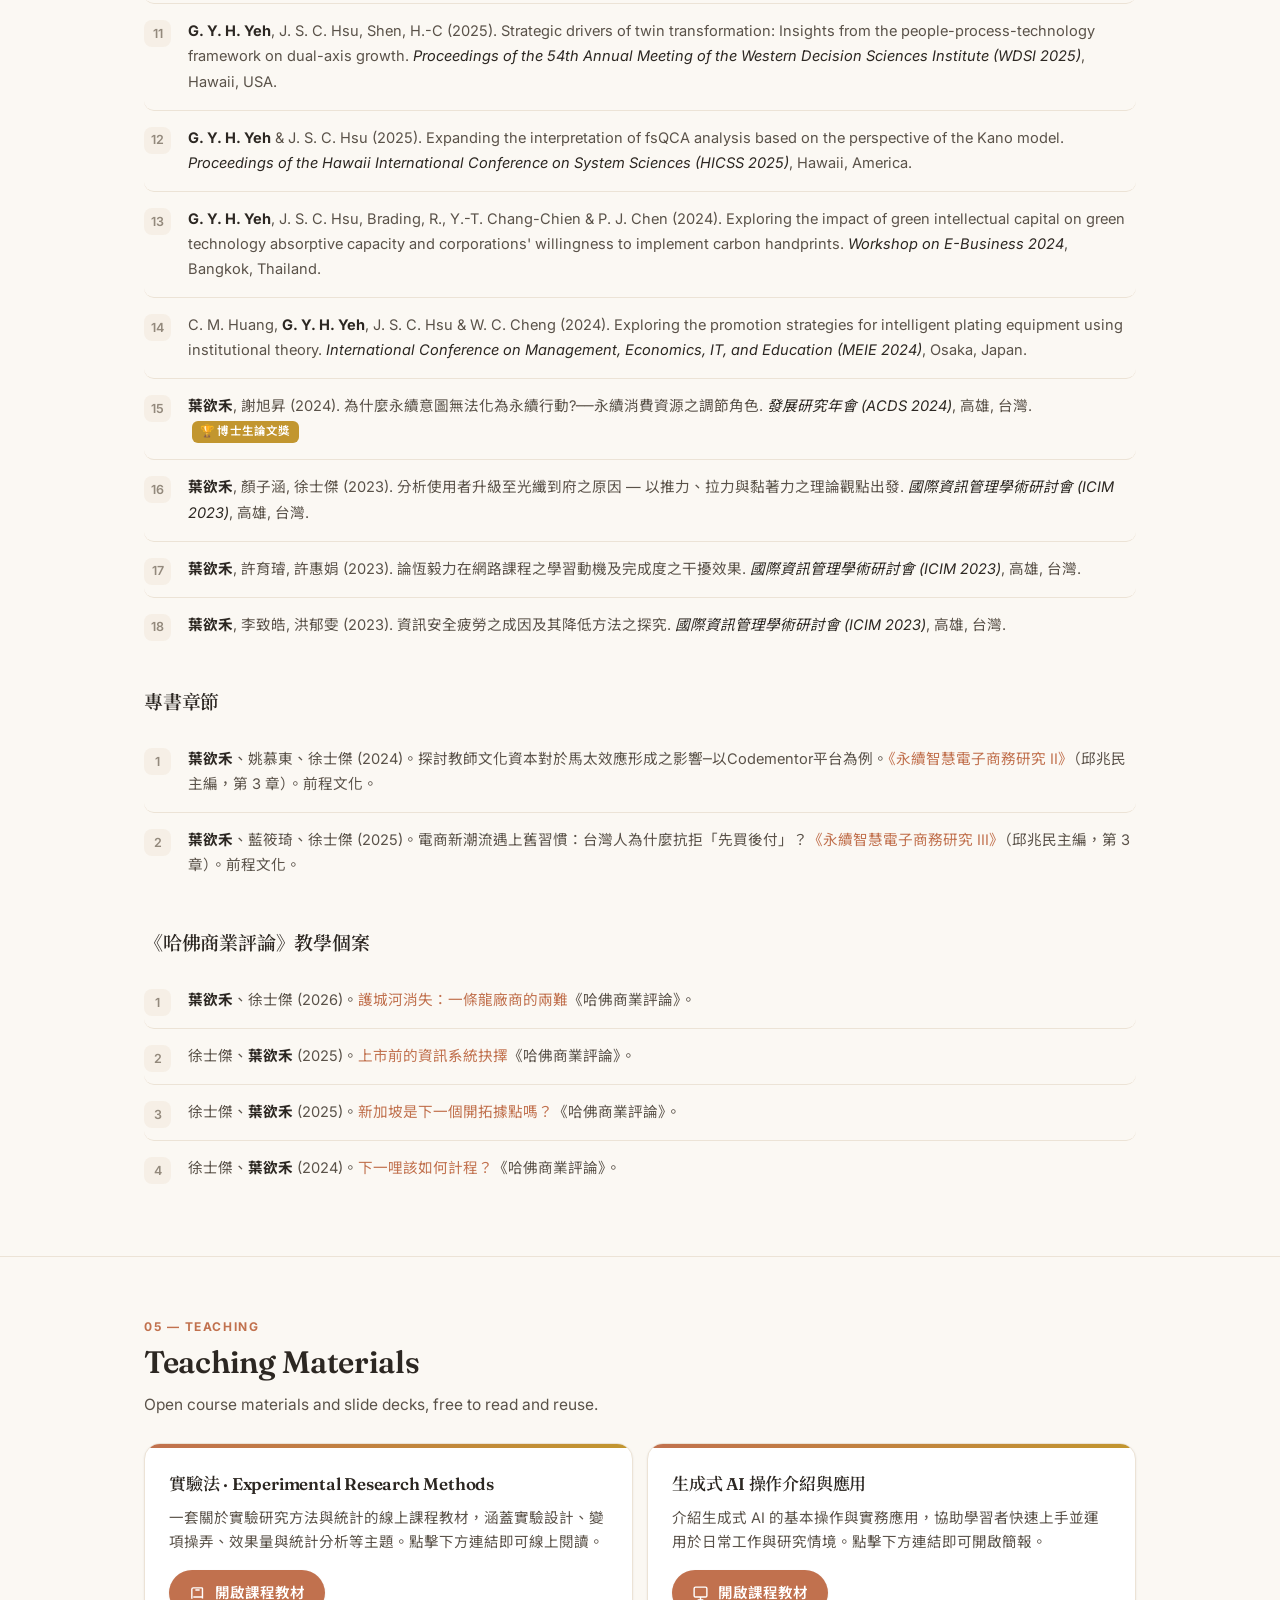
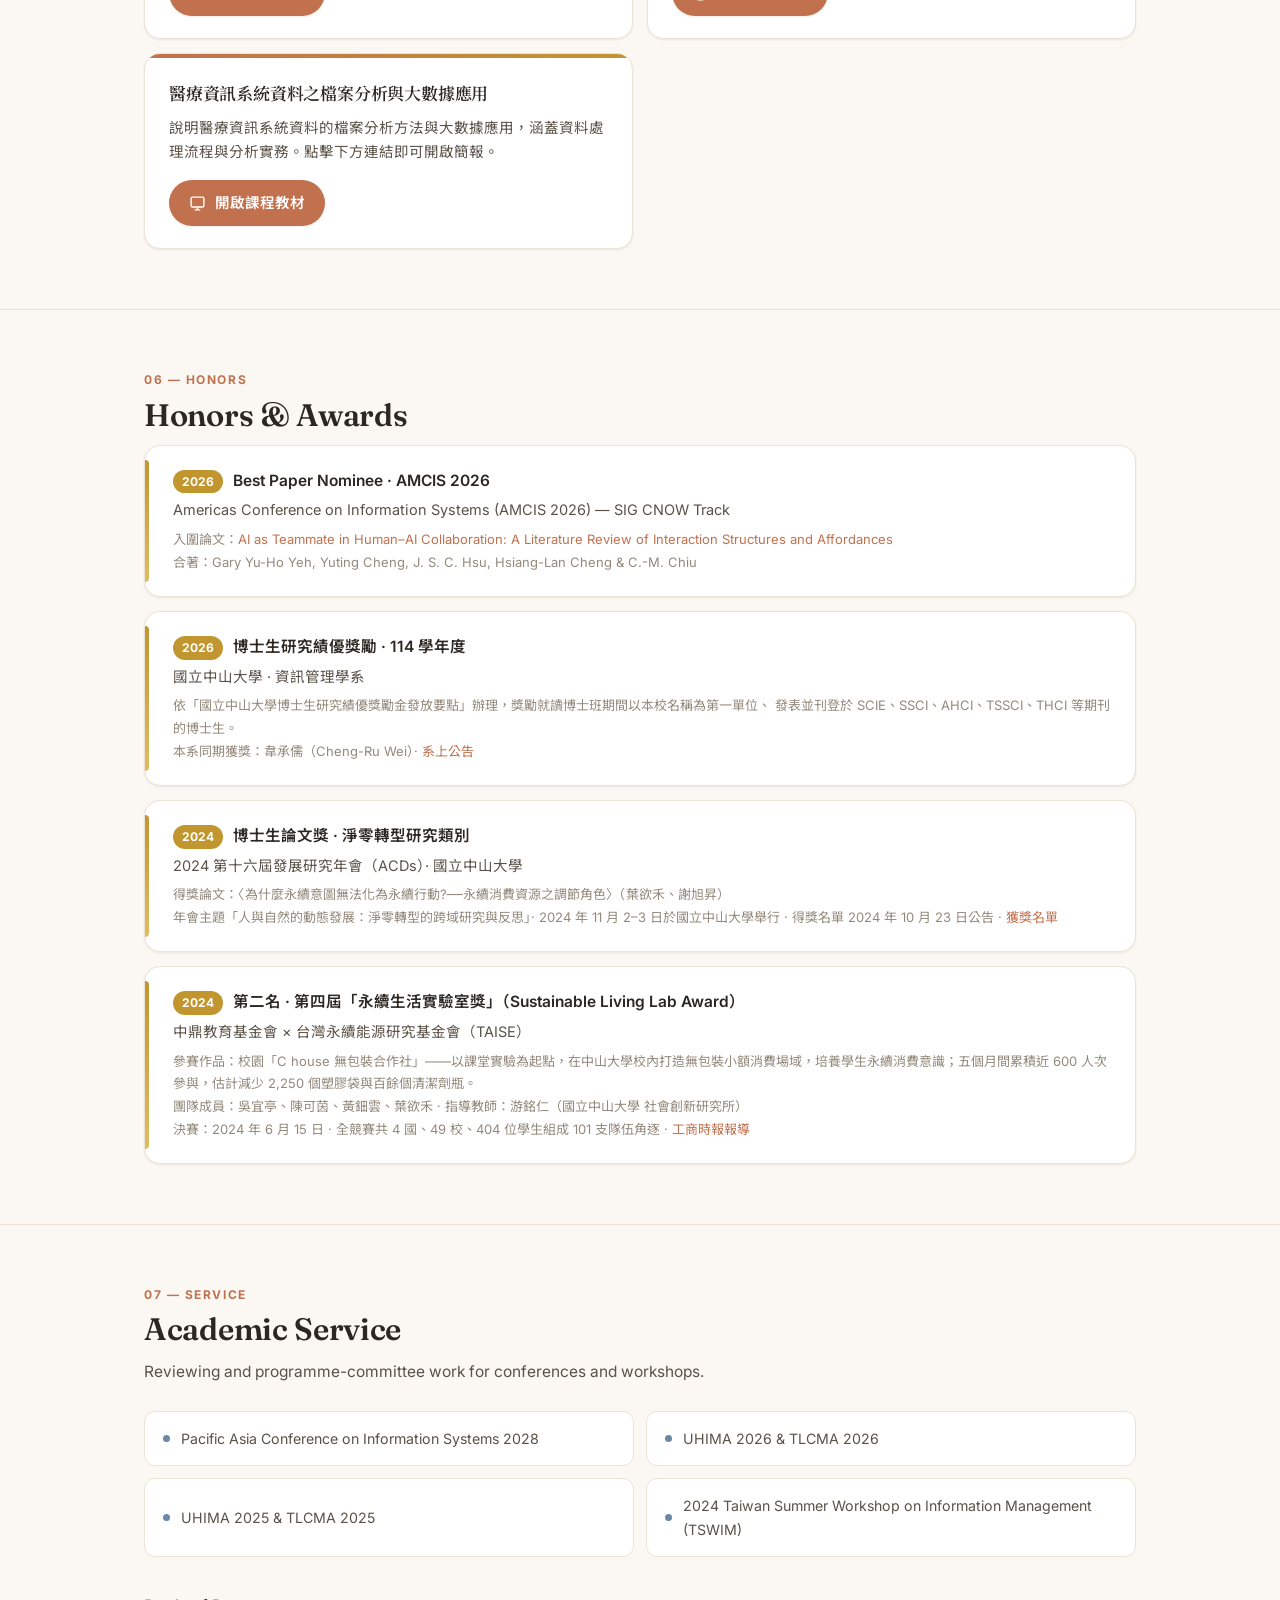
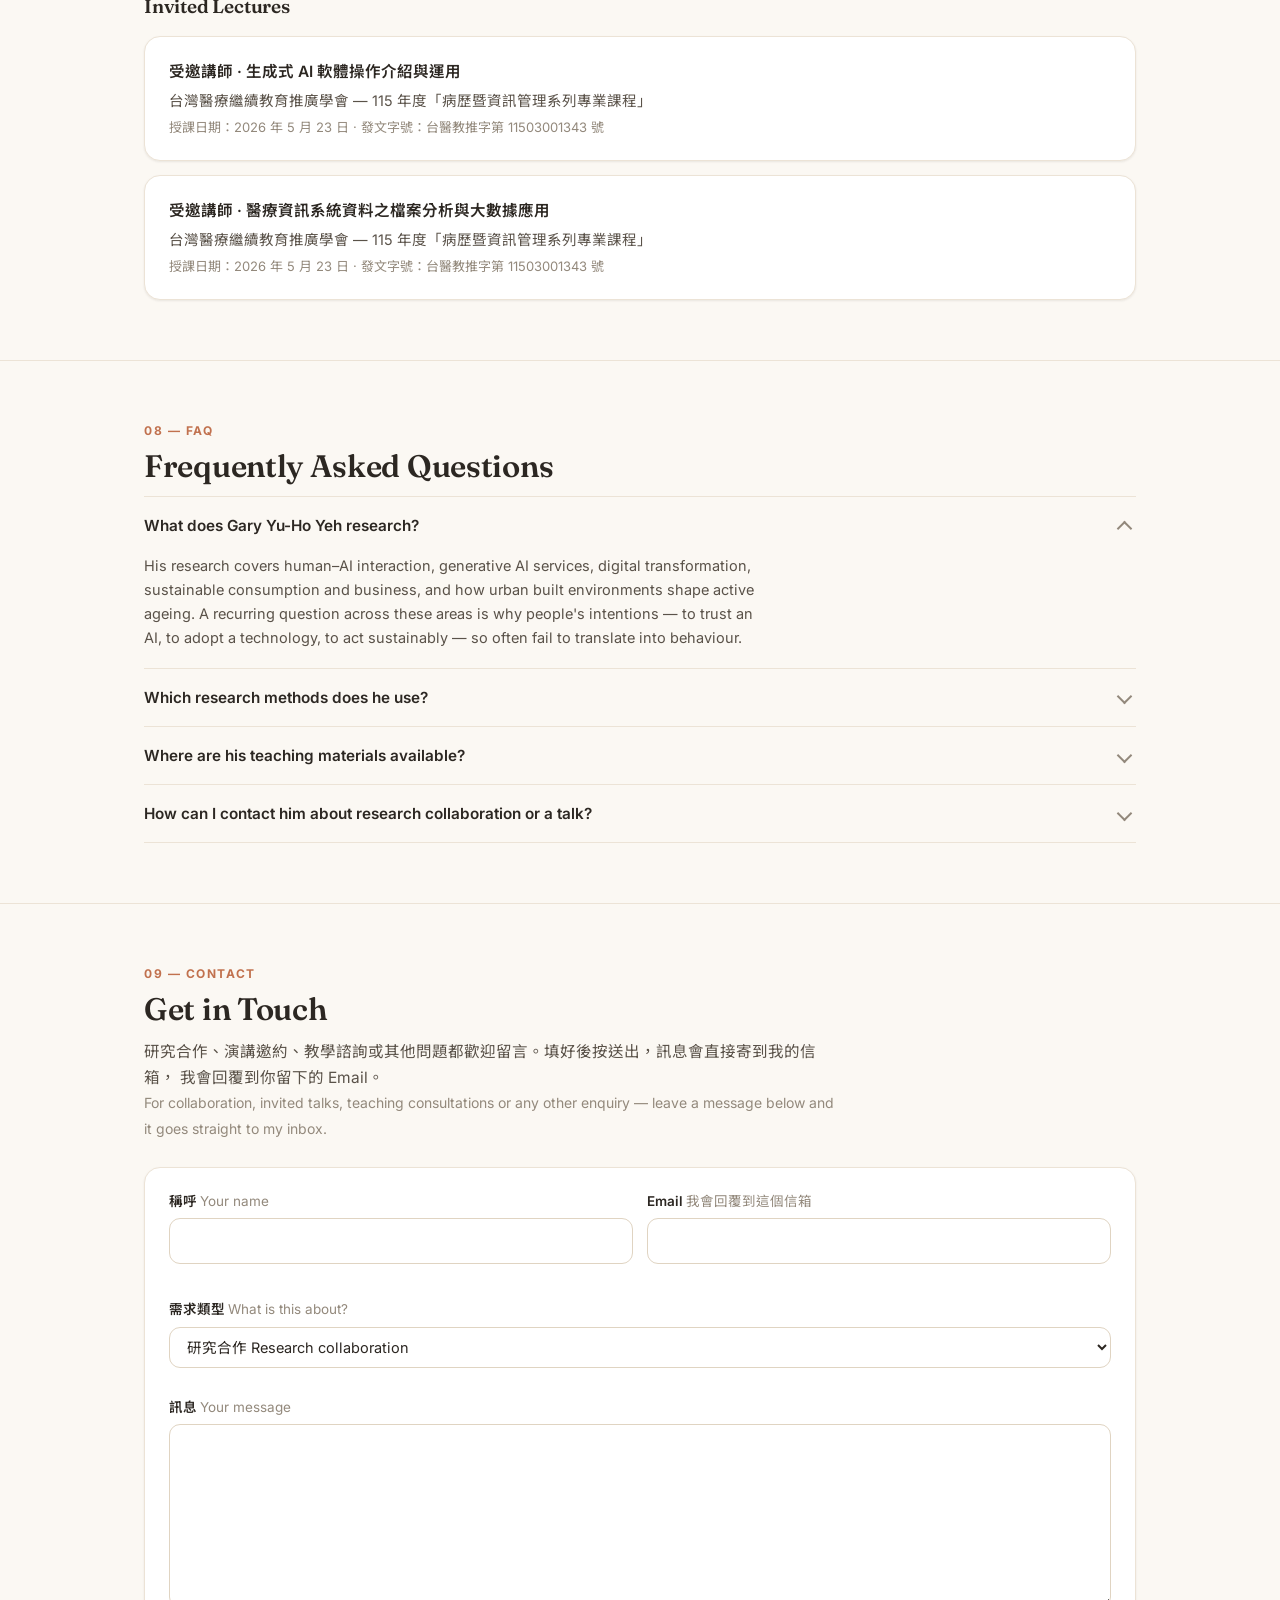
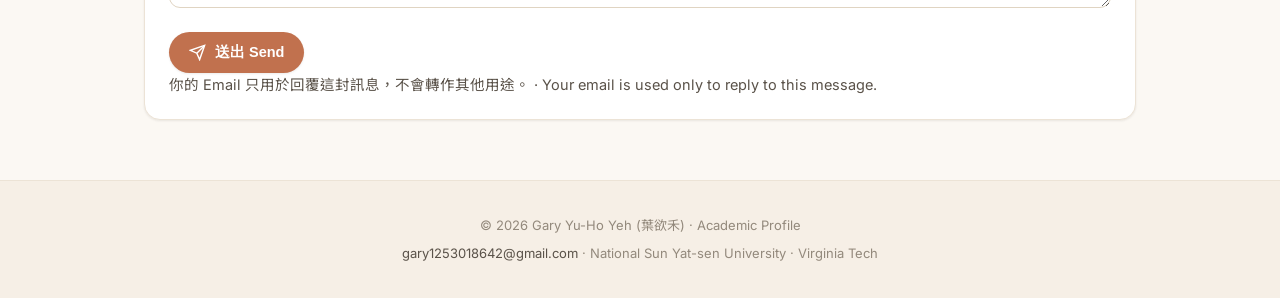
==== commit f99bd5e6: "Add the NSYSU doctoral research award An honours card for 114 學年度 博士生研究績優獎勵, with the award also lis" ====
--- a/index.html
+++ b/index.html
@@ -99,6 +99,7 @@
       "description": "Gary Yu-Ho Yeh (葉欲禾) is a PhD candidate in Information Management at National Sun Yat-sen University and a visiting scholar in Business Information Technology at Virginia Tech. He researches human–AI interaction, generative AI services, digital transformation and sustainability, combining experimental methods with fuzzy-set qualitative comparative analysis (fsQCA).",
       "award": [
         "Best Paper Nominee, Americas Conference on Information Systems (AMCIS) 2026",
+        "博士生研究績優獎勵, 國立中山大學 114 學年度 — Outstanding Doctoral Student Research Award, National Sun Yat-sen University (academic year 2025–2026)",
         "博士生論文獎（淨零轉型研究類別）, 2024 第十六屆發展研究年會 ACDs — Doctoral Student Paper Award, Net-Zero Transition category, 16th Annual Conference on Development Studies (2024)",
         "第二名, 第四屆永續生活實驗室獎 — Second Place, 4th Sustainable Living Lab Award (CTCI Education Foundation & TAISE, 2024)"
       ],
@@ -2147,6 +2148,20 @@
 
       <div class="card" data-reveal>
         <div class="honor-head">
+          <span class="honor-yr">2026</span>
+          <span class="honor-title">博士生研究績優獎勵 · 114 學年度</span>
+        </div>
+        <div class="honor-org">國立中山大學 · 資訊管理學系</div>
+        <div class="honor-note">
+          依「國立中山大學博士生研究績優獎勵金發放要點」辦理，獎勵就讀博士班期間以本校名稱為第一單位、
+          發表並刊登於 SCIE、SSCI、AHCI、TSSCI、THCI 等期刊的博士生。<br>
+          本系同期獲獎：韋承儒（Cheng-Ru Wei）·
+          <a href="https://web.mis.nsysu.edu.tw/p/406-1232-377905,r176.php?Lang=zh-tw" target="_blank" rel="noopener">系上公告</a>
+        </div>
+      </div>
+
+      <div class="card" data-reveal>
+        <div class="honor-head">
           <span class="honor-yr">2024</span>
           <span class="honor-title">博士生論文獎 · 淨零轉型研究類別</span>
         </div>
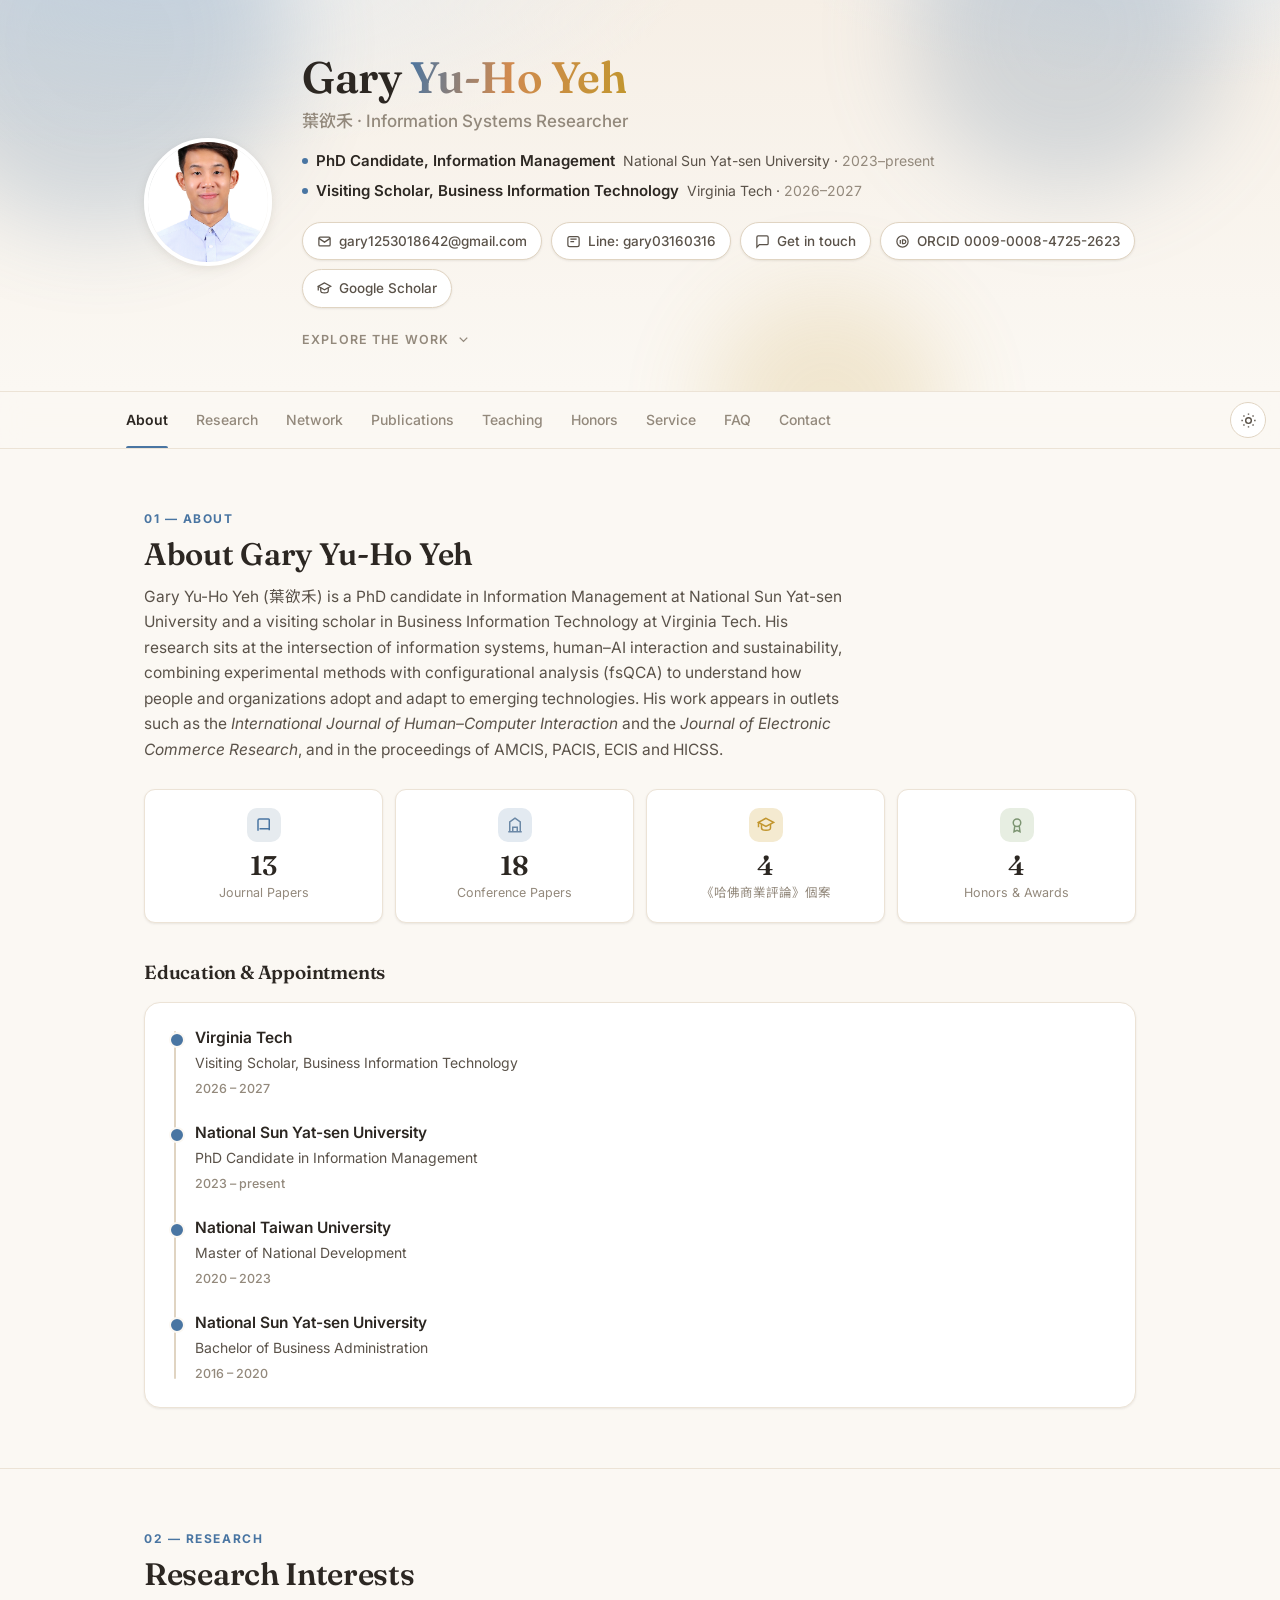
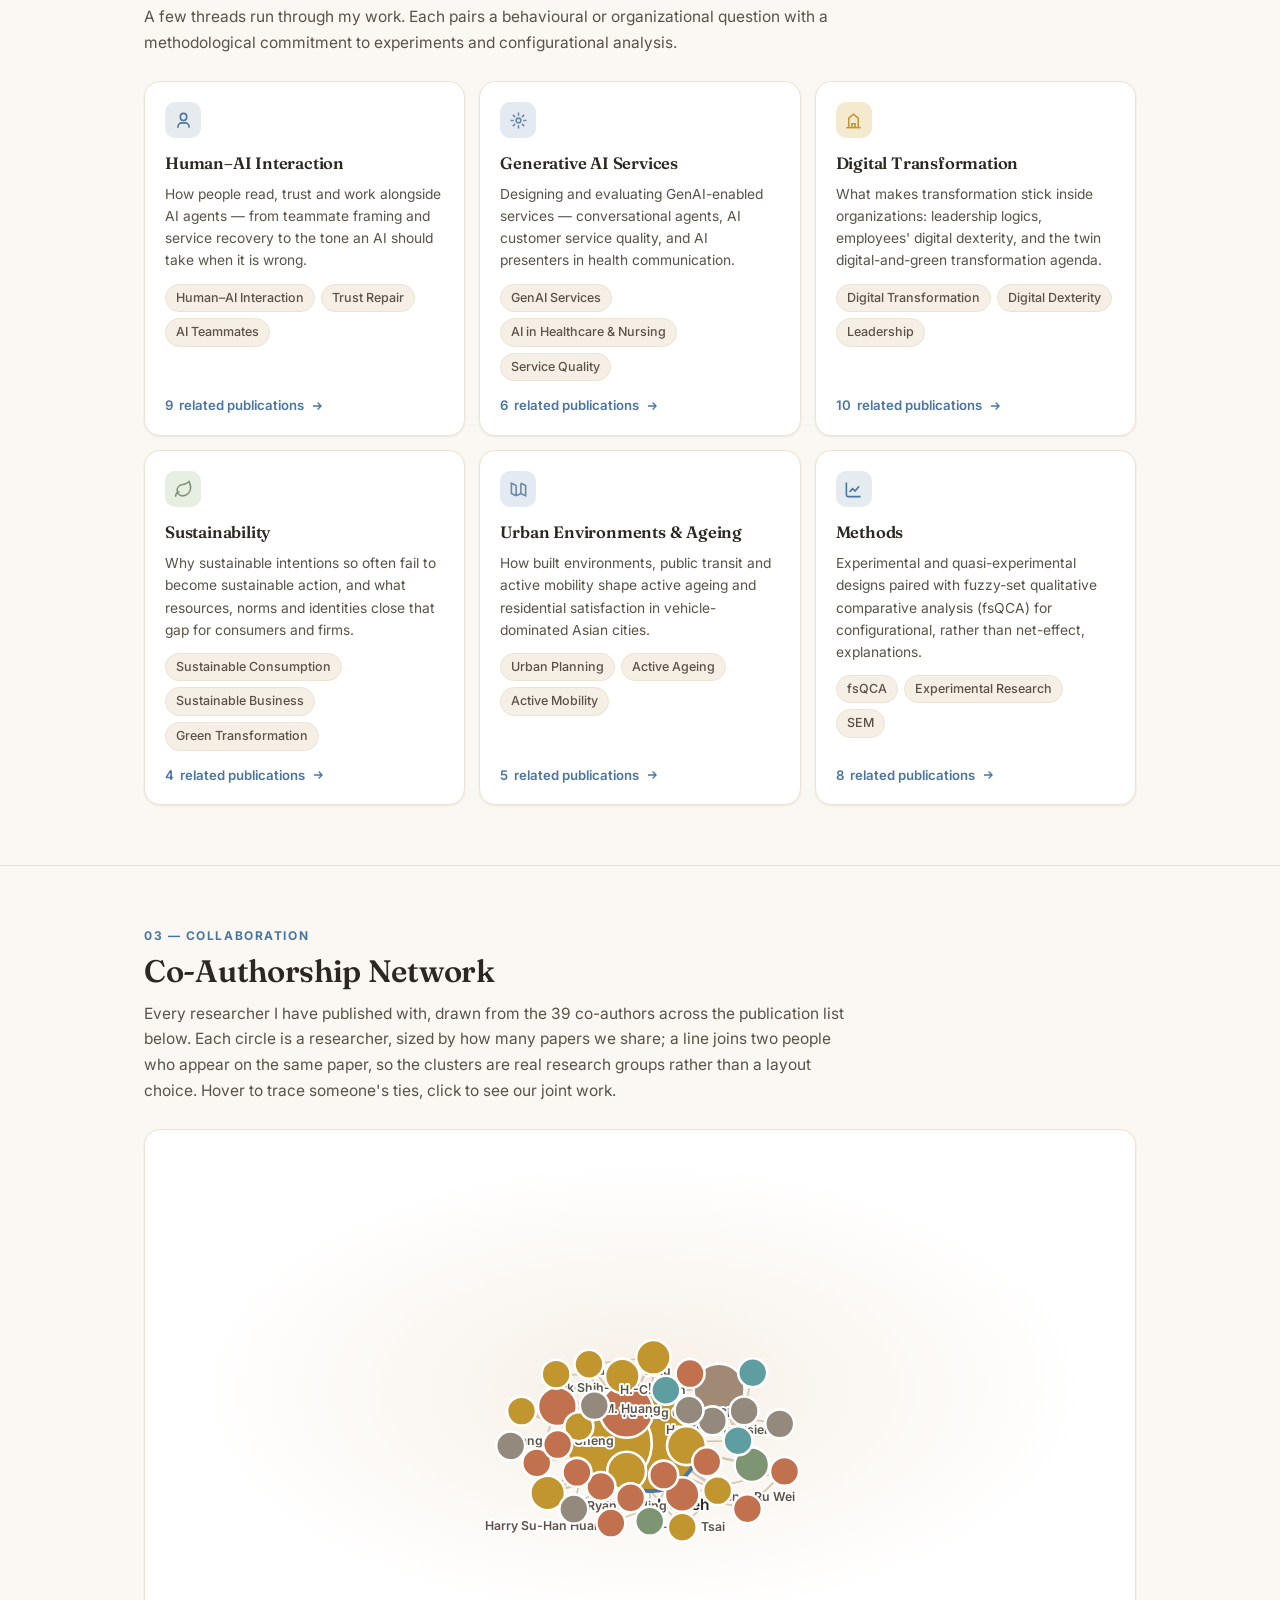
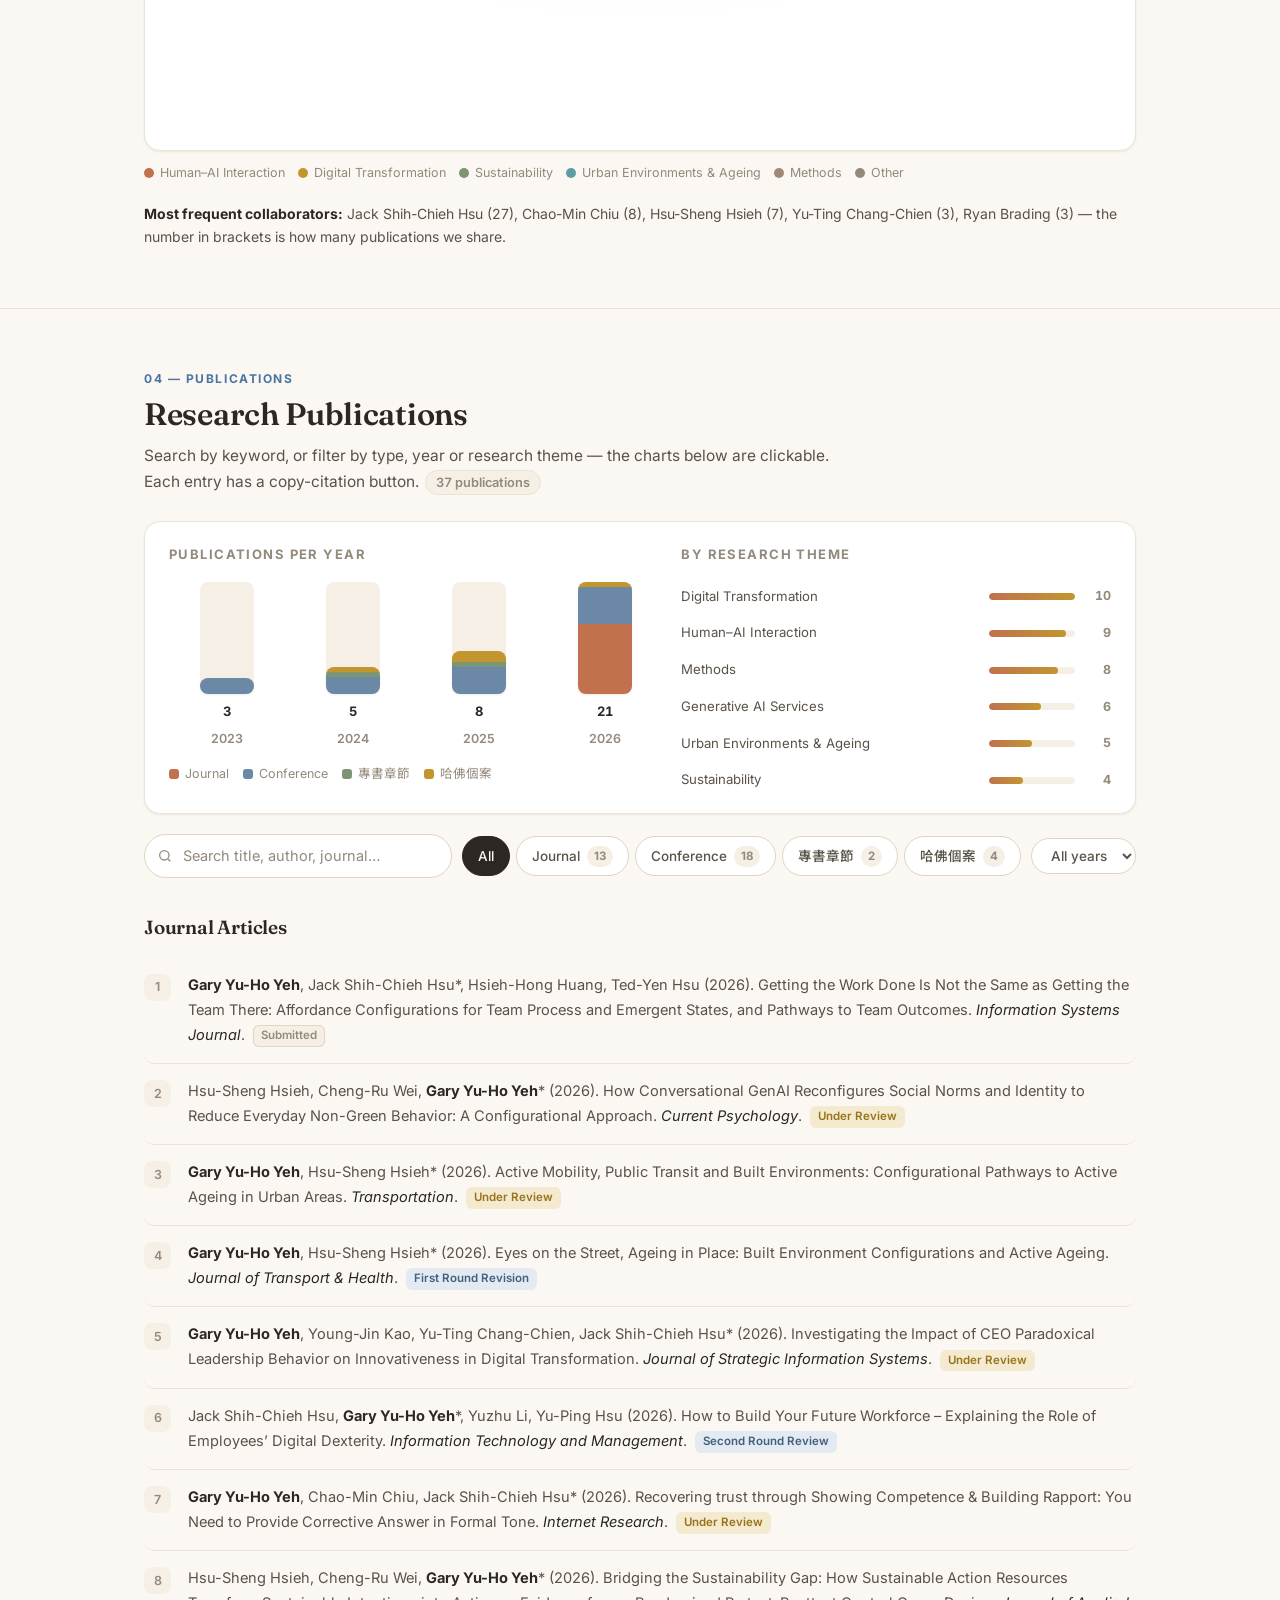
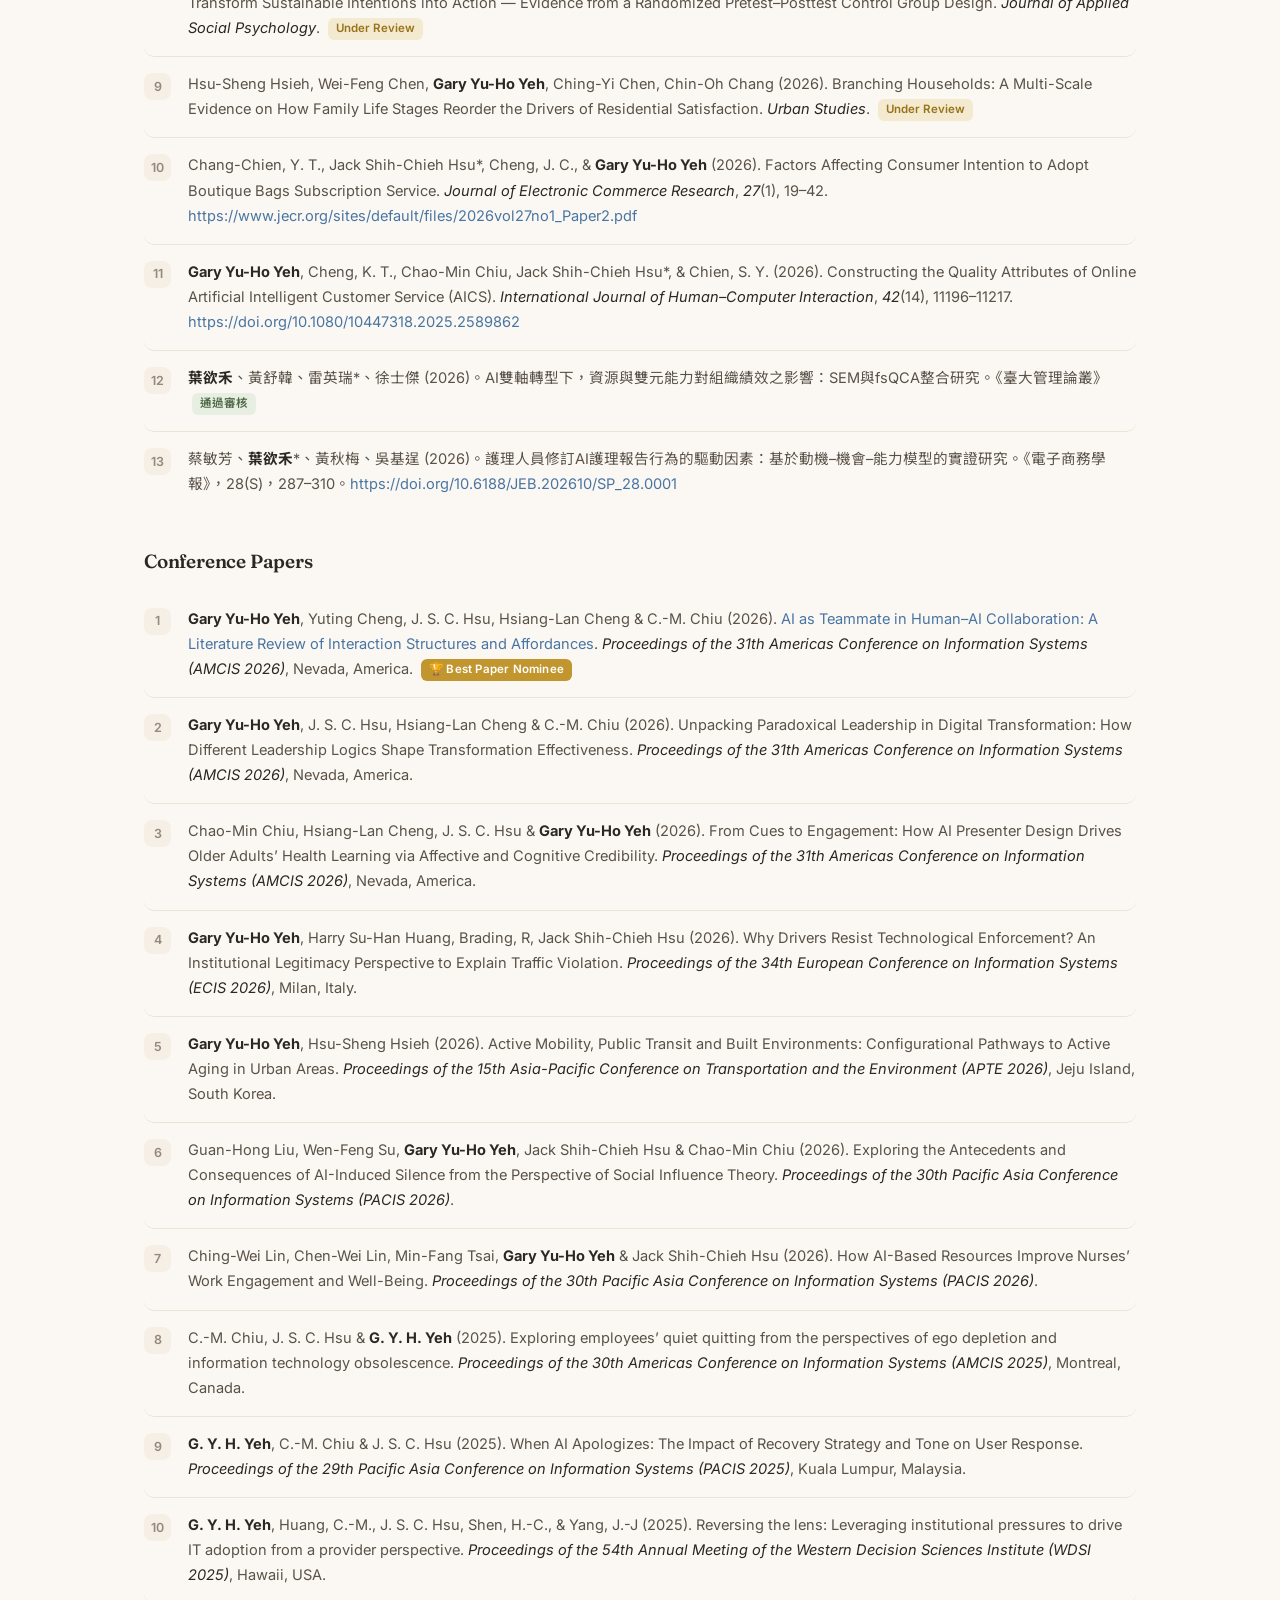
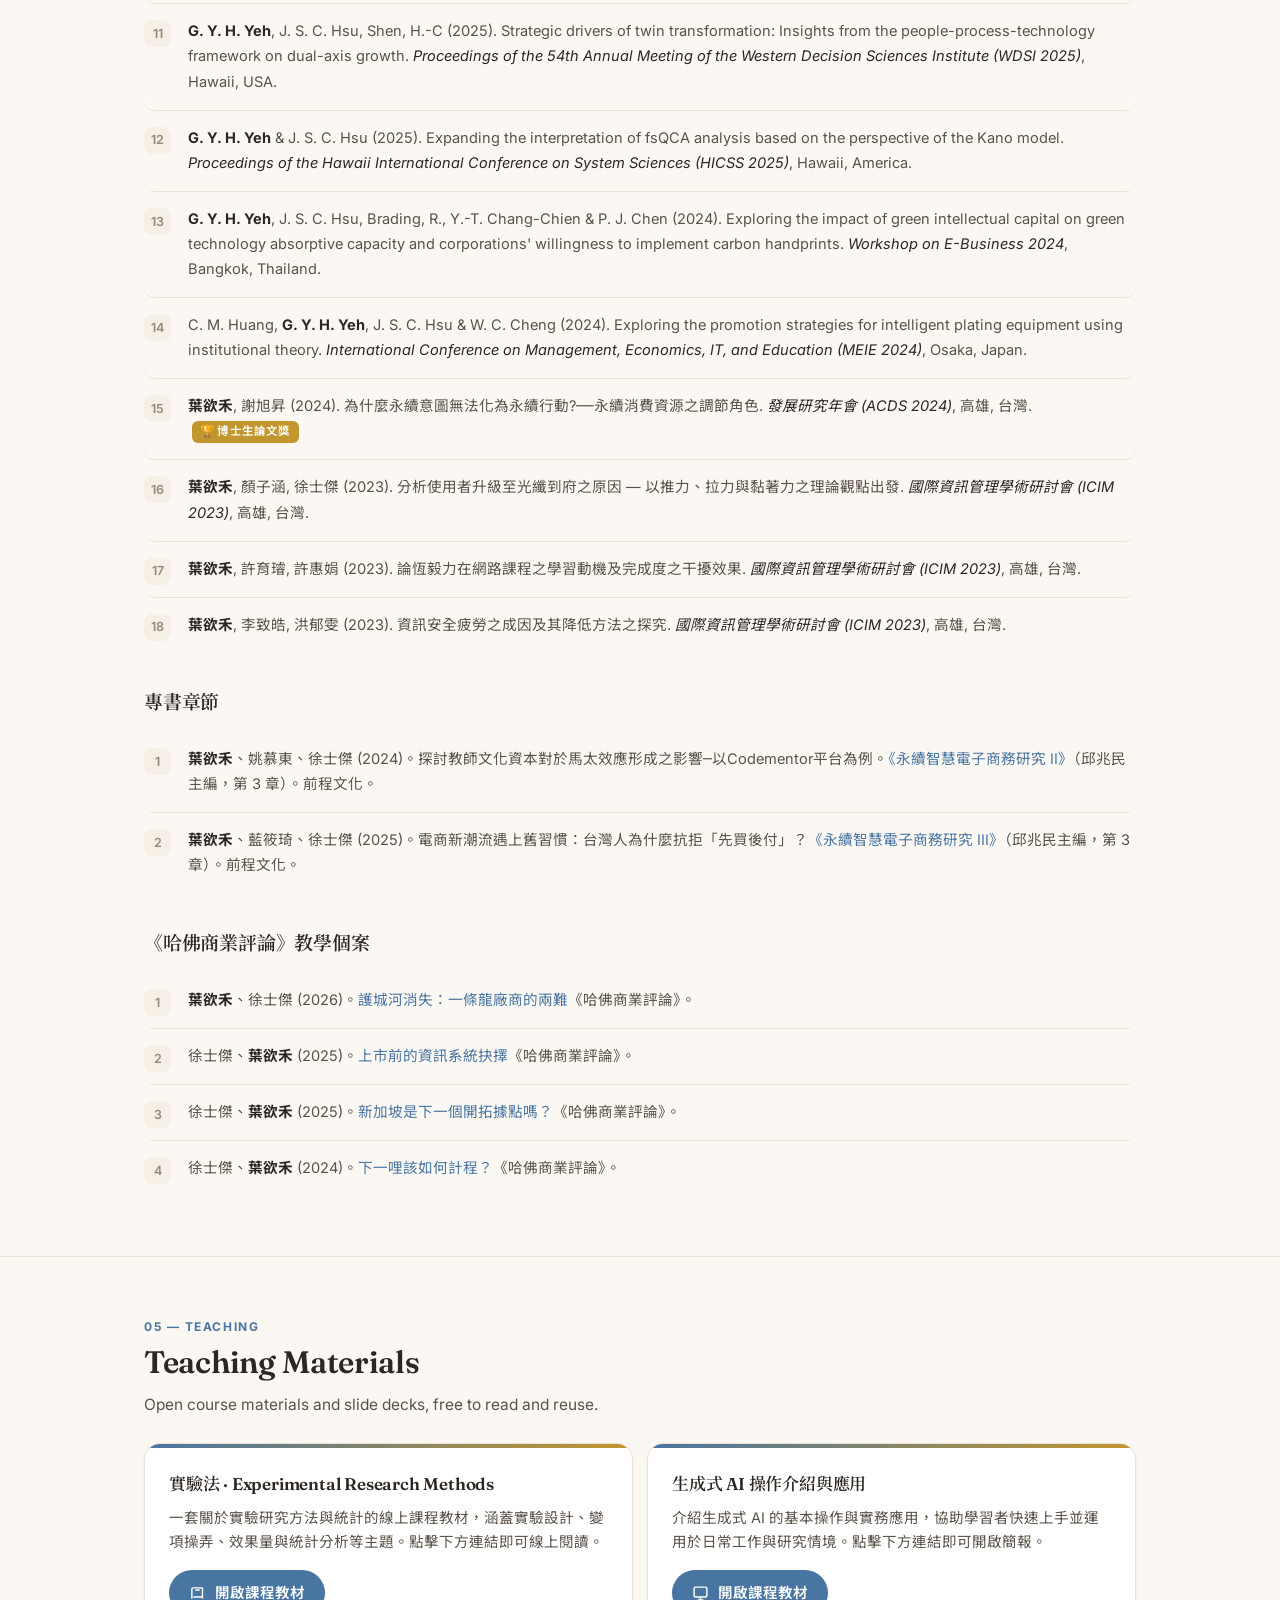
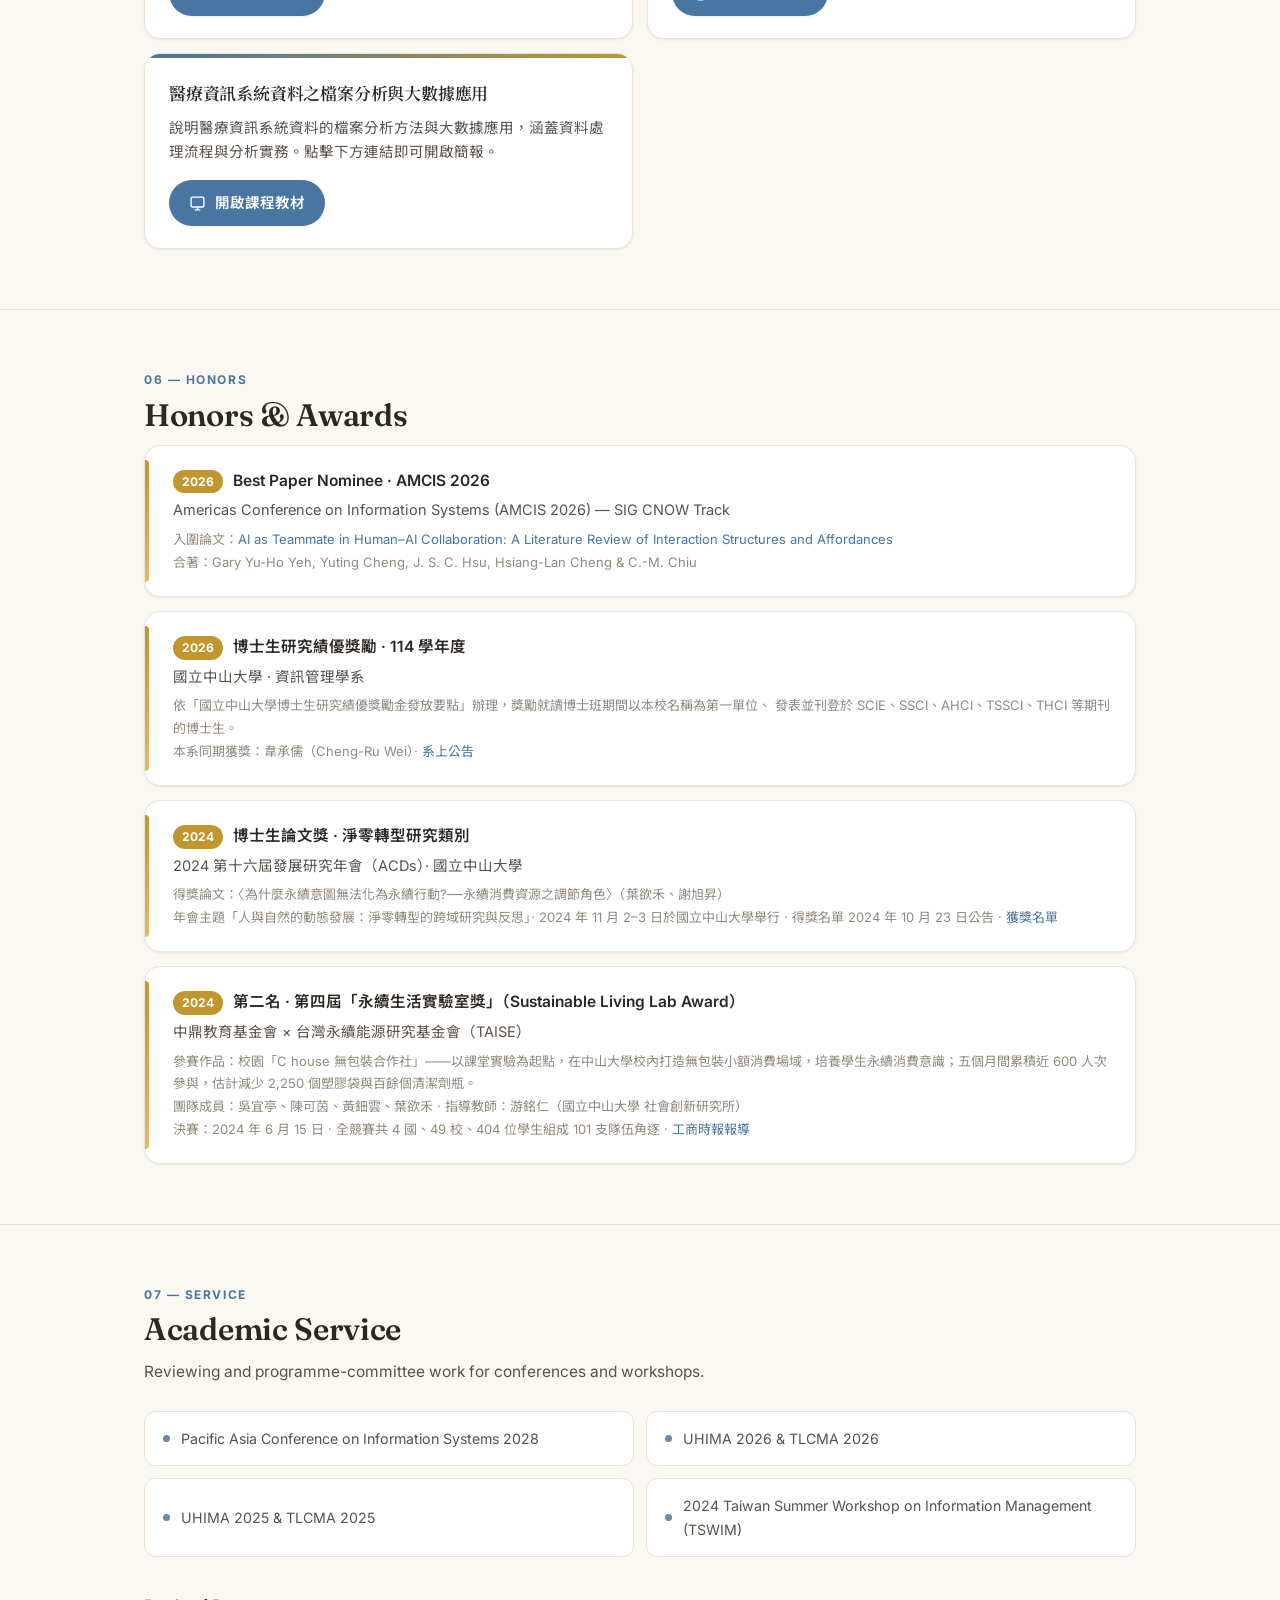
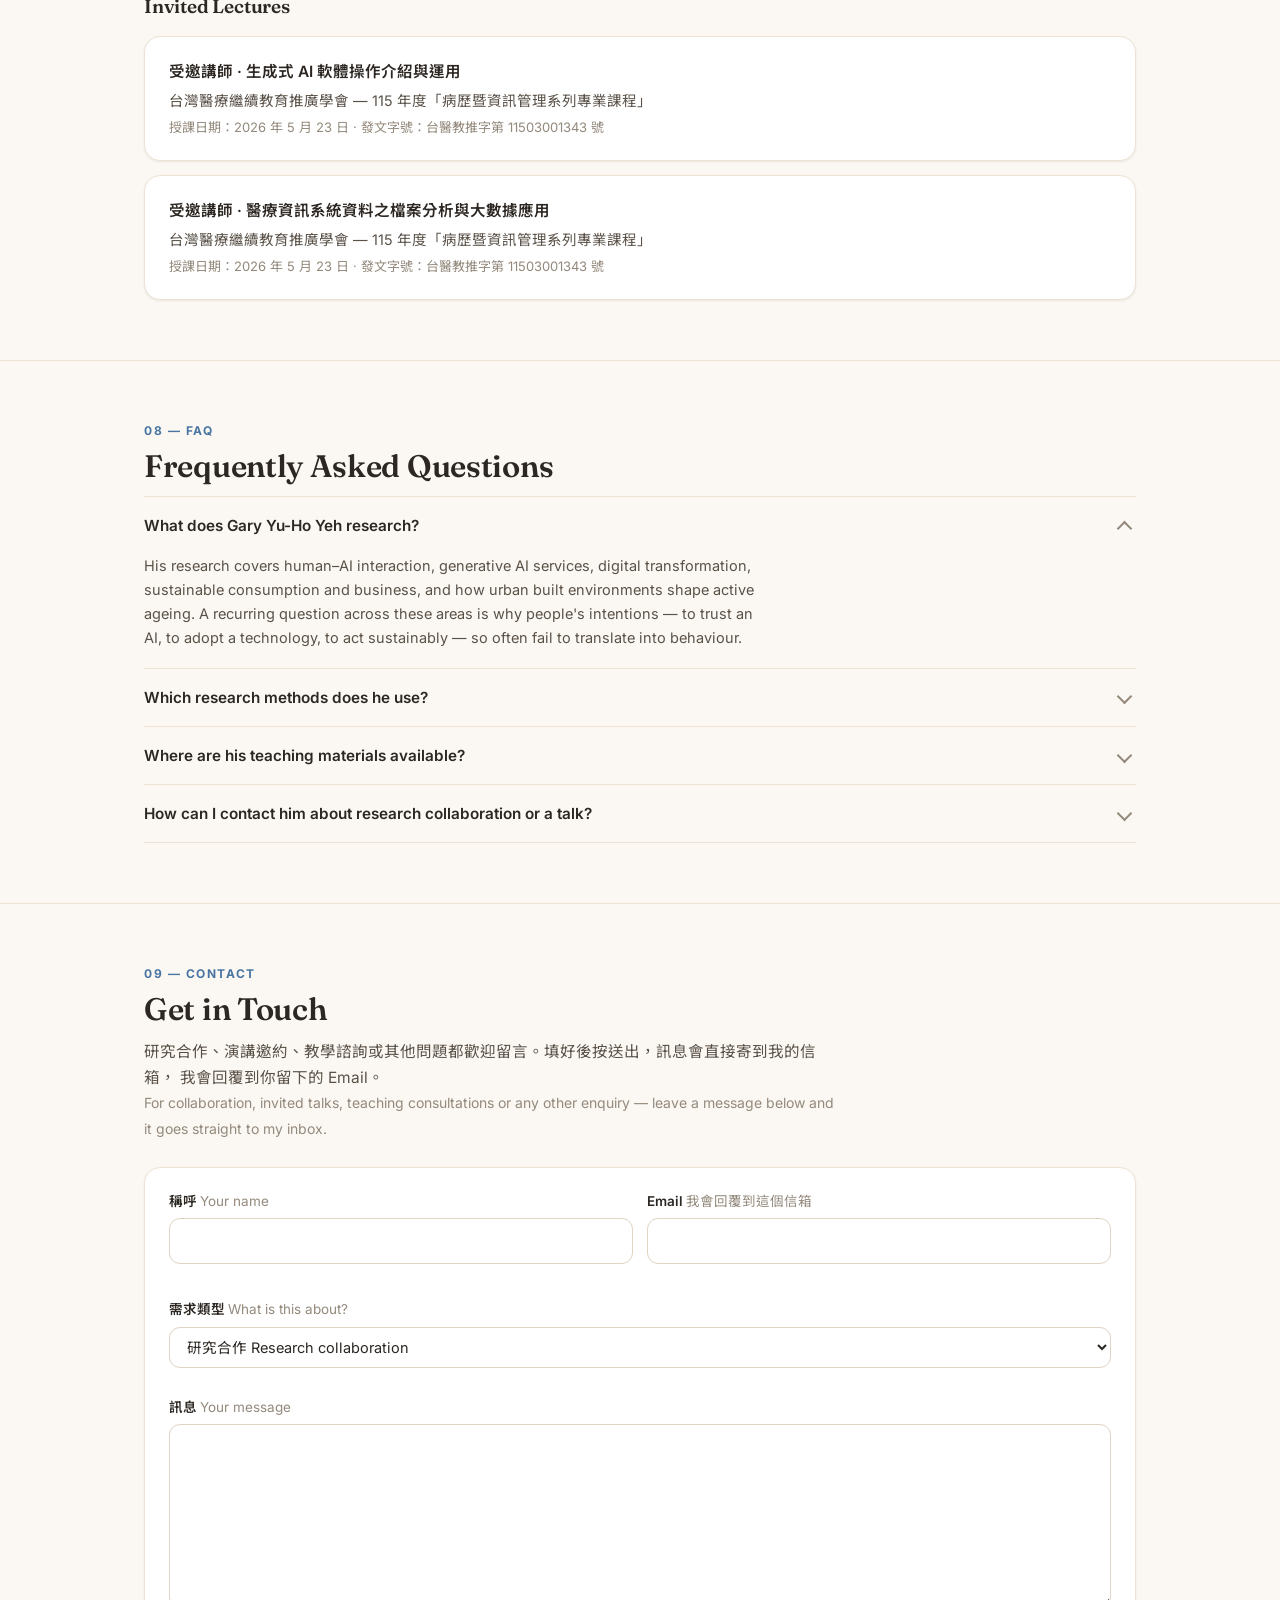
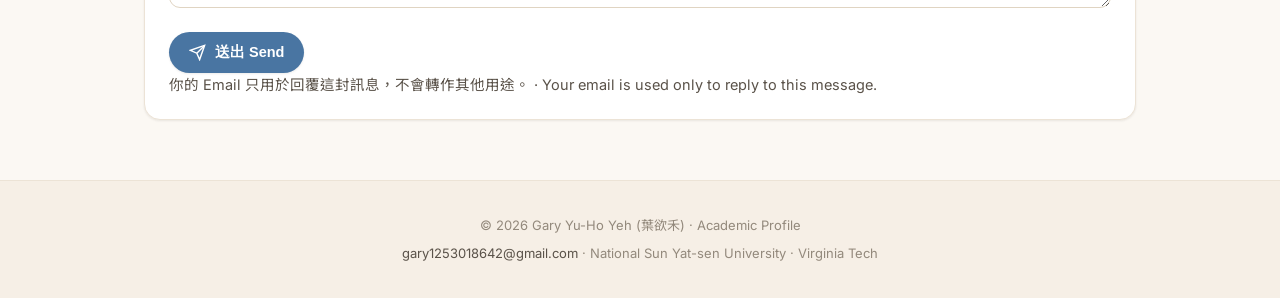
==== commit ac915cf9: "Let the accent follow the season, and settle three findings The IJHCI article is dated 2026, the yea" ====
--- a/index.html
+++ b/index.html
@@ -1,7 +1,7 @@
 <!DOCTYPE html>
 <html lang="en">
 <head>
-<script>(function(){var d=document.documentElement;d.classList.add('js');try{var t=localStorage.getItem('theme');if(t)d.setAttribute('data-theme',t);}catch(e){}})();</script>
+<script>(function(){var d=document.documentElement;d.classList.add('js');try{var t=localStorage.getItem('theme');if(t)d.setAttribute('data-theme',t);}catch(e){}var m=new Date().getMonth();d.setAttribute('data-season',m===11||m<2?'winter':m<5?'spring':m<8?'summer':'autumn');})();</script>
 <meta charset="UTF-8" />
 <meta name="viewport" content="width=device-width, initial-scale=1.0" />
 <meta name="color-scheme" content="light dark" />
@@ -351,8 +351,8 @@
             "author": {
               "@id": "https://gary2686.github.io/#person"
             },
-            "description": "Gary Yu-Ho Yeh, Cheng, K. T., Chao-Min Chiu, Jack Shih-Chieh Hsu*, & Chien, S. Y. (2025). Constructing the Quality Attributes of Online Artificial Intelligent Customer Service (AICS). International Journal of Human–Computer Interaction",
-            "datePublished": "2025",
+            "description": "Gary Yu-Ho Yeh, Cheng, K. T., Chao-Min Chiu, Jack Shih-Chieh Hsu*, & Chien, S. Y. (2026). Constructing the Quality Attributes of Online Artificial Intelligent Customer Service (AICS). International Journal of Human–Computer Interaction",
+            "datePublished": "2026",
             "isPartOf": {
               "@type": "Periodical",
               "name": "International Journal of Human–Computer Interaction"
@@ -1426,7 +1426,7 @@
     box-shadow: var(--shadow-sm);
   }
   .seg { display: block; min-height: 3px; }
-  .seg-journal    { background: var(--clay); }
+  .seg-journal    { background: var(--data-primary); }
   .seg-conference { background: var(--blue); }
   .seg-case       { background: var(--gold); }
   .ynum { font-size: 13px; font-weight: 700; color: var(--ink); font-variant-numeric: tabular-nums; }
@@ -1449,12 +1449,12 @@
   .tb-track { height: 7px; border-radius: 999px; background: var(--bg-tint); overflow: hidden; }
   .tb-fill {
     display: block; height: 100%; border-radius: 999px; width: var(--w, 0%);
-    background: linear-gradient(90deg, var(--clay), var(--gold));
+    background: linear-gradient(90deg, var(--data-primary), var(--gold));
     transition: width .8s cubic-bezier(.2,.7,.3,1);
   }
   .tb-n { font-size: 12.5px; font-weight: 700; color: var(--muted); text-align: right; font-variant-numeric: tabular-nums; }
   .tbar[aria-pressed="true"] { color: var(--clay); font-weight: 600; }
-  .tbar[aria-pressed="true"] .tb-fill { background: var(--clay); }
+  .tbar[aria-pressed="true"] .tb-fill { background: var(--data-primary); }
 
   /* ---------- active-filter summary ---------- */
   .filter-summary {
@@ -1697,14 +1697,15 @@
   }
 
   /* node colours follow the CSS variables, so they re-theme for free */
-  :root { --net-urban: #5f9ea0; --net-method: #a08a76; --net-link: #d4c6b0; }
+  :root { --net-urban: #5f9ea0; --net-method: #a08a76; --net-link: #d4c6b0;
+          --data-primary: #c1714e; }   /* fixed all year: a category, not a mood */
   @media (prefers-color-scheme: dark) {
-    :root:not([data-theme="light"]) { --net-urban: #7fc0c2; --net-method: #c0a890; --net-link: #5e5042; }
-  }
-  :root[data-theme="dark"] { --net-urban: #7fc0c2; --net-method: #c0a890; --net-link: #5e5042; }
+    :root:not([data-theme="light"]) { --net-urban: #7fc0c2; --net-method: #c0a890; --net-link: #5e5042; --data-primary: #e09468; }
+  }
+  :root[data-theme="dark"] { --net-urban: #7fc0c2; --net-method: #c0a890; --net-link: #5e5042; --data-primary: #e09468; }
 
   .net-node circle { fill: var(--muted); }
-  .net-node.th-hai circle     { fill: var(--clay); }
+  .net-node.th-hai circle     { fill: var(--data-primary); }
   .net-node.th-genai circle   { fill: var(--blue); }
   .net-node.th-dx circle      { fill: var(--gold); }
   .net-node.th-sustain circle { fill: var(--sage); }
@@ -1718,6 +1719,30 @@
   .net-node[data-minor="1"] text { display: none; }
   #net-svg.is-ego .net-node text { font-size: 11.5px; }
   #net-svg.is-ego .net-node.is-self text { font-size: 12.5px; }
+  /* ===================================================================
+     SEASONS — the primary accent follows the time of year.
+
+     Only the clay family moves. Gold, sage and blue carry meaning (status
+     tags, chart series, the network legend), so they hold still all year.
+     Every value clears WCAG AA both as link text on the page background
+     and as the label on a filled button.
+     =================================================================== */
+  :root[data-season="autumn"] { --clay: #c1714e; --clay-soft: #f3e3da; --clay-hover: #ac6244; --link-hover: #a4582f; --chip-line: #e8cdbd; --chip-fg: #8e4a2c; }
+  :root[data-season="winter"] { --clay: #4975a2; --clay-soft: #e6ebef; --clay-hover: #3e6389; --link-hover: #3e6389; --chip-line: #c9d1d9; --chip-fg: #3e6389; }
+  :root[data-season="spring"] { --clay: #a65979; --clay-soft: #eee7ea; --clay-hover: #8f4d68; --link-hover: #8f4d68; --chip-line: #d7cbd0; --chip-fg: #8f4d68; }
+  :root[data-season="summer"] { --clay: #2a7e7b; --clay-soft: #e5f0f0; --clay-hover: #216361; --link-hover: #216361; --chip-line: #c7dbdb; --chip-fg: #216361; }
+
+  @media (prefers-color-scheme: dark) {
+    :root:not([data-theme="light"])[data-season="autumn"] { --clay: #e09468; --clay-soft: #3b2a1f; --clay-hover: #eda87f; --link-hover: #efb288; --chip-line: #4d382a; --chip-fg: #eab68f; }
+    :root:not([data-theme="light"])[data-season="winter"] { --clay: #80a3c6; --clay-soft: #1e242a; --clay-hover: #95b2cf; --link-hover: #95b2cf; --chip-line: #38424c; --chip-fg: #8eadcc; }
+    :root:not([data-theme="light"])[data-season="spring"] { --clay: #c492a7; --clay-soft: #291f23; --clay-hover: #cfa6b7; --link-hover: #cfa6b7; --chip-line: #4a3a41; --chip-fg: #cb9fb2; }
+    :root:not([data-theme="light"])[data-season="summer"] { --clay: #40bfbb; --clay-soft: #1c2c2b; --clay-hover: #57c7c3; --link-hover: #57c7c3; --chip-line: #35504f; --chip-fg: #4fc4c0; }
+  }
+
+  :root[data-theme="dark"][data-season="autumn"] { --clay: #e09468; --clay-soft: #3b2a1f; --clay-hover: #eda87f; --link-hover: #efb288; --chip-line: #4d382a; --chip-fg: #eab68f; }
+  :root[data-theme="dark"][data-season="winter"] { --clay: #80a3c6; --clay-soft: #1e242a; --clay-hover: #95b2cf; --link-hover: #95b2cf; --chip-line: #38424c; --chip-fg: #8eadcc; }
+  :root[data-theme="dark"][data-season="spring"] { --clay: #c492a7; --clay-soft: #291f23; --clay-hover: #cfa6b7; --link-hover: #cfa6b7; --chip-line: #4a3a41; --chip-fg: #cb9fb2; }
+  :root[data-theme="dark"][data-season="summer"] { --clay: #40bfbb; --clay-soft: #1c2c2b; --clay-hover: #57c7c3; --link-hover: #57c7c3; --chip-line: #35504f; --chip-fg: #4fc4c0; }
 </style>
 </head>
 <body>
@@ -2020,7 +2045,7 @@
           <li data-type="journal" data-year="2026" data-topics="sustain method" data-authors="Hsu-Sheng Hsieh|Cheng-Ru Wei|Gary Yu-Ho Yeh">Hsu-Sheng Hsieh, Cheng-Ru Wei, Gary Yu-Ho Yeh* (2026). Bridging the Sustainability Gap: How Sustainable Action Resources Transform Sustainable Intentions into Action — Evidence from a Randomized Pretest–Posttest Control Group Design. <em>Journal of Applied Social Psychology</em>. <span class="status-tag st-review">Under Review</span></li>
           <li data-type="journal" data-year="2026" data-topics="urban" data-authors="Hsu-Sheng Hsieh|Wei-Feng Chen|Gary Yu-Ho Yeh|Ching-Yi Chen|Chin-Oh Chang">Hsu-Sheng Hsieh, Wei-Feng Chen, Gary Yu-Ho Yeh, Ching-Yi Chen, Chin-Oh Chang (2026). Branching Households: A Multi-Scale Evidence on How Family Life Stages Reorder the Drivers of Residential Satisfaction. <em>Urban Studies</em>. <span class="status-tag st-review">Under Review</span></li>
           <li data-type="journal" data-year="2026" data-authors="Yu-Ting Chang-Chien|Jack Shih-Chieh Hsu|J. C. Cheng|Gary Yu-Ho Yeh">Chang-Chien, Y. T., Jack Shih-Chieh Hsu*, Cheng, J. C., &amp; Gary Yu-Ho Yeh (2026). Factors Affecting Consumer Intention to Adopt Boutique Bags Subscription Service. <em>Journal of Electronic Commerce Research</em>, <em>27</em>(1), 19–42. <a class="pub-url" href="https://www.jecr.org/sites/default/files/2026vol27no1_Paper2.pdf" target="_blank" rel="noopener">https://www.jecr.org/sites/default/files/2026vol27no1_Paper2.pdf</a></li>
-          <li data-type="journal" data-year="2025" data-topics="hai genai" data-authors="Gary Yu-Ho Yeh|K. T. Cheng|Chao-Min Chiu|Jack Shih-Chieh Hsu|S. Y. Chien">Gary Yu-Ho Yeh, Cheng, K. T., Chao-Min Chiu, Jack Shih-Chieh Hsu*, &amp; Chien, S. Y. (2025). Constructing the Quality Attributes of Online Artificial Intelligent Customer Service (AICS). <em>International Journal of Human–Computer Interaction</em>, <em>42</em>(14), 11196–11217. <a class="pub-url" href="https://doi.org/10.1080/10447318.2025.2589862" target="_blank" rel="noopener">https://doi.org/10.1080/10447318.2025.2589862</a></li>
+          <li data-type="journal" data-year="2026" data-topics="hai genai" data-authors="Gary Yu-Ho Yeh|K. T. Cheng|Chao-Min Chiu|Jack Shih-Chieh Hsu|S. Y. Chien">Gary Yu-Ho Yeh, Cheng, K. T., Chao-Min Chiu, Jack Shih-Chieh Hsu*, &amp; Chien, S. Y. (2026). Constructing the Quality Attributes of Online Artificial Intelligent Customer Service (AICS). <em>International Journal of Human–Computer Interaction</em>, <em>42</em>(14), 11196–11217. <a class="pub-url" href="https://doi.org/10.1080/10447318.2025.2589862" target="_blank" rel="noopener">https://doi.org/10.1080/10447318.2025.2589862</a></li>
           <li data-type="journal" data-year="2026" data-topics="genai dx method" data-authors="Gary Yu-Ho Yeh|Harry Su-Han Huang|Ryan Brading|Jack Shih-Chieh Hsu">葉欲禾、黃舒韓、雷英瑞*、徐士傑 (2026)。AI雙軸轉型下，資源與雙元能力對組織績效之影響：SEM與fsQCA整合研究。《臺大管理論叢》 <span class="status-tag st-accept">通過審核</span></li>
           <li data-type="journal" data-year="2026" data-topics="hai genai" data-authors="Min-Fang Tsai|Gary Yu-Ho Yeh|黃秋梅|吳基逞">蔡敏芳、葉欲禾*、黃秋梅、吳基逞 (2026)。護理人員修訂AI護理報告行為的驅動因素：基於動機–機會–能力模型的實證研究。《電子商務學報》，28(S)，287–310。<a class="pub-url" href="https://doi.org/10.6188/JEB.202610/SP_28.0001" target="_blank" rel="noopener">https://doi.org/10.6188/JEB.202610/SP_28.0001</a></li>
         </ol>
@@ -3106,7 +3131,7 @@
         .filter(function (k) { return present[k]; })
         .map(function (k) {
           return '<span><i style="background:var(--' +
-            ({ hai: 'clay', genai: 'blue', dx: 'gold', sustain: 'sage',
+            ({ hai: 'data-primary', genai: 'blue', dx: 'gold', sustain: 'sage',
                urban: 'net-urban', method: 'net-method' })[k] +
             ')"></i>' + TOPIC_LABELS[k] + '</span>';
         }).join('') +
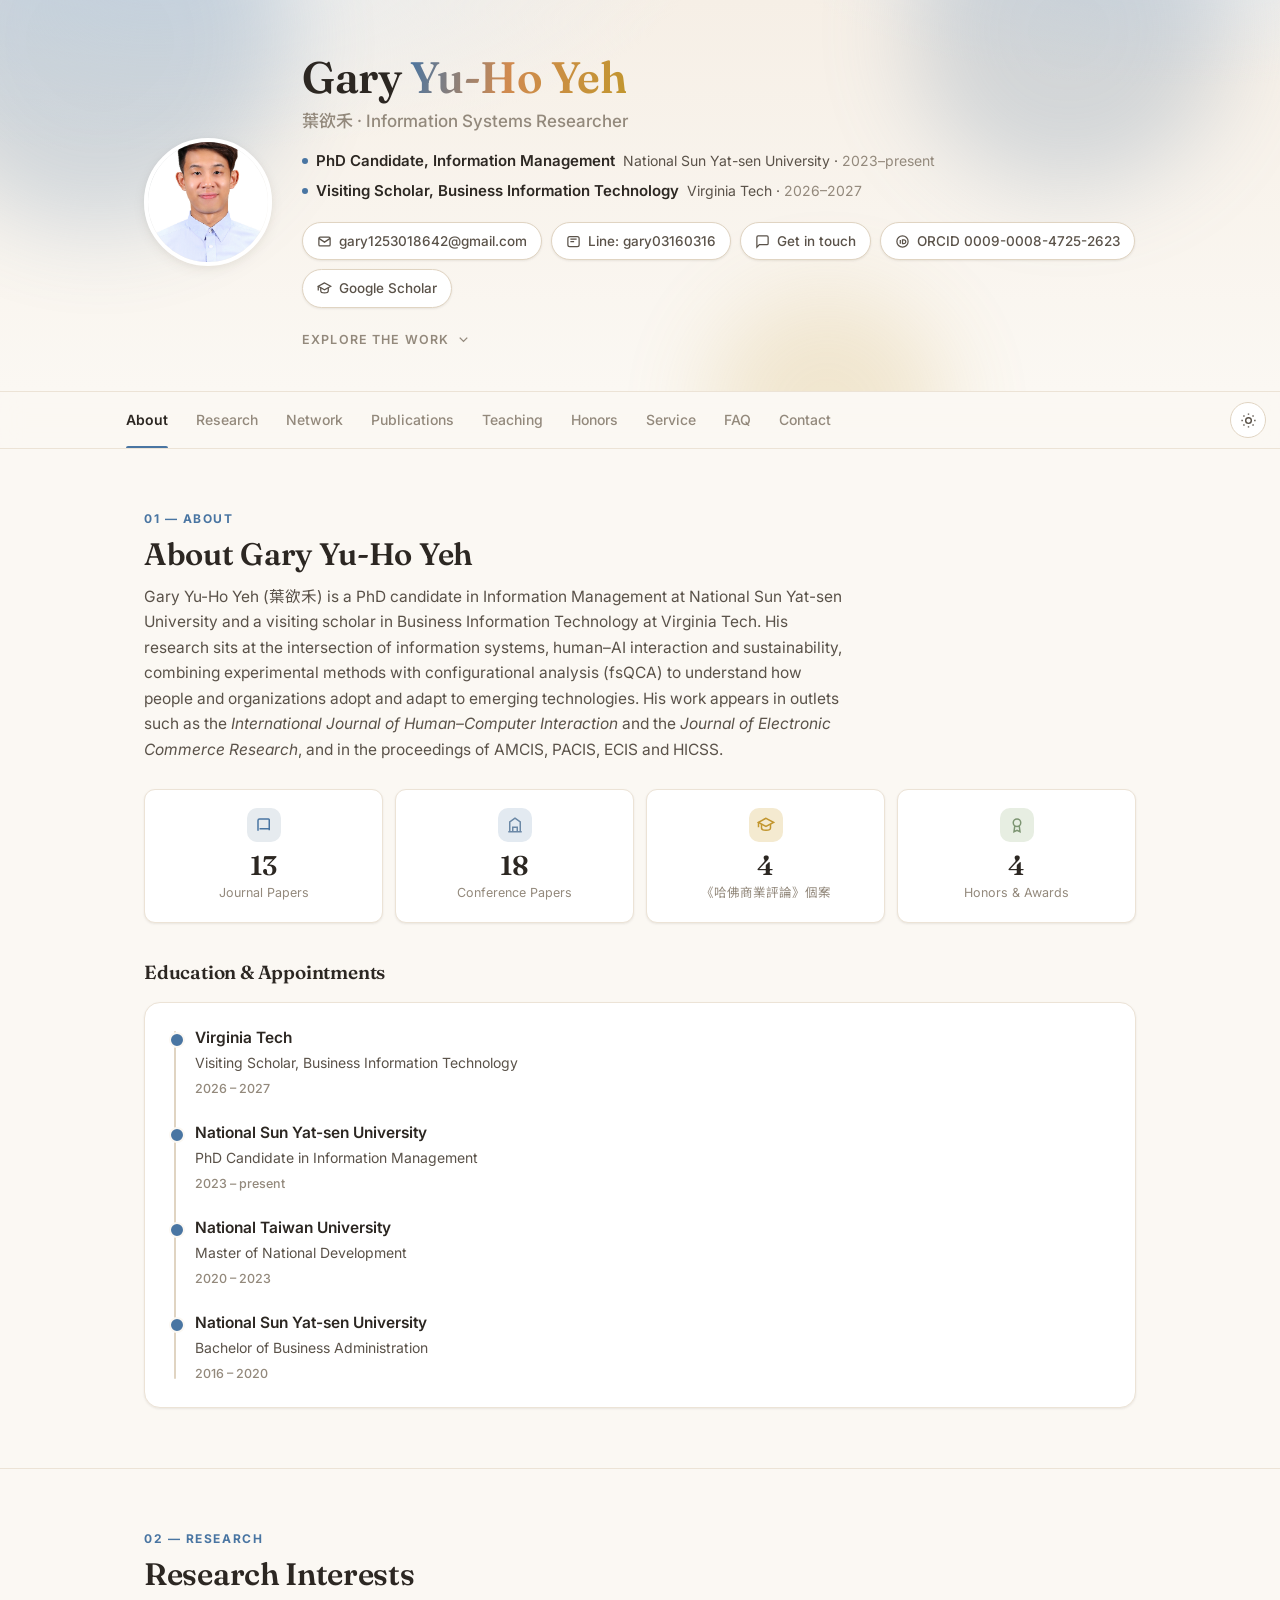
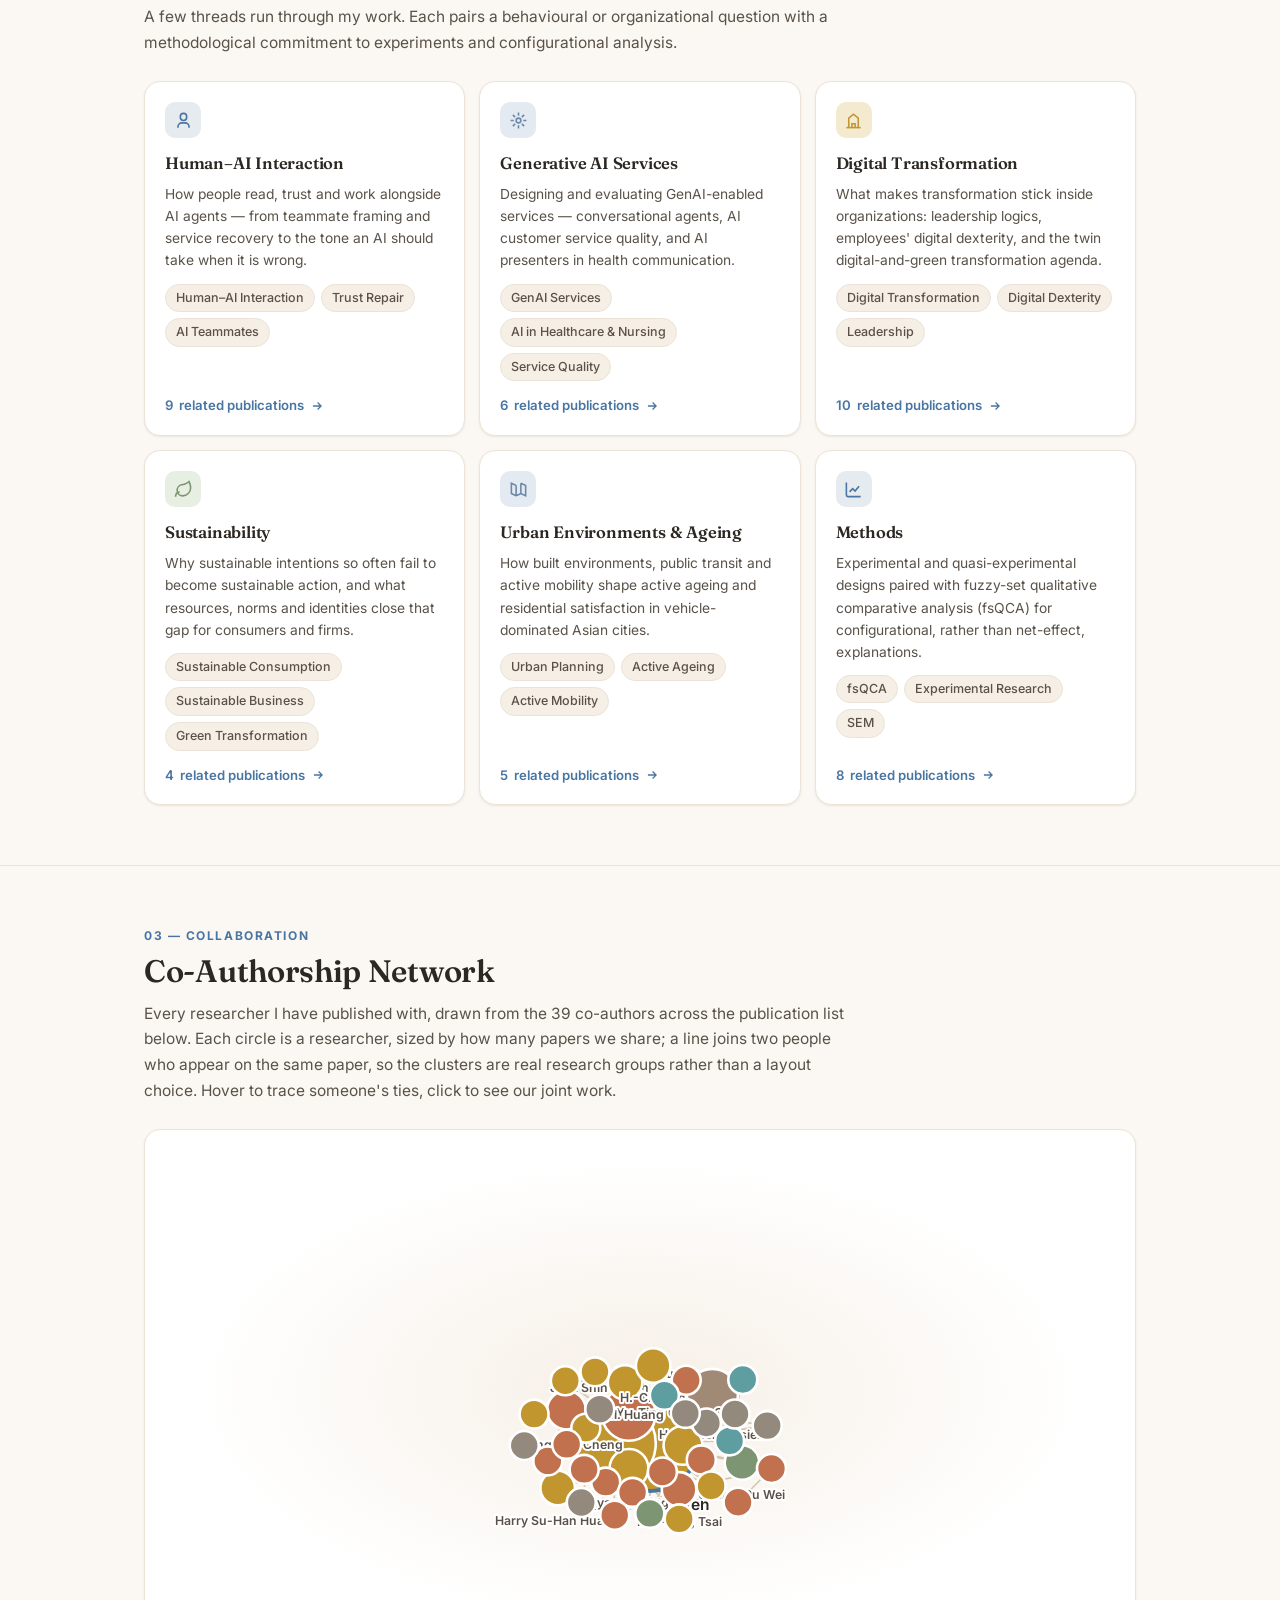
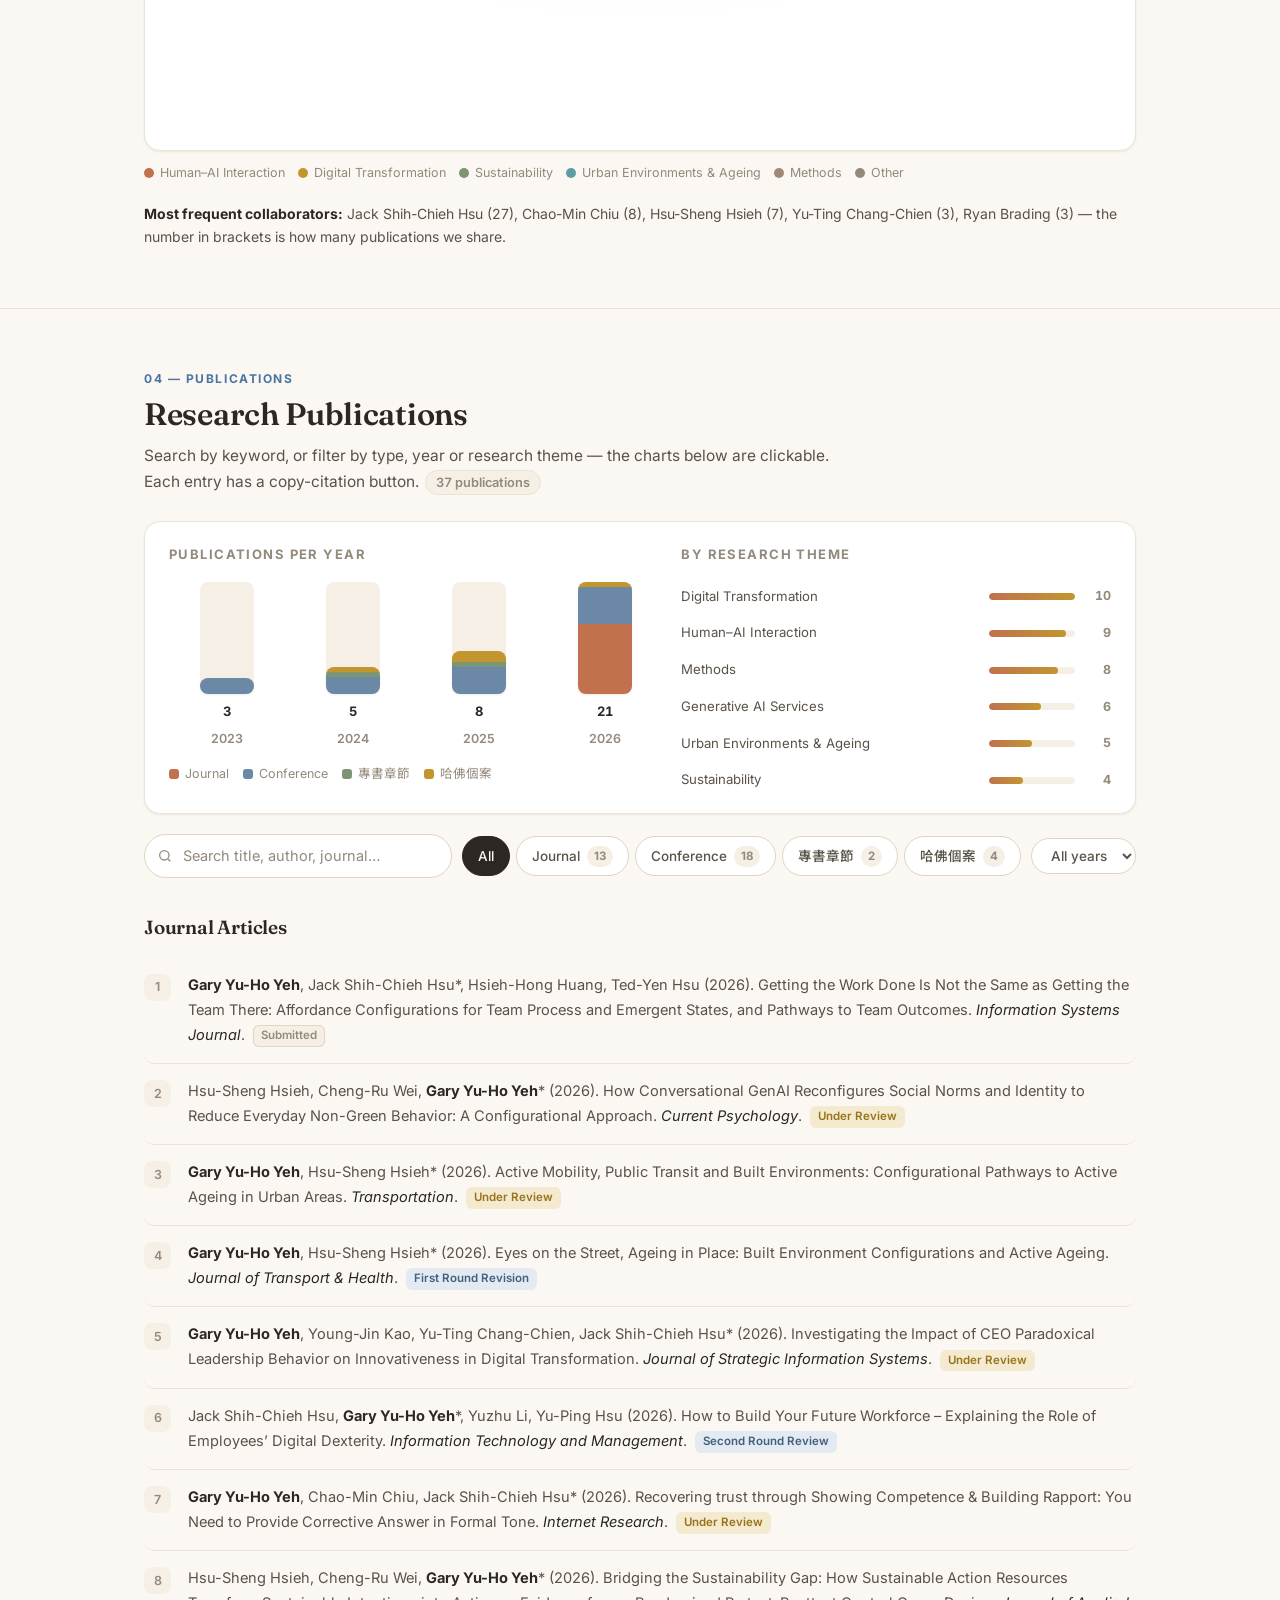
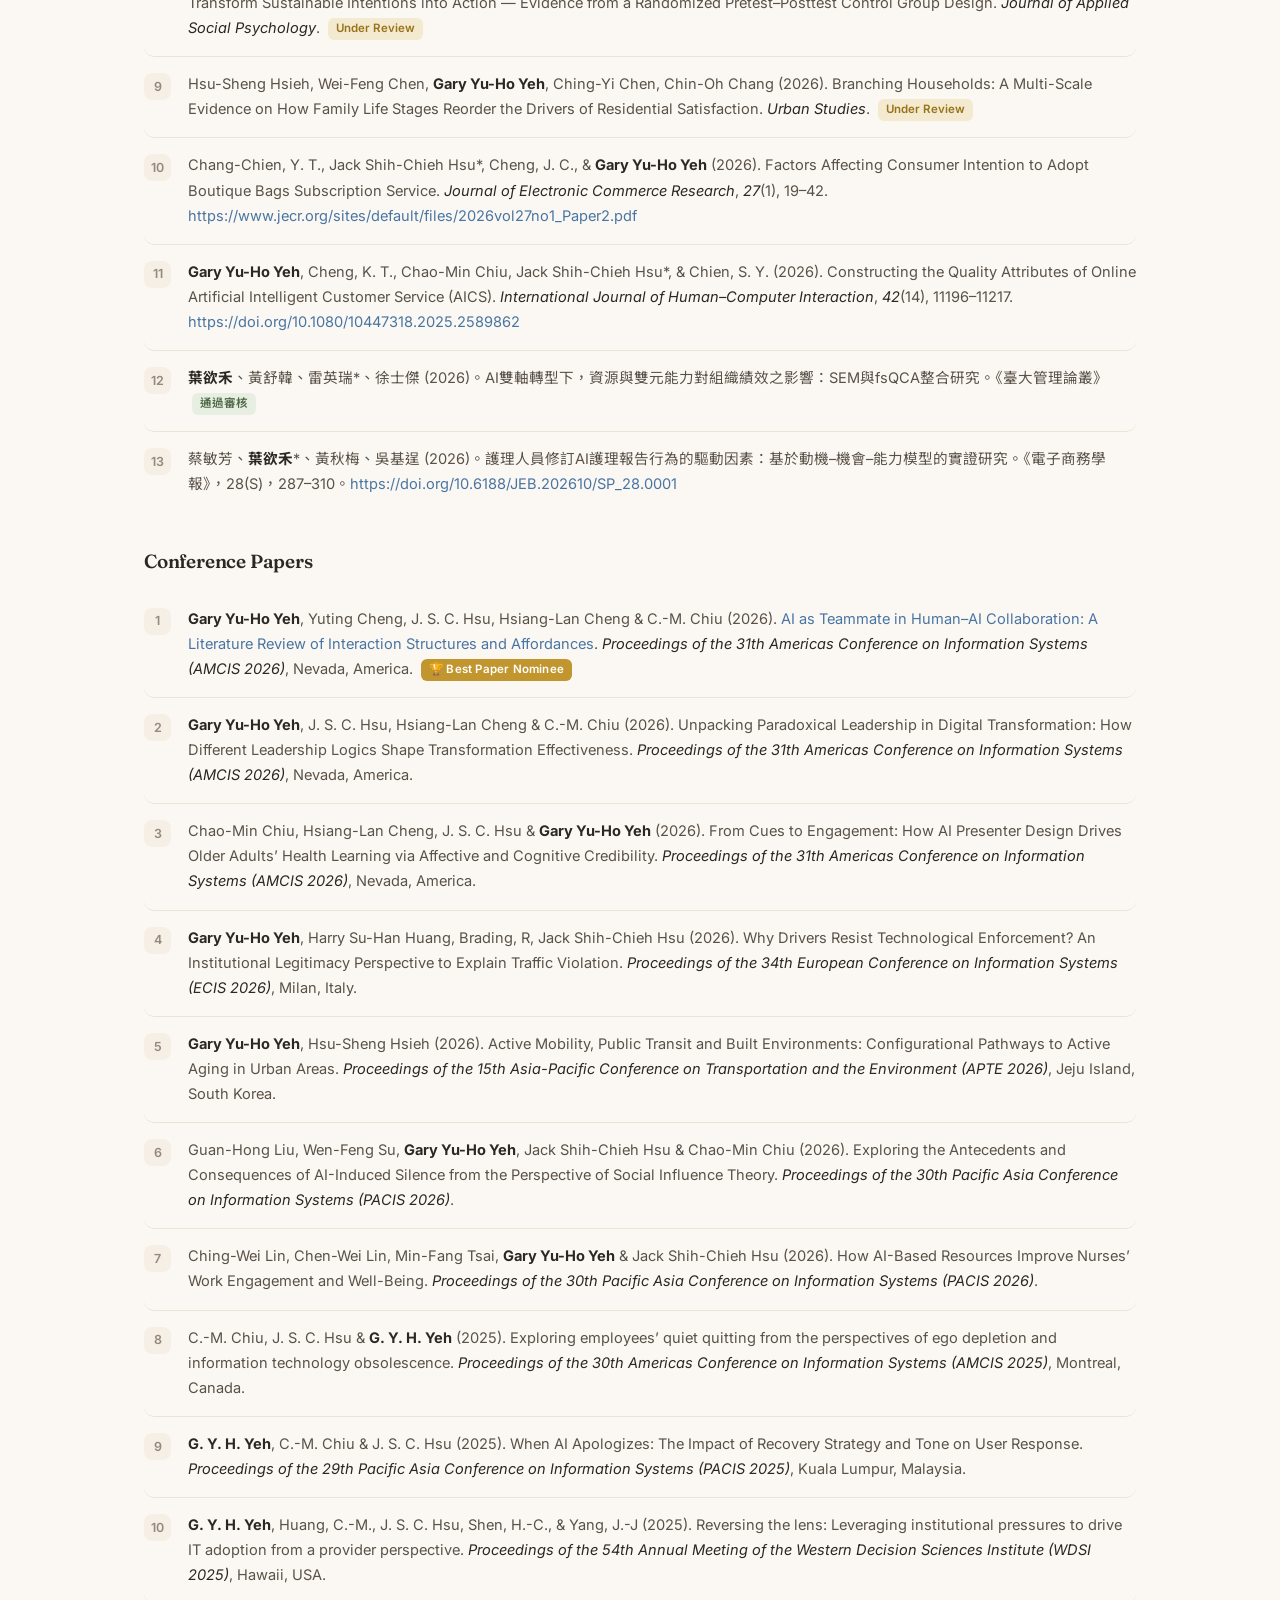
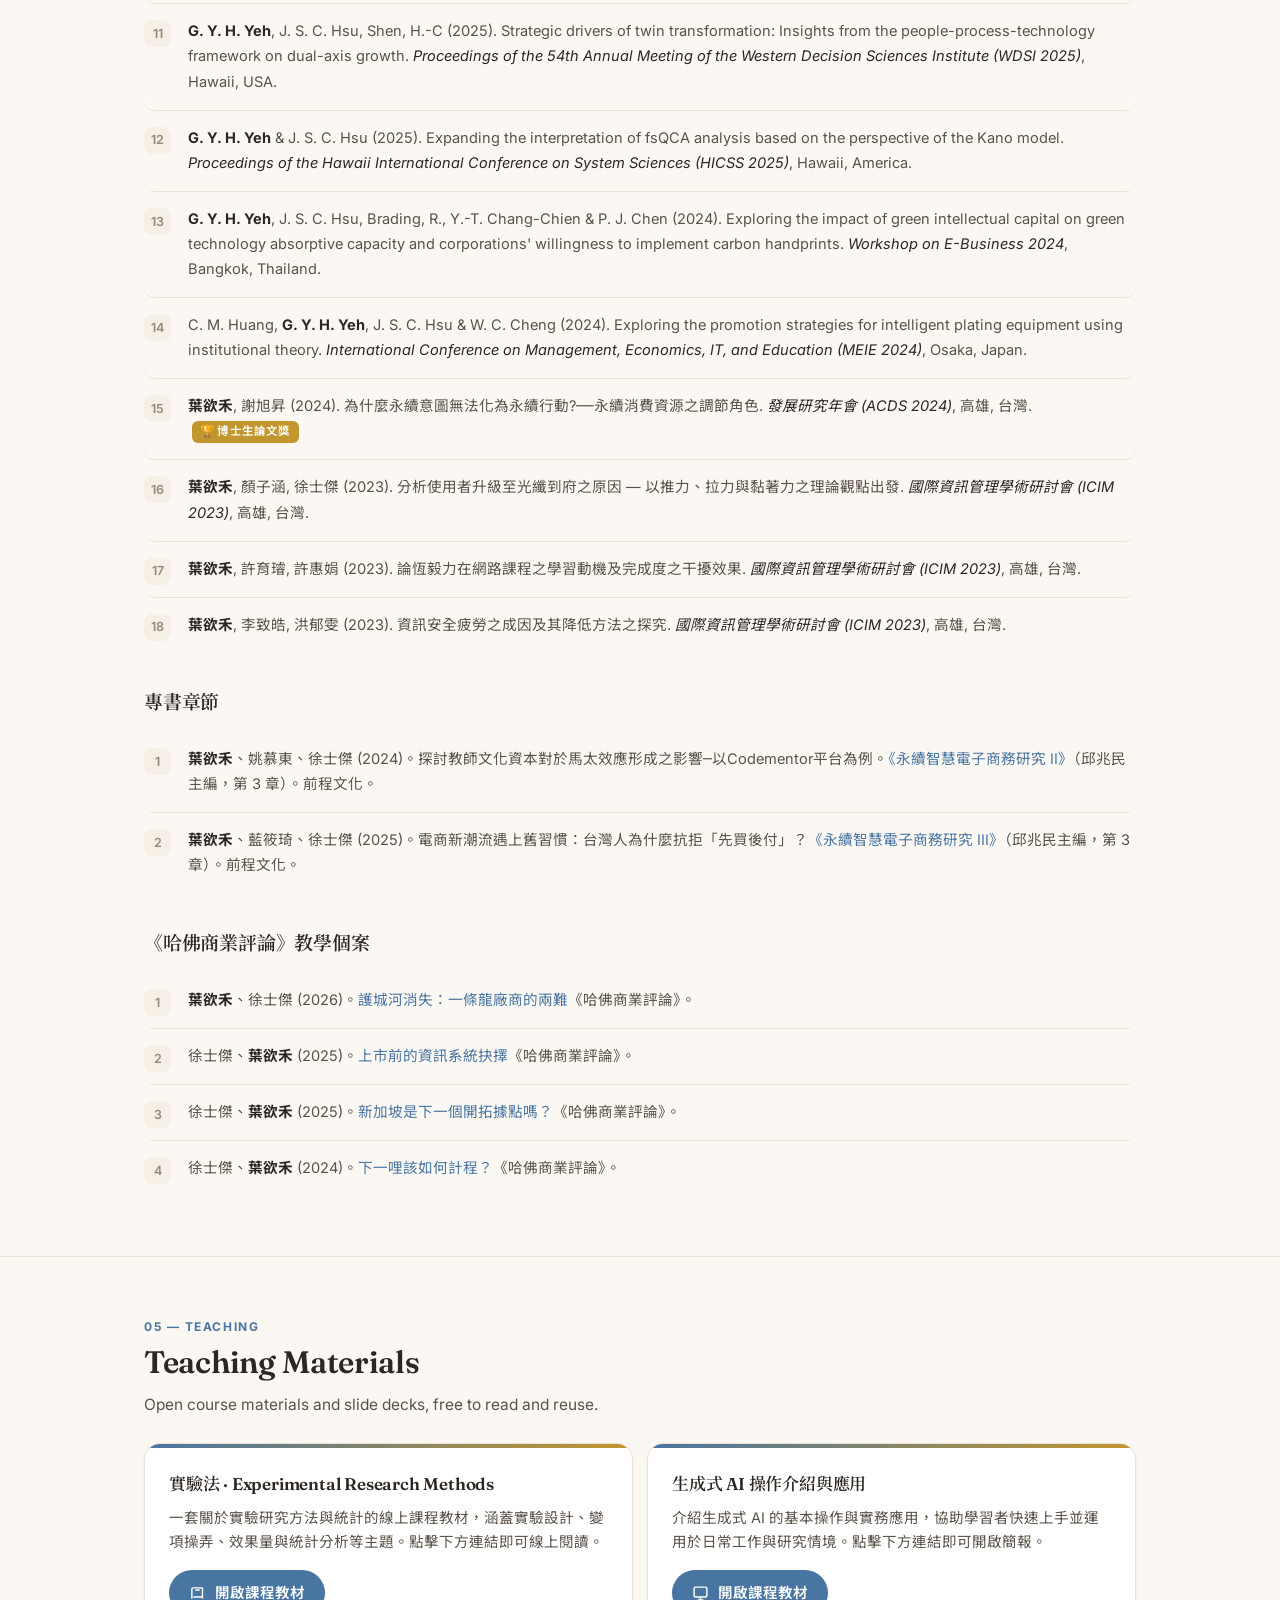
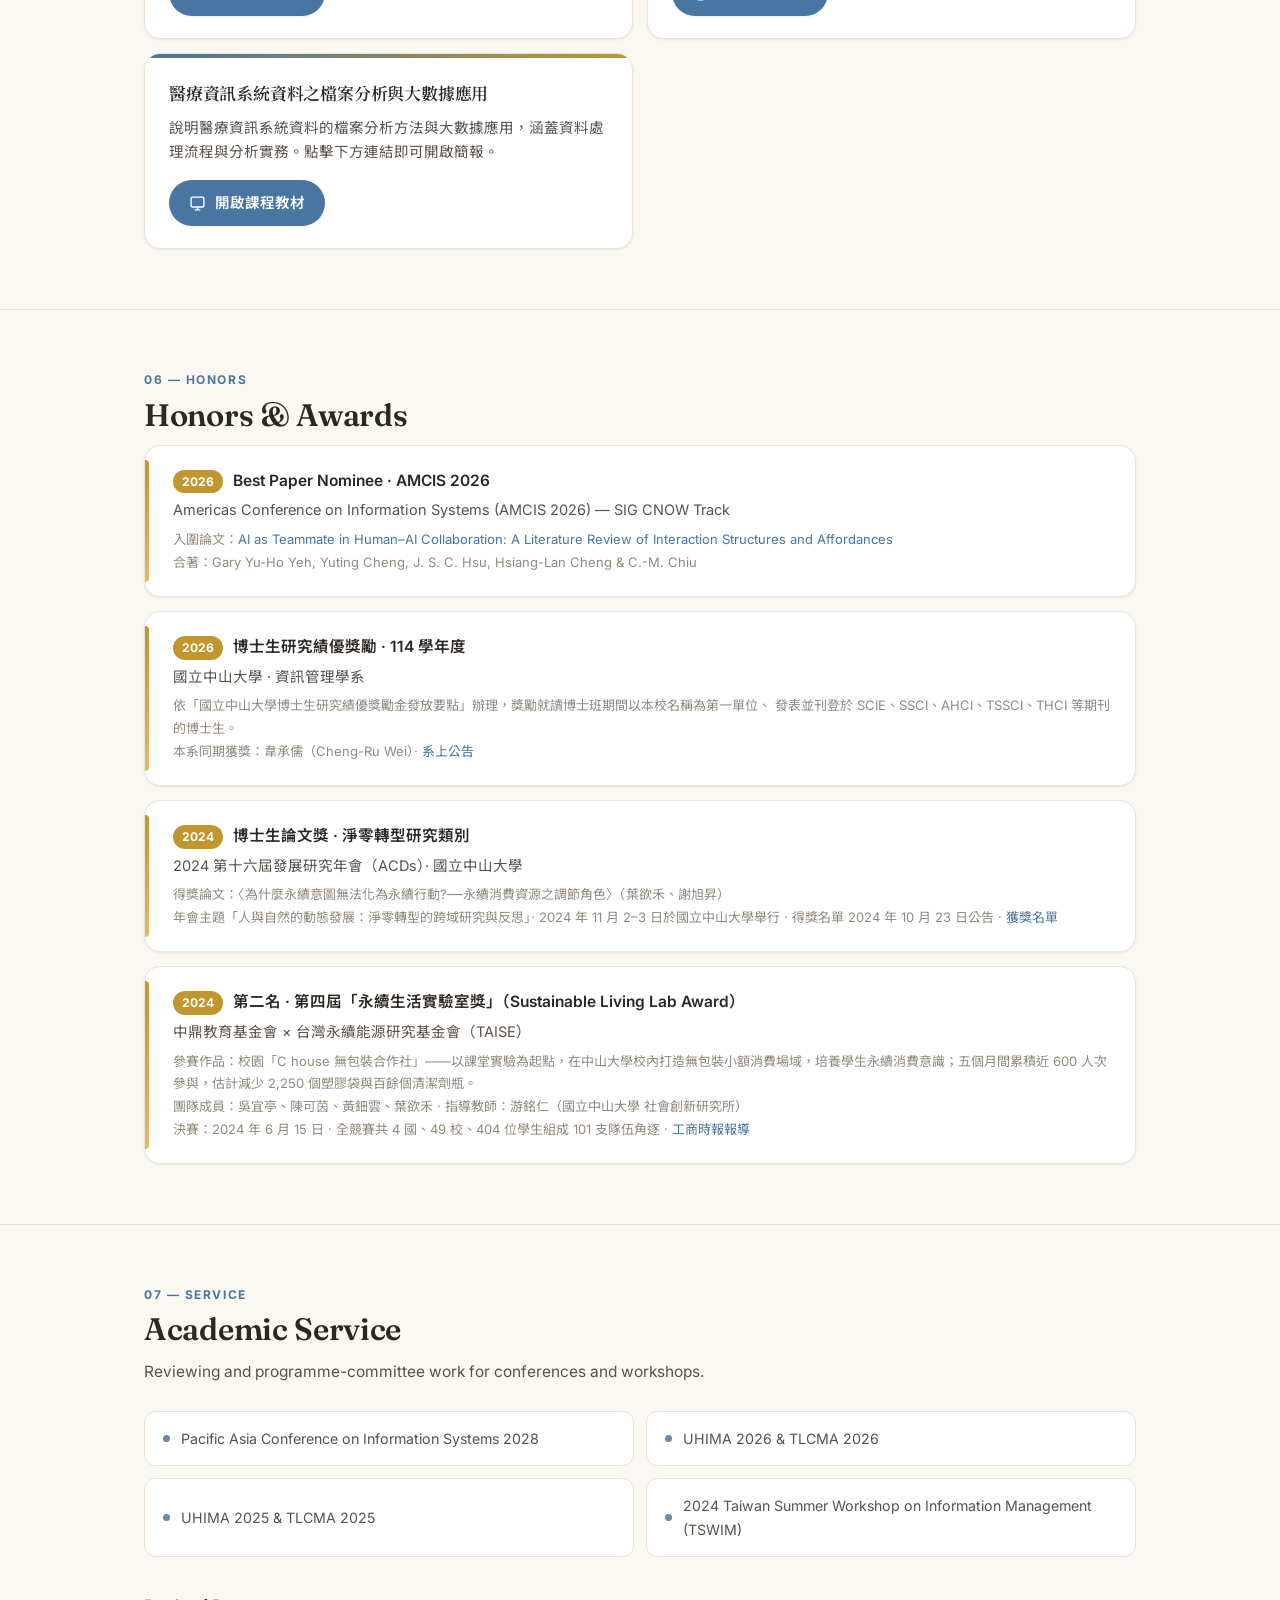
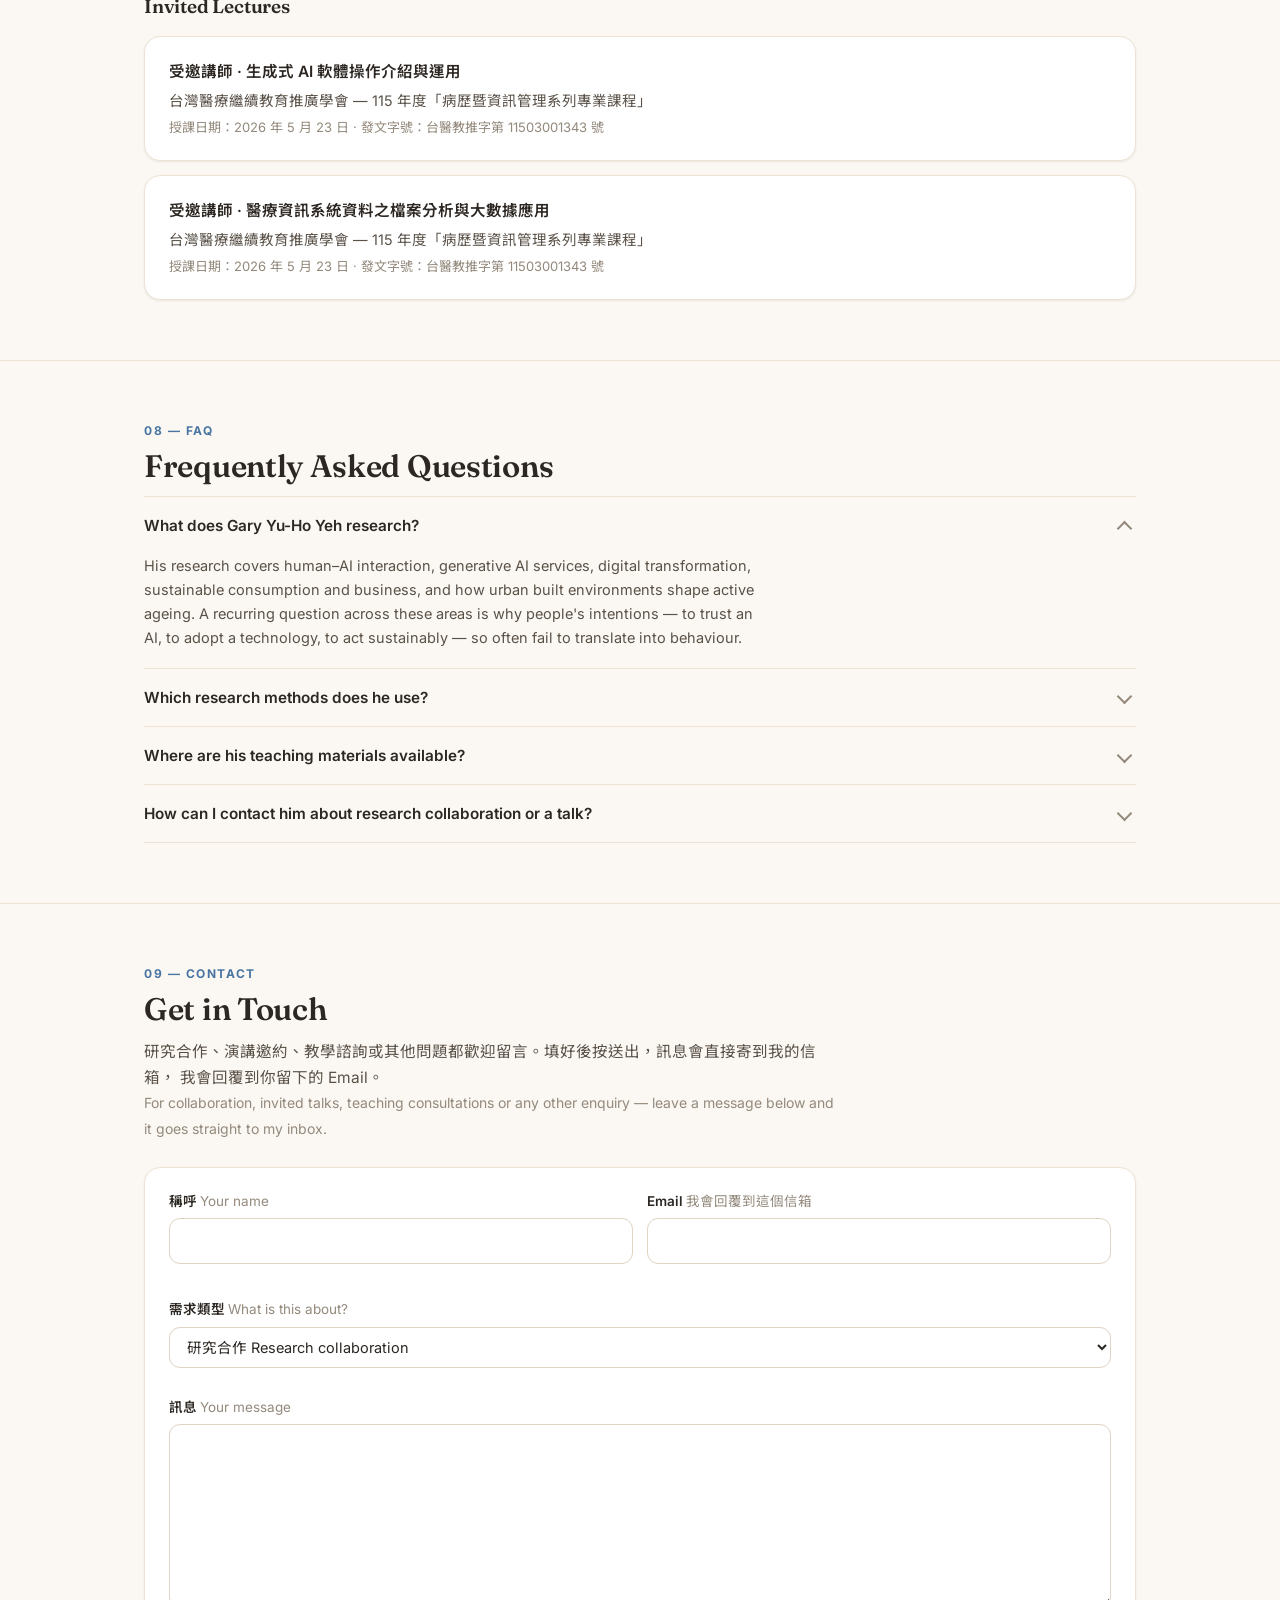
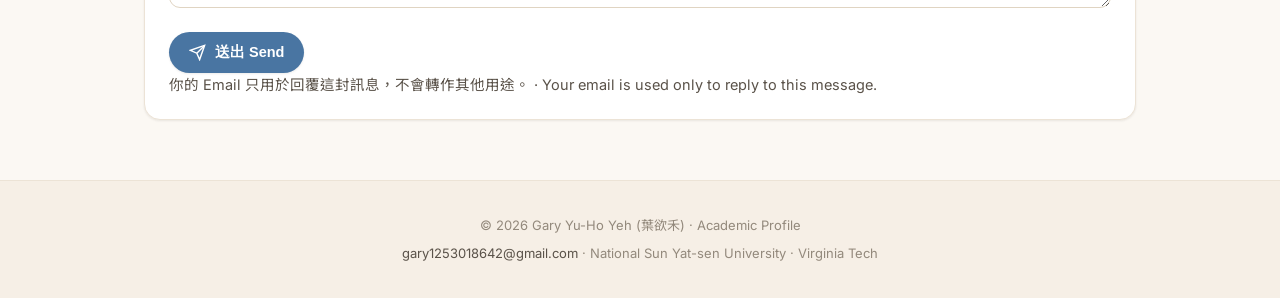
==== commit 1c339ddf: "Allow previewing a season from the URL ?season=winter and friends override the month, so looking at " ====
--- a/index.html
+++ b/index.html
@@ -1,7 +1,7 @@
 <!DOCTYPE html>
 <html lang="en">
 <head>
-<script>(function(){var d=document.documentElement;d.classList.add('js');try{var t=localStorage.getItem('theme');if(t)d.setAttribute('data-theme',t);}catch(e){}var m=new Date().getMonth();d.setAttribute('data-season',m===11||m<2?'winter':m<5?'spring':m<8?'summer':'autumn');})();</script>
+<script>(function(){var d=document.documentElement;d.classList.add('js');try{var t=localStorage.getItem('theme');if(t)d.setAttribute('data-theme',t);}catch(e){}var m=new Date().getMonth(),x=(location.search.match(/[?&]season=(winter|spring|summer|autumn)/)||[])[1];d.setAttribute('data-season',x||(m===11||m<2?'winter':m<5?'spring':m<8?'summer':'autumn'));})();</script>
 <meta charset="UTF-8" />
 <meta name="viewport" content="width=device-width, initial-scale=1.0" />
 <meta name="color-scheme" content="light dark" />
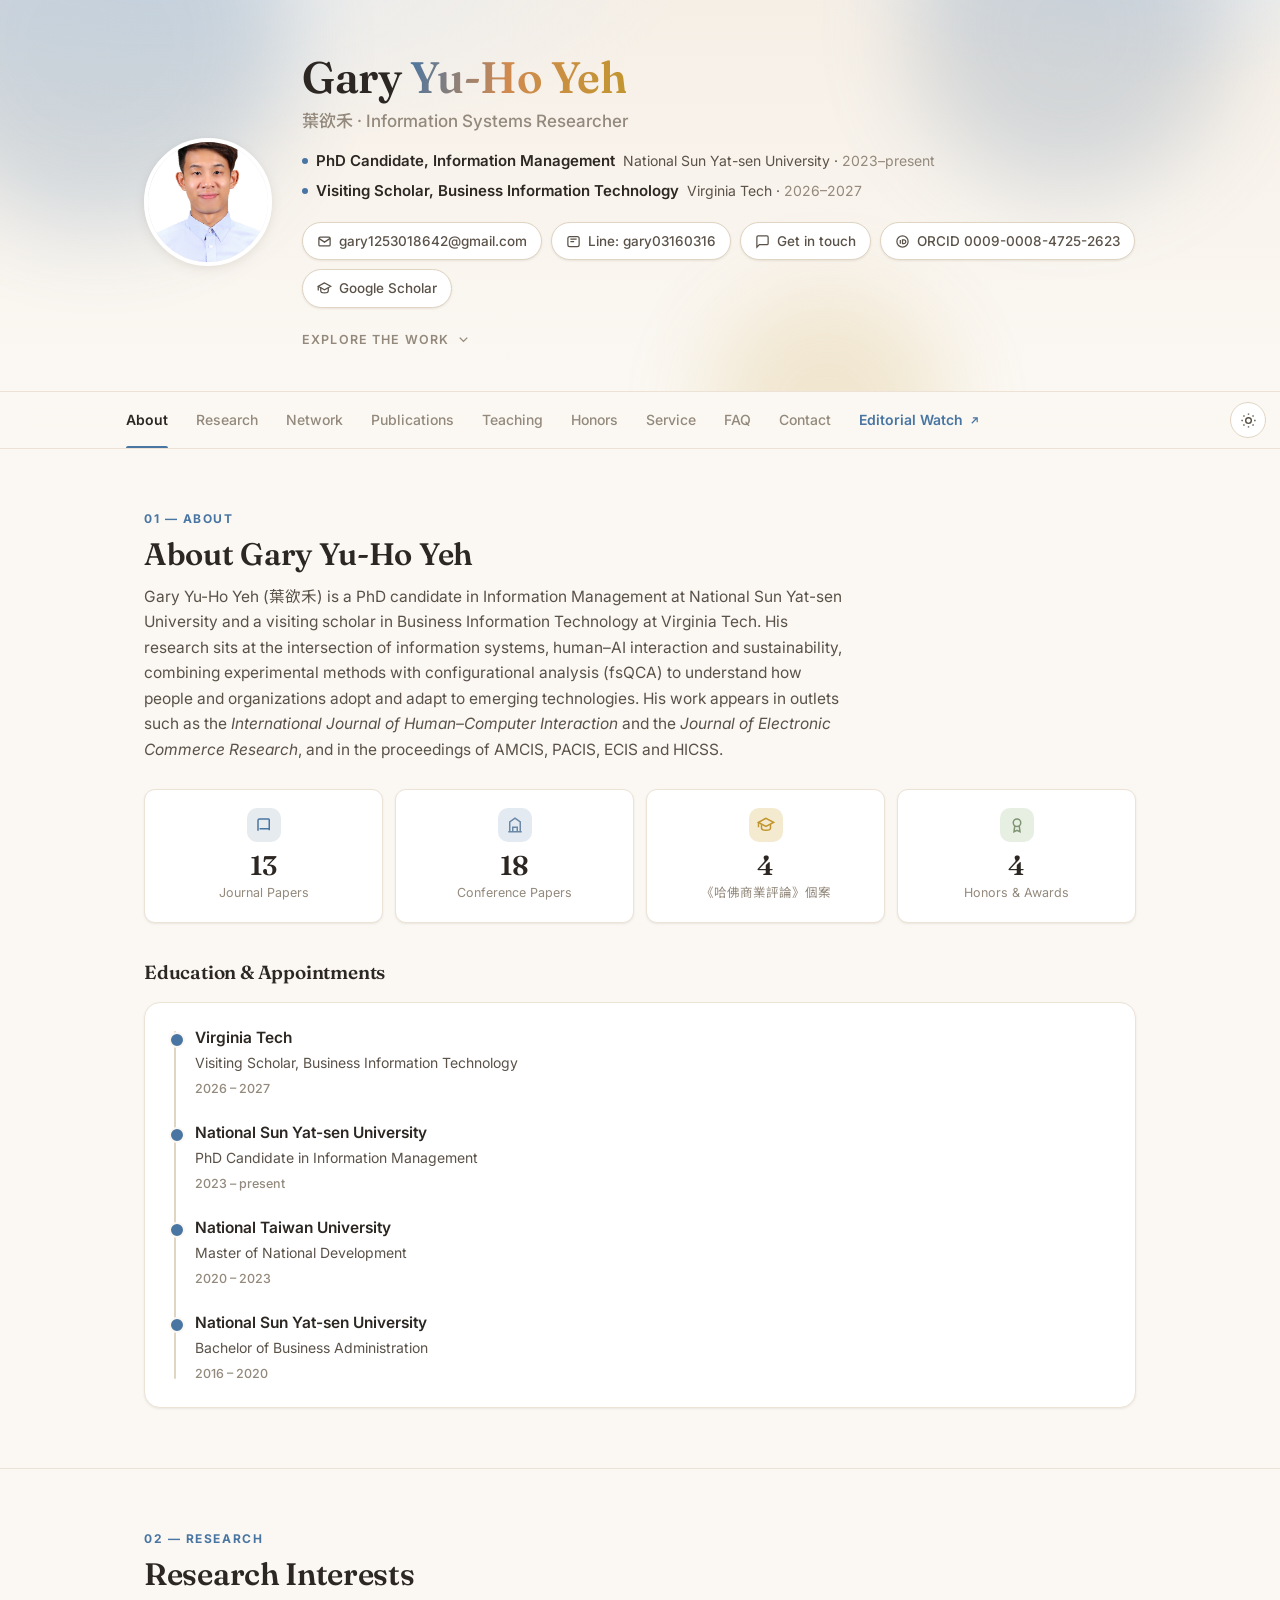
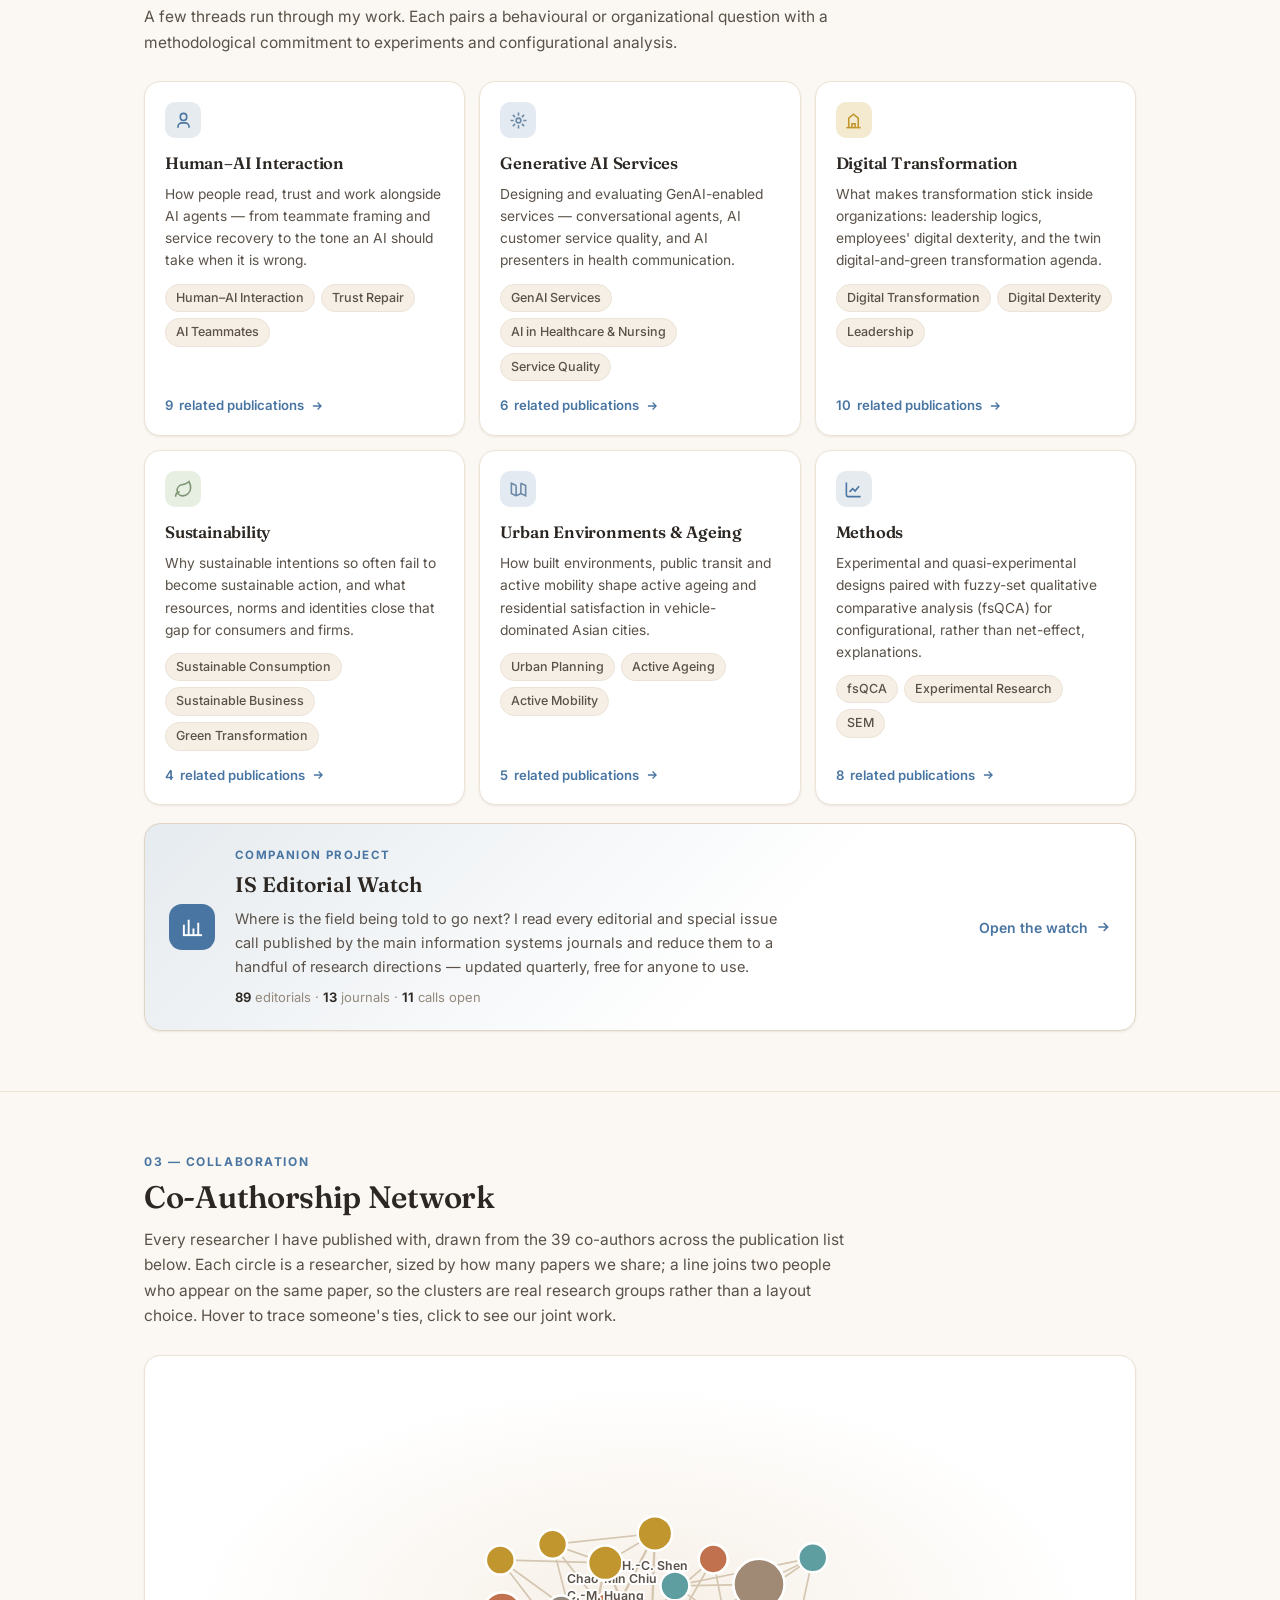
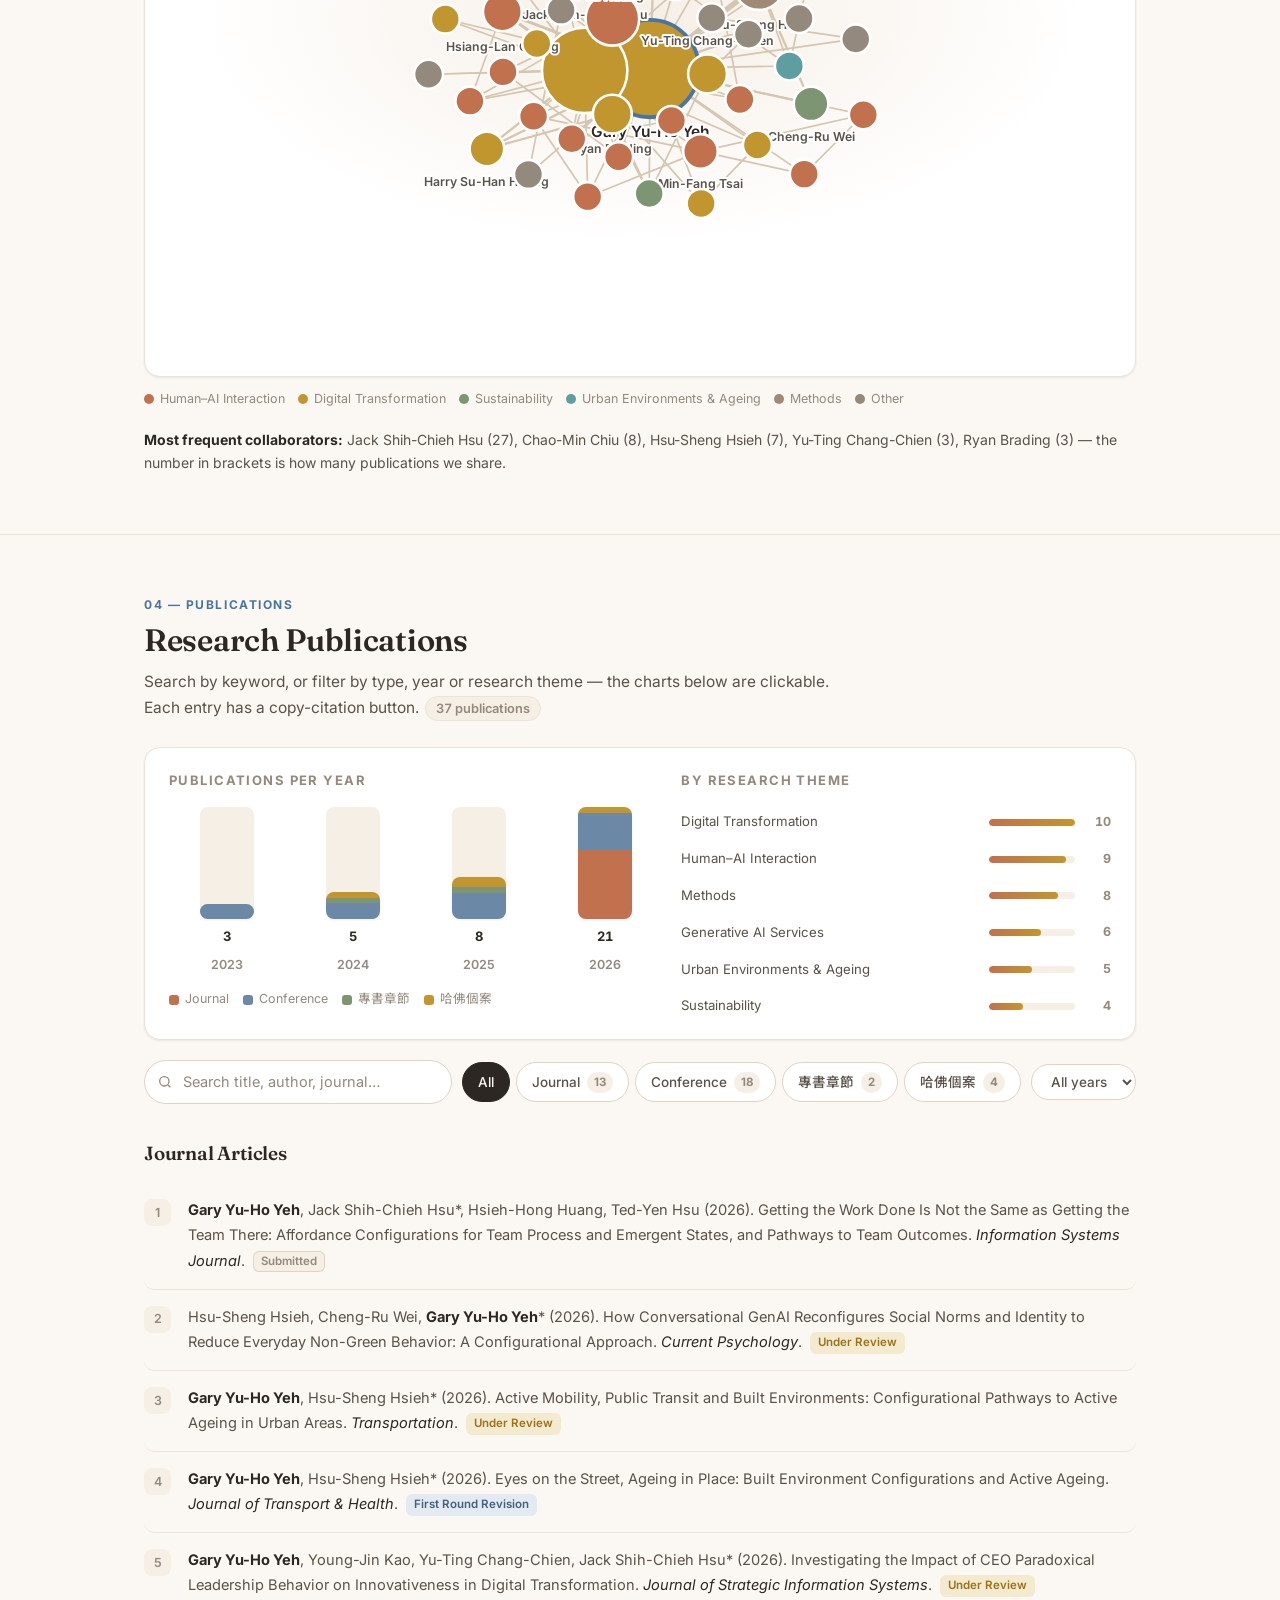
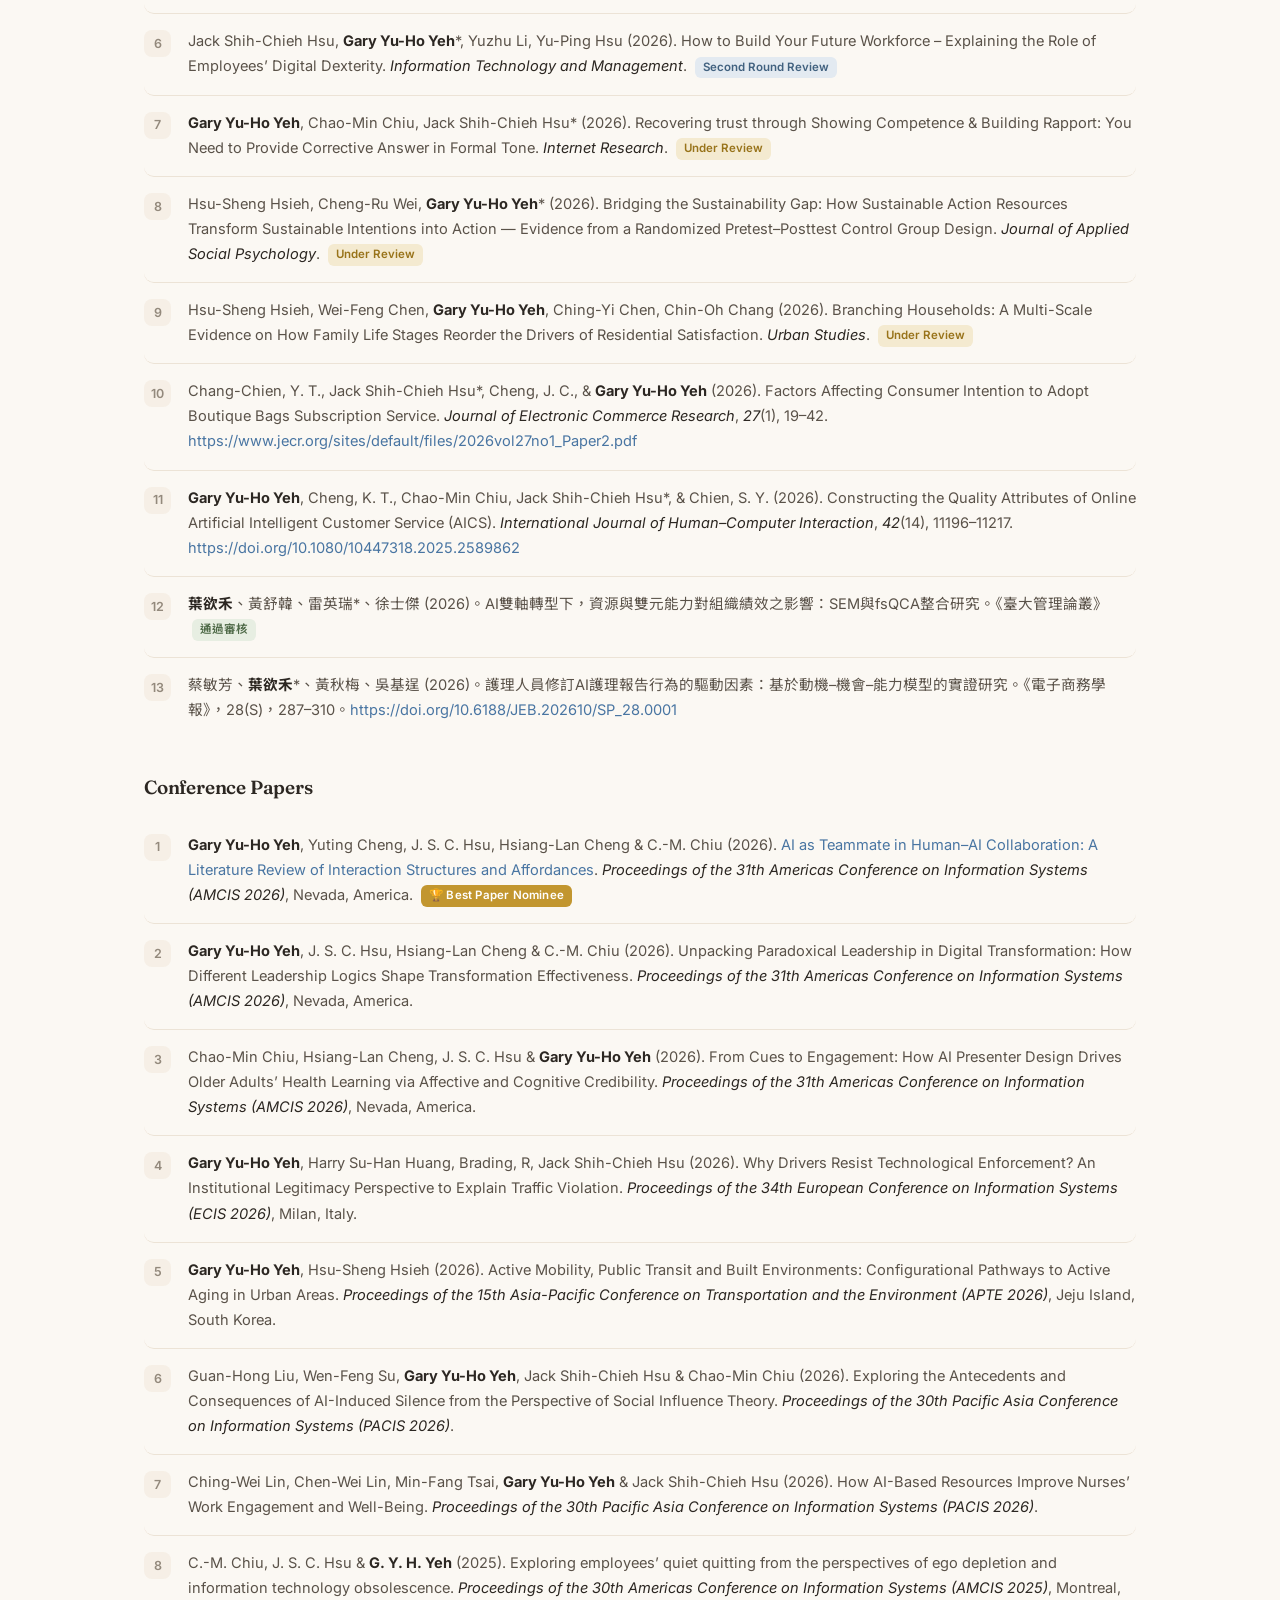
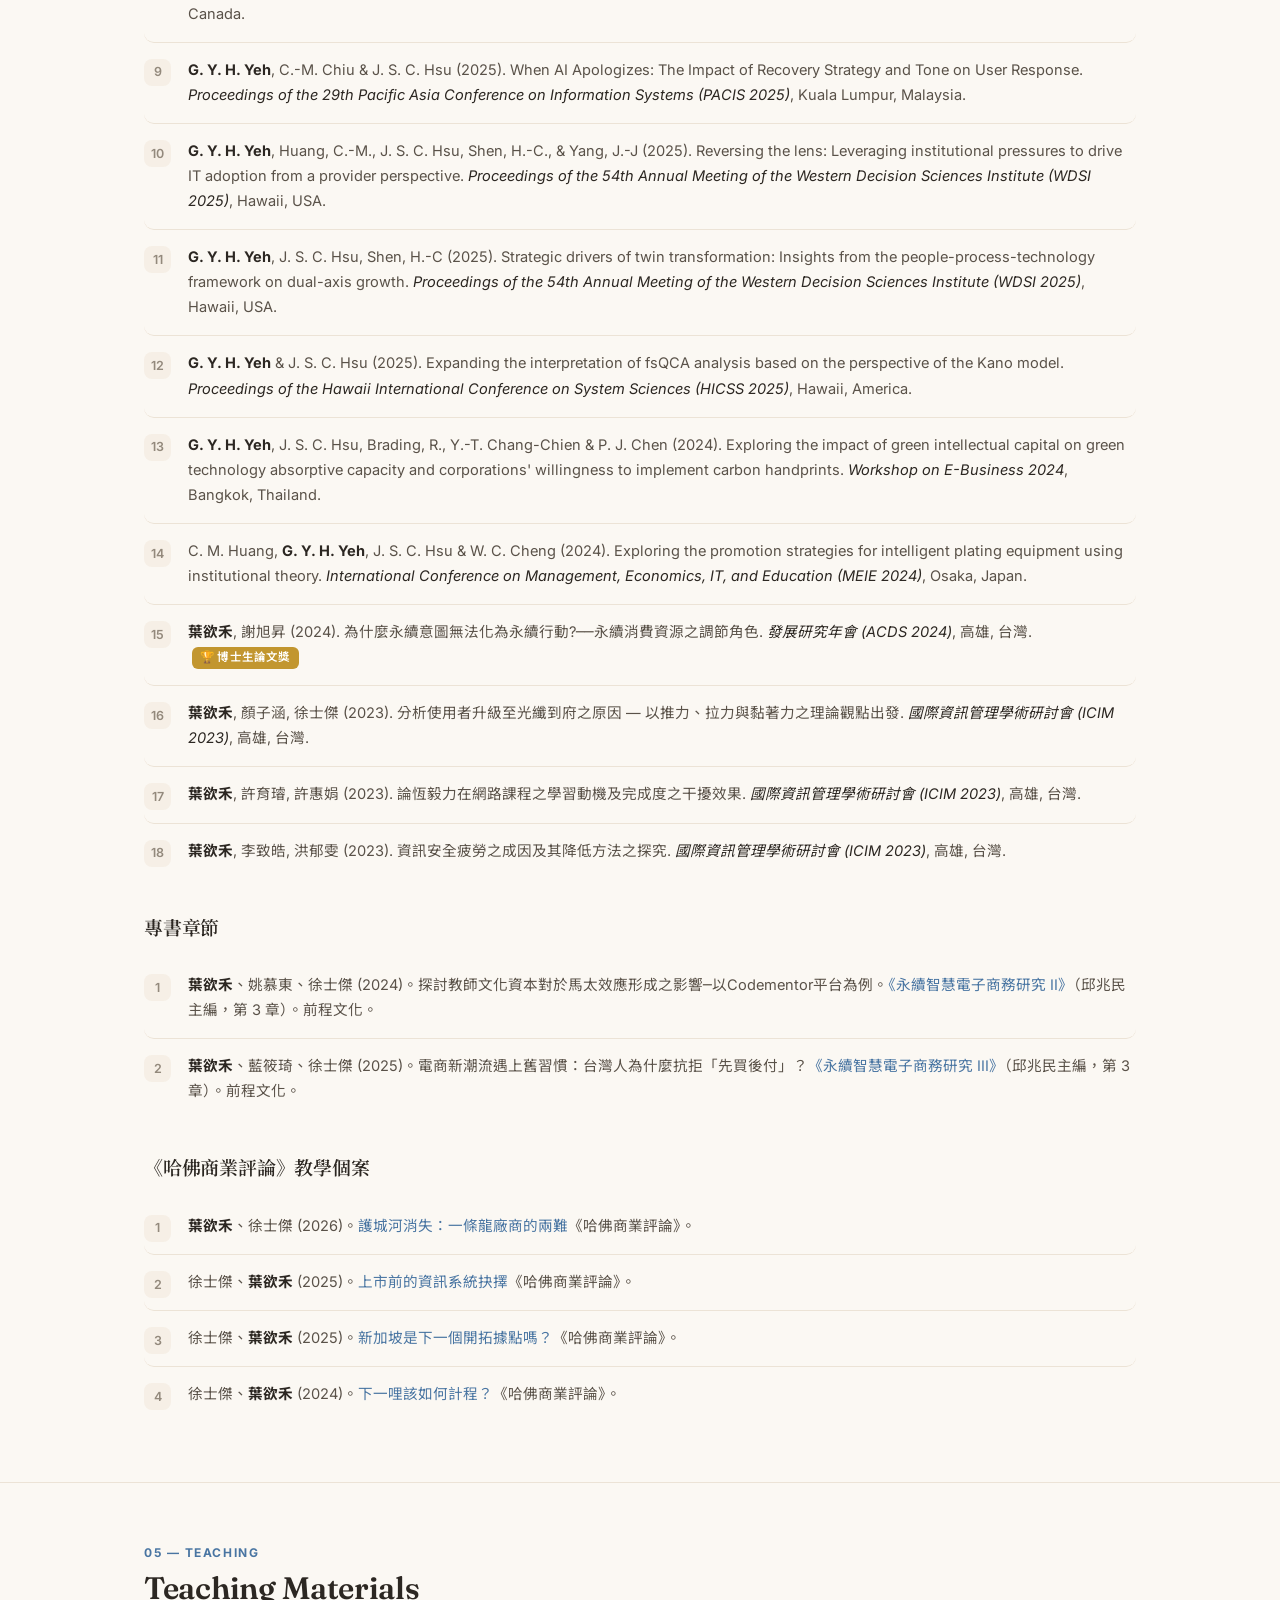
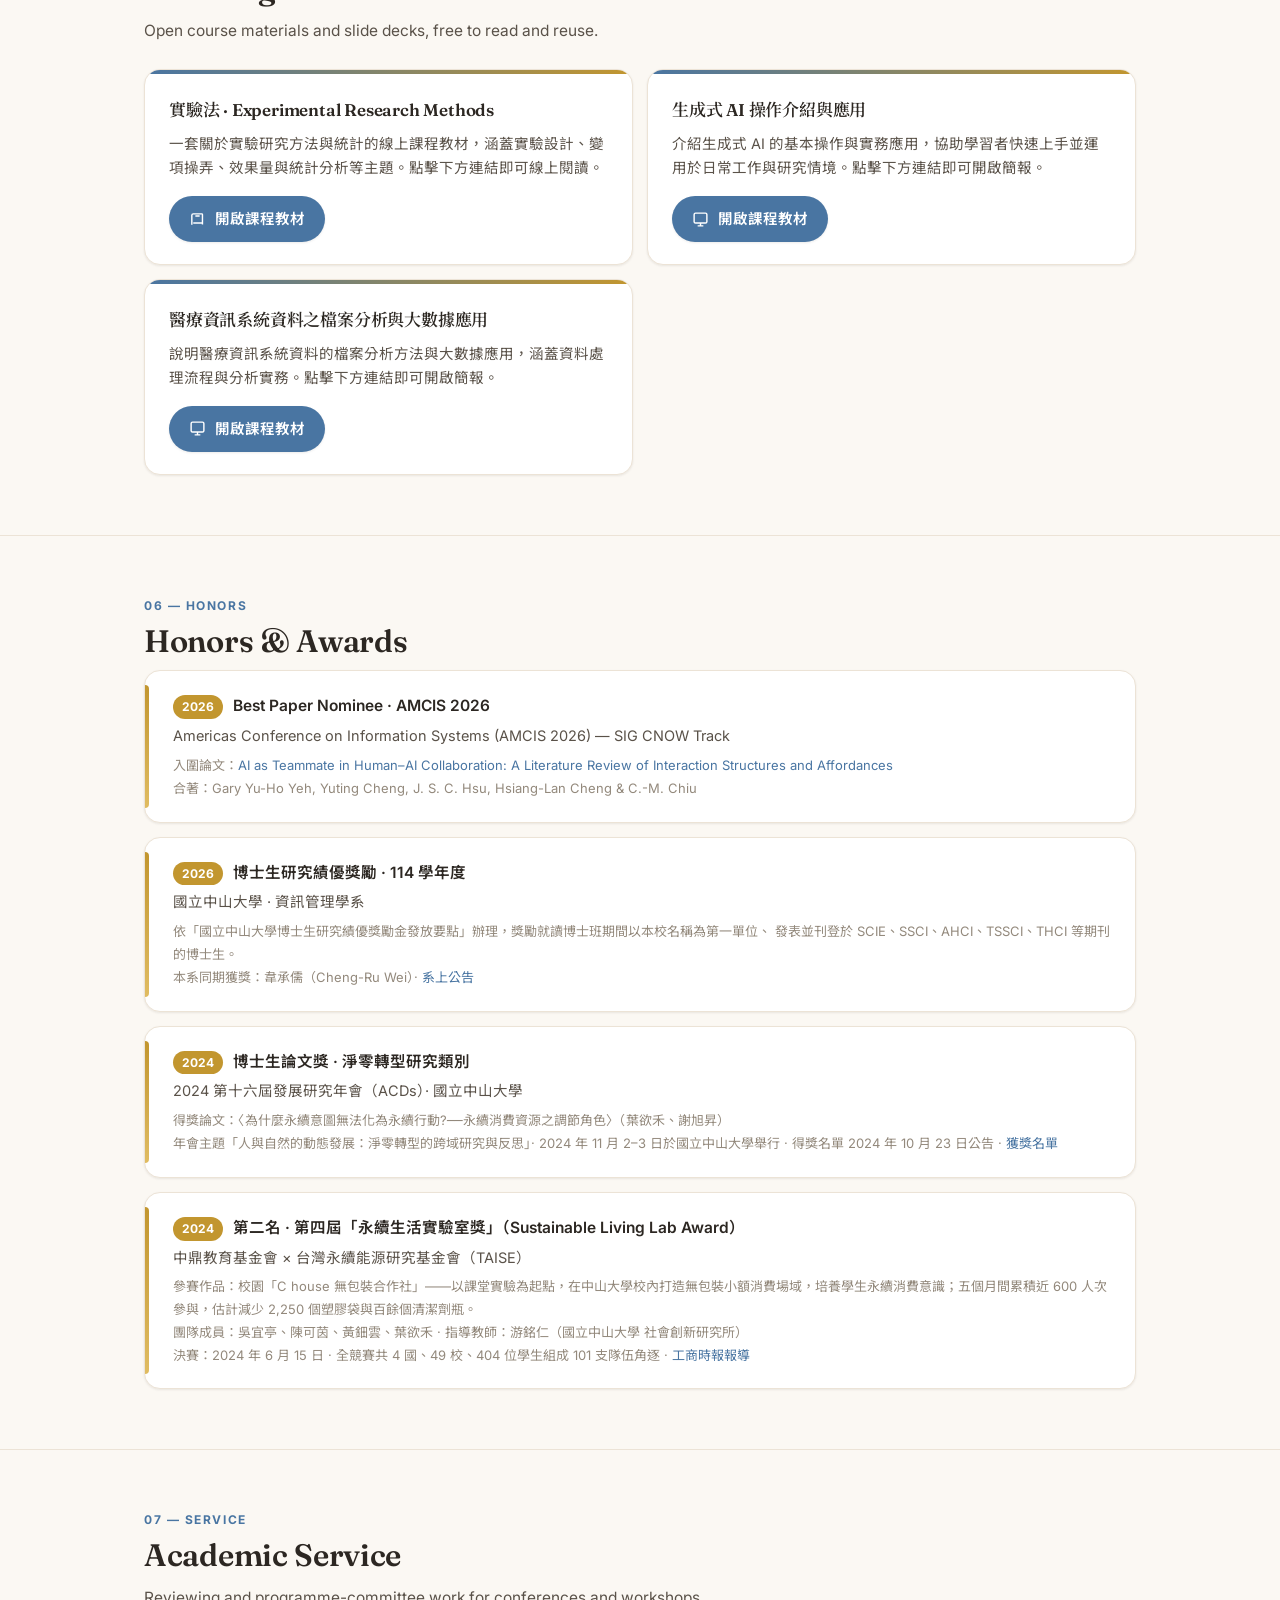
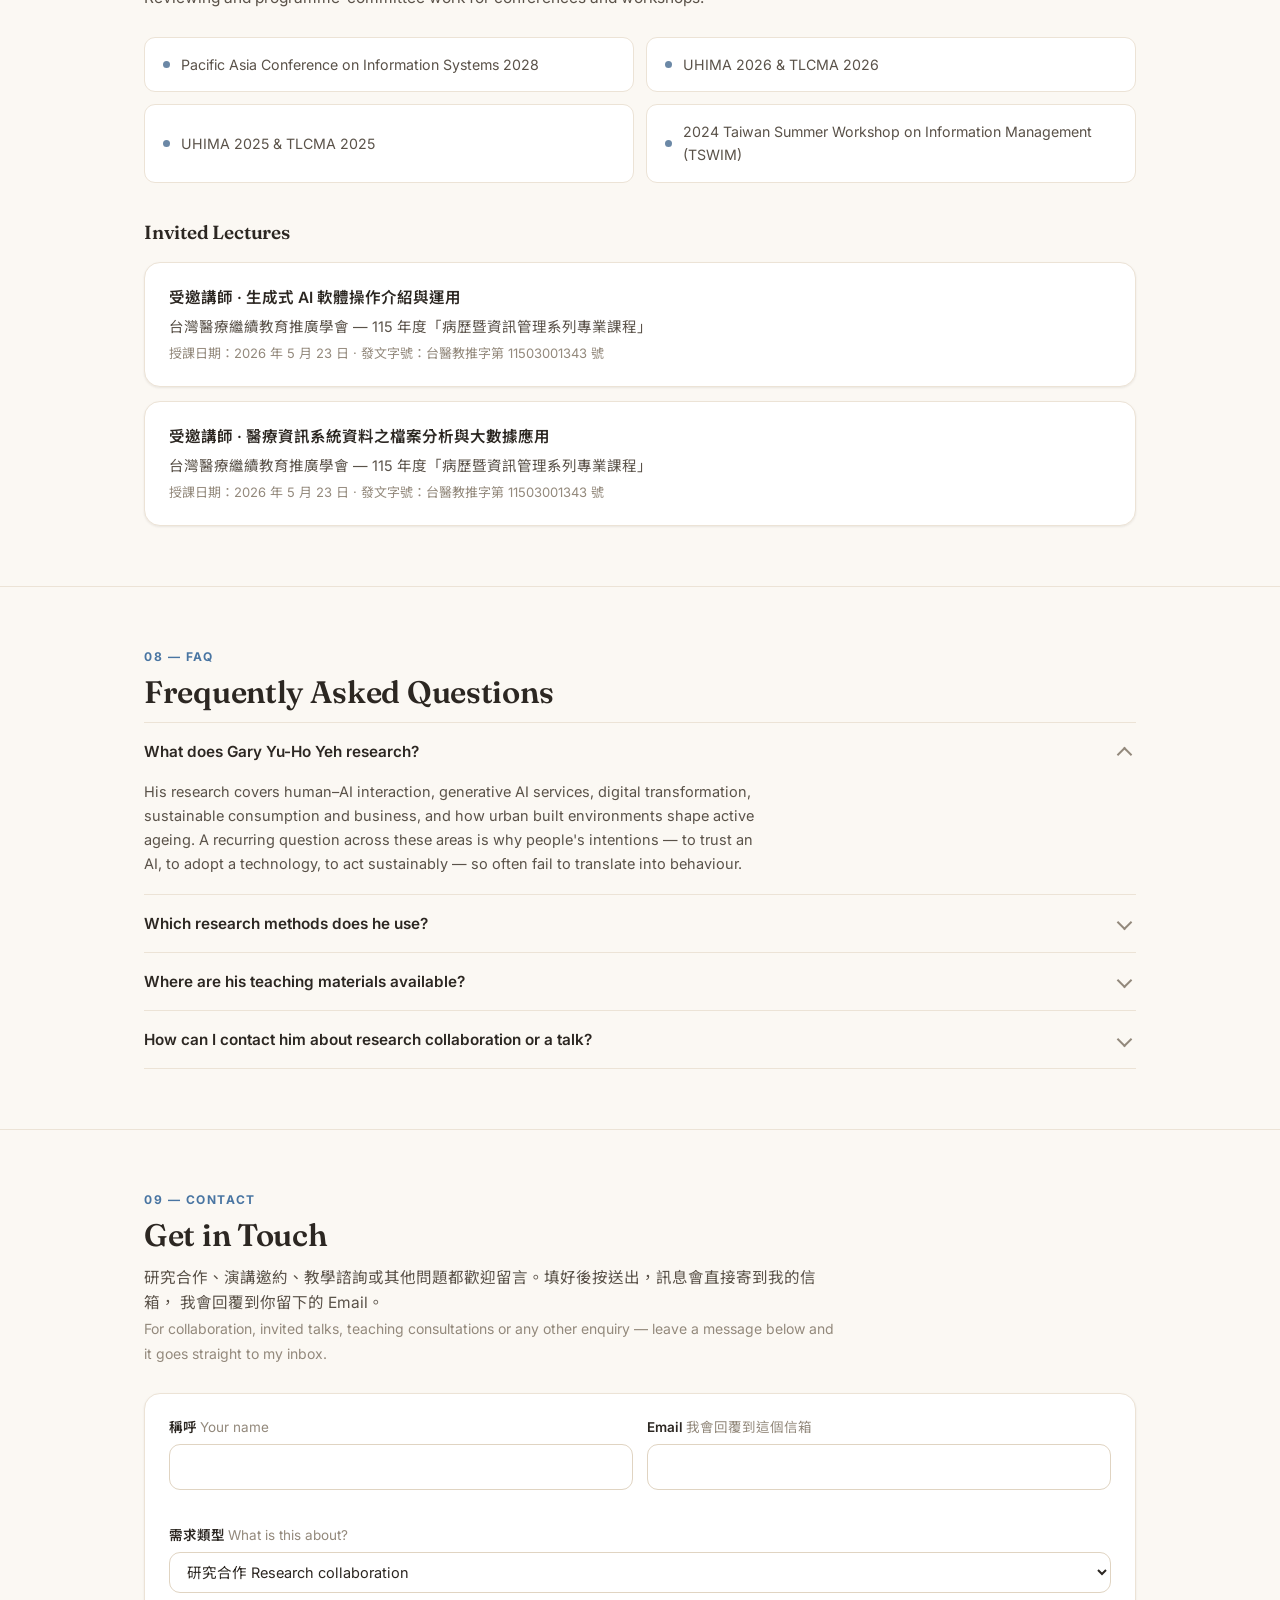
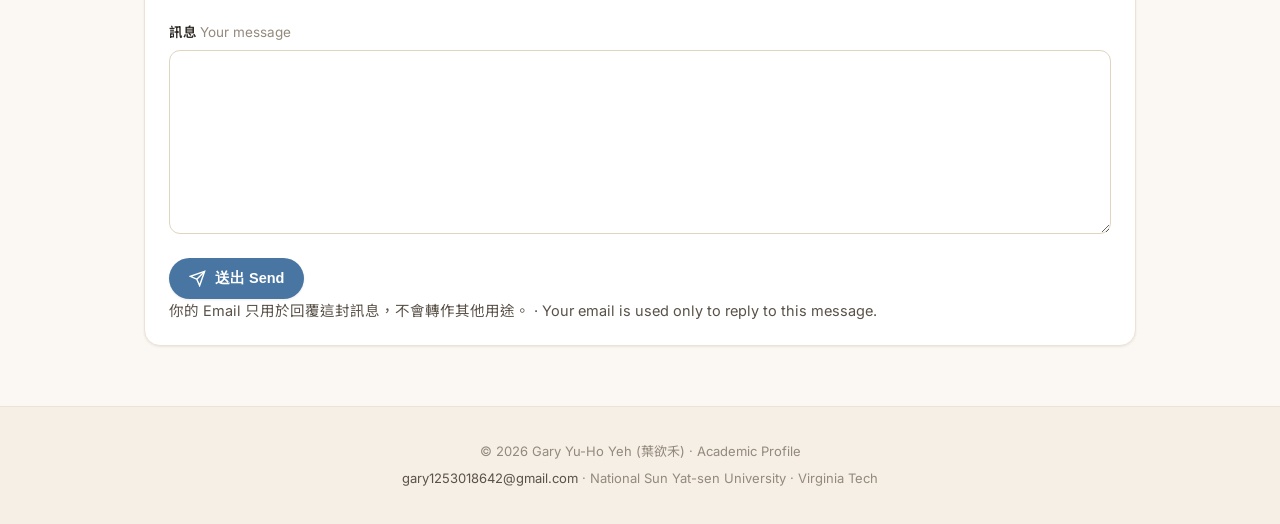
==== commit 1ed6191e: "Add IS Editorial Watch, a quarterly reading of the field's editorials Eighty-nine editorials and twe" ====
--- a/index.html
+++ b/index.html
@@ -1743,6 +1743,41 @@
   :root[data-theme="dark"][data-season="winter"] { --clay: #80a3c6; --clay-soft: #1e242a; --clay-hover: #95b2cf; --link-hover: #95b2cf; --chip-line: #38424c; --chip-fg: #8eadcc; }
   :root[data-theme="dark"][data-season="spring"] { --clay: #c492a7; --clay-soft: #291f23; --clay-hover: #cfa6b7; --link-hover: #cfa6b7; --chip-line: #4a3a41; --chip-fg: #cb9fb2; }
   :root[data-theme="dark"][data-season="summer"] { --clay: #40bfbb; --clay-soft: #1c2c2b; --clay-hover: #57c7c3; --link-hover: #57c7c3; --chip-line: #35504f; --chip-fg: #4fc4c0; }
+
+  /* ---------- IS Editorial Watch: nav link + Research-section card ---------- */
+  .navlinks a.ext { color: var(--clay); font-weight: 600; display: inline-flex; align-items: center; gap: 5px; }
+  .navlinks a.ext svg { width: 13px; height: 13px; }
+  .navlinks a.ext::after { display: none; }
+  .navlinks a.ext:hover { color: var(--link-hover); }
+
+  .watch-card {
+    display: flex; align-items: center; gap: 20px; margin-top: 18px;
+    padding: 22px 24px; border-radius: var(--radius); text-decoration: none; color: inherit;
+    background: linear-gradient(135deg, var(--clay-soft) 0%, var(--surface) 62%);
+    border: 1px solid var(--line-strong); box-shadow: var(--shadow-sm);
+    transition: transform .18s ease, box-shadow .18s ease, border-color .18s ease;
+  }
+  .watch-card:hover { transform: translateY(-2px); box-shadow: var(--shadow-md); border-color: var(--clay); text-decoration: none; }
+  .watch-ico {
+    flex: none; width: 46px; height: 46px; border-radius: 13px; display: grid; place-items: center;
+    background: var(--clay); color: var(--on-accent);
+  }
+  .watch-ico svg { width: 23px; height: 23px; }
+  .watch-body { flex: 1; min-width: 0; }
+  .watch-k { display: block; font-size: 11.5px; font-weight: 700; letter-spacing: .12em; text-transform: uppercase; color: var(--clay); }
+  .watch-body strong { display: block; font-family: "Fraunces", Georgia, serif; font-size: 21px; font-weight: 600; margin: 2px 0 5px; }
+  .watch-p { display: block; font-size: 14.5px; color: var(--ink-soft); max-width: 62ch; }
+  .watch-stats { display: block; margin-top: 8px; font-size: 13px; color: var(--muted); }
+  .watch-stats b { color: var(--ink); font-weight: 650; }
+  .watch-go {
+    flex: none; display: inline-flex; align-items: center; gap: 7px;
+    font-size: 14px; font-weight: 600; color: var(--clay);
+  }
+  .watch-go svg { width: 16px; height: 16px; }
+  @media (max-width: 760px) {
+    .watch-card { flex-wrap: wrap; gap: 14px; }
+    .watch-go { width: 100%; }
+  }
 </style>
 </head>
 <body>
@@ -1812,6 +1847,9 @@
     <a href="#service">Service</a>
     <a href="#faq">FAQ</a>
     <a href="#contact">Contact</a>
+    <a class="ext" href="editorial-watch/">Editorial Watch
+      <svg viewBox="0 0 24 24" fill="none" stroke="currentColor" stroke-width="2.2" aria-hidden="true"><path d="M7 17 17 7M9 7h8v8"/></svg>
+    </a>
   </div>
   <button type="button" class="theme-toggle" id="theme-toggle" aria-label="Switch colour theme" title="Light / dark">
     <svg class="ico-sun" viewBox="0 0 24 24" fill="none" stroke="currentColor" stroke-width="2"><circle cx="12" cy="12" r="4"/><path d="M12 2v2M12 20v2M4.9 4.9l1.4 1.4M17.7 17.7l1.4 1.4M2 12h2M20 12h2M4.9 19.1l1.4-1.4M17.7 6.3l1.4-1.4"/></svg>
@@ -1947,6 +1985,28 @@
           <button type="button" class="theme-cta"><span class="theme-n"></span> related publications<svg viewBox="0 0 24 24" fill="none" stroke="currentColor" stroke-width="2.2"><path d="M5 12h14M13 6l6 6-6 6"/></svg></button>
         </article>
       </div>
+
+      <a class="watch-card" href="editorial-watch/" data-reveal>
+        <span class="watch-ico">
+          <svg viewBox="0 0 24 24" fill="none" stroke="currentColor" stroke-width="2"><path d="M3 20V9m5 11V4m5 16v-7m5 7V7"/><path d="M2 20h20"/></svg>
+        </span>
+        <span class="watch-body">
+          <span class="watch-k">Companion project</span>
+          <strong>IS Editorial Watch</strong>
+          <span class="watch-p">
+            Where is the field being told to go next? I read every editorial and special issue call
+            published by the main information systems journals and reduce them to a handful of research
+            directions — updated quarterly, free for anyone to use.
+          </span>
+          <span class="watch-stats">
+            <b>89</b> editorials · <b>13</b> journals · <b>11</b> calls open
+          </span>
+        </span>
+        <span class="watch-go">
+          Open the watch
+          <svg viewBox="0 0 24 24" fill="none" stroke="currentColor" stroke-width="2.4" aria-hidden="true"><path d="M5 12h14M13 6l6 6-6 6"/></svg>
+        </span>
+      </a>
     </div>
   </section>
 
@@ -2383,7 +2443,7 @@
   });
 
   /* ---------- scrollspy nav ---------- */
-  var links = Array.prototype.slice.call(document.querySelectorAll('.navlinks a'));
+  var links = Array.prototype.slice.call(document.querySelectorAll('.navlinks a:not(.ext)'));
   var sections = links
     .map(function (a) { return document.querySelector(a.getAttribute('href')); })
     .filter(Boolean);
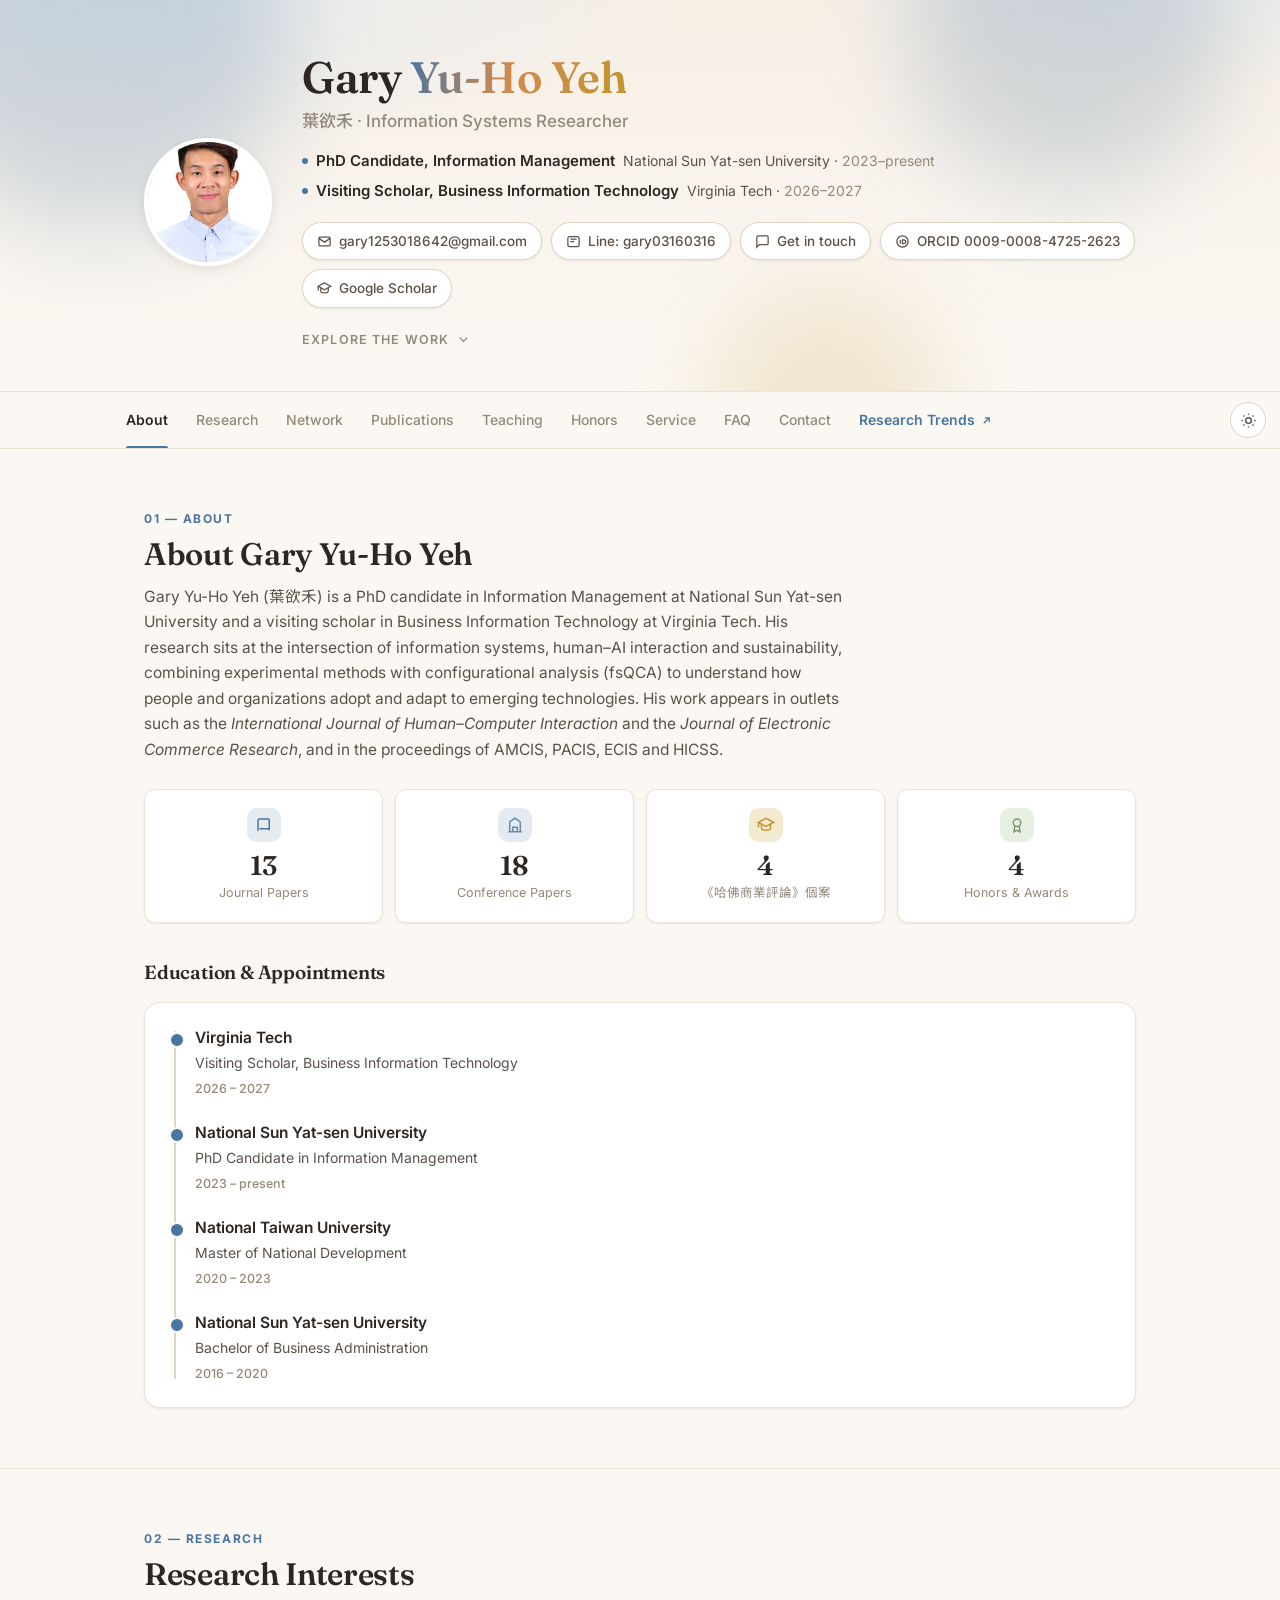
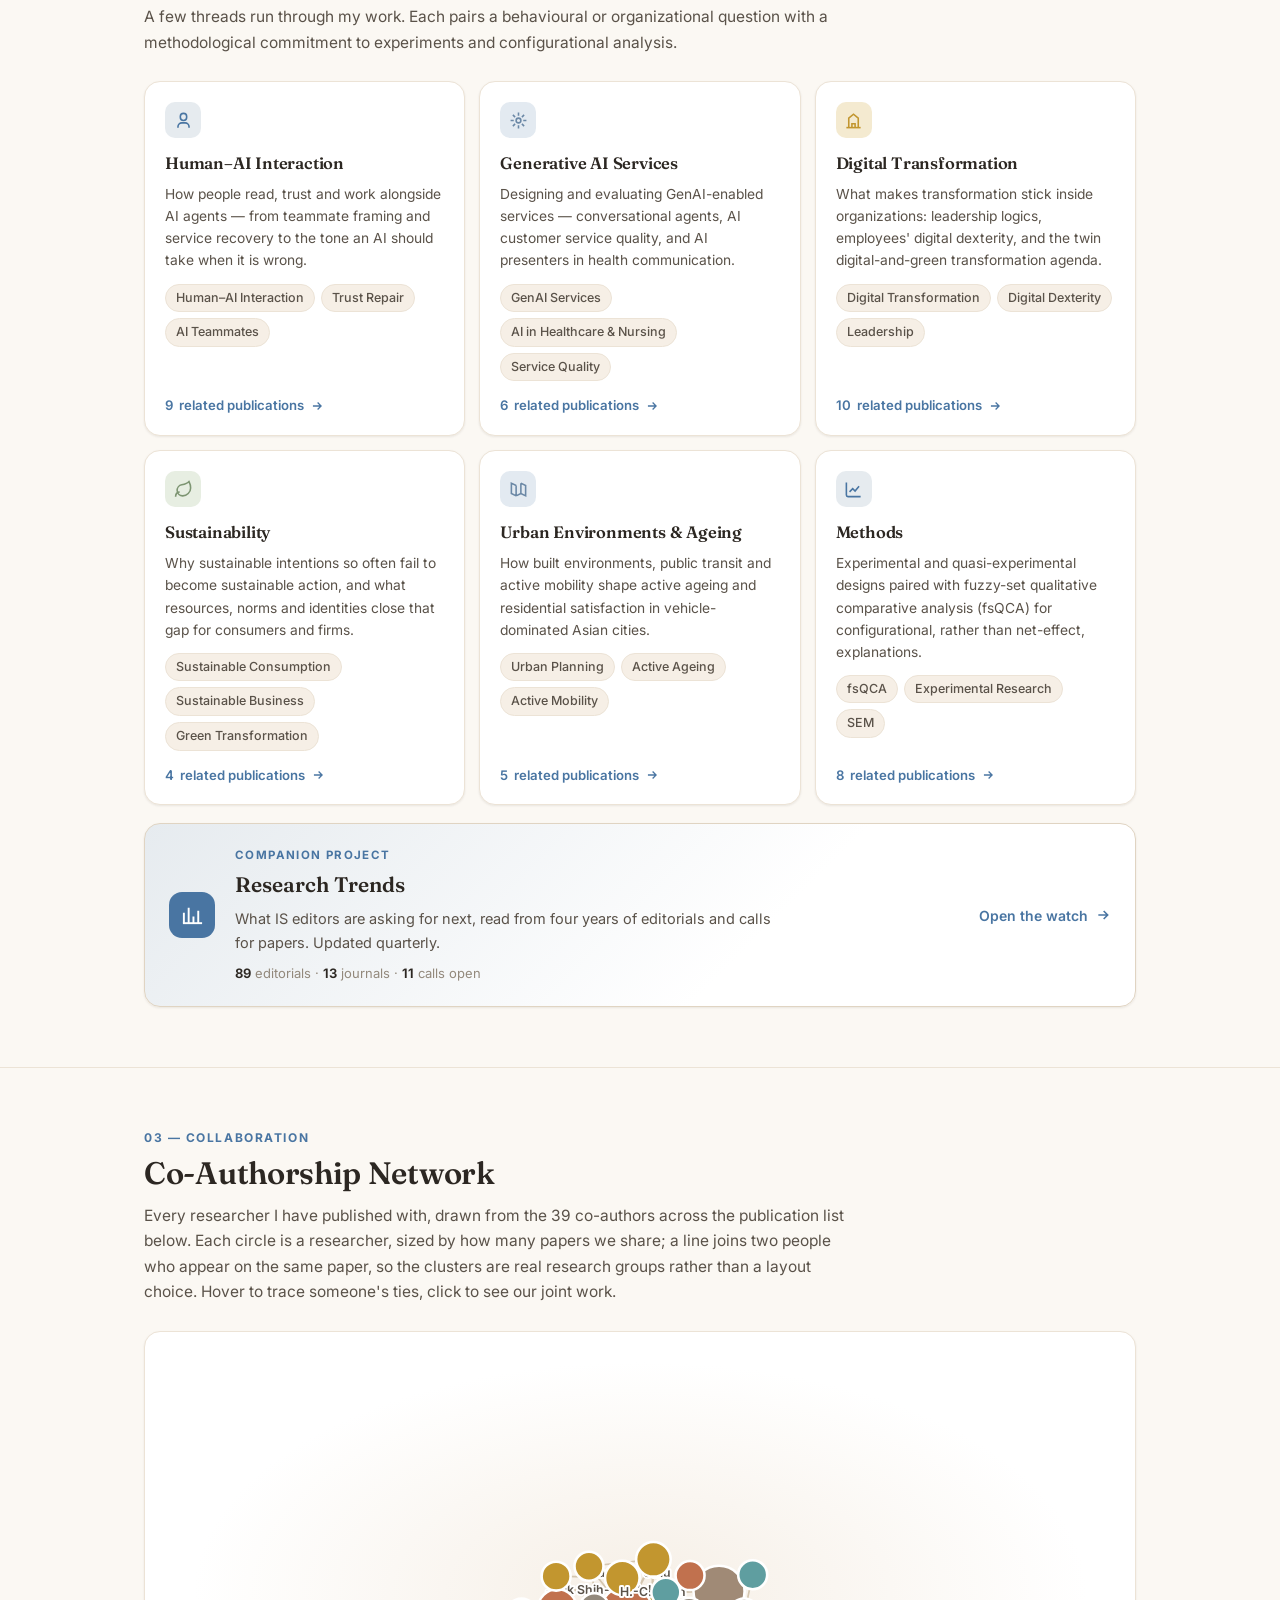
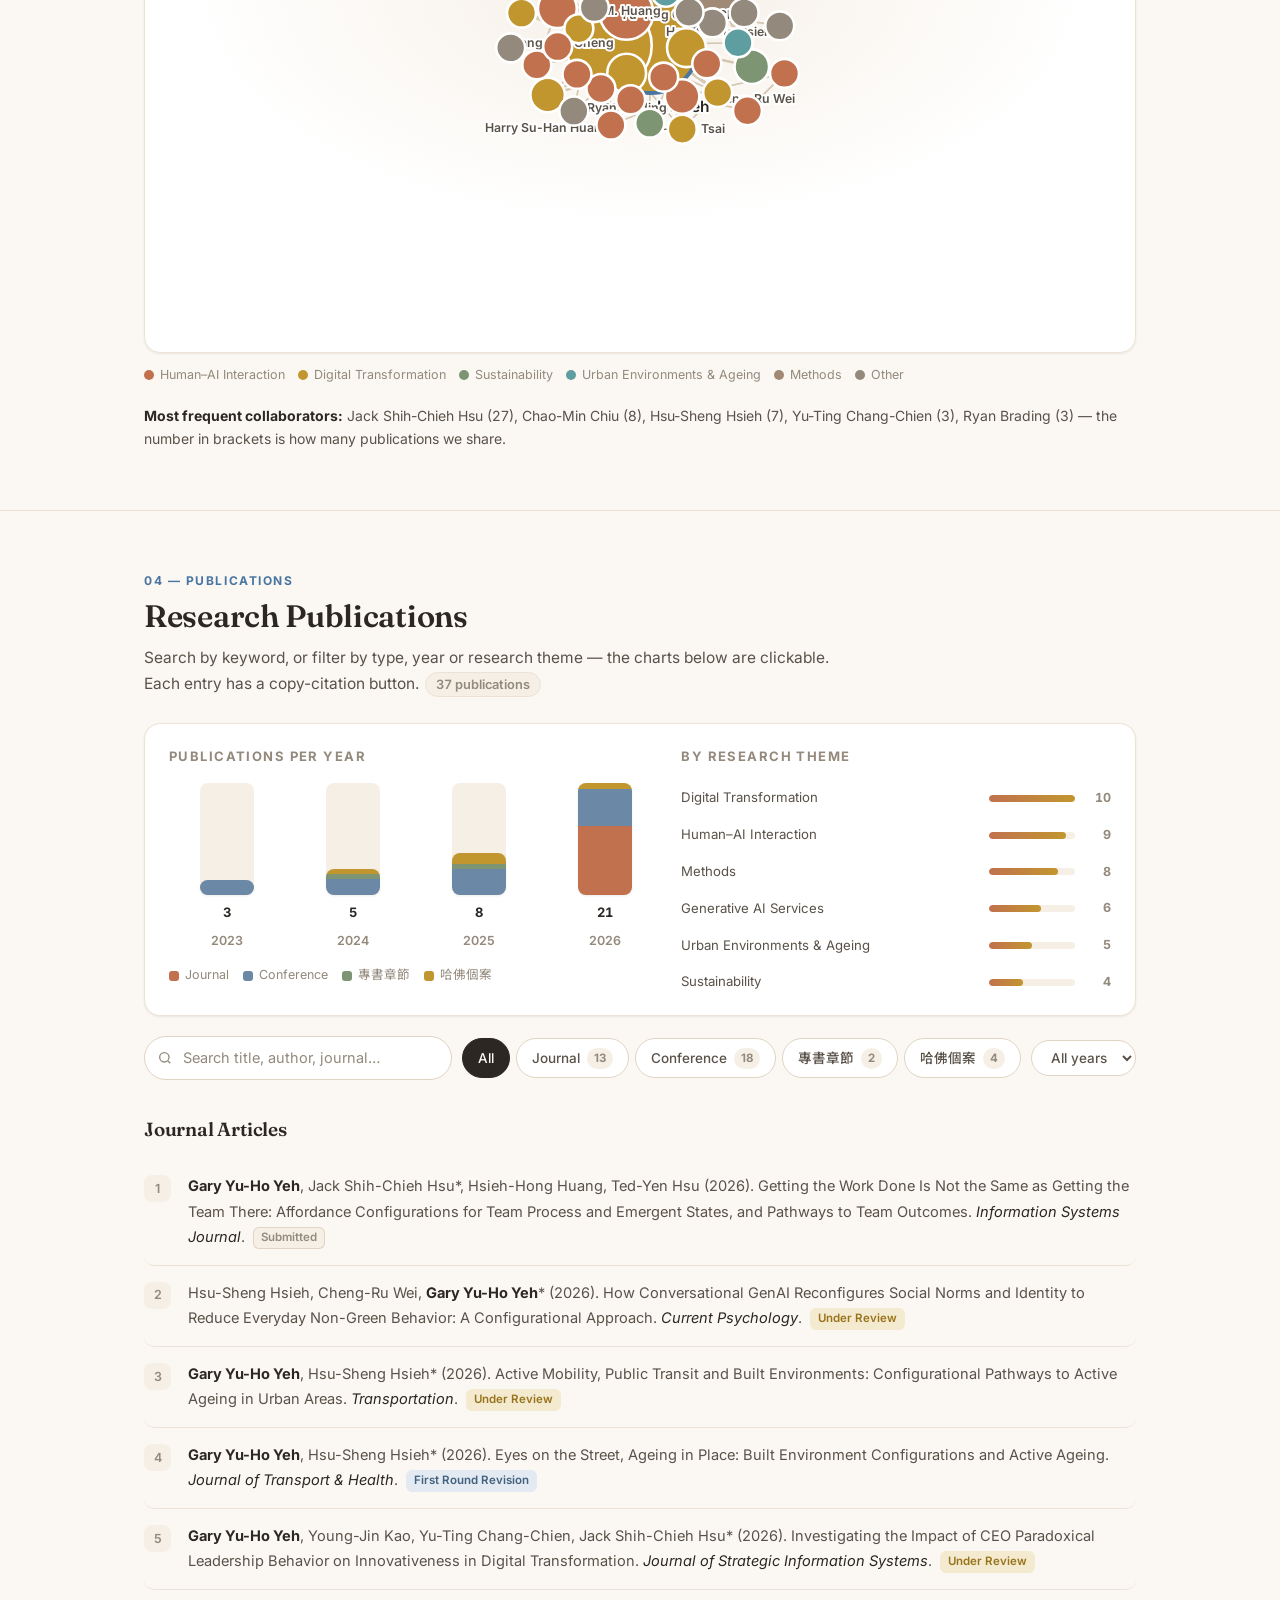
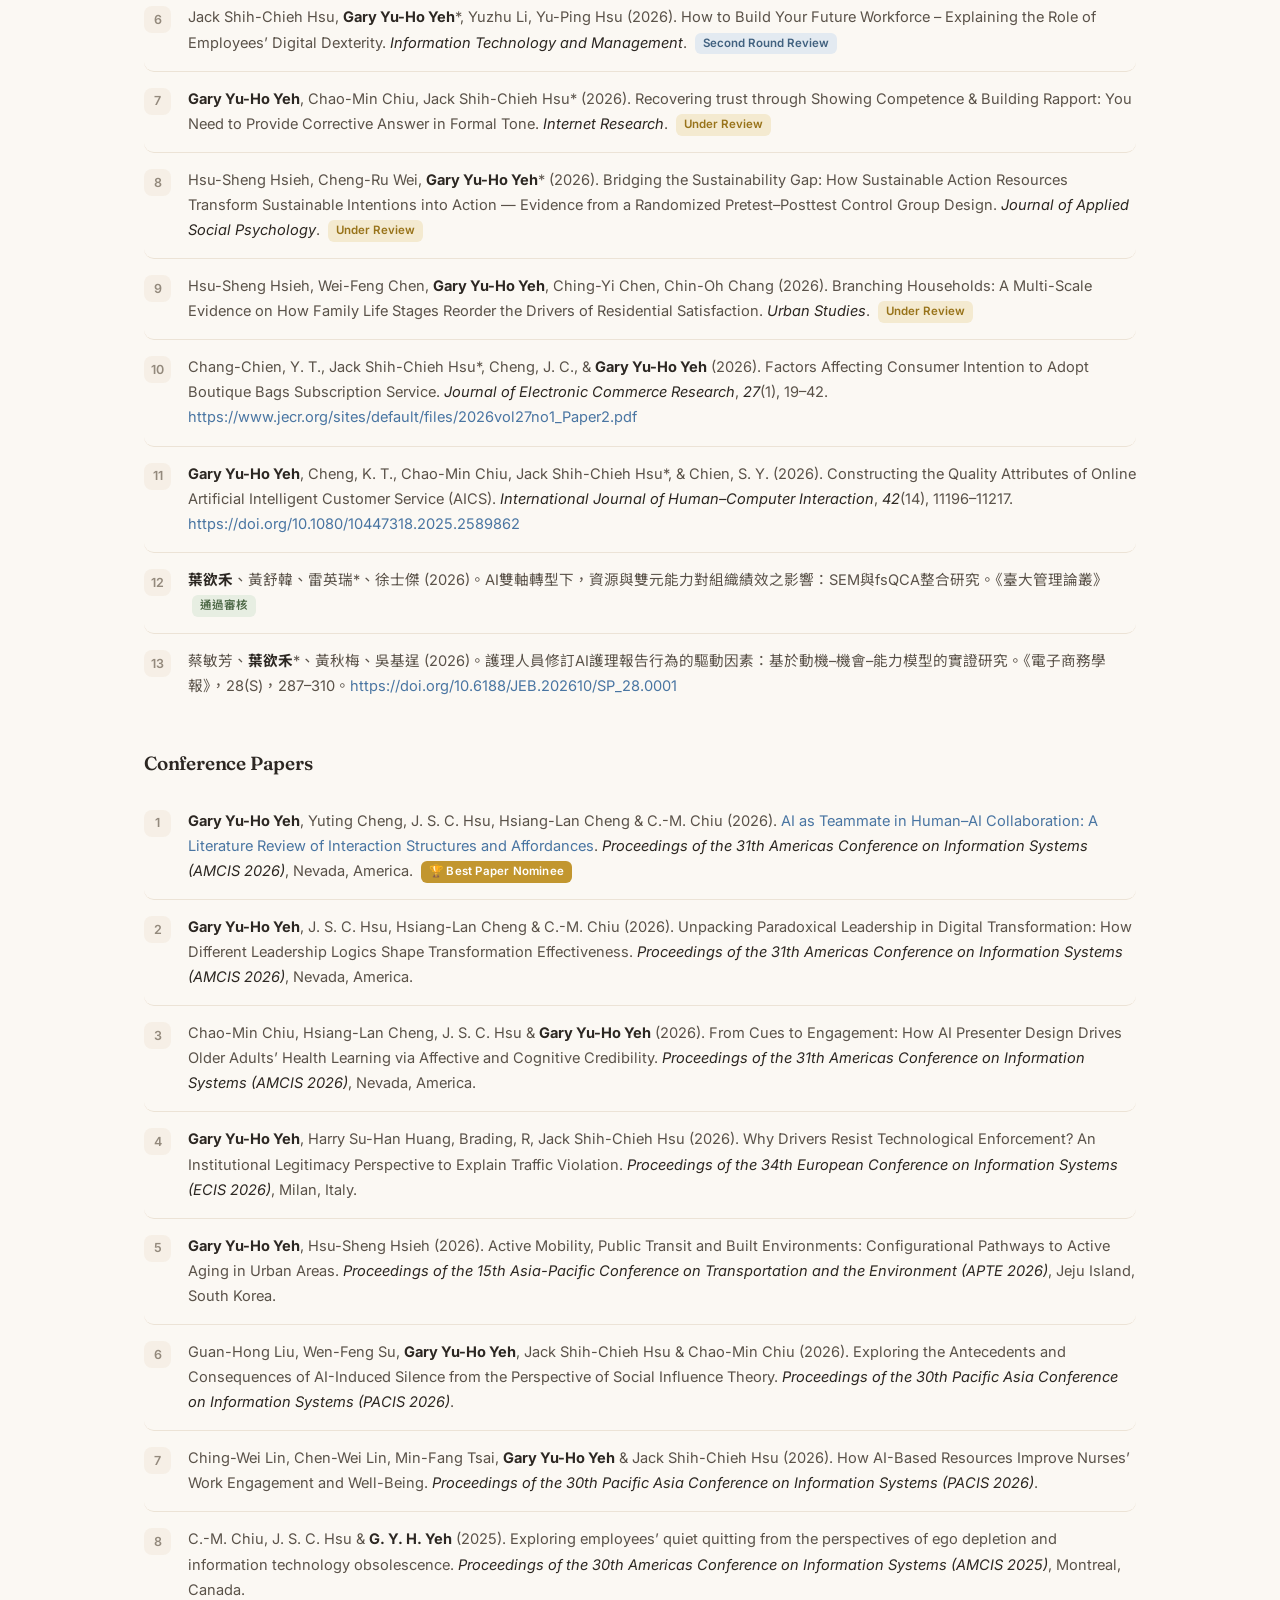
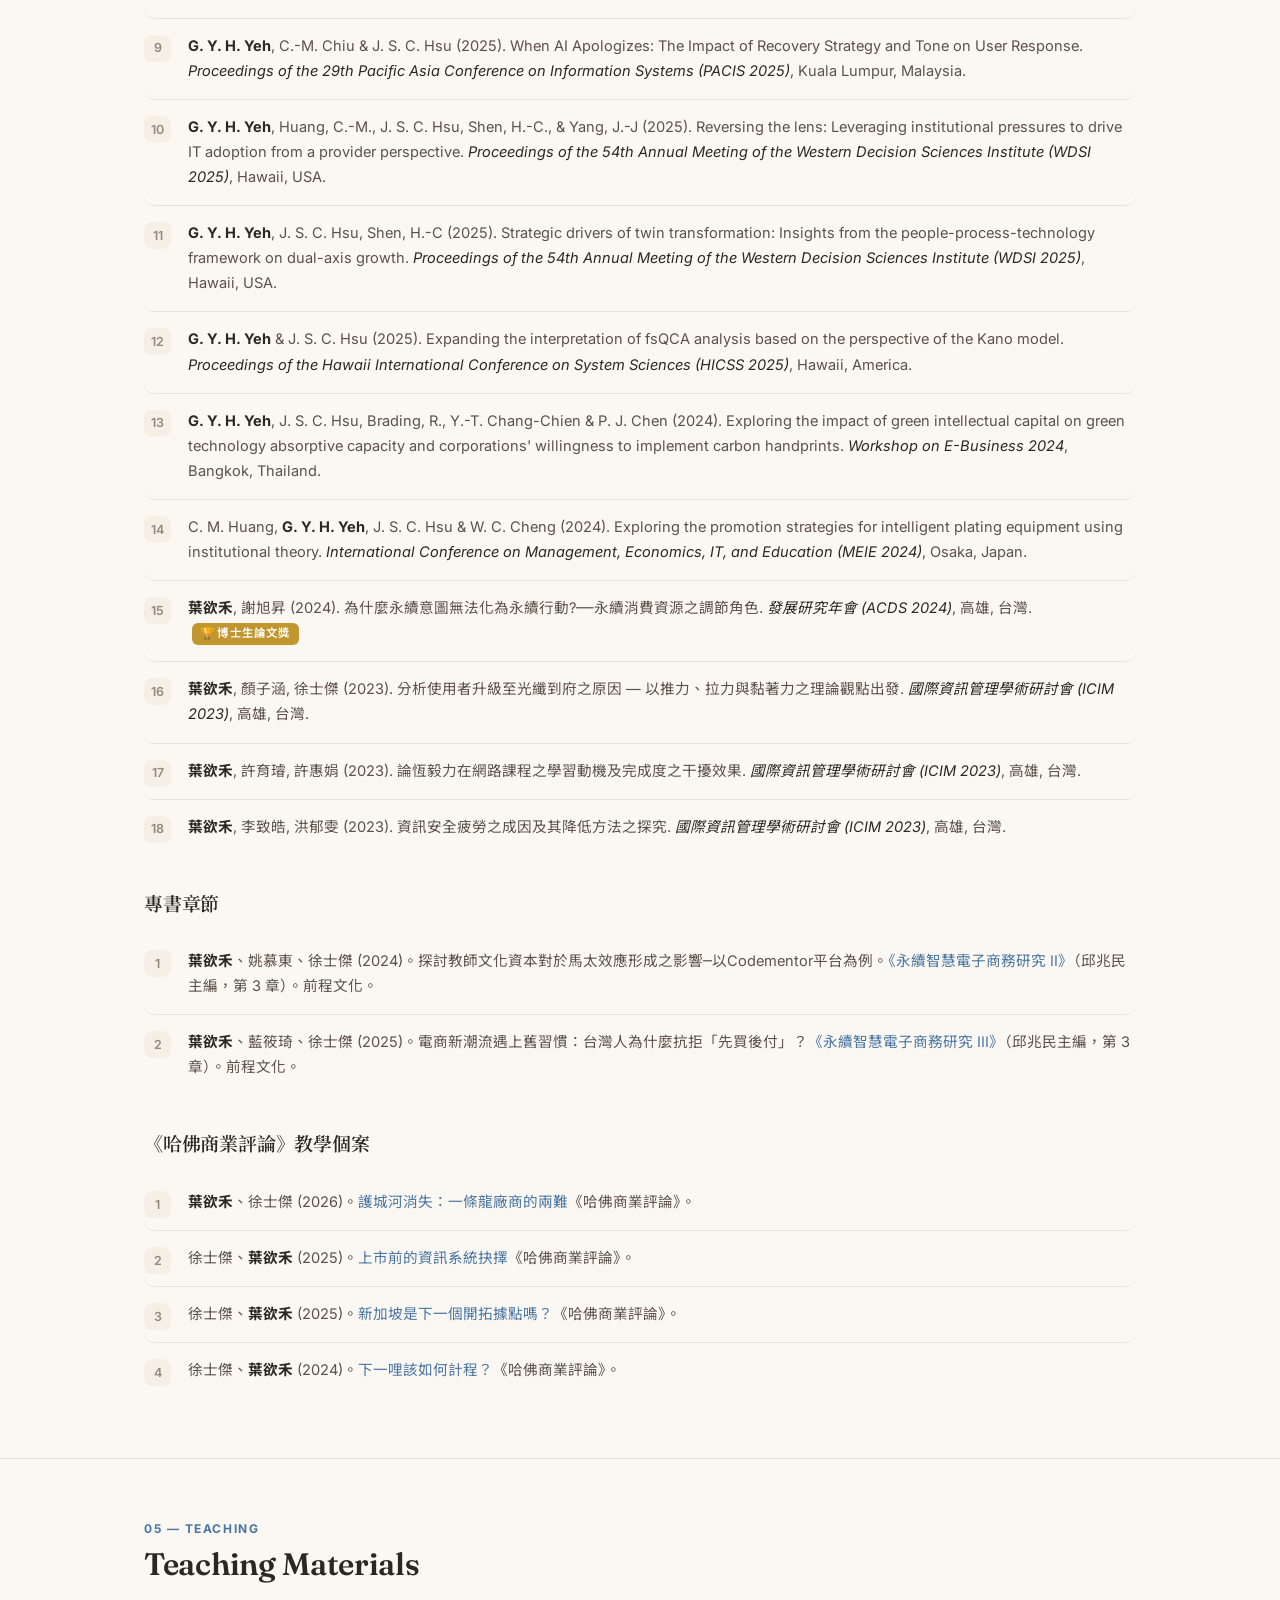
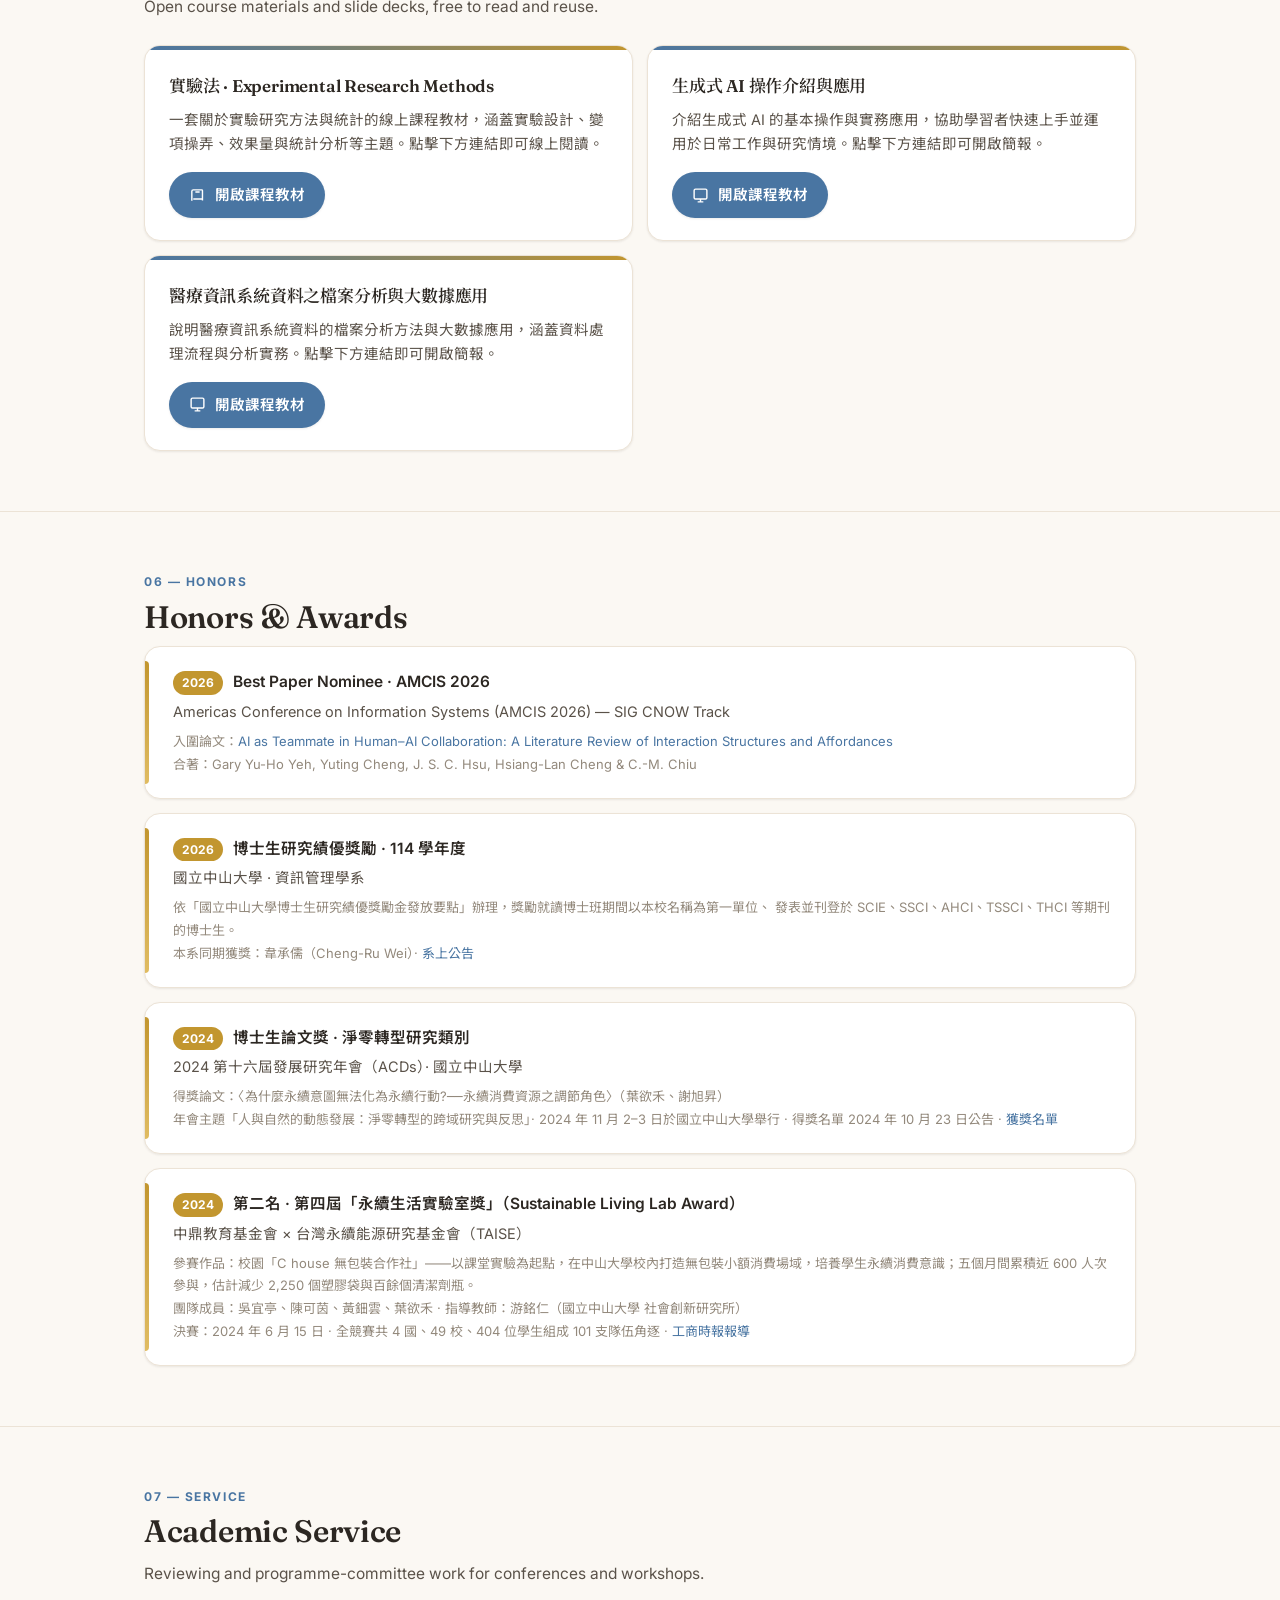
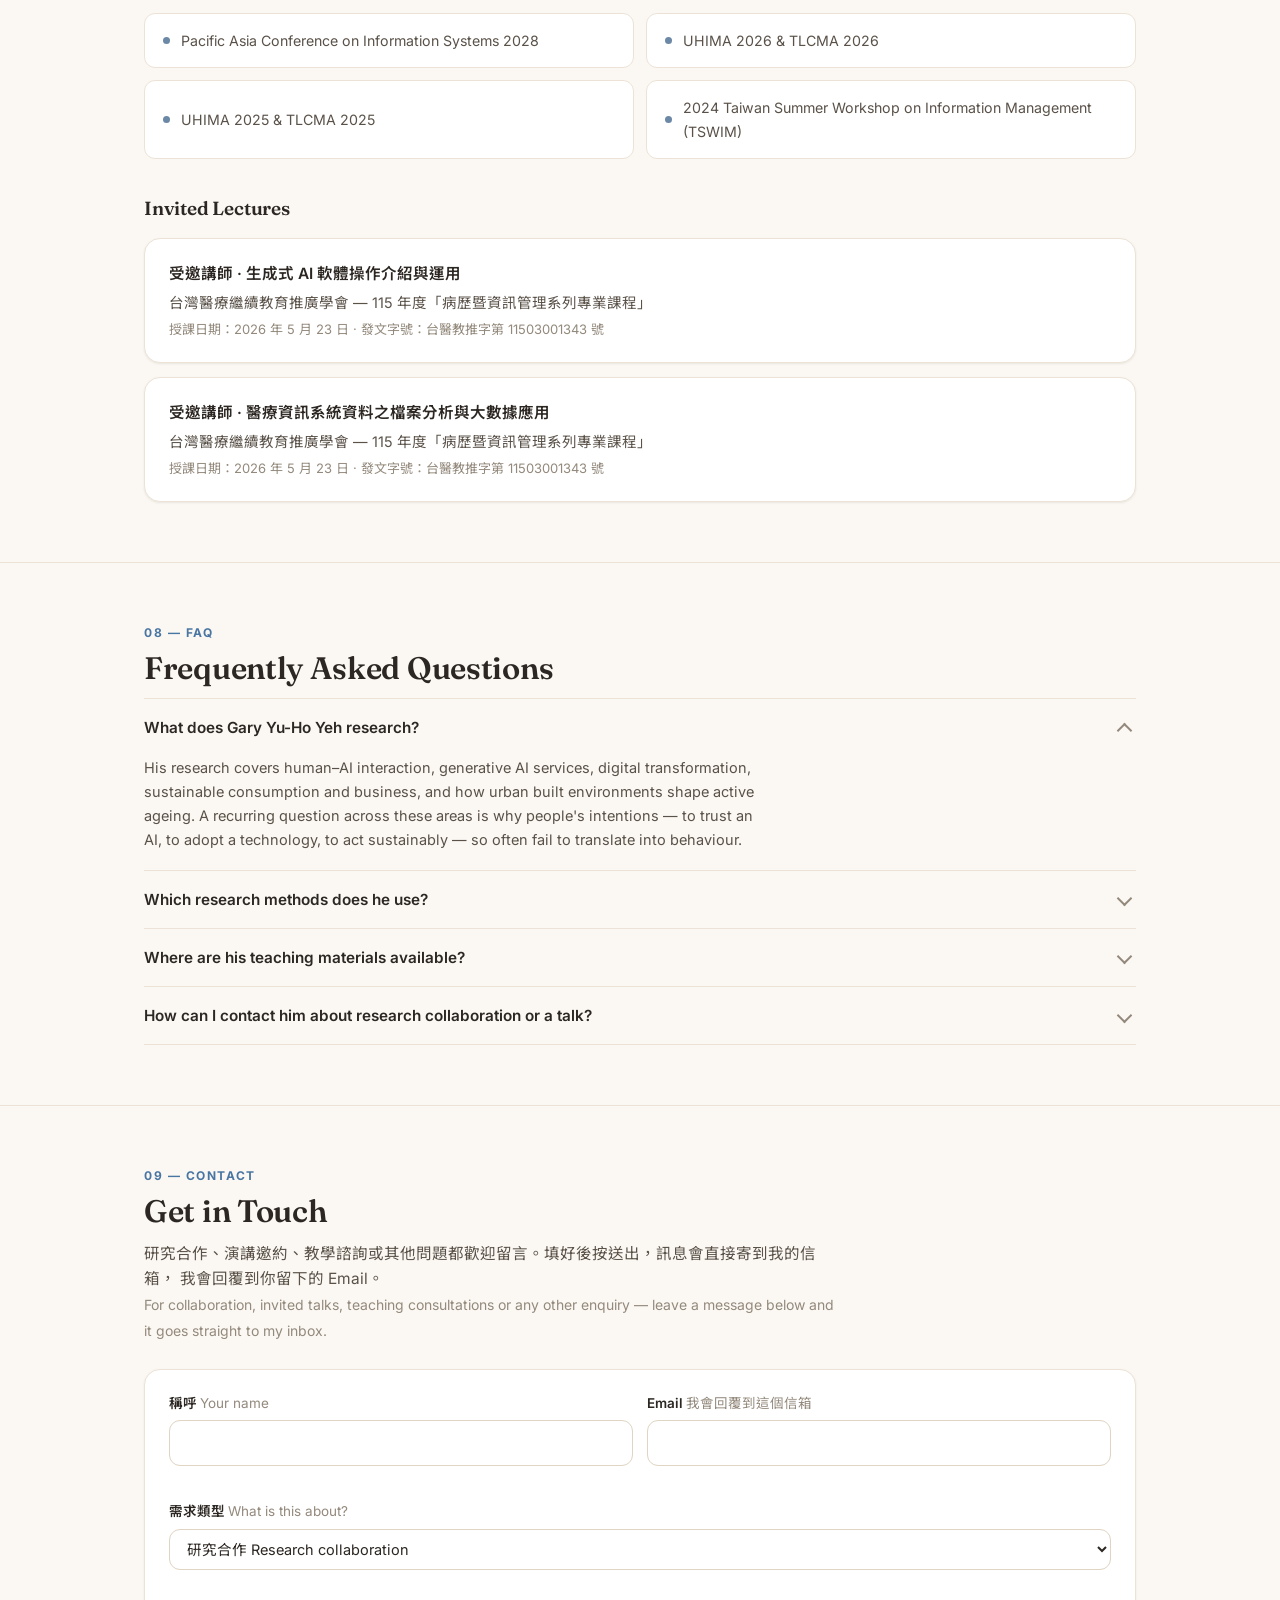
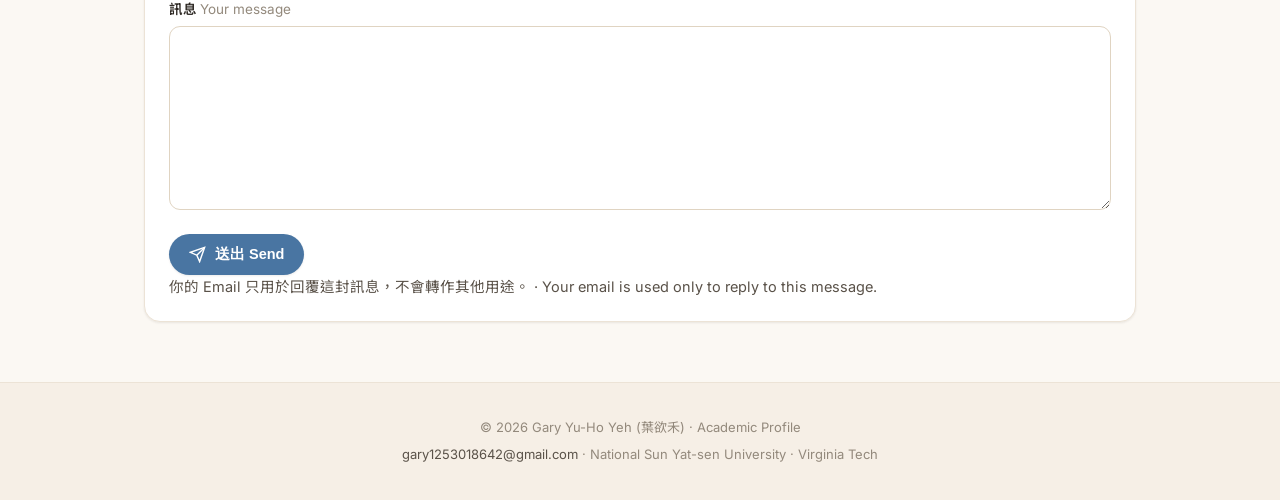
==== commit cc338d48: "Rename the page to Research Trends and cut it down Same data, far fewer words. The hero is one sente" ====
--- a/index.html
+++ b/index.html
@@ -1744,7 +1744,7 @@
   :root[data-theme="dark"][data-season="spring"] { --clay: #c492a7; --clay-soft: #291f23; --clay-hover: #cfa6b7; --link-hover: #cfa6b7; --chip-line: #4a3a41; --chip-fg: #cb9fb2; }
   :root[data-theme="dark"][data-season="summer"] { --clay: #40bfbb; --clay-soft: #1c2c2b; --clay-hover: #57c7c3; --link-hover: #57c7c3; --chip-line: #35504f; --chip-fg: #4fc4c0; }
 
-  /* ---------- IS Editorial Watch: nav link + Research-section card ---------- */
+  /* ---------- Research Trends: nav link + Research-section card ---------- */
   .navlinks a.ext { color: var(--clay); font-weight: 600; display: inline-flex; align-items: center; gap: 5px; }
   .navlinks a.ext svg { width: 13px; height: 13px; }
   .navlinks a.ext::after { display: none; }
@@ -1847,7 +1847,7 @@
     <a href="#service">Service</a>
     <a href="#faq">FAQ</a>
     <a href="#contact">Contact</a>
-    <a class="ext" href="editorial-watch/">Editorial Watch
+    <a class="ext" href="research-trends/">Research Trends
       <svg viewBox="0 0 24 24" fill="none" stroke="currentColor" stroke-width="2.2" aria-hidden="true"><path d="M7 17 17 7M9 7h8v8"/></svg>
     </a>
   </div>
@@ -1986,17 +1986,16 @@
         </article>
       </div>
 
-      <a class="watch-card" href="editorial-watch/" data-reveal>
+      <a class="watch-card" href="research-trends/" data-reveal>
         <span class="watch-ico">
           <svg viewBox="0 0 24 24" fill="none" stroke="currentColor" stroke-width="2"><path d="M3 20V9m5 11V4m5 16v-7m5 7V7"/><path d="M2 20h20"/></svg>
         </span>
         <span class="watch-body">
           <span class="watch-k">Companion project</span>
-          <strong>IS Editorial Watch</strong>
+          <strong>Research Trends</strong>
           <span class="watch-p">
-            Where is the field being told to go next? I read every editorial and special issue call
-            published by the main information systems journals and reduce them to a handful of research
-            directions — updated quarterly, free for anyone to use.
+            What IS editors are asking for next, read from four years of editorials and calls for
+            papers. Updated quarterly.
           </span>
           <span class="watch-stats">
             <b>89</b> editorials · <b>13</b> journals · <b>11</b> calls open
